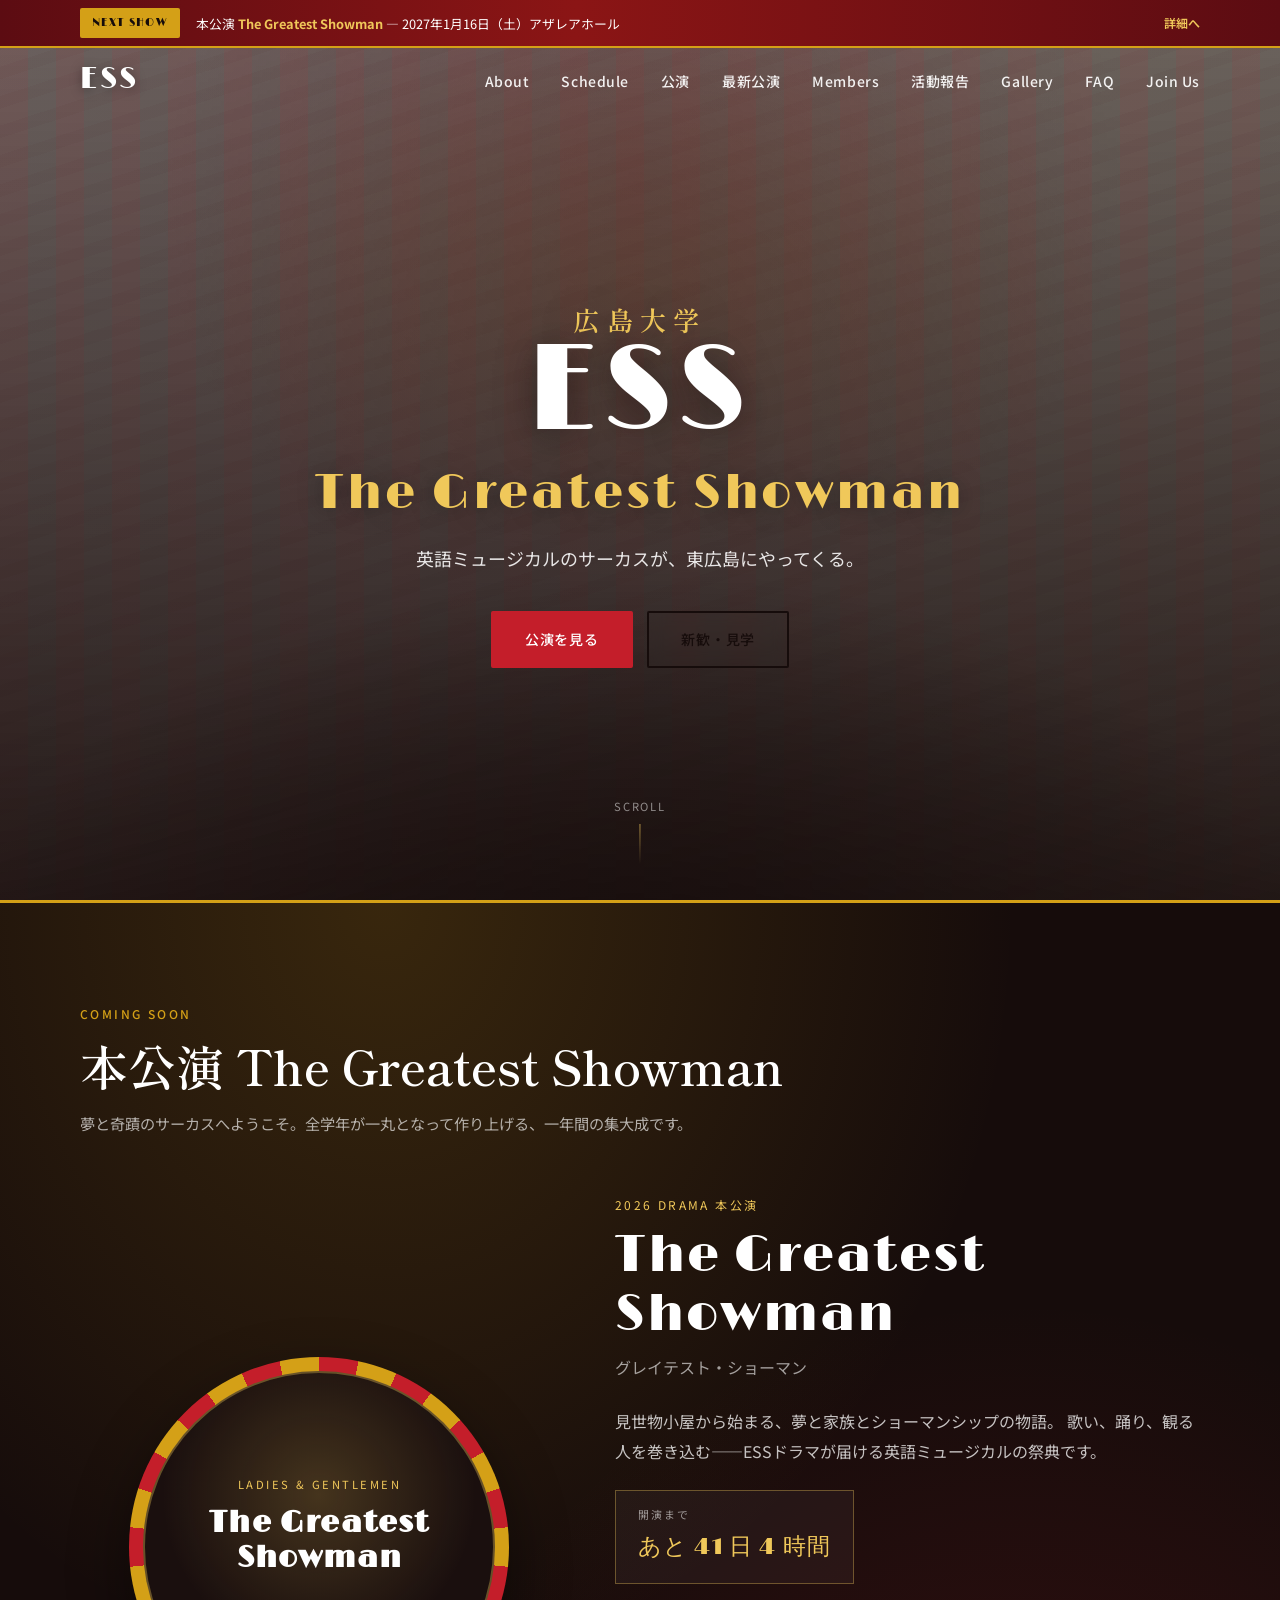
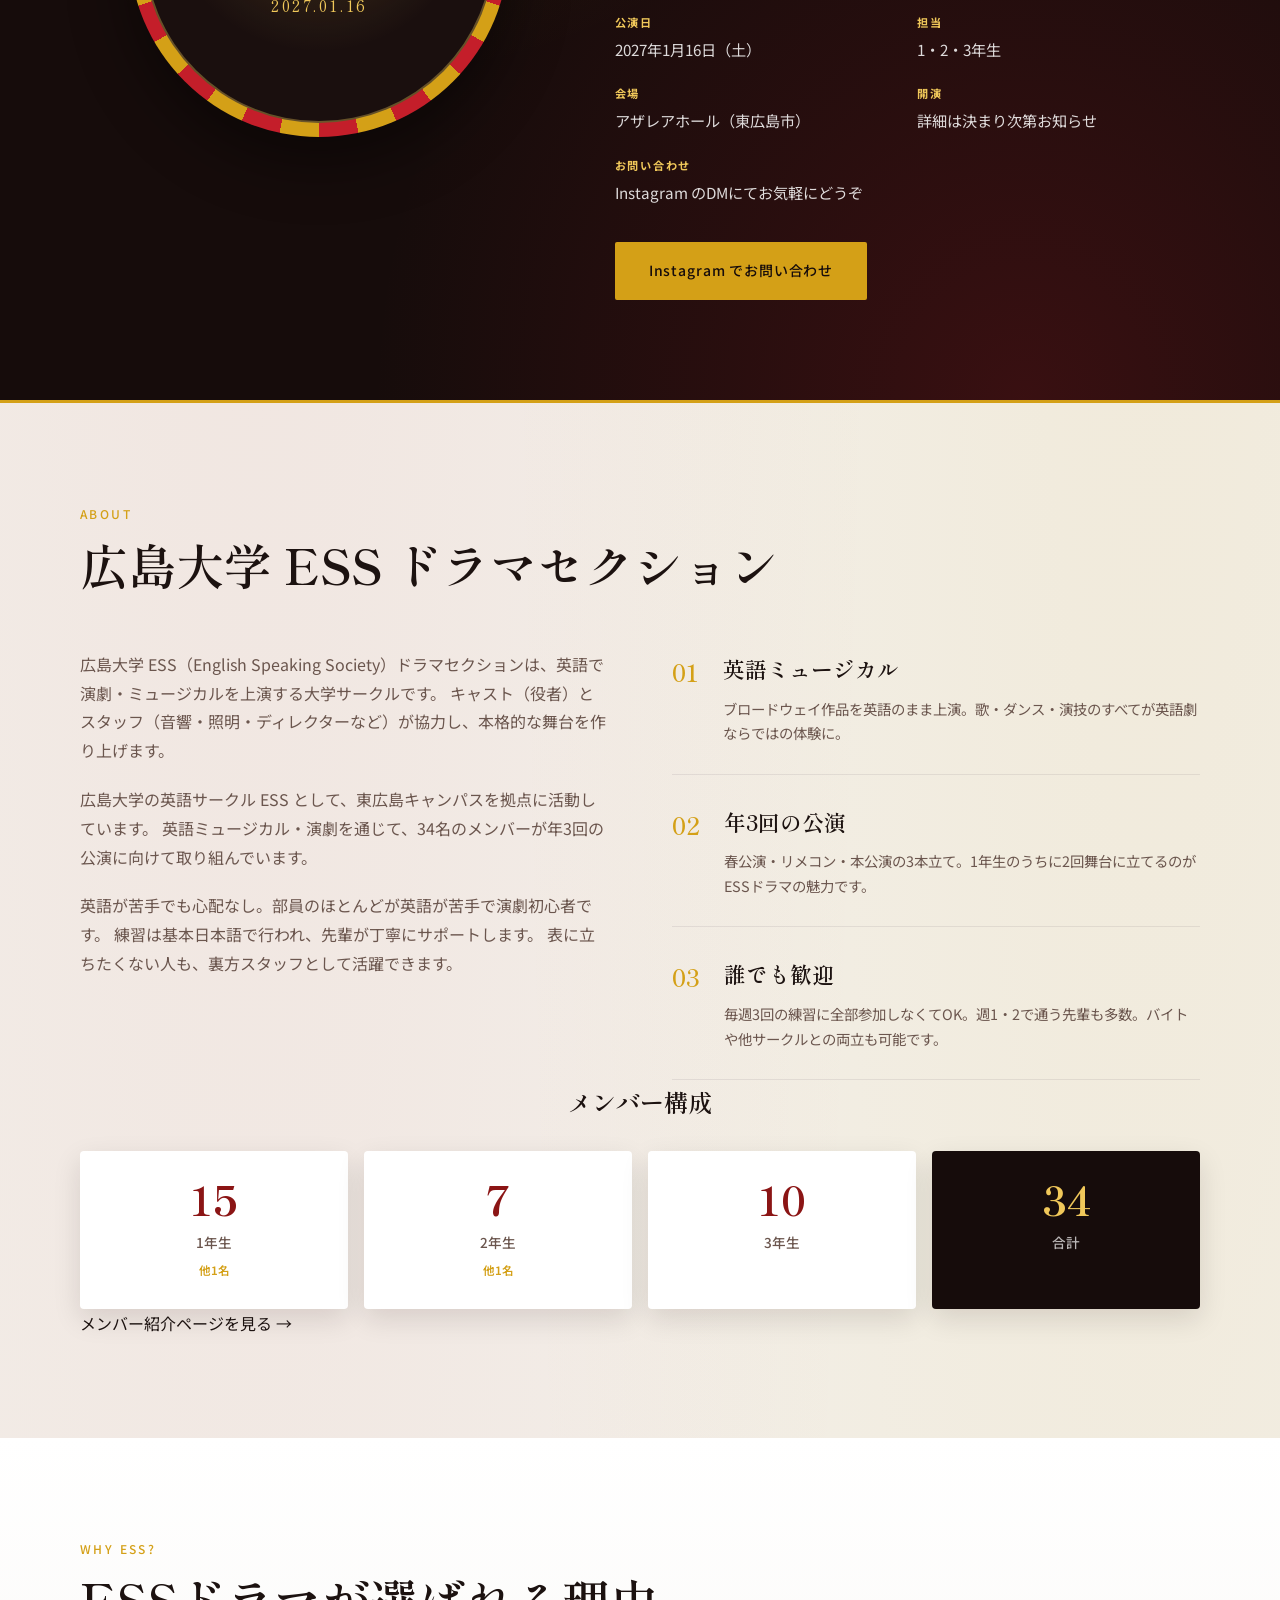
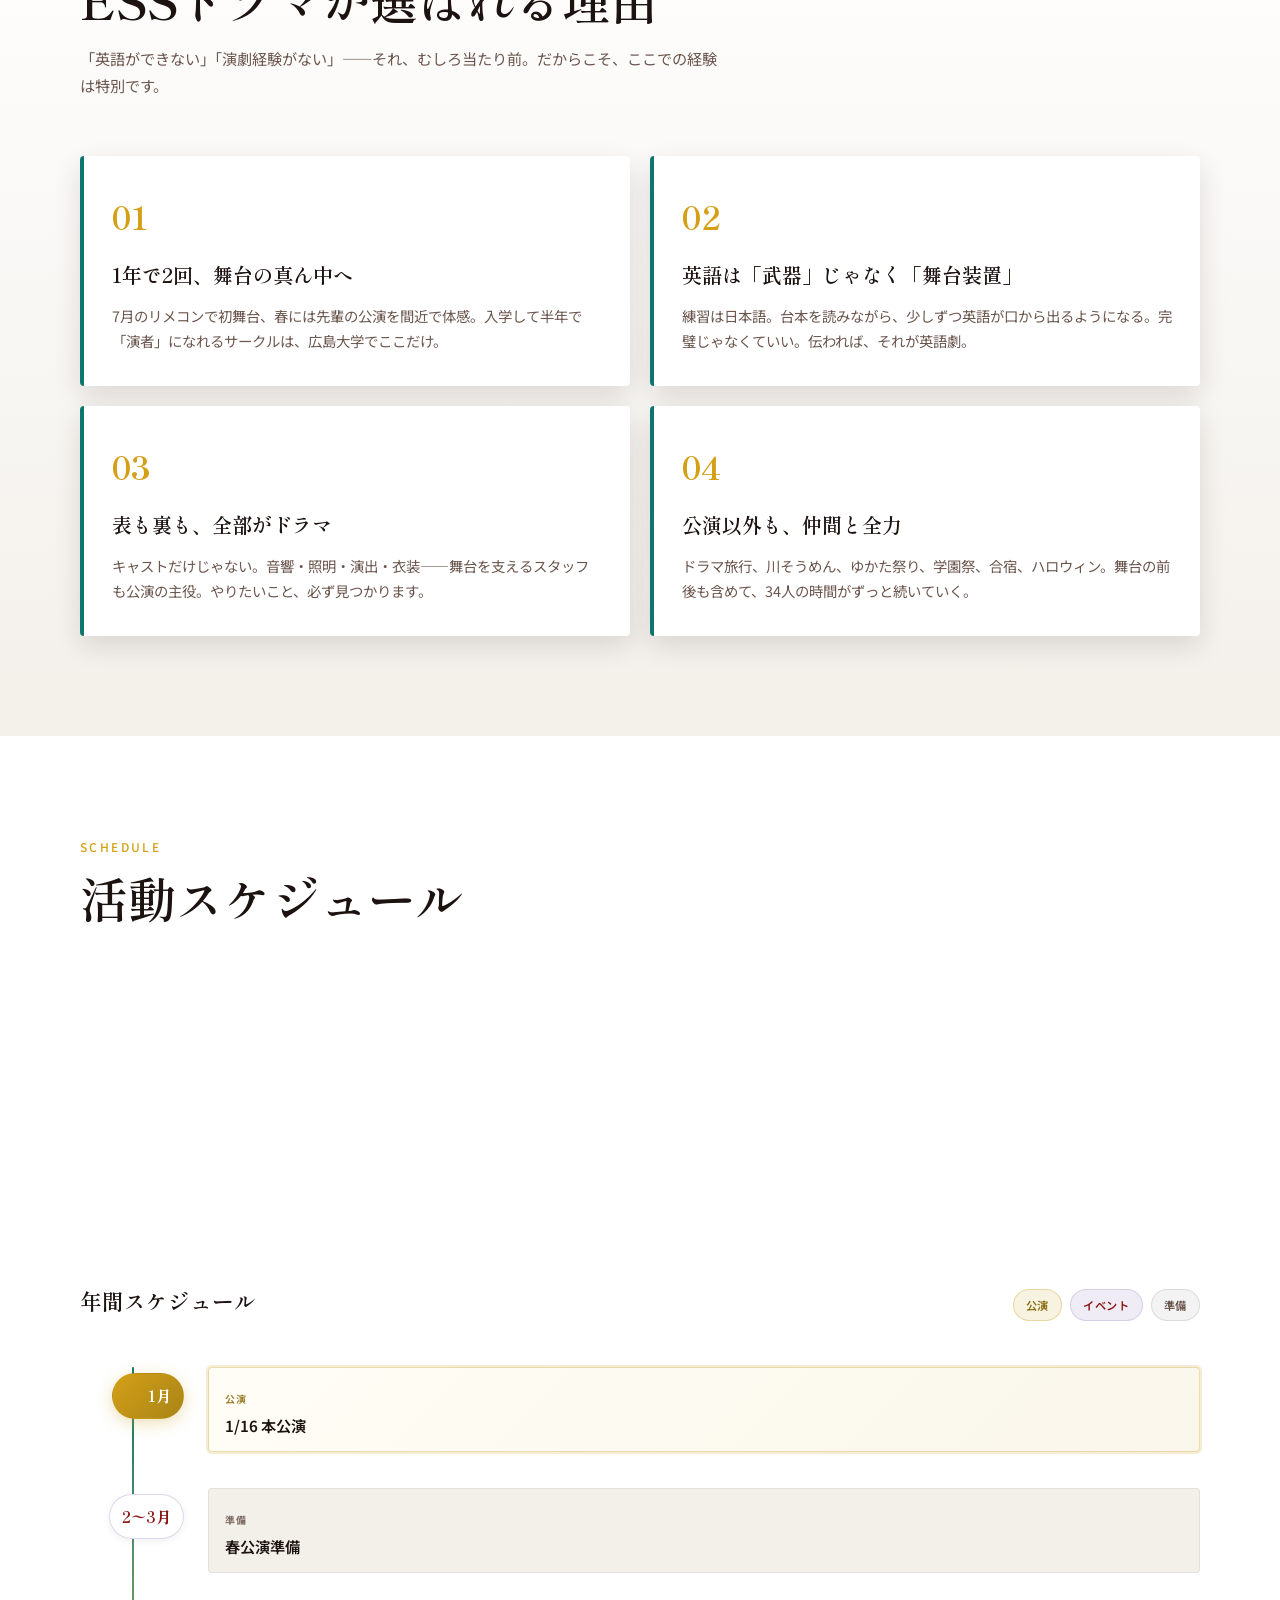
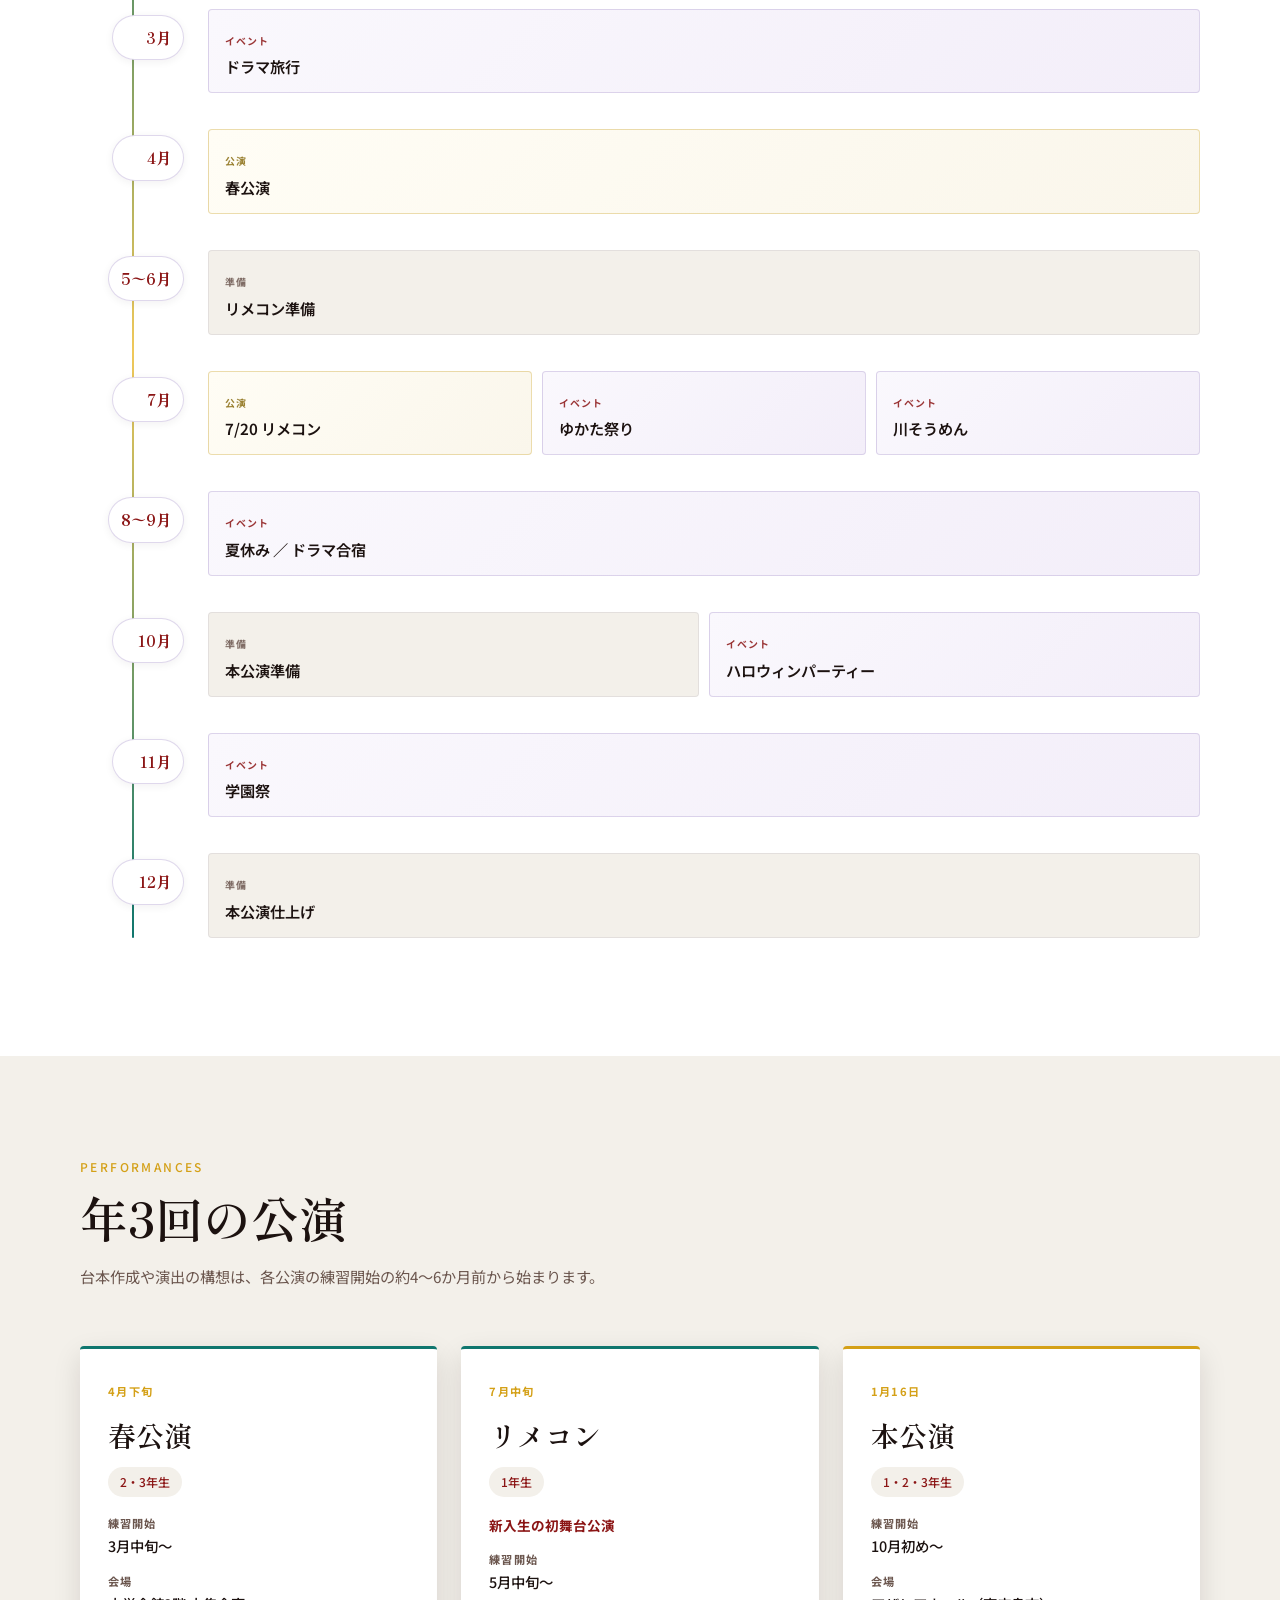
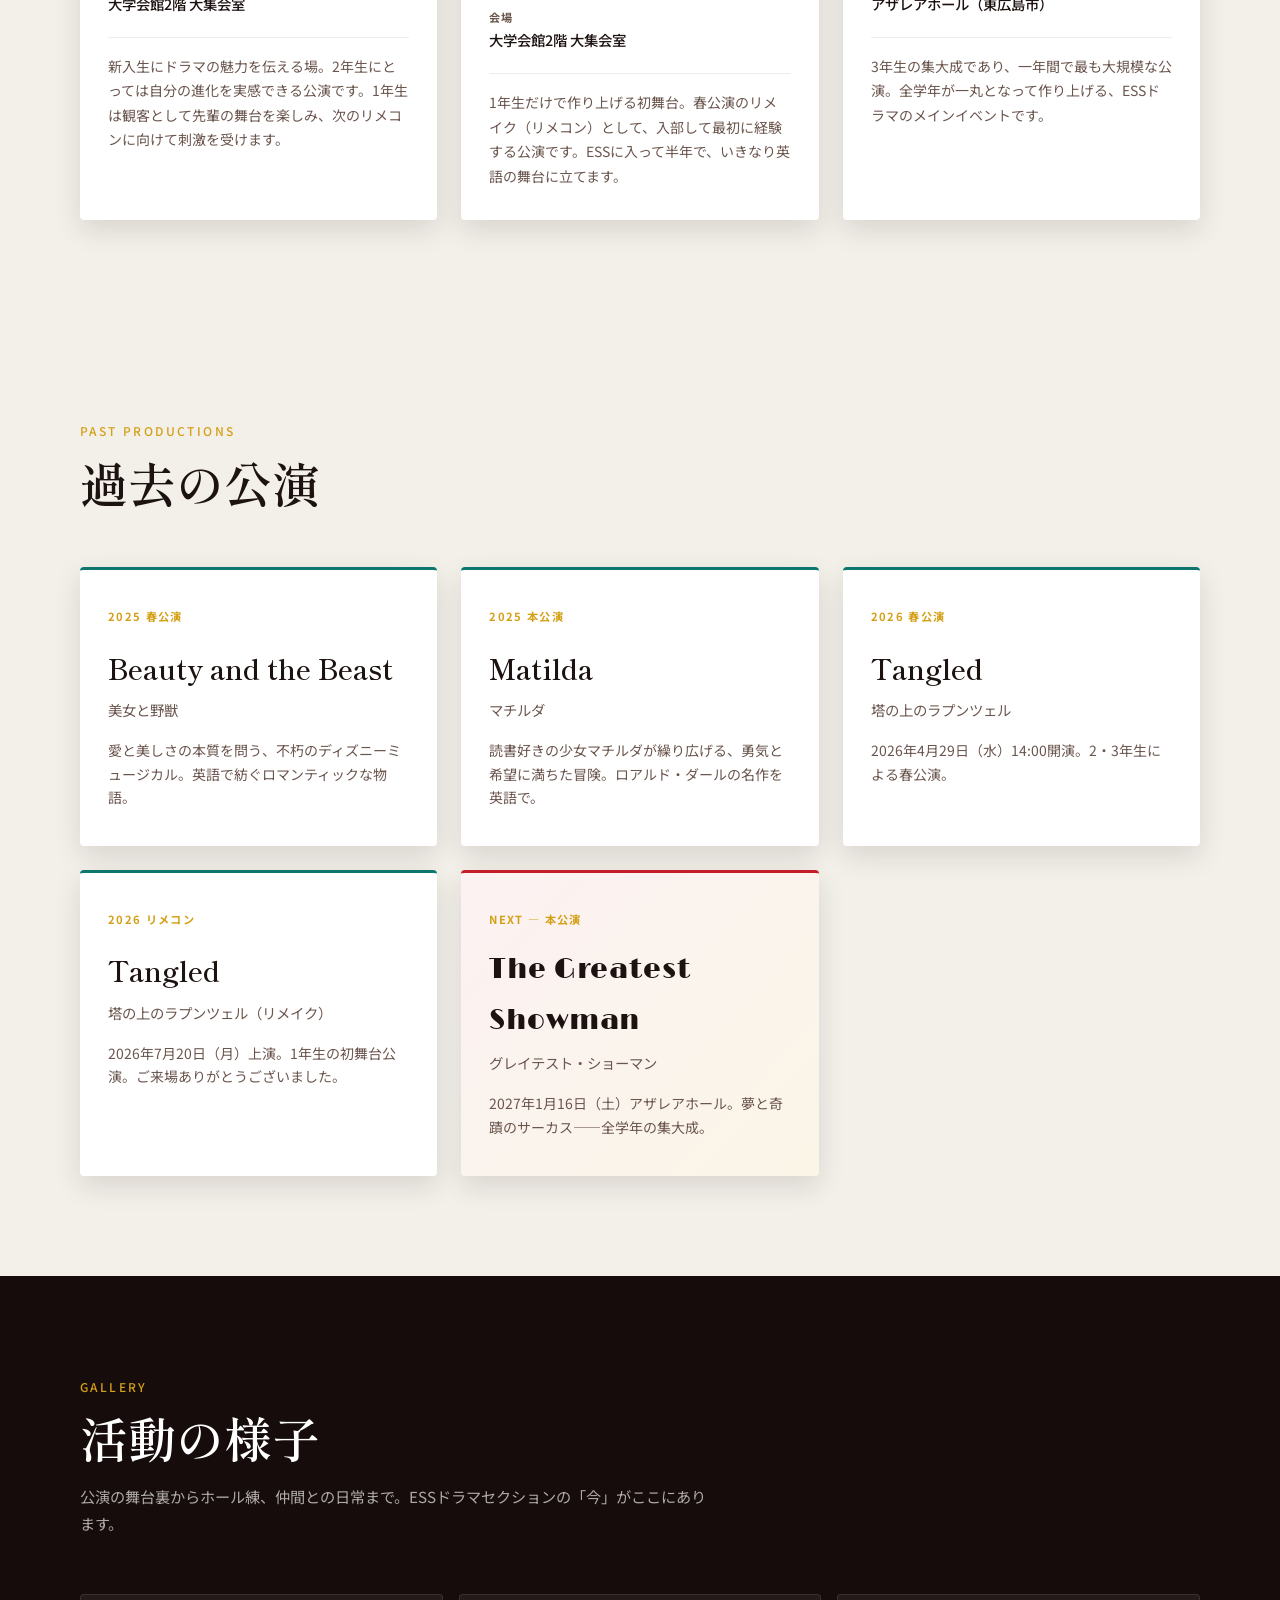
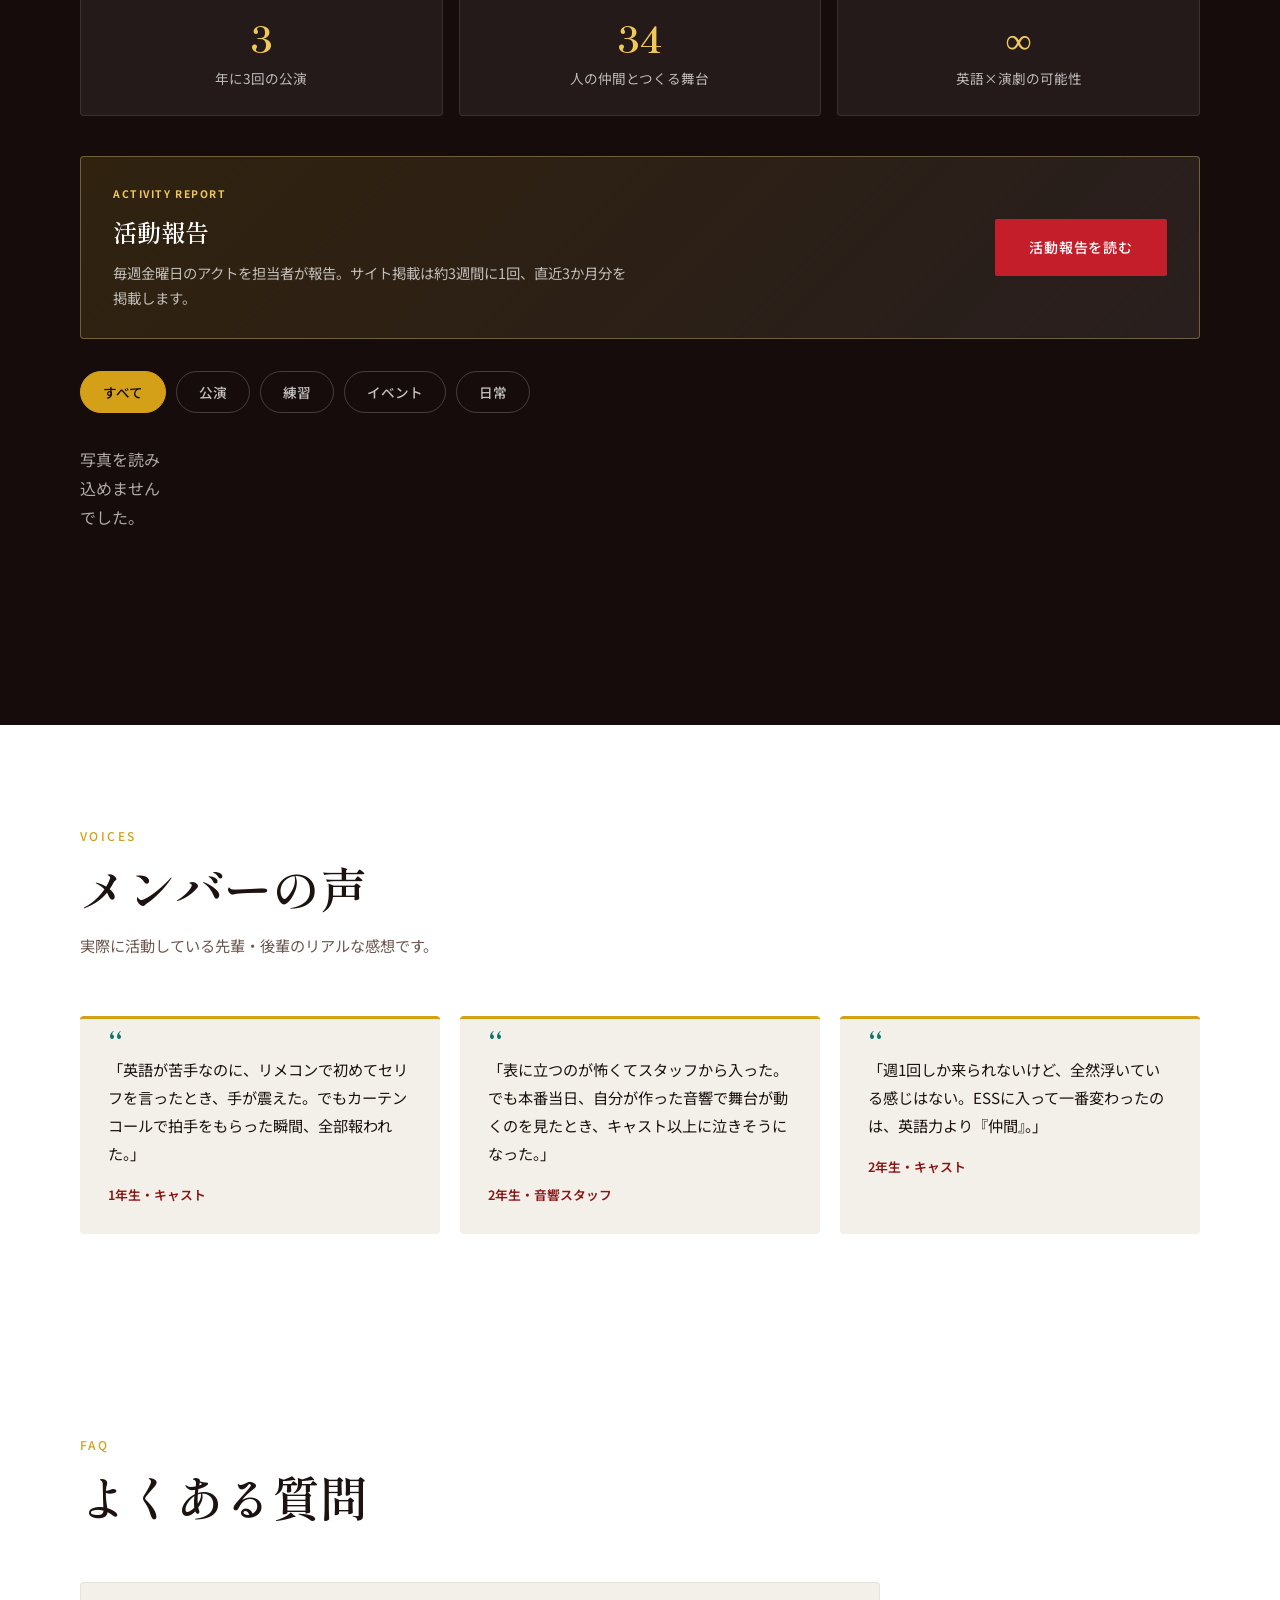
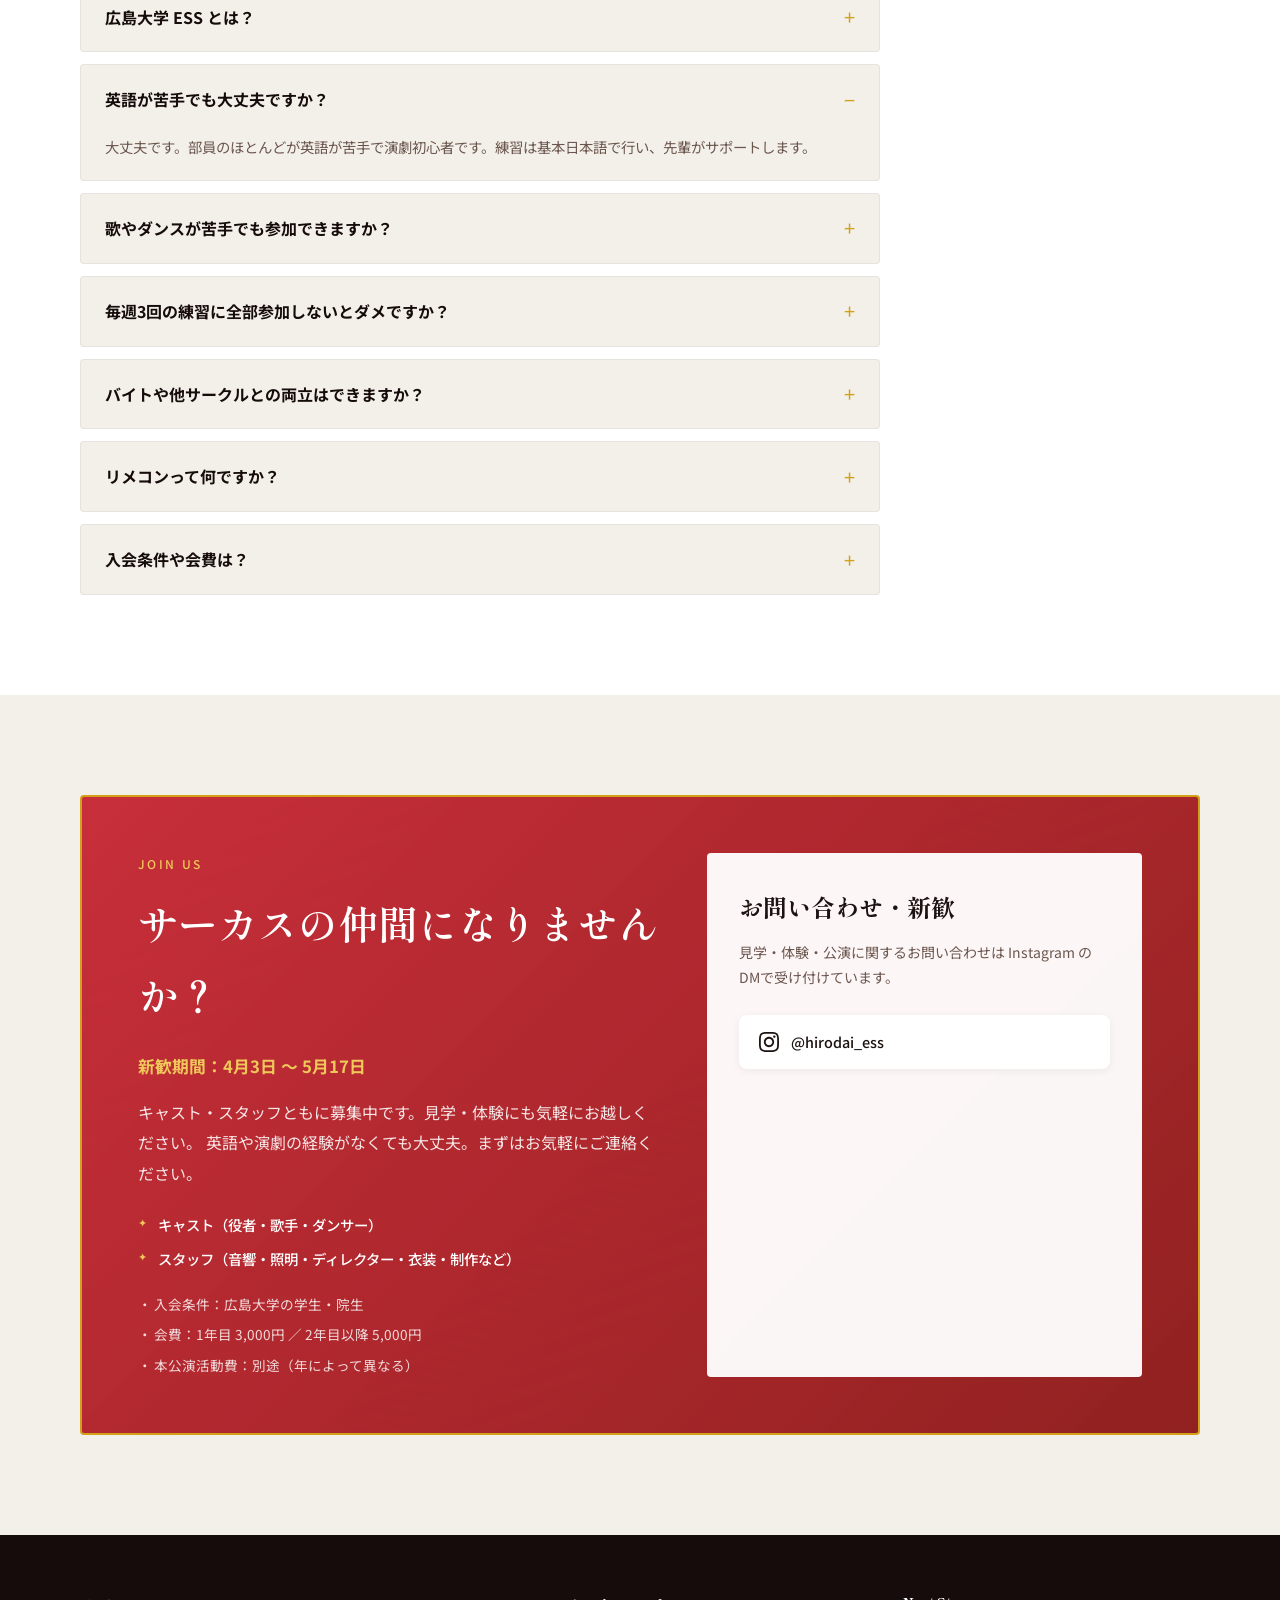
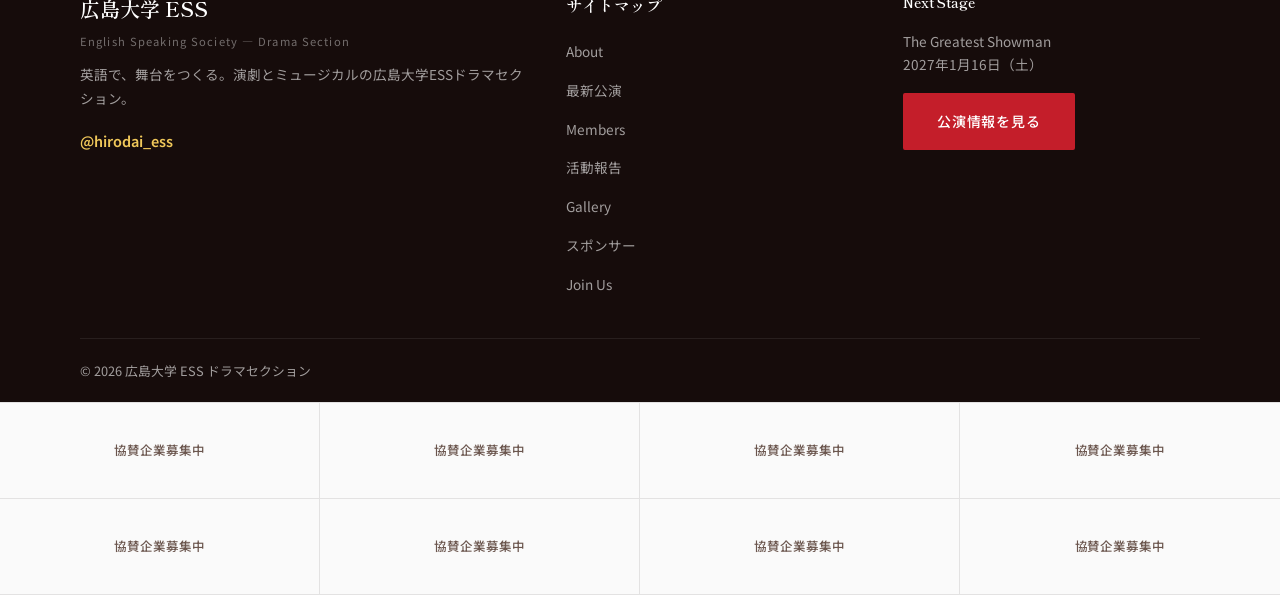
==== index.html @ 5bdb8290 "feat: add bottom sponsor banner strip Show a homepage sponsor ad grid with JSON-driven slots for com" ====
<!DOCTYPE html>
<html lang="ja">
<head>
  <meta charset="UTF-8">
  <meta name="viewport" content="width=device-width, initial-scale=1.0">
  <meta name="description" content="広島大学 ESS（English Speaking Society）ドラマセクション公式サイト。次の公演は2027年1月16日 本公演 The Greatest Showman。英語で演劇・ミュージカルを上演。新歓・見学歓迎。">
  <meta name="keywords" content="広島大学 ESS, 広島大学ESS, ヒロダイ ESS, 広島大学 英語サークル, 広島大学 演劇, 広島大学 ミュージカル, The Greatest Showman, English Speaking Society, ドラマセクション, 新歓">
  <meta name="robots" content="index, follow">
  <meta name="google-site-verification" content="NtsRxyaLdXXmO3iJF8ZyyDlZb_Qxucu5oCQzhPY67l8" />
  <link rel="canonical" href="https://shinohara-yuto.github.io/hirodai-ess-drama/">
  <link rel="sitemap" type="application/xml" title="Sitemap" href="sitemap.xml">
  <meta property="og:type" content="website">
  <meta property="og:locale" content="ja_JP">
  <meta property="og:site_name" content="広島大学 ESS ドラマセクション">
  <meta property="og:title" content="【公式】広島大学 ESS｜本公演 The Greatest Showman">
  <meta property="og:description" content="2027年1月16日 本公演 The Greatest Showman。英語ミュージカル・演劇サークル。新歓・見学歓迎。">
  <meta property="og:url" content="https://shinohara-yuto.github.io/hirodai-ess-drama/">
  <meta property="og:image" content="https://shinohara-yuto.github.io/hirodai-ess-drama/assets/gallery/honkouen-1.jpg">
  <meta name="twitter:card" content="summary_large_image">
  <meta name="twitter:title" content="【公式】広島大学 ESS｜本公演 The Greatest Showman">
  <meta name="twitter:description" content="2027年1月16日 本公演 The Greatest Showman。英語ミュージカル・演劇サークル。">
  <meta name="twitter:image" content="https://shinohara-yuto.github.io/hirodai-ess-drama/assets/gallery/honkouen-1.jpg">
  <title>【公式】広島大学 ESS｜本公演 The Greatest Showman</title>
  <script type="application/ld+json">
  {
    "@context": "https://schema.org",
    "@graph": [
      {
        "@type": "Organization",
        "@id": "https://shinohara-yuto.github.io/hirodai-ess-drama/#organization",
        "name": "広島大学 ESS ドラマセクション",
        "alternateName": ["広島大学 ESS", "広島大学ESS", "ヒロダイ ESS", "広島大学 English Speaking Society"],
        "url": "https://shinohara-yuto.github.io/hirodai-ess-drama/",
        "description": "広島大学 ESS（English Speaking Society）ドラマセクション。英語で演劇・ミュージカルを上演する大学サークル。",
        "sameAs": ["https://www.instagram.com/hirodai_ess/"]
      },
      {
        "@type": "WebSite",
        "@id": "https://shinohara-yuto.github.io/hirodai-ess-drama/#website",
        "name": "広島大学 ESS ドラマセクション",
        "url": "https://shinohara-yuto.github.io/hirodai-ess-drama/",
        "publisher": { "@id": "https://shinohara-yuto.github.io/hirodai-ess-drama/#organization" },
        "inLanguage": "ja"
      },
      {
        "@type": "CollegeOrUniversity",
        "name": "広島大学",
        "url": "https://www.hiroshima-u.ac.jp/"
      },
      {
        "@type": "Event",
        "@id": "https://shinohara-yuto.github.io/hirodai-ess-drama/#event-honkouen-2026",
        "name": "2026 本公演 The Greatest Showman",
        "description": "広島大学 ESS ドラマセクション 本公演。The Greatest Showman を全学年が一丸となって上演する一年間の集大成。",
        "startDate": "2027-01-16T14:00:00+09:00",
        "eventAttendanceMode": "https://schema.org/OfflineEventAttendanceMode",
        "eventStatus": "https://schema.org/EventScheduled",
        "location": {
          "@type": "Place",
          "name": "アザレアホール",
          "address": {
            "@type": "PostalAddress",
            "addressLocality": "東広島市",
            "addressRegion": "広島県",
            "addressCountry": "JP"
          }
        },
        "organizer": { "@id": "https://shinohara-yuto.github.io/hirodai-ess-drama/#organization" },
        "performer": {
          "@type": "PerformingGroup",
          "name": "広島大学 ESS ドラマセクション",
          "@id": "https://shinohara-yuto.github.io/hirodai-ess-drama/#organization"
        },
        "url": "https://shinohara-yuto.github.io/hirodai-ess-drama/#current"
      },
      {
        "@type": "FAQPage",
        "mainEntity": [
          {
            "@type": "Question",
            "name": "広島大学 ESS とは？",
            "acceptedAnswer": {
              "@type": "Answer",
              "text": "広島大学 ESS（English Speaking Society）は、英語を使った活動を行う大学サークルです。本サイトはその中のドラマセクション（演劇・ミュージカル部門）の公式ホームページです。東広島キャンパスで活動しています。"
            }
          },
          {
            "@type": "Question",
            "name": "英語が苦手でも大丈夫ですか？",
            "acceptedAnswer": {
              "@type": "Answer",
              "text": "大丈夫です。部員のほとんどが英語が苦手で演劇初心者です。練習は基本日本語で行い、先輩がサポートします。"
            }
          }
        ]
      }
    ]
  }
  </script>
  <link rel="preconnect" href="https://fonts.googleapis.com">
  <link rel="preconnect" href="https://fonts.gstatic.com" crossorigin>
  <link href="https://fonts.googleapis.com/css2?family=Limelight&family=Shippori+Mincho:wght@400;500;600;700&family=Noto+Sans+JP:wght@300;400;500;700&display=swap" rel="stylesheet">
  <link rel="stylesheet" href="css/style.css">
</head>
<body class="theme-circus">
  <div class="announce-bar" role="region" aria-label="最新のお知らせ">
    <div class="announce-bar-inner container">
      <span class="announce-badge">NEXT SHOW</span>
      <p class="announce-text">本公演 <strong>The Greatest Showman</strong> — 2027年1月16日（土）アザレアホール</p>
      <a href="#current" class="announce-link">詳細へ</a>
    </div>
  </div>

  <header class="site-header" id="top">
    <nav class="nav" aria-label="メインナビゲーション">
      <a href="#top" class="nav-logo" title="広島大学 ESS 公式サイト">ESS</a>
      <button class="nav-toggle" aria-label="メニューを開く" aria-expanded="false">
        <span></span><span></span><span></span>
      </button>
      <ul class="nav-links">
        <li><a href="#about">About</a></li>
        <li><a href="#schedule">Schedule</a></li>
        <li><a href="#performances">公演</a></li>
        <li><a href="#current">最新公演</a></li>
        <li><a href="members.html">Members</a></li>
        <li><a href="reports.html">活動報告</a></li>
        <li><a href="#gallery">Gallery</a></li>
        <li><a href="#faq">FAQ</a></li>
        <li><a href="#join">Join Us</a></li>
      </ul>
    </nav>
  </header>

  <main>
    <section class="hero" aria-labelledby="hero-title">
      <div class="hero-bg" aria-hidden="true">
        <img src="assets/gallery/honkouen-1.jpg" alt="" class="hero-bg-image">
        <div class="hero-stripes"></div>
        <div class="hero-spotlight"></div>
      </div>
      <div class="hero-content">
        <p class="hero-brand"><span class="hero-brand-campus">広島大学</span> ESS</p>
        <h1 id="hero-title" class="hero-title">The Greatest Showman</h1>
        <p class="hero-lead">英語ミュージカルのサーカスが、東広島にやってくる。</p>
        <div class="hero-actions">
          <a href="#current" class="btn btn-primary">公演を見る</a>
          <a href="#join" class="btn btn-outline btn-outline-light">新歓・見学</a>
        </div>
      </div>
      <div class="hero-scroll" aria-hidden="true">
        <span>Scroll</span>
        <div class="hero-scroll-line"></div>
      </div>
    </section>

    <section class="section current" id="current" aria-labelledby="current-heading">
      <div class="container">
        <div class="section-header section-header--light">
          <span class="section-label">Coming Soon</span>
          <h2 id="current-heading" class="section-title">本公演 The Greatest Showman</h2>
          <p class="section-lead section-lead--light">夢と奇蹟のサーカスへようこそ。全学年が一丸となって作り上げる、一年間の集大成です。</p>
        </div>
        <div class="current-card">
          <div class="current-marquee" aria-hidden="true">
            <div class="current-marquee-ring">
              <span class="current-marquee-show">Ladies &amp; Gentlemen</span>
              <strong class="current-marquee-title">The Greatest Showman</strong>
              <span class="current-marquee-date">2027.01.16</span>
            </div>
          </div>
          <div class="current-info">
            <p class="current-eyebrow">2026 DRAMA 本公演</p>
            <h3 class="current-title current-title--show">The Greatest Showman</h3>
            <p class="current-subtitle">グレイテスト・ショーマン</p>
            <p class="current-desc">
              見世物小屋から始まる、夢と家族とショーマンシップの物語。
              歌い、踊り、観る人を巻き込む——ESSドラマが届ける英語ミュージカルの祭典です。
            </p>
            <div class="current-countdown" id="hero-countdown" aria-live="polite">
              <span class="current-countdown-label">開演まで</span>
              <span class="current-countdown-value" id="countdown-value">--</span>
            </div>
            <dl class="current-details">
              <div>
                <dt>公演日</dt>
                <dd>2027年1月16日（土）</dd>
              </div>
              <div>
                <dt>担当</dt>
                <dd>1・2・3年生</dd>
              </div>
              <div>
                <dt>会場</dt>
                <dd>アザレアホール（東広島市）</dd>
              </div>
              <div>
                <dt>開演</dt>
                <dd>詳細は決まり次第お知らせ</dd>
              </div>
              <div class="current-details-full">
                <dt>お問い合わせ</dt>
                <dd>Instagram のDMにてお気軽にどうぞ</dd>
              </div>
            </dl>
            <a href="https://www.instagram.com/hirodai_ess/" class="btn btn-primary" target="_blank" rel="noopener noreferrer">Instagram でお問い合わせ</a>
          </div>
        </div>
      </div>
    </section>

    <section class="section about" id="about" aria-labelledby="about-heading">
      <div class="container">
        <div class="section-header">
          <span class="section-label">About</span>
          <h2 id="about-heading" class="section-title">広島大学 ESS ドラマセクション</h2>
        </div>
        <div class="about-grid">
          <div class="about-text">
            <p>
              広島大学 ESS（English Speaking Society）ドラマセクションは、英語で演劇・ミュージカルを上演する大学サークルです。
              キャスト（役者）とスタッフ（音響・照明・ディレクターなど）が協力し、本格的な舞台を作り上げます。
            </p>
            <p>
              広島大学の英語サークル ESS として、東広島キャンパスを拠点に活動しています。
              英語ミュージカル・演劇を通じて、34名のメンバーが年3回の公演に向けて取り組んでいます。
            </p>
            <p>
              英語が苦手でも心配なし。部員のほとんどが英語が苦手で演劇初心者です。
              練習は基本日本語で行われ、先輩が丁寧にサポートします。
              表に立ちたくない人も、裏方スタッフとして活躍できます。
            </p>
          </div>
          <ul class="about-features">
            <li>
              <span class="feature-num">01</span>
              <div>
                <h3>英語ミュージカル</h3>
                <p>ブロードウェイ作品を英語のまま上演。歌・ダンス・演技のすべてが英語劇ならではの体験に。</p>
              </div>
            </li>
            <li>
              <span class="feature-num">02</span>
              <div>
                <h3>年3回の公演</h3>
                <p>春公演・リメコン・本公演の3本立て。1年生のうちに2回舞台に立てるのがESSドラマの魅力です。</p>
              </div>
            </li>
            <li>
              <span class="feature-num">03</span>
              <div>
                <h3>誰でも歓迎</h3>
                <p>毎週3回の練習に全部参加しなくてOK。週1・2で通う先輩も多数。バイトや他サークルとの両立も可能です。</p>
              </div>
            </li>
          </ul>
        </div>

        <a href="members.html" class="member-stats-link reveal" aria-labelledby="about-heading member-stats-heading">
          <h3 id="member-stats-heading" class="member-stats-title">メンバー構成</h3>
          <div class="member-stats-grid">
            <div class="stat-card">
              <span class="stat-num">15</span>
              <span class="stat-label">1年生</span>
              <span class="stat-note">他1名</span>
            </div>
            <div class="stat-card">
              <span class="stat-num">7</span>
              <span class="stat-label">2年生</span>
              <span class="stat-note">他1名</span>
            </div>
            <div class="stat-card">
              <span class="stat-num">10</span>
              <span class="stat-label">3年生</span>
            </div>
            <div class="stat-card stat-card--total">
              <span class="stat-num">34</span>
              <span class="stat-label">合計</span>
            </div>
          </div>
          <p class="member-stats-cta">メンバー紹介ページを見る →</p>
        </a>
      </div>
    </section>

    <section class="section why-ess" id="why" aria-labelledby="why-heading">
      <div class="container">
        <div class="section-header">
          <span class="section-label">Why ESS?</span>
          <h2 id="why-heading" class="section-title">ESSドラマが選ばれる理由</h2>
          <p class="section-lead">「英語ができない」「演劇経験がない」——それ、むしろ当たり前。だからこそ、ここでの経験は特別です。</p>
        </div>
        <div class="why-grid">
          <article class="why-card reveal">
            <span class="why-icon">01</span>
            <h3>1年で2回、舞台の真ん中へ</h3>
            <p>7月のリメコンで初舞台、春には先輩の公演を間近で体感。入学して半年で「演者」になれるサークルは、広島大学でここだけ。</p>
          </article>
          <article class="why-card reveal">
            <span class="why-icon">02</span>
            <h3>英語は「武器」じゃなく「舞台装置」</h3>
            <p>練習は日本語。台本を読みながら、少しずつ英語が口から出るようになる。完璧じゃなくていい。伝われば、それが英語劇。</p>
          </article>
          <article class="why-card reveal">
            <span class="why-icon">03</span>
            <h3>表も裏も、全部がドラマ</h3>
            <p>キャストだけじゃない。音響・照明・演出・衣装——舞台を支えるスタッフも公演の主役。やりたいこと、必ず見つかります。</p>
          </article>
          <article class="why-card reveal">
            <span class="why-icon">04</span>
            <h3>公演以外も、仲間と全力</h3>
            <p>ドラマ旅行、川そうめん、ゆかた祭り、学園祭、合宿、ハロウィン。舞台の前後も含めて、34人の時間がずっと続いていく。</p>
          </article>
        </div>
      </div>
    </section>

    <section class="section schedule" id="schedule" aria-labelledby="schedule-heading">
      <div class="container">
        <div class="section-header">
          <span class="section-label">Schedule</span>
          <h2 id="schedule-heading" class="section-title">活動スケジュール</h2>
        </div>

        <div class="schedule-practice reveal">
          <h3 class="schedule-subtitle">通常練習（アクト）</h3>
          <div class="practice-card">
            <div class="practice-main">
              <span class="practice-days">毎週 月・水・金</span>
              <span class="practice-time">18:00 〜 21:00</span>
            </div>
            <p class="practice-note">練習場所：総合科学部棟、大学会館 など</p>
            <p class="practice-note practice-note--muted">※ 毎週3回すべての参加は不要です。週1〜2回で通うメンバーも多数います。</p>
          </div>
        </div>

        <div class="year-schedule reveal">
          <div class="year-schedule-header">
            <h3 class="schedule-subtitle">年間スケジュール</h3>
            <div class="year-schedule-legend" aria-hidden="true">
              <span class="year-schedule-legend-item year-schedule-legend-item--performance">公演</span>
              <span class="year-schedule-legend-item year-schedule-legend-item--event">イベント</span>
              <span class="year-schedule-legend-item year-schedule-legend-item--prep">準備</span>
            </div>
          </div>
          <ol class="year-schedule-list">
            <li class="year-schedule-row year-schedule-row--current">
              <div class="year-schedule-date"><span>1月</span></div>
              <div class="year-schedule-body">
                <article class="year-schedule-chip year-schedule-chip--performance">
                  <span class="year-schedule-tag">公演</span>
                  <p>1/16 本公演</p>
                </article>
              </div>
            </li>
            <li class="year-schedule-row">
              <div class="year-schedule-date"><span>2〜3月</span></div>
              <div class="year-schedule-body">
                <article class="year-schedule-chip year-schedule-chip--prep">
                  <span class="year-schedule-tag">準備</span>
                  <p>春公演準備</p>
                </article>
              </div>
            </li>
            <li class="year-schedule-row">
              <div class="year-schedule-date"><span>3月</span></div>
              <div class="year-schedule-body">
                <article class="year-schedule-chip year-schedule-chip--event">
                  <span class="year-schedule-tag">イベント</span>
                  <p>ドラマ旅行</p>
                </article>
              </div>
            </li>
            <li class="year-schedule-row">
              <div class="year-schedule-date"><span>4月</span></div>
              <div class="year-schedule-body">
                <article class="year-schedule-chip year-schedule-chip--performance">
                  <span class="year-schedule-tag">公演</span>
                  <p>春公演</p>
                </article>
              </div>
            </li>
            <li class="year-schedule-row">
              <div class="year-schedule-date"><span>5〜6月</span></div>
              <div class="year-schedule-body">
                <article class="year-schedule-chip year-schedule-chip--prep">
                  <span class="year-schedule-tag">準備</span>
                  <p>リメコン準備</p>
                </article>
              </div>
            </li>
            <li class="year-schedule-row">
              <div class="year-schedule-date"><span>7月</span></div>
              <div class="year-schedule-body">
                <article class="year-schedule-chip year-schedule-chip--performance">
                  <span class="year-schedule-tag">公演</span>
                  <p>7/20 リメコン</p>
                </article>
                <article class="year-schedule-chip year-schedule-chip--event">
                  <span class="year-schedule-tag">イベント</span>
                  <p>ゆかた祭り</p>
                </article>
                <article class="year-schedule-chip year-schedule-chip--event">
                  <span class="year-schedule-tag">イベント</span>
                  <p>川そうめん</p>
                </article>
              </div>
            </li>
            <li class="year-schedule-row">
              <div class="year-schedule-date"><span>8〜9月</span></div>
              <div class="year-schedule-body">
                <article class="year-schedule-chip year-schedule-chip--event">
                  <span class="year-schedule-tag">イベント</span>
                  <p>夏休み ／ ドラマ合宿</p>
                </article>
              </div>
            </li>
            <li class="year-schedule-row">
              <div class="year-schedule-date"><span>10月</span></div>
              <div class="year-schedule-body">
                <article class="year-schedule-chip year-schedule-chip--prep">
                  <span class="year-schedule-tag">準備</span>
                  <p>本公演準備</p>
                </article>
                <article class="year-schedule-chip year-schedule-chip--event">
                  <span class="year-schedule-tag">イベント</span>
                  <p>ハロウィンパーティー</p>
                </article>
              </div>
            </li>
            <li class="year-schedule-row">
              <div class="year-schedule-date"><span>11月</span></div>
              <div class="year-schedule-body">
                <article class="year-schedule-chip year-schedule-chip--event">
                  <span class="year-schedule-tag">イベント</span>
                  <p>学園祭</p>
                </article>
              </div>
            </li>
            <li class="year-schedule-row">
              <div class="year-schedule-date"><span>12月</span></div>
              <div class="year-schedule-body">
                <article class="year-schedule-chip year-schedule-chip--prep">
                  <span class="year-schedule-tag">準備</span>
                  <p>本公演仕上げ</p>
                </article>
              </div>
            </li>
          </ol>
        </div>
      </div>
    </section>

    <section class="section performances" id="performances" aria-labelledby="performances-heading">
      <div class="container">
        <div class="section-header">
          <span class="section-label">Performances</span>
          <h2 id="performances-heading" class="section-title">年3回の公演</h2>
          <p class="section-lead">台本作成や演出の構想は、各公演の練習開始の約4〜6か月前から始まります。</p>
        </div>

        <div class="performance-types">
          <article class="perf-type-card reveal">
            <div class="perf-type-header">
              <span class="perf-type-season">4月下旬</span>
              <h3>春公演</h3>
              <span class="perf-type-grade">2・3年生</span>
            </div>
            <dl class="perf-type-meta">
              <div><dt>練習開始</dt><dd>3月中旬〜</dd></div>
              <div><dt>会場</dt><dd>大学会館2階 大集会室</dd></div>
            </dl>
            <p>新入生にドラマの魅力を伝える場。2年生にとっては自分の進化を実感できる公演です。1年生は観客として先輩の舞台を楽しみ、次のリメコンに向けて刺激を受けます。</p>
          </article>

          <article class="perf-type-card reveal">
            <div class="perf-type-header">
              <span class="perf-type-season">7月中旬</span>
              <h3>リメコン</h3>
              <span class="perf-type-grade">1年生</span>
            </div>
            <p class="perf-type-tagline">新入生の初舞台公演</p>
            <dl class="perf-type-meta">
              <div><dt>練習開始</dt><dd>5月中旬〜</dd></div>
              <div><dt>会場</dt><dd>大学会館2階 大集会室</dd></div>
            </dl>
            <p>1年生だけで作り上げる初舞台。春公演のリメイク（リメコン）として、入部して最初に経験する公演です。ESSに入って半年で、いきなり英語の舞台に立てます。</p>
          </article>

          <article class="perf-type-card perf-type-card--main reveal">
            <div class="perf-type-header">
              <span class="perf-type-season">1月16日</span>
              <h3>本公演</h3>
              <span class="perf-type-grade">1・2・3年生</span>
            </div>
            <dl class="perf-type-meta">
              <div><dt>練習開始</dt><dd>10月初め〜</dd></div>
              <div><dt>会場</dt><dd>アザレアホール（東広島市）</dd></div>
            </dl>
            <p>3年生の集大成であり、一年間で最も大規模な公演。全学年が一丸となって作り上げる、ESSドラマのメインイベントです。</p>
          </article>
        </div>
      </div>
    </section>

    <section class="section productions" id="productions" aria-labelledby="productions-heading">
      <div class="container">
        <div class="section-header">
          <span class="section-label">Past Productions</span>
          <h2 id="productions-heading" class="section-title">過去の公演</h2>
        </div>
        <div class="production-grid">
          <article class="production-card">
            <div class="production-season">2025 春公演</div>
            <h3 class="production-title">Beauty and the Beast</h3>
            <p class="production-subtitle">美女と野獣</p>
            <p class="production-desc">愛と美しさの本質を問う、不朽のディズニーミュージカル。英語で紡ぐロマンティックな物語。</p>
          </article>
          <article class="production-card">
            <div class="production-season">2025 本公演</div>
            <h3 class="production-title">Matilda</h3>
            <p class="production-subtitle">マチルダ</p>
            <p class="production-desc">読書好きの少女マチルダが繰り広げる、勇気と希望に満ちた冒険。ロアルド・ダールの名作を英語で。</p>
          </article>
          <article class="production-card">
            <div class="production-season">2026 春公演</div>
            <h3 class="production-title">Tangled</h3>
            <p class="production-subtitle">塔の上のラプンツェル</p>
            <p class="production-desc">2026年4月29日（水）14:00開演。2・3年生による春公演。</p>
          </article>
          <article class="production-card">
            <div class="production-season">2026 リメコン</div>
            <h3 class="production-title">Tangled</h3>
            <p class="production-subtitle">塔の上のラプンツェル（リメイク）</p>
            <p class="production-desc">2026年7月20日（月）上演。1年生の初舞台公演。ご来場ありがとうございました。</p>
          </article>
          <article class="production-card production-card--upcoming">
            <div class="production-season">Next — 本公演</div>
            <h3 class="production-title">The Greatest Showman</h3>
            <p class="production-subtitle">グレイテスト・ショーマン</p>
            <p class="production-desc">2027年1月16日（土）アザレアホール。夢と奇蹟のサーカス——全学年の集大成。</p>
          </article>
        </div>
      </div>
    </section>

    <section class="section gallery" id="gallery" aria-labelledby="gallery-heading">
      <div class="container">
        <div class="section-header gallery-header">
          <span class="section-label">Gallery</span>
          <h2 id="gallery-heading" class="section-title">活動の様子</h2>
          <p class="section-lead gallery-lead">
            公演の舞台裏からホール練、仲間との日常まで。ESSドラマセクションの「今」がここにあります。
          </p>
        </div>

        <div class="gallery-highlights reveal">
          <div class="gallery-highlight">
            <span class="gallery-highlight-num">3</span>
            <span class="gallery-highlight-text">年に3回の公演</span>
          </div>
          <div class="gallery-highlight">
            <span class="gallery-highlight-num">34</span>
            <span class="gallery-highlight-text">人の仲間とつくる舞台</span>
          </div>
          <div class="gallery-highlight">
            <span class="gallery-highlight-num">∞</span>
            <span class="gallery-highlight-text">英語×演劇の可能性</span>
          </div>
        </div>

        <div class="gallery-report-banner reveal">
          <div class="gallery-report-text">
            <span class="gallery-report-label">Activity Report</span>
            <h3>活動報告</h3>
            <p>毎週金曜日のアクトを担当者が報告。サイト掲載は約3週間に1回、直近3か月分を掲載します。</p>
          </div>
          <a href="reports.html" class="btn btn-primary">活動報告を読む</a>
        </div>

        <div class="gallery-filters reveal" role="tablist" aria-label="写真カテゴリー">
          <button class="gallery-filter is-active" type="button" data-filter="all" role="tab" aria-selected="true">すべて</button>
          <button class="gallery-filter" type="button" data-filter="performance" role="tab" aria-selected="false">公演</button>
          <button class="gallery-filter" type="button" data-filter="rehearsal" role="tab" aria-selected="false">練習</button>
          <button class="gallery-filter" type="button" data-filter="event" role="tab" aria-selected="false">イベント</button>
          <button class="gallery-filter" type="button" data-filter="daily" role="tab" aria-selected="false">日常</button>
        </div>

        <div class="gallery-grid" id="gallery-grid" aria-live="polite"></div>
      </div>
    </section>

    <section class="section voices" id="voices" aria-labelledby="voices-heading">
      <div class="container">
        <div class="section-header">
          <span class="section-label">Voices</span>
          <h2 id="voices-heading" class="section-title">メンバーの声</h2>
          <p class="section-lead">実際に活動している先輩・後輩のリアルな感想です。</p>
        </div>
        <div class="voices-grid">
          <blockquote class="voice-card reveal">
            <p class="voice-quote">「英語が苦手なのに、リメコンで初めてセリフを言ったとき、手が震えた。でもカーテンコールで拍手をもらった瞬間、全部報われた。」</p>
            <footer class="voice-author">1年生・キャスト</footer>
          </blockquote>
          <blockquote class="voice-card reveal">
            <p class="voice-quote">「表に立つのが怖くてスタッフから入った。でも本番当日、自分が作った音響で舞台が動くのを見たとき、キャスト以上に泣きそうになった。」</p>
            <footer class="voice-author">2年生・音響スタッフ</footer>
          </blockquote>
          <blockquote class="voice-card reveal">
            <p class="voice-quote">「週1回しか来られないけど、全然浮いている感じはない。ESSに入って一番変わったのは、英語力より『仲間』。」</p>
            <footer class="voice-author">2年生・キャスト</footer>
          </blockquote>
        </div>
      </div>
    </section>

    <section class="section faq" id="faq" aria-labelledby="faq-heading">
      <div class="container">
        <div class="section-header">
          <span class="section-label">FAQ</span>
          <h2 id="faq-heading" class="section-title">よくある質問</h2>
        </div>
        <div class="faq-list">
          <details class="faq-item reveal">
            <summary>広島大学 ESS とは？</summary>
            <p>広島大学 ESS（English Speaking Society）は、英語を使った活動を行う大学サークルです。本サイトはその中のドラマセクション（演劇・ミュージカル部門）の公式ホームページです。東広島キャンパスで活動しています。</p>
          </details>
          <details class="faq-item reveal" open>
            <summary>英語が苦手でも大丈夫ですか？</summary>
            <p>大丈夫です。部員のほとんどが英語が苦手で演劇初心者です。練習は基本日本語で行い、先輩がサポートします。</p>
          </details>
          <details class="faq-item reveal">
            <summary>歌やダンスが苦手でも参加できますか？</summary>
            <p>もちろんOKです。歌やダンスが得意でないメンバーも多数います。裏方スタッフ（音響・照明・ディレクターなど）として活躍する選択肢もあります。</p>
          </details>
          <details class="faq-item reveal">
            <summary>毎週3回の練習に全部参加しないとダメですか？</summary>
            <p>いいえ。週1〜2回で通う先輩も多数います。自分のペースで参加できます。</p>
          </details>
          <details class="faq-item reveal">
            <summary>バイトや他サークルとの両立はできますか？</summary>
            <p>可能です。兼サーもOK。多くのメンバーがバイトや他の活動と両立しています。</p>
          </details>
          <details class="faq-item reveal">
            <summary>リメコンって何ですか？</summary>
            <p>1年生だけで行う初舞台公演です。春公演のリメイク（リメコン）として、入部後最初に経験する舞台になります。</p>
          </details>
          <details class="faq-item reveal">
            <summary>入会条件や会費は？</summary>
            <p>広島大学の学生・院生であれば入会できます。会費は1年目3,000円、2年目以降5,000円です。ドラマセクションは本公演の活動費が別途必要になります（金額は年によって異なります）。</p>
          </details>
        </div>
      </div>
    </section>

    <section class="section join" id="join" aria-labelledby="join-heading">
      <div class="container">
        <div class="join-card">
          <div class="join-content">
            <span class="section-label section-label--light">Join Us</span>
            <h2 id="join-heading" class="join-title">サーカスの仲間になりませんか？</h2>
            <p class="join-period"><strong>新歓期間：4月3日 〜 5月17日</strong></p>
            <p class="join-text">
              キャスト・スタッフともに募集中です。見学・体験にも気軽にお越しください。
              英語や演劇の経験がなくても大丈夫。まずはお気軽にご連絡ください。
            </p>
            <ul class="join-roles">
              <li>キャスト（役者・歌手・ダンサー）</li>
              <li>スタッフ（音響・照明・ディレクター・衣装・制作など）</li>
            </ul>
            <ul class="join-notes">
              <li>入会条件：広島大学の学生・院生</li>
              <li>会費：1年目 3,000円 ／ 2年目以降 5,000円</li>
              <li>本公演活動費：別途（年によって異なる）</li>
            </ul>
          </div>
          <div class="join-contact">
            <h3>お問い合わせ・新歓</h3>
            <p>見学・体験・公演に関するお問い合わせは Instagram のDMで受け付けています。</p>
            <div class="join-links">
              <a href="https://www.instagram.com/hirodai_ess/" class="contact-link" id="contact-instagram" target="_blank" rel="noopener noreferrer">
                <svg viewBox="0 0 24 24" width="20" height="20" aria-hidden="true"><path fill="currentColor" d="M12 2.163c3.204 0 3.584.012 4.85.07 3.252.148 4.771 1.691 4.919 4.919.058 1.265.069 1.645.069 4.849 0 3.205-.012 3.584-.069 4.849-.149 3.225-1.664 4.771-4.919 4.919-1.266.058-1.644.07-4.85.07-3.204 0-3.584-.012-4.849-.07-3.26-.149-4.771-1.699-4.919-4.92-.058-1.265-.07-1.644-.07-4.849 0-3.204.013-3.583.07-4.849.149-3.227 1.664-4.771 4.919-4.919 1.266-.057 1.645-.069 4.849-.069zm0-2.163c-3.259 0-3.667.014-4.947.072-4.358.2-6.78 2.618-6.98 6.98-.059 1.281-.073 1.689-.073 4.948 0 3.259.014 3.668.072 4.948.2 4.358 2.618 6.78 6.98 6.98 1.281.058 1.689.072 4.948.072 3.259 0 3.668-.014 4.948-.072 4.354-.2 6.782-2.618 6.979-6.98.059-1.28.073-1.689.073-4.948 0-3.259-.014-3.667-.072-4.947-.196-4.354-2.617-6.78-6.979-6.98-1.281-.059-1.69-.073-4.949-.073zm0 5.838c-3.403 0-6.162 2.759-6.162 6.162s2.759 6.163 6.162 6.163 6.162-2.759 6.162-6.163c0-3.403-2.759-6.162-6.162-6.162zm0 10.162c-2.209 0-4-1.79-4-4 0-2.209 1.791-4 4-4s4 1.791 4 4c0 2.21-1.791 4-4 4zm6.406-11.845c-.796 0-1.441.645-1.441 1.44s.645 1.44 1.441 1.44c.795 0 1.439-.645 1.439-1.44s-.644-1.44-1.439-1.44z"/></svg>
                @hirodai_ess
              </a>
            </div>
          </div>
        </div>
      </div>
    </section>
  </main>

  <footer class="site-footer">
    <div class="container footer-grid">
      <div class="footer-brand">
        <p class="footer-logo">広島大学 ESS <span>English Speaking Society — Drama Section</span></p>
        <p class="footer-tagline">英語で、舞台をつくる。演劇とミュージカルの広島大学ESSドラマセクション。</p>
        <a href="https://www.instagram.com/hirodai_ess/" class="footer-instagram" target="_blank" rel="noopener noreferrer">@hirodai_ess</a>
      </div>
      <nav class="footer-nav" aria-label="フッターナビ">
        <p class="footer-nav-title">サイトマップ</p>
        <ul>
          <li><a href="#about">About</a></li>
          <li><a href="#current">最新公演</a></li>
          <li><a href="members.html">Members</a></li>
          <li><a href="reports.html">活動報告</a></li>
          <li><a href="#gallery">Gallery</a></li>
          <li><a href="#sponsors">スポンサー</a></li>
          <li><a href="#join">Join Us</a></li>
        </ul>
      </nav>
      <div class="footer-cta">
        <p class="footer-nav-title">Next Stage</p>
        <p>The Greatest Showman<br>2027年1月16日（土）</p>
        <a href="#current" class="btn btn-primary btn-sm">公演情報を見る</a>
      </div>
    </div>
    <div class="container footer-bottom">
      <a href="#current" class="footer-remecon-link">本公演 The Greatest Showman</a>
      <p class="footer-copy">&copy; 2026 広島大学 ESS ドラマセクション</p>
    </div>
  </footer>

  <section class="sponsors" id="sponsors" aria-label="協賛企業">
    <div class="sponsors-grid" id="sponsors-grid"></div>
  </section>

  <script src="js/main.js"></script>
</body>
</html>
---- css/style.css ----
/* ===== Variables ===== */
:root {
  --color-bg: #f3f0ea;
  --color-bg-dark: #160c0b;
  --color-text: #1c1210;
  --color-text-muted: #6b564e;
  --color-accent: #d4a017;
  --color-accent-light: #f0c85a;
  --color-lavender: #0f766e;
  --color-pink: #f2d4c8;
  --color-purple-deep: #8b1515;
  --color-circus-red: #c41e2a;
  --color-circus-gold: #e8b923;
  --font-display: "Limelight", cursive;
  --font-serif: "Shippori Mincho", "Yu Mincho", serif;
  --font-sans: "Noto Sans JP", sans-serif;
  --radius: 4px;
  --shadow: 0 10px 28px rgba(22, 12, 11, 0.12);
  --transition: 0.3s cubic-bezier(0.4, 0, 0.2, 1);
  --announce-height: 44px;
  --header-height: 72px;
}

/* ===== Reset & Base ===== */
*, *::before, *::after {
  box-sizing: border-box;
  margin: 0;
  padding: 0;
}

html {
  scroll-behavior: smooth;
}

body {
  font-family: var(--font-sans);
  font-weight: 400;
  color: var(--color-text);
  background:
    radial-gradient(ellipse at 20% 0%, rgba(196, 30, 42, 0.06), transparent 45%),
    radial-gradient(ellipse at 90% 10%, rgba(212, 160, 23, 0.08), transparent 40%),
    var(--color-bg);
  line-height: 1.8;
  overflow-x: hidden;
  -webkit-text-size-adjust: 100%;
  padding-bottom: env(safe-area-inset-bottom);
}

body.theme-circus::before {
  content: "";
  position: fixed;
  inset: 0;
  pointer-events: none;
  z-index: 0;
  opacity: 0.035;
  background: repeating-linear-gradient(
    -18deg,
    #8b1515 0 12px,
    transparent 12px 28px
  );
}

body > * {
  position: relative;
  z-index: 1;
}

img {
  max-width: 100%;
  height: auto;
  display: block;
}

a {
  color: inherit;
  text-decoration: none;
}

ul {
  list-style: none;
}

/* ===== Layout ===== */
.container {
  width: min(1120px, 92vw);
  margin-inline: auto;
}

.section {
  padding: 100px 0;
}

.section-header {
  margin-bottom: 56px;
}

.section-label {
  display: block;
  font-size: 0.75rem;
  font-weight: 500;
  letter-spacing: 0.2em;
  text-transform: uppercase;
  color: var(--color-accent);
  margin-bottom: 12px;
}

.section-label--light {
  color: var(--color-accent-light);
}

.section-title {
  font-family: var(--font-serif);
  font-size: clamp(2rem, 5vw, 3rem);
  font-weight: 600;
  line-height: 1.2;
}

.section-lead {
  margin-top: 16px;
  font-size: 0.95rem;
  color: var(--color-text-muted);
  max-width: 640px;
}

/* ===== Announce Bar ===== */
.announce-bar {
  position: fixed;
  top: 0;
  left: 0;
  right: 0;
  z-index: 110;
  background: linear-gradient(90deg, #5c0c12 0%, #8b1515 45%, #5c0c12 100%);
  color: #fff;
  border-bottom: 2px solid var(--color-accent);
}

.announce-bar-inner {
  display: flex;
  align-items: center;
  gap: 16px;
  min-height: var(--announce-height);
  padding: 8px 0;
}

.announce-badge {
  flex-shrink: 0;
  font-family: var(--font-display);
  font-size: 0.7rem;
  font-weight: 400;
  letter-spacing: 0.12em;
  padding: 5px 12px;
  background: var(--color-accent);
  color: var(--color-bg-dark);
  border-radius: 2px;
}

.announce-text {
  flex: 1;
  font-size: 0.8rem;
  white-space: nowrap;
  overflow: hidden;
  text-overflow: ellipsis;
}

.announce-text strong {
  color: var(--color-accent-light);
}

.announce-link {
  flex-shrink: 0;
  font-size: 0.75rem;
  font-weight: 600;
  color: var(--color-accent-light);
  white-space: nowrap;
}

.announce-link:hover {
  text-decoration: underline;
}

/* ===== Header ===== */
.site-header {
  position: fixed;
  top: var(--announce-height);
  left: 0;
  right: 0;
  z-index: 100;
  padding: 0 4vw;
  transition: background var(--transition), box-shadow var(--transition);
}

.site-header:not(.scrolled) .nav-logo {
  color: #fff;
  text-shadow: 0 2px 12px rgba(0, 0, 0, 0.35);
}

.site-header:not(.scrolled) .nav-links a {
  color: rgba(255, 255, 255, 0.92);
}

.site-header:not(.scrolled) .nav-toggle span {
  background: #fff;
}

.site-header.scrolled {
  background: rgba(243, 240, 234, 0.94);
  backdrop-filter: blur(12px);
  box-shadow: 0 1px 0 rgba(22, 12, 11, 0.08);
}

.nav {
  display: flex;
  align-items: center;
  justify-content: space-between;
  height: 72px;
  max-width: 1120px;
  margin-inline: auto;
}

.nav-logo {
  font-family: var(--font-display);
  font-size: 1.85rem;
  font-weight: 400;
  letter-spacing: 0.06em;
  color: var(--color-circus-red);
}

.nav-links {
  display: flex;
  gap: 32px;
}

.nav-links a {
  font-size: 0.875rem;
  font-weight: 500;
  letter-spacing: 0.04em;
  position: relative;
  transition: color var(--transition);
}

.nav-links a::after {
  content: "";
  position: absolute;
  bottom: -4px;
  left: 0;
  width: 0;
  height: 1px;
  background: var(--color-accent);
  transition: width var(--transition);
}

.nav-links a:hover::after {
  width: 100%;
}

.nav-toggle {
  display: none;
  flex-direction: column;
  gap: 5px;
  background: none;
  border: none;
  cursor: pointer;
  padding: 8px;
}

.nav-toggle span {
  display: block;
  width: 24px;
  height: 2px;
  background: var(--color-text);
  transition: var(--transition);
}

/* ===== Hero ===== */
.hero {
  position: relative;
  min-height: 100vh;
  min-height: 100dvh;
  display: flex;
  align-items: center;
  justify-content: center;
  text-align: center;
  padding: calc(var(--announce-height) + var(--header-height) + 32px) 4vw 72px;
  overflow: hidden;
}

.hero-bg {
  position: absolute;
  inset: 0;
  z-index: -2;
}

.hero-bg-image {
  width: 100%;
  height: 100%;
  object-fit: cover;
  object-position: center 30%;
  transform: scale(1.04);
  animation: heroKenBurns 18s ease-in-out infinite alternate;
}

.hero-stripes {
  position: absolute;
  inset: 0;
  opacity: 0.22;
  background: repeating-linear-gradient(
    90deg,
    rgba(196, 30, 42, 0.85) 0 28px,
    rgba(22, 12, 11, 0.55) 28px 56px
  );
  mix-blend-mode: multiply;
  pointer-events: none;
}

.hero-spotlight {
  position: absolute;
  inset: -10%;
  background:
    radial-gradient(ellipse 55% 45% at 50% 35%, rgba(240, 200, 90, 0.28) 0%, transparent 55%),
    radial-gradient(ellipse 80% 70% at 50% 100%, rgba(22, 12, 11, 0.95) 0%, transparent 55%);
  animation: spotlightSweep 9s ease-in-out infinite alternate;
  pointer-events: none;
}

.hero-bg::after {
  content: "";
  position: absolute;
  inset: 0;
  background:
    linear-gradient(to bottom, rgba(22, 12, 11, 0.55) 0%, rgba(22, 12, 11, 0.72) 45%, rgba(22, 12, 11, 0.94) 100%),
    radial-gradient(circle at 50% 20%, rgba(196, 30, 42, 0.25) 0%, transparent 50%);
}

.hero-content {
  position: relative;
  z-index: 1;
  animation: fadeUp 1.1s ease-out;
  max-width: 820px;
}

.hero-brand {
  font-family: var(--font-display);
  font-size: clamp(3.4rem, 11vw, 7.5rem);
  line-height: 0.92;
  letter-spacing: 0.04em;
  color: #fff;
  margin-bottom: 18px;
  text-shadow: 0 6px 40px rgba(0, 0, 0, 0.45);
}

.hero-brand-campus {
  display: block;
  font-family: var(--font-serif);
  font-size: 0.22em;
  font-weight: 600;
  letter-spacing: 0.28em;
  margin-bottom: 0.2em;
  color: var(--color-accent-light);
}

.hero-title {
  font-family: var(--font-display);
  font-size: clamp(1.6rem, 5vw, 3rem);
  font-weight: 400;
  line-height: 1.15;
  letter-spacing: 0.06em;
  color: var(--color-accent-light);
  margin-bottom: 20px;
  text-shadow: 0 2px 24px rgba(0, 0, 0, 0.35);
}

.hero-lead {
  font-size: clamp(0.98rem, 2.2vw, 1.12rem);
  color: rgba(255, 255, 255, 0.88);
  margin-bottom: 36px;
  line-height: 1.9;
  max-width: 28em;
  margin-inline: auto;
}

.hero-actions {
  display: flex;
  gap: 14px;
  justify-content: center;
  flex-wrap: wrap;
}

.hero-scroll {
  position: absolute;
  bottom: 36px;
  left: 50%;
  transform: translateX(-50%);
  display: flex;
  flex-direction: column;
  align-items: center;
  gap: 8px;
  font-size: 0.7rem;
  letter-spacing: 0.15em;
  text-transform: uppercase;
  color: rgba(255, 255, 255, 0.5);
}

.hero-scroll-line {
  width: 1px;
  height: 40px;
  background: linear-gradient(to bottom, rgba(240, 200, 90, 0.7), transparent);
  animation: scrollPulse 2s ease-in-out infinite;
}

.btn-glow {
  box-shadow: 0 0 28px rgba(212, 160, 23, 0.35);
}

.btn-glow:hover {
  box-shadow: 0 0 36px rgba(212, 160, 23, 0.5);
}

.btn-outline-light {
  border-color: rgba(255, 255, 255, 0.85);
  color: #fff;
  background: rgba(22, 12, 11, 0.45);
  backdrop-filter: blur(8px);
  -webkit-backdrop-filter: blur(8px);
}

.btn-outline-light:hover {
  background: #fff;
  color: var(--color-bg-dark);
  border-color: #fff;
}

.btn-sm {
  padding: 10px 20px;
  font-size: 0.8rem;
}

@keyframes spotlightSweep {
  from { transform: translateX(-4%) scale(1); opacity: 0.85; }
  to { transform: translateX(4%) scale(1.05); opacity: 1; }
}

@keyframes heroKenBurns {
  from { transform: scale(1.02) translateY(0); }
  to { transform: scale(1.08) translateY(-1.5%); }
}

/* ===== Spotlight ===== */
.spotlight {
  margin-top: -40px;
  position: relative;
  z-index: 2;
  padding-bottom: 20px;
}

.spotlight-grid {
  display: grid;
  grid-template-columns: repeat(4, 1fr);
  gap: 14px;
}

.spotlight-card {
  display: flex;
  flex-direction: column;
  gap: 4px;
  padding: 24px 20px;
  background: #fff;
  border-radius: var(--radius);
  box-shadow: var(--shadow);
  border-top: 3px solid var(--color-lavender);
  transition: all var(--transition);
}

.spotlight-card:hover {
  transform: translateY(-6px);
  box-shadow: 0 16px 40px rgba(26, 22, 37, 0.15);
}

.spotlight-card--featured {
  border-top-color: var(--color-accent);
  background: linear-gradient(135deg, #fff 0%, #faf6f0 100%);
}

.spotlight-label {
  font-size: 0.65rem;
  font-weight: 700;
  letter-spacing: 0.12em;
  text-transform: uppercase;
  color: var(--color-accent);
}

.spotlight-card strong {
  font-family: var(--font-serif);
  font-size: 1.2rem;
  font-weight: 600;
  color: var(--color-bg-dark);
}

.spotlight-meta {
  font-size: 0.8rem;
  color: var(--color-text-muted);
}

.section-lead--light {
  color: rgba(255, 255, 255, 0.65);
}

/* ===== Why ESS ===== */
.why-ess {
  background: linear-gradient(180deg, #fff 0%, var(--color-bg) 100%);
}

.why-grid {
  display: grid;
  grid-template-columns: repeat(2, 1fr);
  gap: 20px;
}

.why-card {
  background: #fff;
  border-radius: var(--radius);
  padding: 32px 28px;
  box-shadow: var(--shadow);
  border-left: 4px solid var(--color-lavender);
  transition: transform var(--transition), box-shadow var(--transition);
}

.why-card:hover {
  transform: translateY(-4px);
  box-shadow: 0 16px 40px rgba(26, 22, 37, 0.12);
}

.why-icon {
  display: block;
  font-family: var(--font-serif);
  font-size: 2rem;
  font-weight: 700;
  color: var(--color-accent);
  margin-bottom: 12px;
}

.why-card h3 {
  font-family: var(--font-serif);
  font-size: 1.25rem;
  font-weight: 600;
  margin-bottom: 10px;
}

.why-card p {
  font-size: 0.9rem;
  color: var(--color-text-muted);
  line-height: 1.75;
}

/* ===== Voices ===== */
.voices {
  background: #fff;
}

.voices-grid {
  display: grid;
  grid-template-columns: repeat(3, 1fr);
  gap: 20px;
}

.voice-card {
  background: var(--color-bg);
  border-radius: var(--radius);
  padding: 28px;
  border-top: 3px solid var(--color-accent);
  margin: 0;
}

.voice-quote {
  font-size: 0.95rem;
  line-height: 1.85;
  color: var(--color-text);
  margin-bottom: 16px;
}

.voice-quote::before {
  content: "\201C";
  font-family: var(--font-serif);
  font-size: 2.5rem;
  color: var(--color-lavender);
  line-height: 0;
  display: block;
  margin-bottom: 8px;
}

.voice-author {
  font-size: 0.8rem;
  font-weight: 600;
  color: var(--color-purple-deep);
}

/* ===== Buttons ===== */
.btn {
  display: inline-flex;
  align-items: center;
  justify-content: center;
  padding: 14px 32px;
  font-family: var(--font-sans);
  font-size: 0.875rem;
  font-weight: 500;
  letter-spacing: 0.06em;
  border-radius: 2px;
  border: 2px solid transparent;
  cursor: pointer;
  transition: all var(--transition);
}

.btn-primary {
  background: var(--color-circus-red);
  color: #fff;
  border-color: var(--color-circus-red);
}

.btn-primary:hover {
  background: var(--color-purple-deep);
  border-color: var(--color-purple-deep);
  transform: translateY(-2px);
  box-shadow: var(--shadow);
}

.btn-outline {
  background: transparent;
  color: var(--color-bg-dark);
  border-color: var(--color-bg-dark);
}

.btn-outline:hover {
  background: var(--color-bg-dark);
  color: #fff;
  transform: translateY(-2px);
}

/* ===== About ===== */
.about-grid {
  display: grid;
  grid-template-columns: 1fr 1fr;
  gap: 64px;
  align-items: start;
}

.about-text p {
  color: var(--color-text-muted);
  margin-bottom: 20px;
}

.about-features li {
  display: flex;
  gap: 24px;
  padding: 28px 0;
  border-bottom: 1px solid rgba(26, 22, 37, 0.08);
}

.about-features li:first-child {
  padding-top: 0;
}

.feature-num {
  font-family: var(--font-serif);
  font-size: 1.5rem;
  font-weight: 600;
  color: var(--color-accent);
  flex-shrink: 0;
}

.about-features h3 {
  font-family: var(--font-serif);
  font-size: 1.35rem;
  font-weight: 600;
  margin-bottom: 8px;
}

.about-features p {
  font-size: 0.9rem;
  color: var(--color-text-muted);
  line-height: 1.7;
}

/* ===== Member Stats ===== */
.member-stats {
  margin-top: 64px;
  padding-top: 48px;
  border-top: 1px solid rgba(26, 22, 37, 0.08);
}

.member-stats-title {
  font-family: var(--font-serif);
  font-size: 1.5rem;
  font-weight: 600;
  text-align: center;
  margin-bottom: 28px;
}

.member-stats-grid {
  display: grid;
  grid-template-columns: repeat(4, 1fr);
  gap: 16px;
}

.stat-card {
  background: #fff;
  border-radius: var(--radius);
  padding: 28px 16px;
  text-align: center;
  box-shadow: var(--shadow);
}

.stat-card--total {
  background: var(--color-bg-dark);
  color: #fff;
}

.stat-card--total .stat-label {
  color: rgba(255, 255, 255, 0.7);
}

.stat-num {
  display: block;
  font-family: var(--font-serif);
  font-size: 2.5rem;
  font-weight: 700;
  line-height: 1;
  margin-bottom: 8px;
  color: var(--color-purple-deep);
}

.stat-card--total .stat-num {
  color: var(--color-accent-light);
}

.stat-label {
  font-size: 0.85rem;
  font-weight: 500;
  color: var(--color-text-muted);
}

.stat-note {
  display: block;
  margin-top: 4px;
  font-size: 0.72rem;
  font-weight: 600;
  color: var(--color-accent);
}

/* ===== Schedule ===== */
.schedule {
  background: #fff;
}

.schedule-subtitle {
  font-family: var(--font-serif);
  font-size: 1.35rem;
  font-weight: 600;
  margin-bottom: 20px;
}

.practice-card {
  background: linear-gradient(135deg, var(--color-lavender) 0%, var(--color-pink) 100%);
  border-radius: var(--radius);
  padding: 32px 36px;
  margin-bottom: 56px;
}

.practice-main {
  display: flex;
  align-items: baseline;
  gap: 24px;
  flex-wrap: wrap;
  margin-bottom: 12px;
}

.practice-days {
  font-family: var(--font-serif);
  font-size: 1.75rem;
  font-weight: 700;
  color: var(--color-bg-dark);
}

.practice-time {
  font-size: 1.25rem;
  font-weight: 500;
  color: var(--color-purple-deep);
}

.practice-note {
  font-size: 0.9rem;
  color: var(--color-purple-deep);
}

.practice-note--muted {
  margin-top: 8px;
  font-size: 0.85rem;
  opacity: 0.85;
}

.timeline-track {
  display: grid;
  grid-template-columns: repeat(3, 1fr);
  gap: 12px;
}

.timeline-item {
  background: var(--color-bg);
  border-radius: var(--radius);
  padding: 20px;
  border-left: 3px solid var(--color-lavender);
  transition: transform var(--transition);
}

.timeline-item:hover {
  transform: translateY(-2px);
}

.timeline-item--highlight {
  border-left-color: var(--color-accent);
  background: linear-gradient(135deg, #fff 0%, #faf6f0 100%);
}

.timeline-month {
  display: block;
  font-size: 0.7rem;
  font-weight: 700;
  letter-spacing: 0.1em;
  text-transform: uppercase;
  color: var(--color-accent);
  margin-bottom: 6px;
}

.timeline-event {
  font-size: 0.95rem;
  font-weight: 500;
  color: var(--color-text);
}

/* ===== Year Schedule (vertical timeline) ===== */
.year-schedule {
  margin-top: 8px;
}

.year-schedule-header {
  display: flex;
  align-items: flex-end;
  justify-content: space-between;
  gap: 16px;
  flex-wrap: wrap;
  margin-bottom: 28px;
}

.year-schedule-header .schedule-subtitle {
  margin-bottom: 0;
}

.year-schedule-legend {
  display: flex;
  gap: 8px;
  flex-wrap: wrap;
}

.year-schedule-legend-item {
  font-size: 0.7rem;
  font-weight: 600;
  letter-spacing: 0.06em;
  padding: 5px 12px;
  border-radius: 999px;
  border: 1px solid transparent;
}

.year-schedule-legend-item--performance {
  color: #8a6d12;
  background: rgba(201, 162, 39, 0.14);
  border-color: rgba(201, 162, 39, 0.35);
}

.year-schedule-legend-item--event {
  color: var(--color-purple-deep);
  background: rgba(184, 169, 212, 0.22);
  border-color: rgba(184, 169, 212, 0.45);
}

.year-schedule-legend-item--prep {
  color: var(--color-text-muted);
  background: rgba(107, 101, 120, 0.08);
  border-color: rgba(107, 101, 120, 0.18);
}

.year-schedule-list {
  list-style: none;
  position: relative;
  display: flex;
  flex-direction: column;
  gap: 0;
}

.year-schedule-list::before {
  content: "";
  position: absolute;
  left: 52px;
  top: 18px;
  bottom: 18px;
  width: 2px;
  background: linear-gradient(180deg, var(--color-lavender) 0%, var(--color-accent-light) 50%, var(--color-lavender) 100%);
  border-radius: 2px;
}

.year-schedule-row {
  display: grid;
  grid-template-columns: 104px 1fr;
  gap: 20px;
  align-items: start;
  padding: 10px 0;
  position: relative;
}

.year-schedule-date {
  position: relative;
  z-index: 1;
  text-align: right;
  padding-top: 14px;
}

.year-schedule-date span {
  display: inline-block;
  min-width: 72px;
  padding: 8px 12px;
  font-family: var(--font-serif);
  font-size: 0.95rem;
  font-weight: 700;
  color: var(--color-purple-deep);
  background: #fff;
  border: 1px solid rgba(184, 169, 212, 0.45);
  border-radius: 999px;
  box-shadow: 0 2px 8px rgba(26, 22, 37, 0.06);
}

.year-schedule-row--current .year-schedule-date span {
  color: #fff;
  background: linear-gradient(135deg, var(--color-accent) 0%, #a88418 100%);
  border-color: transparent;
  box-shadow: 0 4px 16px rgba(201, 162, 39, 0.35);
}

.year-schedule-body {
  display: flex;
  flex-wrap: wrap;
  gap: 10px;
  padding: 8px 0 8px 4px;
}

.year-schedule-chip {
  flex: 1 1 180px;
  max-width: 100%;
  padding: 14px 16px;
  border-radius: var(--radius);
  border: 1px solid transparent;
  transition: transform var(--transition), box-shadow var(--transition);
}

.year-schedule-chip:hover {
  transform: translateY(-2px);
  box-shadow: 0 6px 20px rgba(26, 22, 37, 0.08);
}

.year-schedule-chip--performance {
  background: linear-gradient(135deg, #fffdf5 0%, #faf6eb 100%);
  border-color: rgba(201, 162, 39, 0.35);
}

.year-schedule-chip--event {
  background: linear-gradient(135deg, #faf8fd 0%, #f3eef9 100%);
  border-color: rgba(184, 169, 212, 0.45);
}

.year-schedule-chip--prep {
  background: var(--color-bg);
  border-color: rgba(107, 101, 120, 0.12);
}

.year-schedule-row--current .year-schedule-chip--performance {
  box-shadow: 0 0 0 2px rgba(201, 162, 39, 0.2);
}

.year-schedule-tag {
  display: inline-block;
  font-size: 0.62rem;
  font-weight: 700;
  letter-spacing: 0.1em;
  text-transform: uppercase;
  margin-bottom: 6px;
  opacity: 0.85;
}

.year-schedule-chip--performance .year-schedule-tag { color: #8a6d12; }
.year-schedule-chip--event .year-schedule-tag { color: var(--color-purple-deep); }
.year-schedule-chip--prep .year-schedule-tag { color: var(--color-text-muted); }

.year-schedule-chip p {
  font-size: 0.95rem;
  font-weight: 600;
  color: var(--color-text);
  line-height: 1.5;
}

/* ===== Performance Types ===== */
.performances {
  background: var(--color-bg);
}

.performance-types {
  display: grid;
  grid-template-columns: repeat(3, 1fr);
  gap: 24px;
}

.perf-type-card {
  background: #fff;
  border-radius: var(--radius);
  padding: 32px 28px;
  box-shadow: var(--shadow);
  border-top: 3px solid var(--color-lavender);
}

.perf-type-card--main {
  border-top-color: var(--color-accent);
}

.perf-type-header {
  margin-bottom: 16px;
}

.perf-type-season {
  display: block;
  font-size: 0.7rem;
  font-weight: 700;
  letter-spacing: 0.12em;
  text-transform: uppercase;
  color: var(--color-accent);
  margin-bottom: 8px;
}

.perf-type-header h3 {
  font-family: var(--font-serif);
  font-size: 1.75rem;
  font-weight: 600;
  margin-bottom: 6px;
}

.perf-type-grade {
  display: inline-block;
  font-size: 0.75rem;
  font-weight: 500;
  padding: 4px 12px;
  background: var(--color-bg);
  border-radius: 50px;
  color: var(--color-purple-deep);
}

.perf-type-tagline {
  font-size: 0.85rem;
  font-weight: 700;
  color: var(--color-purple-deep);
  margin-bottom: 12px;
}

.perf-type-meta {
  display: grid;
  gap: 8px;
  margin-bottom: 16px;
  padding-bottom: 16px;
  border-bottom: 1px solid rgba(26, 22, 37, 0.08);
}

.perf-type-meta dt {
  font-size: 0.7rem;
  font-weight: 700;
  letter-spacing: 0.1em;
  text-transform: uppercase;
  color: var(--color-text-muted);
}

.perf-type-meta dd {
  font-size: 0.9rem;
  font-weight: 500;
  margin-bottom: 4px;
}

.perf-type-card > p:last-child {
  font-size: 0.875rem;
  color: var(--color-text-muted);
  line-height: 1.75;
}

/* ===== Current Production ===== */
.current {
  background:
    radial-gradient(ellipse at 30% 0%, rgba(212, 160, 23, 0.18), transparent 50%),
    radial-gradient(ellipse at 80% 100%, rgba(196, 30, 42, 0.2), transparent 45%),
    var(--color-bg-dark);
  color: #fff;
  border-block: 3px solid var(--color-accent);
}

.section-header--light .section-title {
  color: #fff;
}

.current-card {
  display: grid;
  grid-template-columns: 0.9fr 1.1fr;
  gap: 56px;
  align-items: center;
}

.current-marquee {
  aspect-ratio: 1;
  max-width: 380px;
  margin-inline: auto;
  border-radius: 50%;
  padding: 14px;
  background:
    repeating-conic-gradient(
      from 0deg,
      var(--color-circus-red) 0 12deg,
      var(--color-accent) 12deg 24deg
    );
  box-shadow: 0 24px 60px rgba(0, 0, 0, 0.45);
  animation: marqueeSpin 28s linear infinite;
}

.current-marquee-ring {
  width: 100%;
  height: 100%;
  border-radius: 50%;
  background:
    radial-gradient(circle at 50% 35%, rgba(240, 200, 90, 0.2), transparent 55%),
    #1a0f0e;
  display: flex;
  flex-direction: column;
  align-items: center;
  justify-content: center;
  text-align: center;
  padding: 28px;
  animation: marqueeSpin 28s linear infinite reverse;
  border: 2px solid rgba(240, 200, 90, 0.35);
}

.current-marquee-show {
  font-size: 0.7rem;
  letter-spacing: 0.22em;
  text-transform: uppercase;
  color: var(--color-accent-light);
  margin-bottom: 12px;
}

.current-marquee-title {
  font-family: var(--font-display);
  font-size: clamp(1.35rem, 3vw, 1.85rem);
  line-height: 1.2;
  letter-spacing: 0.04em;
  color: #fff;
  margin-bottom: 14px;
}

.current-marquee-date {
  font-family: var(--font-serif);
  font-size: 1rem;
  letter-spacing: 0.16em;
  color: var(--color-accent-light);
}

@keyframes marqueeSpin {
  to { transform: rotate(360deg); }
}

.current-posters {
  display: grid;
  grid-template-columns: 1fr 0.55fr;
  gap: 16px;
  align-items: start;
}

.current-posters--single {
  grid-template-columns: 1fr;
  max-width: 360px;
  margin-inline: auto;
}

@media (min-width: 901px) {
  .current-posters--single {
    max-width: 320px;
    margin-inline: 0;
  }
}

.current-poster {
  border-radius: var(--radius);
  overflow: hidden;
  box-shadow: 0 20px 60px rgba(0, 0, 0, 0.4);
}

.current-poster img {
  width: 100%;
  height: auto;
  display: block;
}

.current-poster--sub {
  margin-top: 24px;
}

.current-eyebrow {
  font-size: 0.75rem;
  letter-spacing: 0.2em;
  text-transform: uppercase;
  color: var(--color-accent-light);
  margin-bottom: 12px;
}

.current-title {
  font-family: var(--font-serif);
  font-size: clamp(2.5rem, 6vw, 4rem);
  font-weight: 700;
  letter-spacing: 0.05em;
  line-height: 1;
  margin-bottom: 8px;
}

.current-title--show {
  font-family: var(--font-display);
  font-weight: 400;
  letter-spacing: 0.04em;
  font-size: clamp(2rem, 5vw, 3.2rem);
  line-height: 1.15;
}

.current-subtitle {
  font-size: 1rem;
  color: rgba(255, 255, 255, 0.6);
  margin-bottom: 24px;
}

.current-desc {
  color: rgba(255, 255, 255, 0.75);
  margin-bottom: 24px;
  line-height: 1.9;
}

.current-countdown {
  display: inline-flex;
  flex-direction: column;
  gap: 2px;
  padding: 14px 22px;
  margin-bottom: 28px;
  border: 1px solid rgba(240, 200, 90, 0.35);
  background: rgba(255, 255, 255, 0.04);
}

.current-countdown-label {
  font-size: 0.68rem;
  letter-spacing: 0.18em;
  text-transform: uppercase;
  color: rgba(255, 255, 255, 0.55);
}

.current-countdown-value {
  font-family: var(--font-display);
  font-size: 1.45rem;
  color: var(--color-accent-light);
  letter-spacing: 0.04em;
}

.current-details {
  display: grid;
  grid-template-columns: 1fr 1fr;
  gap: 20px;
  margin-bottom: 36px;
}

.current-details dt {
  font-size: 0.7rem;
  font-weight: 700;
  letter-spacing: 0.15em;
  text-transform: uppercase;
  color: var(--color-accent-light);
  margin-bottom: 4px;
}

.current-details dd {
  font-size: 0.95rem;
  color: rgba(255, 255, 255, 0.85);
}

.current-details-full {
  grid-column: 1 / -1;
}

/* ===== FAQ ===== */
.faq {
  background: #fff;
}

.faq-list {
  display: grid;
  gap: 12px;
  max-width: 800px;
}

.faq-item {
  background: var(--color-bg);
  border-radius: var(--radius);
  overflow: hidden;
  border: 1px solid rgba(26, 22, 37, 0.06);
}

.faq-item summary {
  font-weight: 700;
  font-size: 1rem;
  padding: 20px 52px 20px 24px;
  cursor: pointer;
  list-style: none;
  position: relative;
  color: var(--color-bg-dark);
  transition: background var(--transition);
}

.faq-item summary::-webkit-details-marker {
  display: none;
}

.faq-item summary::after {
  content: "+";
  position: absolute;
  right: 24px;
  top: 50%;
  transform: translateY(-50%);
  font-size: 1.25rem;
  font-weight: 400;
  color: var(--color-accent);
  transition: transform var(--transition);
}

.faq-item[open] summary::after {
  content: "−";
}

.faq-item summary:hover {
  background: rgba(26, 22, 37, 0.03);
}

.faq-item p {
  font-size: 0.9rem;
  color: var(--color-text-muted);
  line-height: 1.8;
  padding: 0 24px 20px;
}

/* ===== Productions ===== */
.production-grid {
  display: grid;
  grid-template-columns: repeat(3, 1fr);
  gap: 24px;
}

.production-card {
  background: #fff;
  border-radius: var(--radius);
  padding: 36px 28px;
  box-shadow: var(--shadow);
  transition: transform var(--transition), box-shadow var(--transition);
  border-top: 3px solid var(--color-lavender);
}

.production-card:hover {
  transform: translateY(-6px);
  box-shadow: 0 16px 48px rgba(26, 22, 37, 0.14);
}

.production-card--upcoming {
  border-top-color: var(--color-circus-red);
  background:
    linear-gradient(135deg, rgba(196, 30, 42, 0.06), rgba(212, 160, 23, 0.1)),
    #fff;
}

.production-card--upcoming .production-title {
  font-family: var(--font-display);
  font-weight: 400;
  letter-spacing: 0.03em;
}

.production-season {
  font-size: 0.7rem;
  font-weight: 700;
  letter-spacing: 0.12em;
  text-transform: uppercase;
  color: var(--color-accent);
  margin-bottom: 16px;
}

.production-title {
  font-family: var(--font-serif);
  font-size: 1.75rem;
  font-weight: 600;
  margin-bottom: 4px;
}

.production-subtitle {
  font-size: 0.9rem;
  color: var(--color-text-muted);
  margin-bottom: 16px;
}

.production-desc {
  font-size: 0.875rem;
  color: var(--color-text-muted);
  line-height: 1.7;
}

/* ===== Gallery ===== */
.gallery {
  background: var(--color-bg-dark);
  color: #fff;
}

.gallery-header .section-title {
  color: #fff;
}

.gallery-lead {
  color: rgba(255, 255, 255, 0.65);
}

.gallery-highlights {
  display: grid;
  grid-template-columns: repeat(3, 1fr);
  gap: 16px;
  margin-bottom: 40px;
}

.gallery-highlight {
  background: rgba(255, 255, 255, 0.06);
  border: 1px solid rgba(255, 255, 255, 0.1);
  border-radius: var(--radius);
  padding: 24px 20px;
  text-align: center;
  transition: background var(--transition), transform var(--transition);
}

.gallery-highlight:hover {
  background: rgba(255, 255, 255, 0.1);
  transform: translateY(-2px);
}

.gallery-highlight-num {
  display: block;
  font-family: var(--font-serif);
  font-size: 2.25rem;
  font-weight: 700;
  color: var(--color-accent-light);
  line-height: 1;
  margin-bottom: 8px;
}

.gallery-highlight-text {
  font-size: 0.85rem;
  color: rgba(255, 255, 255, 0.7);
}

.gallery-filters {
  display: flex;
  flex-wrap: wrap;
  gap: 10px;
  margin-bottom: 32px;
}

.gallery-filter {
  padding: 10px 22px;
  border: 1px solid rgba(255, 255, 255, 0.2);
  border-radius: 50px;
  background: transparent;
  color: rgba(255, 255, 255, 0.75);
  font-family: var(--font-sans);
  font-size: 0.85rem;
  font-weight: 500;
  cursor: pointer;
  transition: all var(--transition);
}

.gallery-filter:hover {
  border-color: var(--color-accent-light);
  color: #fff;
}

.gallery-filter.is-active {
  background: var(--color-accent);
  border-color: var(--color-accent);
  color: var(--color-bg-dark);
}

.gallery-report-banner {
  display: flex;
  align-items: center;
  justify-content: space-between;
  gap: 24px;
  flex-wrap: wrap;
  padding: 28px 32px;
  margin-bottom: 32px;
  background: linear-gradient(135deg, rgba(201, 162, 39, 0.15) 0%, rgba(255, 255, 255, 0.08) 100%);
  border: 1px solid rgba(232, 212, 139, 0.35);
  border-radius: var(--radius);
}

.gallery-report-label {
  display: block;
  font-size: 0.65rem;
  font-weight: 700;
  letter-spacing: 0.15em;
  text-transform: uppercase;
  color: var(--color-accent-light);
  margin-bottom: 6px;
}

.gallery-report-text h3 {
  font-family: var(--font-serif);
  font-size: 1.5rem;
  font-weight: 600;
  color: #fff;
  margin-bottom: 8px;
}

.gallery-report-text p {
  font-size: 0.9rem;
  color: rgba(255, 255, 255, 0.7);
  line-height: 1.7;
  max-width: 520px;
}

.gallery-grid {
  display: grid;
  grid-template-columns: repeat(12, 1fr);
  grid-auto-rows: 180px;
  gap: 14px;
}

.gallery-item {
  position: relative;
  border: none;
  padding: 0;
  font: inherit;
  text-align: left;
  border-radius: var(--radius);
  overflow: hidden;
  cursor: pointer;
  grid-column: span 3;
  opacity: 1;
  transform: scale(1);
  transition: opacity 0.4s ease, transform 0.4s ease, box-shadow var(--transition);
}

.gallery-item.is-hidden {
  display: none;
}

.gallery-item--hero {
  grid-column: span 6;
  grid-row: span 2;
}

.gallery-item--wide {
  grid-column: span 6;
}

.gallery-item img {
  width: 100%;
  height: 100%;
  object-fit: cover;
  transition: transform 0.6s cubic-bezier(0.4, 0, 0.2, 1);
}

.gallery-item:hover img {
  transform: scale(1.06);
}

.gallery-item:hover {
  box-shadow: 0 20px 50px rgba(0, 0, 0, 0.45);
}

.gallery-item-overlay {
  position: absolute;
  inset: 0;
  background: linear-gradient(to top, rgba(26, 22, 37, 0.85) 0%, rgba(26, 22, 37, 0.2) 45%, transparent 100%);
  display: flex;
  flex-direction: column;
  justify-content: flex-end;
  padding: 20px;
  opacity: 0;
  transition: opacity var(--transition);
}

.gallery-item:hover .gallery-item-overlay,
.gallery-item:focus-visible .gallery-item-overlay {
  opacity: 1;
}

.gallery-item-label {
  display: inline-block;
  font-size: 0.65rem;
  font-weight: 700;
  letter-spacing: 0.12em;
  text-transform: uppercase;
  color: var(--color-accent-light);
  margin-bottom: 6px;
}

.gallery-item-caption {
  font-size: 0.9rem;
  font-weight: 500;
  color: #fff;
  line-height: 1.5;
}

.gallery-item-zoom {
  position: absolute;
  top: 14px;
  right: 14px;
  width: 36px;
  height: 36px;
  border-radius: 50%;
  background: rgba(255, 255, 255, 0.9);
  color: var(--color-bg-dark);
  display: flex;
  align-items: center;
  justify-content: center;
  opacity: 0;
  transform: scale(0.8);
  transition: all var(--transition);
}

.gallery-item:hover .gallery-item-zoom {
  opacity: 1;
  transform: scale(1);
}

/* ===== Join ===== */
.join-card {
  display: grid;
  grid-template-columns: 1.2fr 1fr;
  gap: 48px;
  background:
    linear-gradient(135deg, rgba(196, 30, 42, 0.92), rgba(139, 21, 21, 0.95)),
    repeating-linear-gradient(
      -18deg,
      rgba(255, 255, 255, 0.06) 0 10px,
      transparent 10px 22px
    );
  border-radius: var(--radius);
  padding: 56px;
  border: 2px solid var(--color-accent);
  color: #fff;
}

.join-title {
  font-family: var(--font-serif);
  font-size: clamp(1.75rem, 4vw, 2.5rem);
  font-weight: 600;
  margin: 12px 0 20px;
  color: #fff;
}

.join-text {
  color: rgba(255, 255, 255, 0.88);
  margin-bottom: 24px;
  line-height: 1.9;
}

.join-roles {
  display: flex;
  flex-direction: column;
  gap: 8px;
}

.join-roles li {
  font-size: 0.9rem;
  font-weight: 500;
  color: #fff;
  padding-left: 20px;
  position: relative;
}

.join-roles li::before {
  content: "✦";
  position: absolute;
  left: 0;
  color: var(--color-accent-light);
  font-size: 0.7rem;
}

.join-period {
  font-size: 1.05rem;
  color: var(--color-accent-light);
  margin-bottom: 16px;
}

.join-notes {
  margin-top: 20px;
  display: flex;
  flex-direction: column;
  gap: 6px;
}

.join-notes li {
  font-size: 0.85rem;
  color: rgba(255, 255, 255, 0.82);
  padding-left: 16px;
  position: relative;
}

.join-notes li::before {
  content: "・";
  position: absolute;
  left: 0;
}

.join-contact {
  background: rgba(255, 255, 255, 0.96);
  backdrop-filter: blur(8px);
  border-radius: var(--radius);
  padding: 32px;
  color: var(--color-text);
}

.current .btn-primary {
  background: var(--color-accent);
  border-color: var(--color-accent);
  color: var(--color-bg-dark);
}

.current .btn-primary:hover {
  background: var(--color-accent-light);
  border-color: var(--color-accent-light);
}

.join-contact h3 {
  font-family: var(--font-serif);
  font-size: 1.5rem;
  margin-bottom: 12px;
}

.join-contact > p {
  font-size: 0.875rem;
  color: var(--color-text-muted);
  margin-bottom: 24px;
}

.join-links {
  display: flex;
  flex-direction: column;
  gap: 12px;
}

.contact-link {
  display: flex;
  align-items: center;
  gap: 12px;
  padding: 14px 20px;
  background: #fff;
  border-radius: 8px;
  font-size: 0.9rem;
  font-weight: 500;
  transition: all var(--transition);
  box-shadow: 0 2px 8px rgba(26, 22, 37, 0.06);
}

.contact-link:hover {
  transform: translateX(4px);
  box-shadow: var(--shadow);
  color: var(--color-purple-deep);
}

/* ===== Footer ===== */
.site-footer {
  background: var(--color-bg-dark);
  color: rgba(255, 255, 255, 0.6);
  padding: 56px 0 0;
}

.footer-grid {
  display: grid;
  grid-template-columns: 1.5fr 1fr 1fr;
  gap: 40px;
  padding-bottom: 40px;
  border-bottom: 1px solid rgba(255, 255, 255, 0.08);
}

.footer-tagline {
  font-size: 0.85rem;
  margin: 12px 0 16px;
  line-height: 1.7;
}

.footer-instagram {
  font-size: 0.9rem;
  font-weight: 600;
  color: var(--color-accent-light);
}

.footer-instagram:hover {
  text-decoration: underline;
}

.footer-nav-title {
  font-family: var(--font-serif);
  font-size: 1rem;
  font-weight: 600;
  color: #fff;
  margin-bottom: 16px;
}

.footer-nav ul {
  display: flex;
  flex-direction: column;
  gap: 10px;
}

.footer-nav a {
  font-size: 0.85rem;
  transition: color var(--transition);
}

.footer-nav a:hover {
  color: var(--color-accent-light);
}

.footer-cta p {
  font-size: 0.85rem;
  line-height: 1.7;
  margin-bottom: 16px;
}

.footer-bottom {
  padding: 20px 0;
}

.footer-logo {
  font-family: var(--font-serif);
  font-size: 1.25rem;
  font-weight: 600;
  color: #fff;
}

.footer-logo span {
  display: block;
  font-family: var(--font-sans);
  font-size: 0.7rem;
  font-weight: 400;
  letter-spacing: 0.1em;
  color: rgba(255, 255, 255, 0.4);
  margin-top: 4px;
}

.footer-copy {
  font-size: 0.8rem;
}

.footer-remecon-link {
  display: none;
}

/* ===== Sponsors (bottom ad strip) ===== */
.sponsors {
  background: #fff;
  border-top: 1px solid rgba(22, 12, 11, 0.12);
}

.sponsors-grid {
  display: grid;
  grid-template-columns: repeat(4, minmax(0, 1fr));
  width: 100%;
}

.sponsor-banner {
  display: flex;
  align-items: center;
  justify-content: center;
  min-height: 96px;
  padding: 12px 16px;
  background: #fff;
  border-right: 1px solid rgba(22, 12, 11, 0.1);
  border-bottom: 1px solid rgba(22, 12, 11, 0.1);
  text-decoration: none;
  color: var(--color-text);
  transition: background var(--transition);
}

.sponsor-banner:nth-child(4n) {
  border-right: none;
}

.sponsor-banner img {
  max-width: 100%;
  max-height: 72px;
  width: auto;
  height: auto;
  object-fit: contain;
}

.sponsor-banner--placeholder {
  background: #fafafa;
}

.sponsor-banner-label {
  font-size: 0.78rem;
  font-weight: 500;
  letter-spacing: 0.08em;
  color: var(--color-text-muted);
  text-align: center;
  line-height: 1.5;
}

.sponsor-banner:hover {
  background: #f7f4ef;
}

.sponsors-empty {
  grid-column: 1 / -1;
  padding: 28px 16px;
  text-align: center;
  font-size: 0.9rem;
  color: var(--color-text-muted);
}

/* ===== Lightbox ===== */
.lightbox {
  position: fixed;
  inset: 0;
  z-index: 200;
  background: rgba(26, 22, 37, 0.95);
  display: flex;
  align-items: center;
  justify-content: center;
  opacity: 0;
  visibility: hidden;
  transition: all var(--transition);
  padding: 24px;
}

.lightbox.active {
  opacity: 1;
  visibility: visible;
}

.lightbox-inner {
  position: relative;
  max-width: min(960px, 92vw);
  width: 100%;
}

.lightbox img {
  width: 100%;
  max-height: 75vh;
  border-radius: var(--radius);
  object-fit: contain;
  display: block;
  margin: 0 auto;
}

.lightbox-caption {
  margin-top: 16px;
  text-align: center;
  color: rgba(255, 255, 255, 0.85);
}

.lightbox-caption strong {
  display: block;
  font-family: var(--font-serif);
  font-size: 1.15rem;
  color: var(--color-accent-light);
  margin-bottom: 4px;
}

.lightbox-caption span {
  font-size: 0.9rem;
  color: rgba(255, 255, 255, 0.65);
}

.lightbox-close,
.lightbox-nav {
  position: absolute;
  border: none;
  background: rgba(255, 255, 255, 0.12);
  color: #fff;
  cursor: pointer;
  border-radius: 50%;
  width: 44px;
  height: 44px;
  display: flex;
  align-items: center;
  justify-content: center;
  font-size: 1.25rem;
  transition: background var(--transition);
}

.lightbox-close:hover,
.lightbox-nav:hover {
  background: rgba(255, 255, 255, 0.25);
}

.lightbox-close {
  top: 20px;
  right: 20px;
  z-index: 210;
}

.lightbox-nav {
  top: 50%;
  transform: translateY(-50%);
}

.lightbox-nav--prev {
  left: 16px;
}

.lightbox-nav--next {
  right: 16px;
}

/* ===== Animations ===== */
@keyframes fadeUp {
  from {
    opacity: 0;
    transform: translateY(30px);
  }
  to {
    opacity: 1;
    transform: translateY(0);
  }
}

@keyframes scrollPulse {
  0%, 100% { opacity: 0.3; transform: scaleY(0.6); }
  50% { opacity: 1; transform: scaleY(1); }
}

.reveal {
  opacity: 0;
  transform: translateY(24px);
  transition: opacity 0.7s ease, transform 0.7s ease;
}

.reveal.visible {
  opacity: 1;
  transform: translateY(0);
}

/* ===== Responsive ===== */
@media (max-width: 900px) {
  .about-grid,
  .current-card,
  .production-grid,
  .join-card,
  .performance-types,
  .member-stats-grid,
  .spotlight-grid,
  .why-grid,
  .voices-grid,
  .footer-grid {
    grid-template-columns: 1fr;
  }

  .sponsors-grid {
    grid-template-columns: repeat(2, minmax(0, 1fr));
  }

  .sponsor-banner:nth-child(4n) {
    border-right: 1px solid rgba(22, 12, 11, 0.1);
  }

  .sponsor-banner:nth-child(2n) {
    border-right: none;
  }

  .sponsor-banner {
    min-height: 84px;
  }

  .current-marquee {
    max-width: 280px;
  }

  .member-stats-grid {
    grid-template-columns: repeat(2, 1fr);
  }

  .timeline-track {
    grid-template-columns: 1fr;
  }

  .year-schedule-list::before {
    left: 18px;
  }

  .year-schedule-row {
    grid-template-columns: 1fr;
    gap: 10px;
    padding-left: 44px;
  }

  .year-schedule-date {
    text-align: left;
    padding-top: 0;
  }

  .year-schedule-date span {
    min-width: auto;
    font-size: 0.88rem;
    padding: 6px 14px;
  }

  .year-schedule-body {
    padding-left: 0;
  }

  .year-schedule-chip {
    flex: 1 1 100%;
  }

  .year-schedule-header {
    flex-direction: column;
    align-items: flex-start;
  }

  .practice-main {
    flex-direction: column;
    gap: 8px;
  }

  .gallery-grid {
    grid-template-columns: repeat(2, 1fr);
    grid-auto-rows: 160px;
  }

  .gallery-item,
  .gallery-item--hero,
  .gallery-item--wide {
    grid-column: span 1;
    grid-row: span 1;
  }

  .gallery-highlights {
    grid-template-columns: 1fr;
  }

  .current-details {
    grid-template-columns: 1fr;
  }

  .current-posters {
    grid-template-columns: 1fr 1fr;
  }

  .current-poster--sub {
    margin-top: 0;
  }

  .nav-toggle {
    display: flex;
  }

  .nav-links {
    position: fixed;
    top: calc(var(--announce-height) + var(--header-height));
    left: 0;
    right: 0;
    background: rgba(243, 240, 234, 0.98);
    backdrop-filter: blur(12px);
    flex-direction: column;
    align-items: center;
    padding: 32px;
    gap: 24px;
    transform: translateY(-120%);
    opacity: 0;
    transition: all var(--transition);
    box-shadow: var(--shadow);
  }

  .nav-links.open {
    transform: translateY(0);
    opacity: 1;
  }

  .site-header:not(.scrolled) .nav-links a {
    color: var(--color-text);
  }

  .nav-toggle.active span:nth-child(1) {
    transform: rotate(45deg) translate(5px, 5px);
  }

  .nav-toggle.active span:nth-child(2) {
    opacity: 0;
  }

  .nav-toggle.active span:nth-child(3) {
    transform: rotate(-45deg) translate(5px, -5px);
  }
}

@media (max-width: 600px) {
  :root {
    --announce-height: 92px;
    --header-height: 64px;
  }

  .section {
    padding: 56px 0;
  }

  .container {
    width: min(1120px, 94vw);
  }

  .announce-bar-inner {
    display: grid;
    grid-template-columns: auto 1fr auto;
    grid-template-rows: auto auto;
    gap: 8px 12px;
    align-items: center;
    padding: 10px 0 12px;
    min-height: var(--announce-height);
  }

  .announce-badge {
    grid-column: 1;
    grid-row: 1;
    order: unset;
  }

  .announce-link {
    grid-column: 3;
    grid-row: 1;
    order: unset;
    margin-left: 0;
    padding: 6px 10px;
    border: 1px solid rgba(232, 212, 139, 0.35);
    border-radius: 4px;
  }

  .announce-text {
    grid-column: 1 / -1;
    grid-row: 2;
    order: unset;
    flex-basis: auto;
    white-space: normal;
    font-size: 0.72rem;
    line-height: 1.55;
    padding-right: 0;
  }

  .nav {
    height: var(--header-height);
  }

  .nav-logo {
    font-size: 1.5rem;
  }

  .nav-links {
    max-height: calc(100vh - var(--announce-height) - var(--header-height) - 20px);
    overflow-y: auto;
    -webkit-overflow-scrolling: touch;
  }

  .nav-links a {
    font-size: 1rem;
    padding: 8px 0;
    min-height: 44px;
    display: flex;
    align-items: center;
  }

  .hero {
    min-height: 100svh;
    padding-bottom: 100px;
  }

  .hero-brand {
    font-size: clamp(2.8rem, 14vw, 5rem);
  }

  .hero-title {
    font-size: clamp(1.35rem, 5.5vw, 2rem);
  }

  .hero-lead {
    font-size: 0.95rem;
    line-height: 1.85;
  }

  .hero-actions {
    flex-direction: column;
    align-items: stretch;
    gap: 14px;
    width: 100%;
    max-width: 320px;
    margin-inline: auto;
  }

  .hero-actions .btn {
    width: 100%;
    min-height: 48px;
    flex-shrink: 0;
  }

  .hero-actions .btn-outline-light {
    background: rgba(26, 22, 37, 0.78);
    border-color: rgba(255, 255, 255, 0.92);
    color: #fff;
  }

  .hero-scroll {
    display: none;
  }

  .section-title {
    font-size: clamp(1.65rem, 7vw, 2.25rem);
  }

  .section-header {
    margin-bottom: 36px;
  }

  .spotlight-card {
    padding: 20px 16px;
  }

  .practice-days {
    font-size: 1.35rem;
  }

  .practice-time {
    font-size: 1rem;
  }

  .practice-card {
    padding: 24px 20px;
  }

  .member-stats-grid {
    grid-template-columns: 1fr 1fr;
    gap: 10px;
  }

  .stat-card {
    padding: 20px 12px;
  }

  .stat-num {
    font-size: 2rem;
  }

  .gallery-report-banner {
    flex-direction: column;
    align-items: stretch;
    padding: 24px 20px;
    text-align: center;
  }

  .gallery-report-banner .btn {
    width: 100%;
    min-height: 48px;
  }

  .current-posters {
    grid-template-columns: 1fr;
  }

  .join-card {
    padding: 28px 20px;
  }

  .gallery-grid {
    grid-template-columns: 1fr;
    grid-auto-rows: 240px;
  }

  .gallery-filters {
    overflow-x: auto;
    flex-wrap: nowrap;
    padding-bottom: 8px;
    -webkit-overflow-scrolling: touch;
    scrollbar-width: none;
  }

  .gallery-filters::-webkit-scrollbar {
    display: none;
  }

  .gallery-filter {
    flex-shrink: 0;
    min-height: 44px;
    padding: 10px 18px;
  }

  .spotlight-grid {
    grid-template-columns: 1fr;
  }

  .footer-bottom {
    display: flex;
    flex-direction: column;
    align-items: center;
    gap: 16px;
    text-align: center;
  }

  .footer-remecon-link {
    display: inline-flex;
    align-items: center;
    justify-content: center;
    width: 100%;
    max-width: 320px;
    min-height: 48px;
    padding: 12px 20px;
    font-size: 0.85rem;
    font-weight: 700;
    letter-spacing: 0.05em;
    color: var(--color-bg-dark);
    background: var(--color-accent);
    border-radius: 50px;
    box-shadow: 0 4px 16px rgba(201, 162, 39, 0.3);
    transition: background var(--transition), transform var(--transition);
  }

  .footer-remecon-link:hover {
    background: var(--color-accent-light);
    transform: translateY(-1px);
  }

  .footer-grid {
    gap: 28px;
  }

  .btn {
    min-height: 44px;
  }

  .faq-item summary {
    padding: 18px 44px 18px 18px;
    font-size: 0.95rem;
  }

  .lightbox-nav {
    width: 40px;
    height: 40px;
  }

  .lightbox-nav--prev {
    left: 8px;
  }

  .lightbox-nav--next {
    right: 8px;
  }

  .lightbox-close {
    top: 12px;
    right: 12px;
  }
}

@media (prefers-reduced-motion: reduce) {
  .hero-bg-image,
  .hero-spotlight,
  .current-marquee,
  .current-marquee-ring,
  .hero-scroll-line {
    animation: none !important;
  }
}
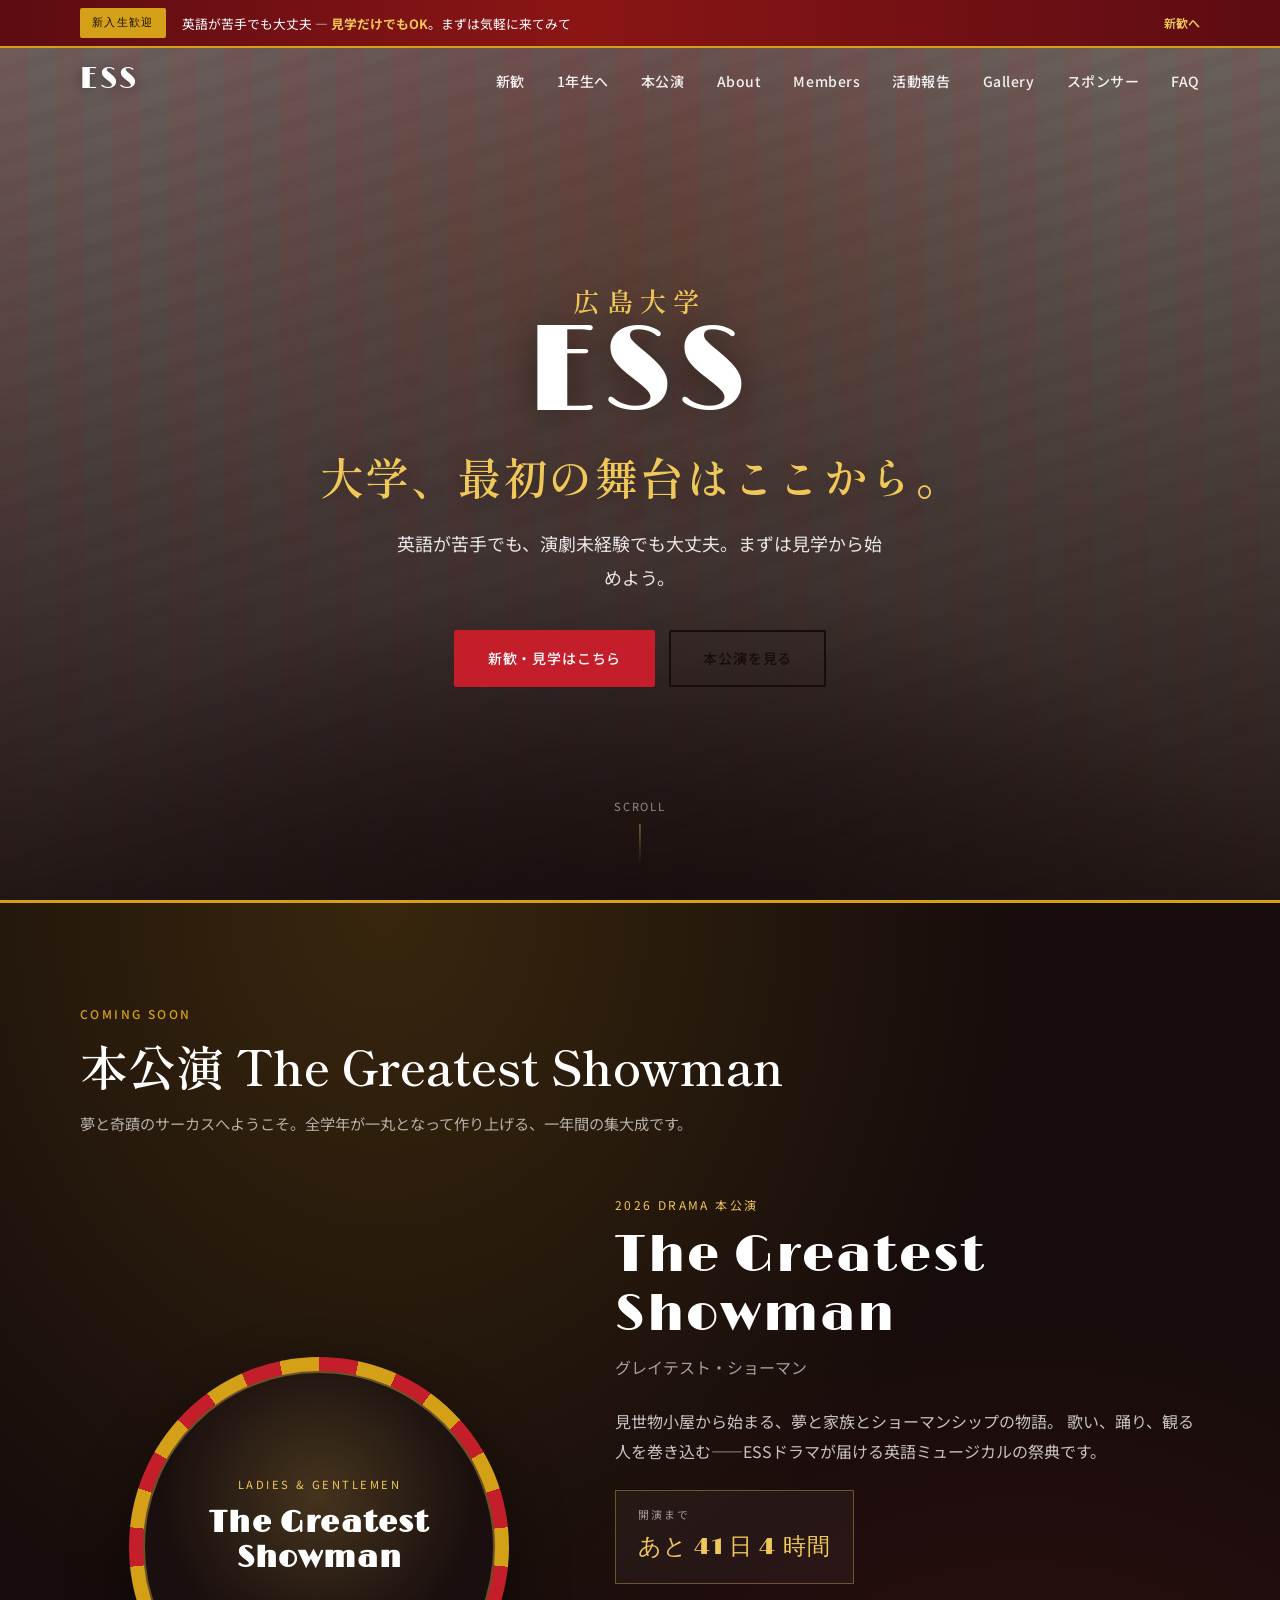
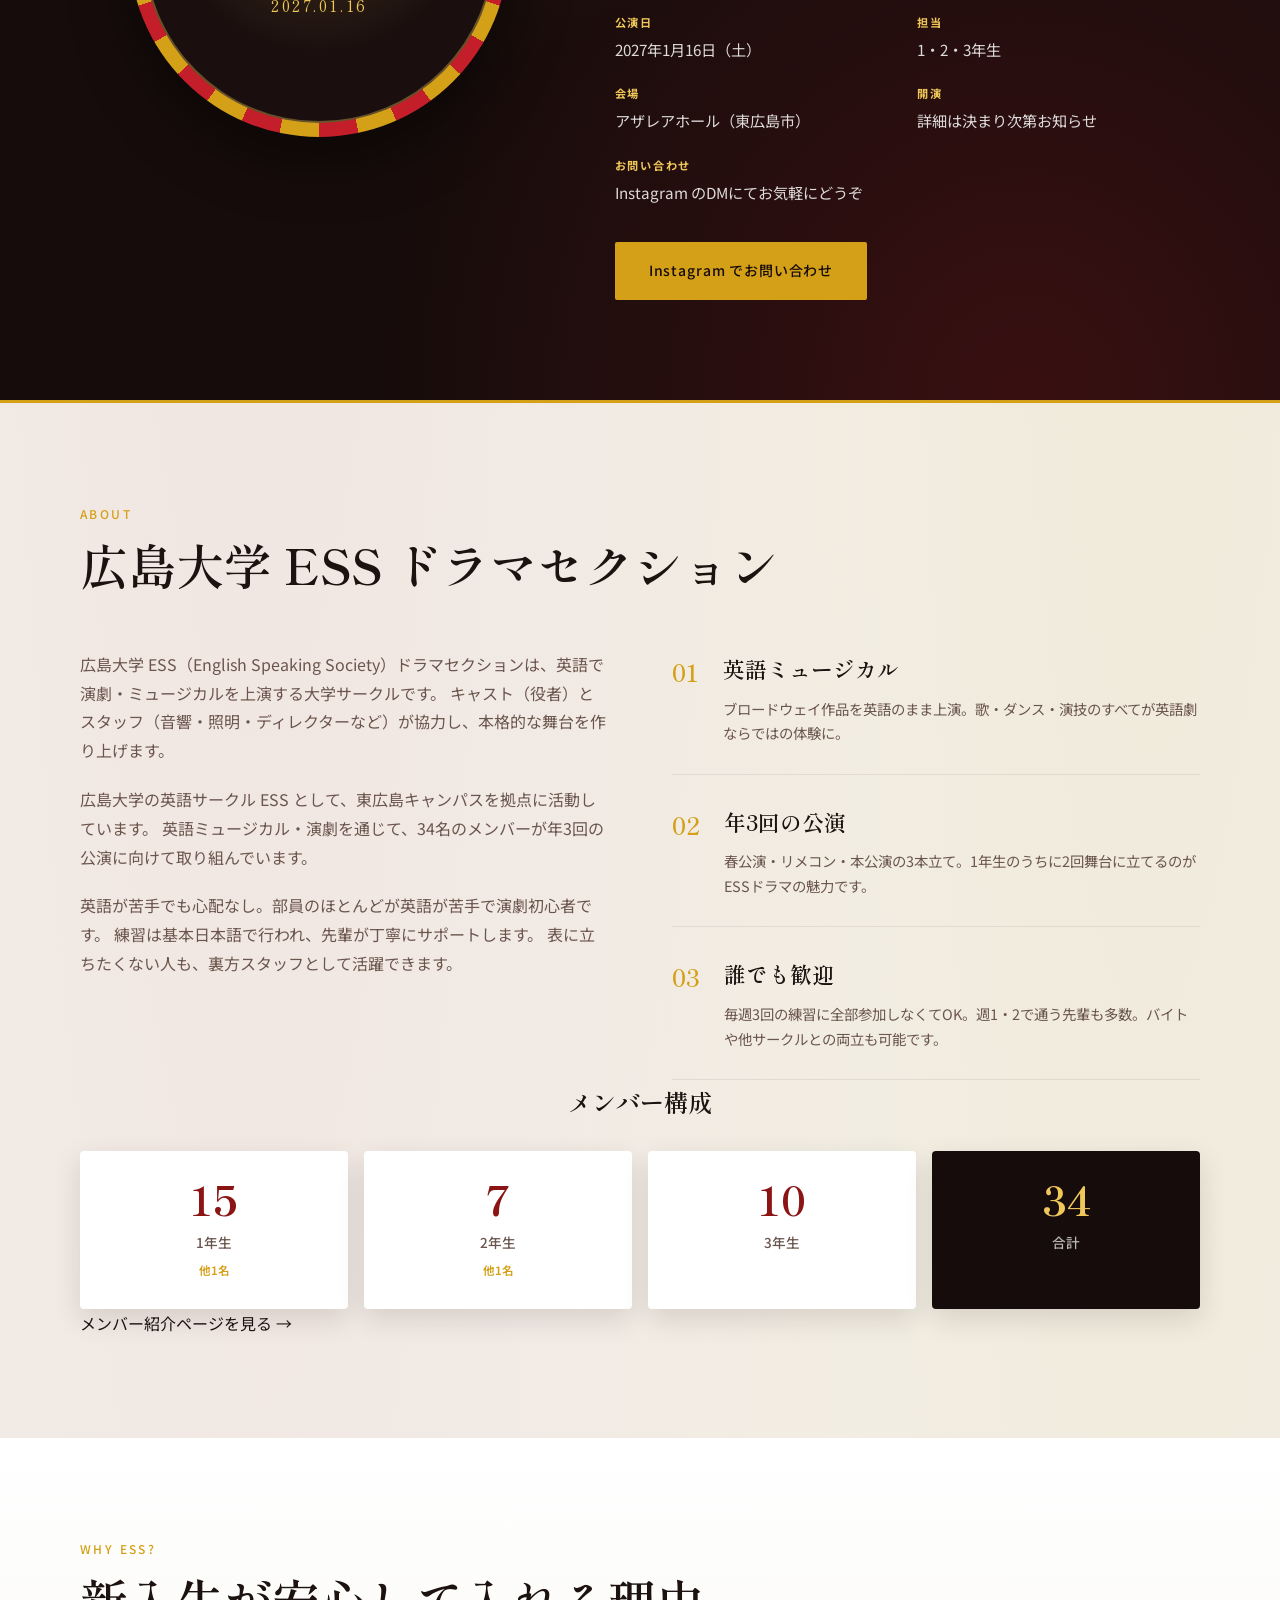
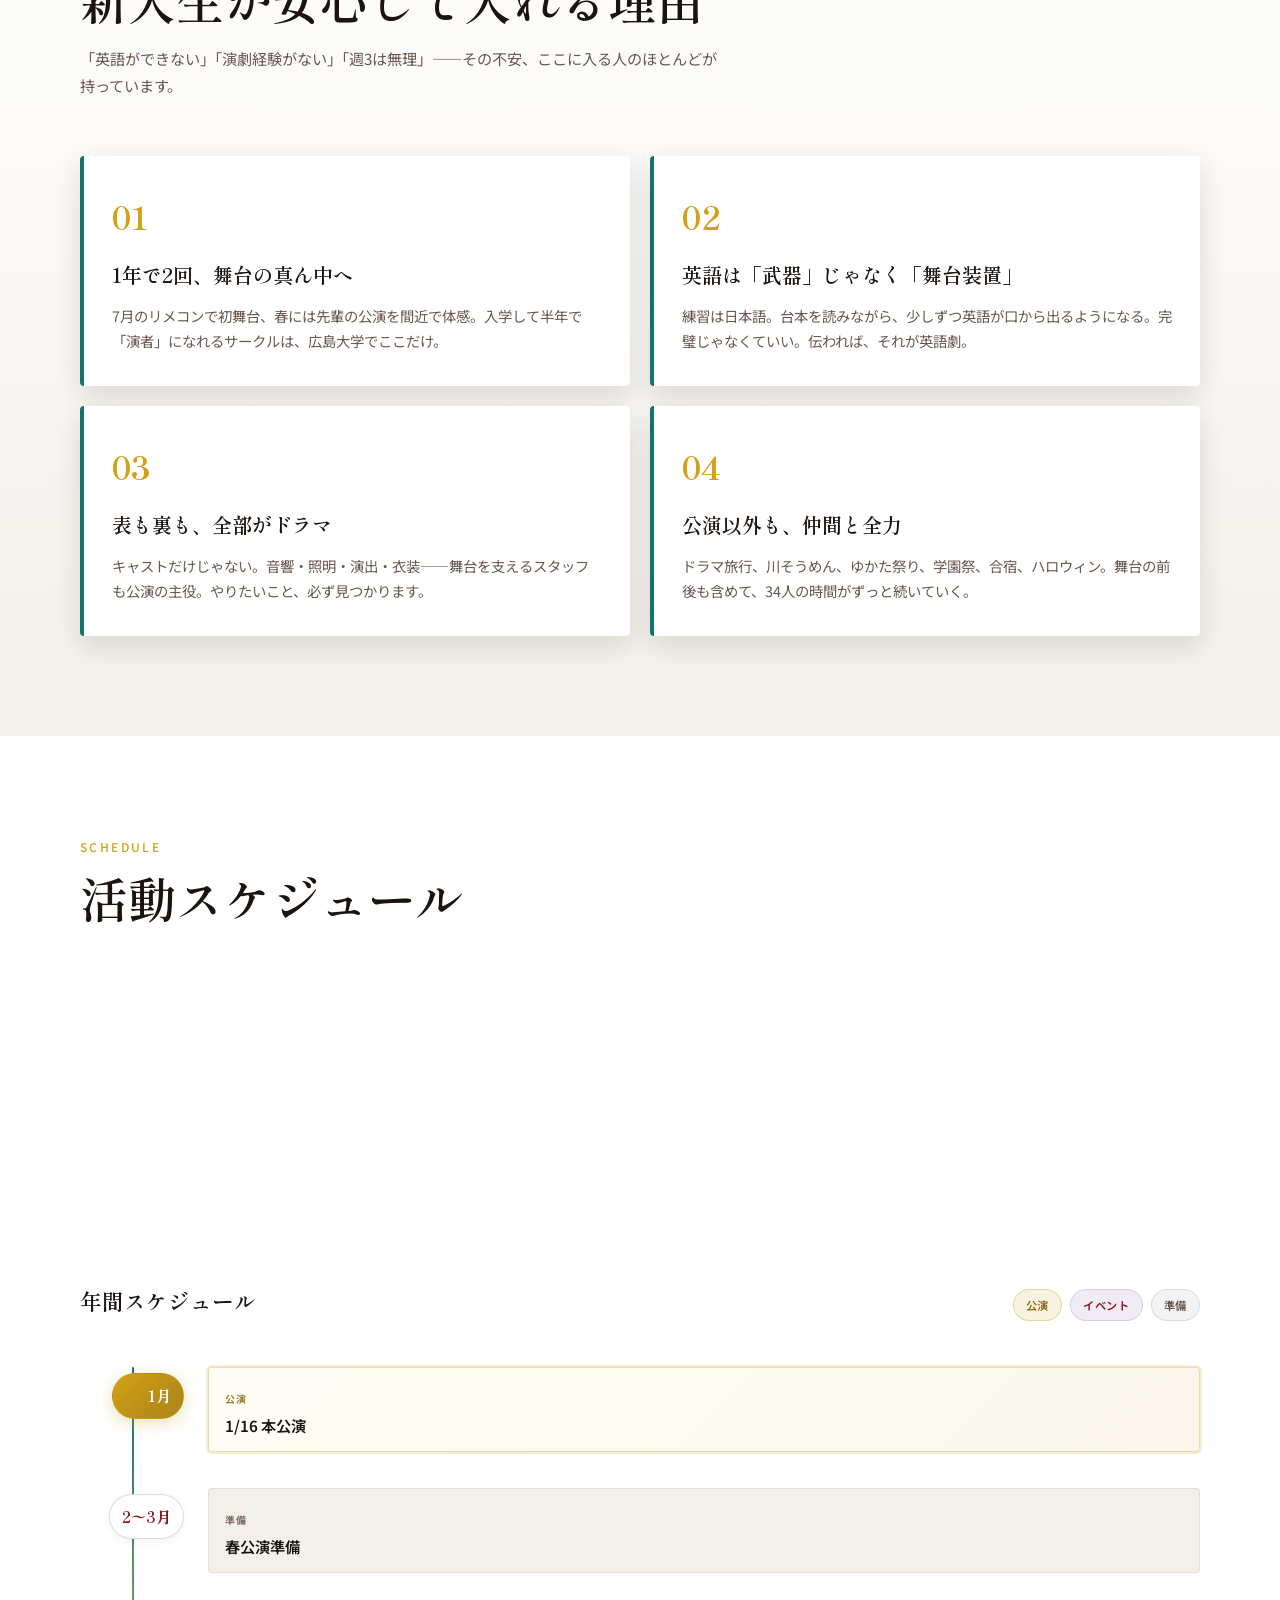
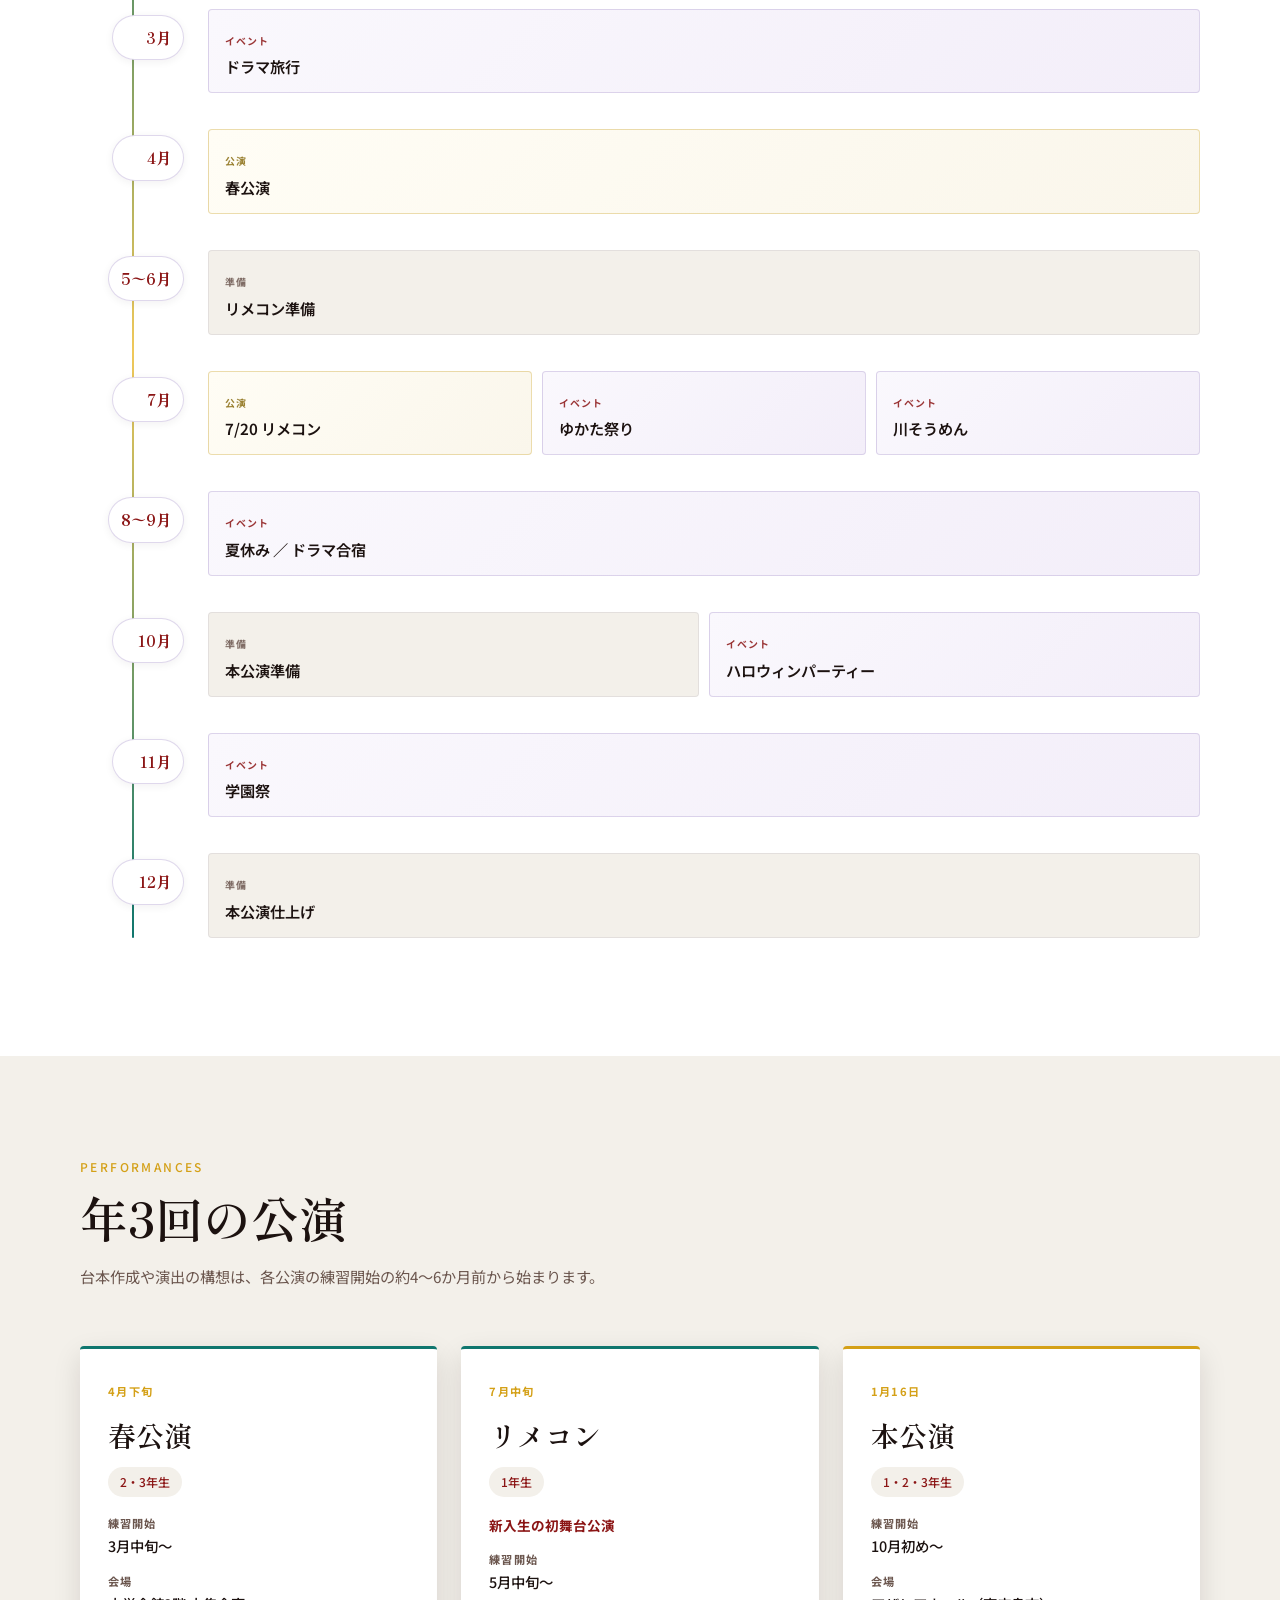
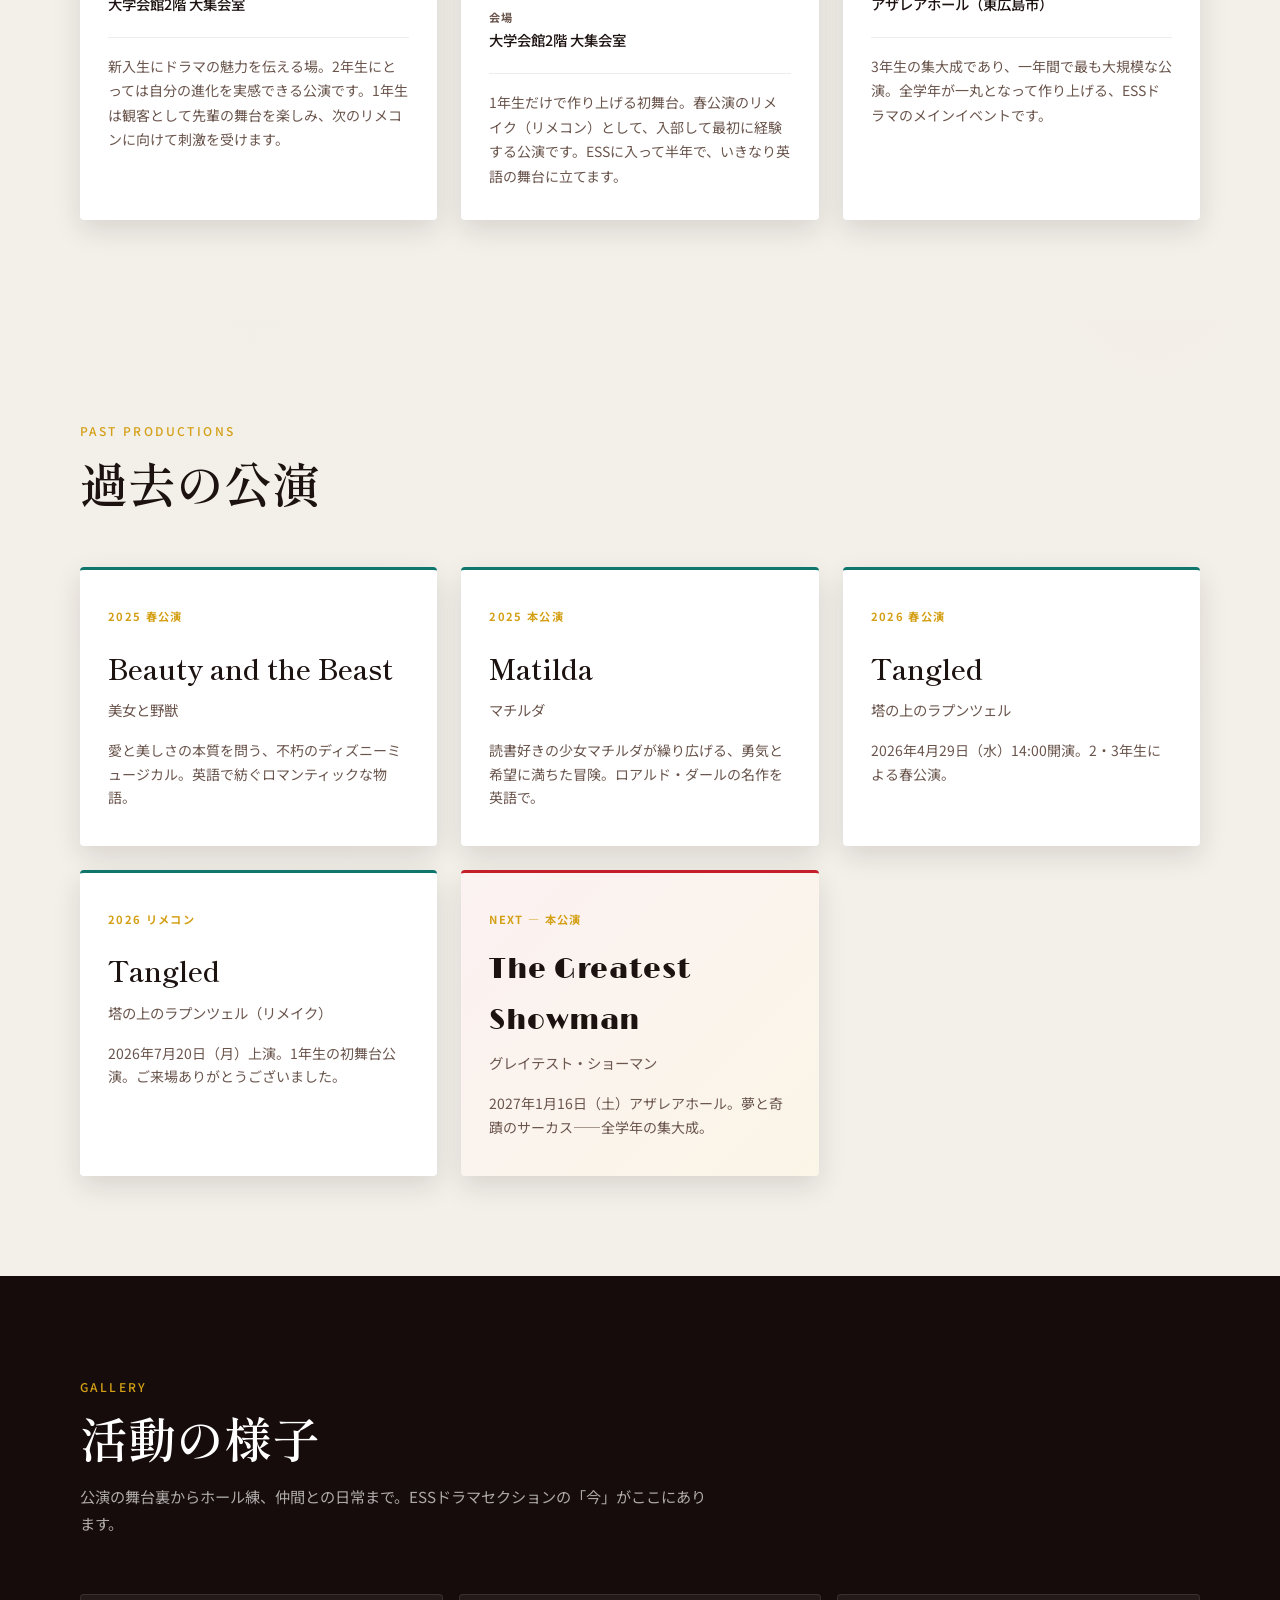
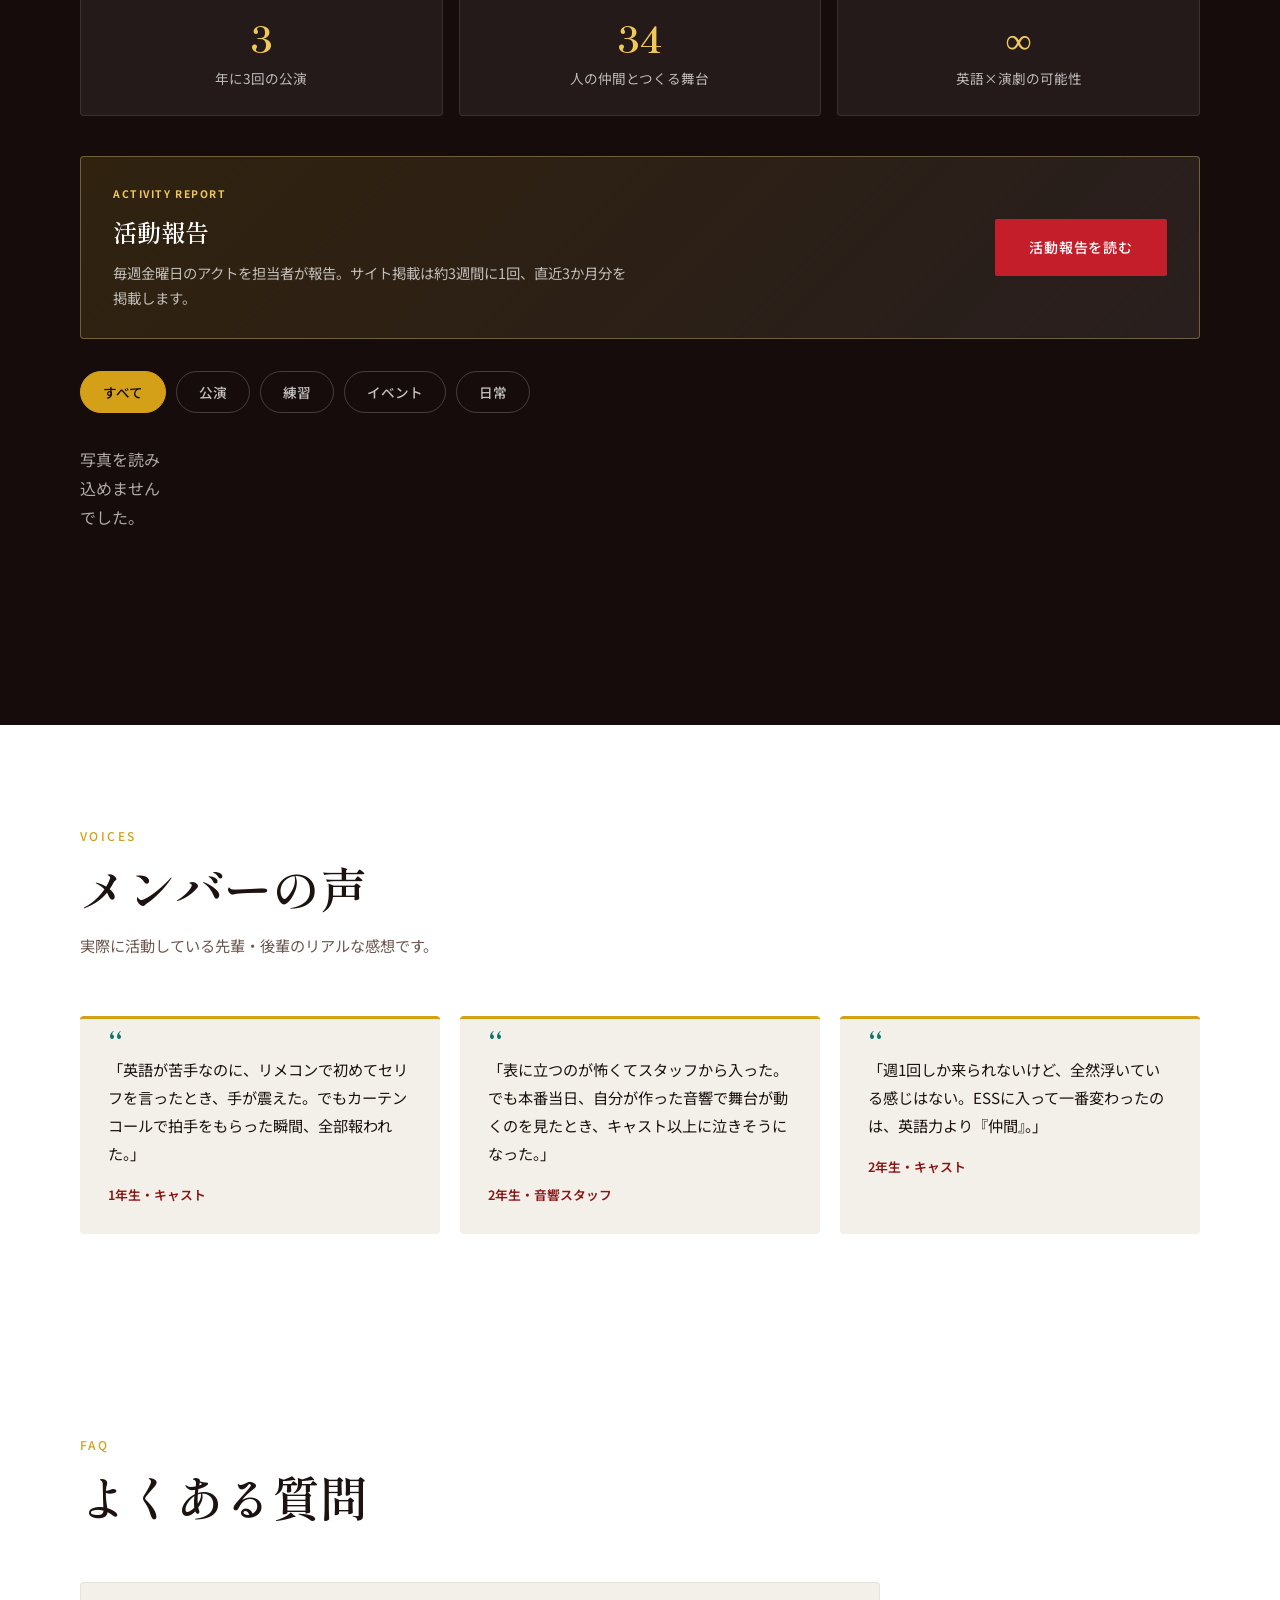
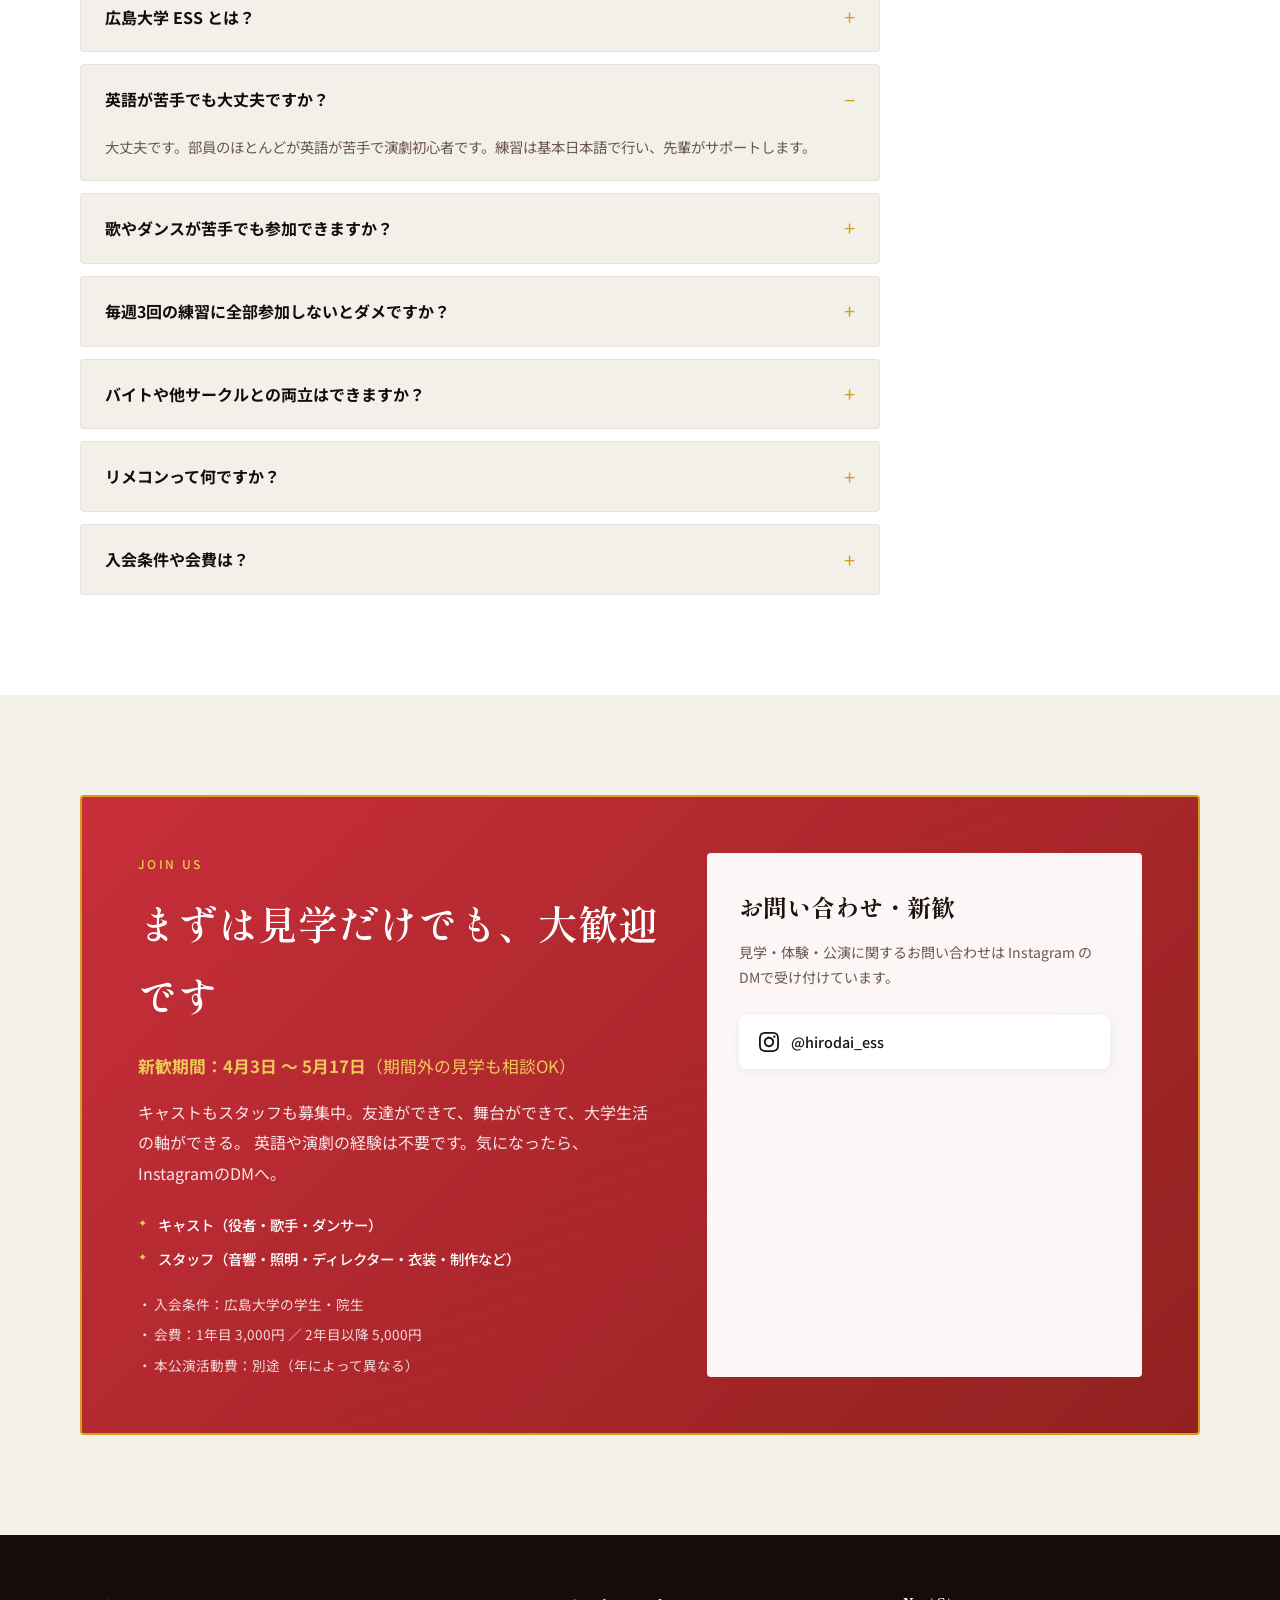
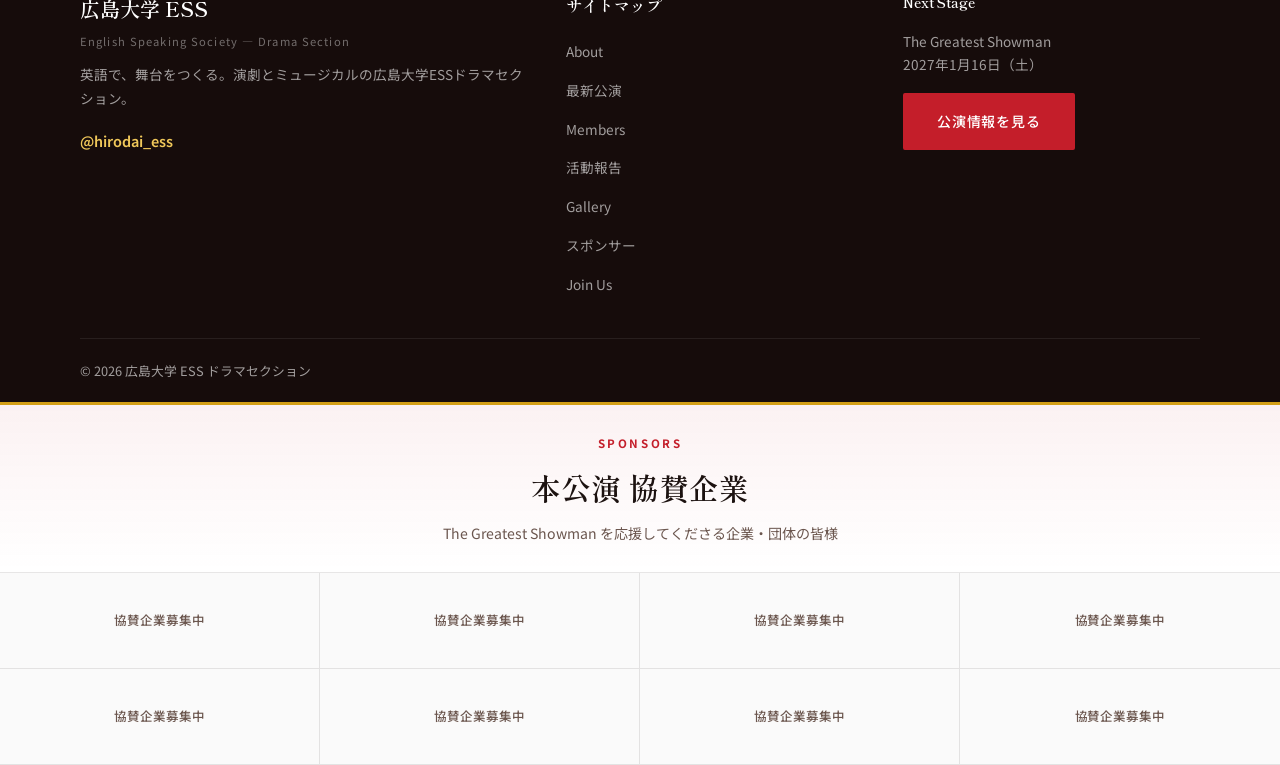
==== commit baf6161f: "feat: tailor homepage for freshmen with photo intro Co-authored-by: Cursor <cursoragent@cursor.com>" ====
--- a/index.html
+++ b/index.html
@@ -3,8 +3,8 @@
 <head>
   <meta charset="UTF-8">
   <meta name="viewport" content="width=device-width, initial-scale=1.0">
-  <meta name="description" content="広島大学 ESS（English Speaking Society）ドラマセクション公式サイト。次の公演は2027年1月16日 本公演 The Greatest Showman。英語で演劇・ミュージカルを上演。新歓・見学歓迎。">
-  <meta name="keywords" content="広島大学 ESS, 広島大学ESS, ヒロダイ ESS, 広島大学 英語サークル, 広島大学 演劇, 広島大学 ミュージカル, The Greatest Showman, English Speaking Society, ドラマセクション, 新歓">
+  <meta name="description" content="広島大学 ESS ドラマセクション公式サイト。英語が苦手でも演劇未経験でも大丈夫。新入生歓迎・見学OK。次の公演は2027年1月16日 本公演 The Greatest Showman。">
+  <meta name="keywords" content="広島大学 ESS, 広島大学ESS, ヒロダイ ESS, 広島大学 英語サークル, 広島大学 演劇, 広島大学 ミュージカル, The Greatest Showman, 新歓, 新入生">
   <meta name="robots" content="index, follow">
   <meta name="google-site-verification" content="NtsRxyaLdXXmO3iJF8ZyyDlZb_Qxucu5oCQzhPY67l8" />
   <link rel="canonical" href="https://shinohara-yuto.github.io/hirodai-ess-drama/">
@@ -102,12 +102,22 @@
   <link href="https://fonts.googleapis.com/css2?family=Limelight&family=Shippori+Mincho:wght@400;500;600;700&family=Noto+Sans+JP:wght@300;400;500;700&display=swap" rel="stylesheet">
   <link rel="stylesheet" href="css/style.css">
 </head>
-<body class="theme-circus">
+<body class="theme-circus intro-pending">
+  <div class="page-intro" id="page-intro" role="presentation" aria-hidden="true">
+    <div class="page-intro-mosaic" id="page-intro-mosaic"></div>
+    <div class="page-intro-veil"></div>
+    <div class="page-intro-copy">
+      <p class="page-intro-brand">ESS</p>
+      <p class="page-intro-line">英語で、舞台をつくる。</p>
+    </div>
+    <button type="button" class="page-intro-skip" id="page-intro-skip">スキップ</button>
+  </div>
+
   <div class="announce-bar" role="region" aria-label="最新のお知らせ">
     <div class="announce-bar-inner container">
-      <span class="announce-badge">NEXT SHOW</span>
-      <p class="announce-text">本公演 <strong>The Greatest Showman</strong> — 2027年1月16日（土）アザレアホール</p>
-      <a href="#current" class="announce-link">詳細へ</a>
+      <span class="announce-badge">新入生歓迎</span>
+      <p class="announce-text">英語が苦手でも大丈夫 — <strong>見学だけでもOK</strong>。まずは気軽に来てみて</p>
+      <a href="#join" class="announce-link">新歓へ</a>
     </div>
   </div>
 
@@ -118,15 +128,15 @@
         <span></span><span></span><span></span>
       </button>
       <ul class="nav-links">
+        <li><a href="#join">新歓</a></li>
+        <li><a href="#why">1年生へ</a></li>
+        <li><a href="#current">本公演</a></li>
         <li><a href="#about">About</a></li>
-        <li><a href="#schedule">Schedule</a></li>
-        <li><a href="#performances">公演</a></li>
-        <li><a href="#current">最新公演</a></li>
         <li><a href="members.html">Members</a></li>
         <li><a href="reports.html">活動報告</a></li>
         <li><a href="#gallery">Gallery</a></li>
+        <li><a href="#sponsors">スポンサー</a></li>
         <li><a href="#faq">FAQ</a></li>
-        <li><a href="#join">Join Us</a></li>
       </ul>
     </nav>
   </header>
@@ -140,11 +150,11 @@
       </div>
       <div class="hero-content">
         <p class="hero-brand"><span class="hero-brand-campus">広島大学</span> ESS</p>
-        <h1 id="hero-title" class="hero-title">The Greatest Showman</h1>
-        <p class="hero-lead">英語ミュージカルのサーカスが、東広島にやってくる。</p>
+        <h1 id="hero-title" class="hero-title">大学、最初の舞台はここから。</h1>
+        <p class="hero-lead">英語が苦手でも、演劇未経験でも大丈夫。まずは見学から始めよう。</p>
         <div class="hero-actions">
-          <a href="#current" class="btn btn-primary">公演を見る</a>
-          <a href="#join" class="btn btn-outline btn-outline-light">新歓・見学</a>
+          <a href="#join" class="btn btn-primary">新歓・見学はこちら</a>
+          <a href="#current" class="btn btn-outline btn-outline-light">本公演を見る</a>
         </div>
       </div>
       <div class="hero-scroll" aria-hidden="true">
@@ -286,8 +296,8 @@
       <div class="container">
         <div class="section-header">
           <span class="section-label">Why ESS?</span>
-          <h2 id="why-heading" class="section-title">ESSドラマが選ばれる理由</h2>
-          <p class="section-lead">「英語ができない」「演劇経験がない」——それ、むしろ当たり前。だからこそ、ここでの経験は特別です。</p>
+          <h2 id="why-heading" class="section-title">新入生が安心して入れる理由</h2>
+          <p class="section-lead">「英語ができない」「演劇経験がない」「週3は無理」——その不安、ここに入る人のほとんどが持っています。</p>
         </div>
         <div class="why-grid">
           <article class="why-card reveal">
@@ -657,11 +667,11 @@
         <div class="join-card">
           <div class="join-content">
             <span class="section-label section-label--light">Join Us</span>
-            <h2 id="join-heading" class="join-title">サーカスの仲間になりませんか？</h2>
-            <p class="join-period"><strong>新歓期間：4月3日 〜 5月17日</strong></p>
+            <h2 id="join-heading" class="join-title">まずは見学だけでも、大歓迎です</h2>
+            <p class="join-period"><strong>新歓期間：4月3日 〜 5月17日</strong>（期間外の見学も相談OK）</p>
             <p class="join-text">
-              キャスト・スタッフともに募集中です。見学・体験にも気軽にお越しください。
-              英語や演劇の経験がなくても大丈夫。まずはお気軽にご連絡ください。
+              キャストもスタッフも募集中。友達ができて、舞台ができて、大学生活の軸ができる。
+              英語や演劇の経験は不要です。気になったら、InstagramのDMへ。
             </p>
             <ul class="join-roles">
               <li>キャスト（役者・歌手・ダンサー）</li>
@@ -719,7 +729,12 @@
     </div>
   </footer>
 
-  <section class="sponsors" id="sponsors" aria-label="協賛企業">
+  <section class="sponsors" id="sponsors" aria-labelledby="sponsors-heading">
+    <div class="sponsors-head">
+      <p class="sponsors-kicker">Sponsors</p>
+      <h2 id="sponsors-heading" class="sponsors-title">本公演 協賛企業</h2>
+      <p class="sponsors-lead">The Greatest Showman を応援してくださる企業・団体の皆様</p>
+    </div>
     <div class="sponsors-grid" id="sponsors-grid"></div>
   </section>
 
--- a/css/style.css
+++ b/css/style.css
@@ -359,14 +359,16 @@
 }
 
 .hero-title {
-  font-family: var(--font-display);
-  font-size: clamp(1.6rem, 5vw, 3rem);
-  font-weight: 400;
-  line-height: 1.15;
-  letter-spacing: 0.06em;
+  font-family: var(--font-serif);
+  font-size: clamp(1.55rem, 4.8vw, 2.75rem);
+  font-weight: 600;
+  line-height: 1.35;
+  letter-spacing: 0.04em;
   color: var(--color-accent-light);
   margin-bottom: 20px;
   text-shadow: 0 2px 24px rgba(0, 0, 0, 0.35);
+  max-width: 16em;
+  margin-inline: auto;
 }
 
 .hero-lead {
@@ -1868,16 +1870,186 @@
   display: none;
 }
 
+/* ===== Page intro (photo montage on load) ===== */
+.page-intro {
+  position: fixed;
+  inset: 0;
+  z-index: 400;
+  display: flex;
+  align-items: center;
+  justify-content: center;
+  background: #0c0706;
+  overflow: hidden;
+  transition: opacity 0.7s ease, visibility 0.7s ease;
+}
+
+.page-intro.is-done {
+  opacity: 0;
+  visibility: hidden;
+  pointer-events: none;
+}
+
+body.intro-pending {
+  overflow: hidden;
+}
+
+.page-intro-mosaic {
+  position: absolute;
+  inset: 0;
+  display: grid;
+  grid-template-columns: repeat(3, 1fr);
+  grid-template-rows: repeat(2, 1fr);
+  gap: 4px;
+  padding: 4px;
+}
+
+.page-intro-tile {
+  position: relative;
+  overflow: hidden;
+  opacity: 0;
+  transform: scale(1.12);
+  animation: introTileIn 0.85s cubic-bezier(0.22, 1, 0.36, 1) forwards;
+}
+
+.page-intro-tile:nth-child(1) { animation-delay: 0.05s; }
+.page-intro-tile:nth-child(2) { animation-delay: 0.15s; }
+.page-intro-tile:nth-child(3) { animation-delay: 0.25s; }
+.page-intro-tile:nth-child(4) { animation-delay: 0.35s; }
+.page-intro-tile:nth-child(5) { animation-delay: 0.45s; }
+.page-intro-tile:nth-child(6) { animation-delay: 0.55s; }
+
+.page-intro-tile img {
+  width: 100%;
+  height: 100%;
+  object-fit: cover;
+  animation: introKen 3.2s ease-out forwards;
+}
+
+.page-intro-veil {
+  position: absolute;
+  inset: 0;
+  background:
+    radial-gradient(ellipse at center, transparent 20%, rgba(12, 7, 6, 0.55) 70%, rgba(12, 7, 6, 0.88) 100%),
+    linear-gradient(180deg, rgba(196, 30, 42, 0.18), transparent 40%, rgba(12, 7, 6, 0.5));
+  pointer-events: none;
+}
+
+.page-intro-copy {
+  position: relative;
+  z-index: 2;
+  text-align: center;
+  color: #fff;
+  opacity: 0;
+  animation: introCopyIn 0.7s ease 0.7s forwards;
+}
+
+.page-intro-brand {
+  font-family: var(--font-display);
+  font-size: clamp(3.5rem, 14vw, 7rem);
+  letter-spacing: 0.06em;
+  line-height: 1;
+  text-shadow: 0 8px 40px rgba(0, 0, 0, 0.5);
+}
+
+.page-intro-line {
+  margin-top: 14px;
+  font-family: var(--font-serif);
+  font-size: clamp(0.95rem, 2.5vw, 1.2rem);
+  letter-spacing: 0.18em;
+  color: var(--color-accent-light);
+}
+
+.page-intro-skip {
+  position: absolute;
+  right: 20px;
+  bottom: 20px;
+  z-index: 3;
+  padding: 10px 16px;
+  border: 1px solid rgba(255, 255, 255, 0.35);
+  background: rgba(12, 7, 6, 0.45);
+  color: rgba(255, 255, 255, 0.85);
+  font-family: var(--font-sans);
+  font-size: 0.75rem;
+  letter-spacing: 0.08em;
+  cursor: pointer;
+  border-radius: 2px;
+}
+
+.page-intro-skip:hover {
+  background: rgba(255, 255, 255, 0.12);
+}
+
+@keyframes introTileIn {
+  to { opacity: 1; transform: scale(1); }
+}
+
+@keyframes introKen {
+  to { transform: scale(1.08); }
+}
+
+@keyframes introCopyIn {
+  from { opacity: 0; transform: translateY(12px); }
+  to { opacity: 1; transform: translateY(0); }
+}
+
+@media (max-width: 600px) {
+  .page-intro-mosaic {
+    grid-template-columns: repeat(2, 1fr);
+    grid-template-rows: repeat(3, 1fr);
+  }
+}
+
+@media (prefers-reduced-motion: reduce) {
+  .page-intro {
+    display: none !important;
+  }
+  body.intro-pending {
+    overflow: auto;
+  }
+}
+
 /* ===== Sponsors (bottom ad strip) ===== */
 .sponsors {
   background: #fff;
-  border-top: 1px solid rgba(22, 12, 11, 0.12);
+  border-top: 3px solid var(--color-accent);
+}
+
+.sponsors-head {
+  padding: 28px 4vw 8px;
+  text-align: center;
+  background:
+    linear-gradient(180deg, rgba(196, 30, 42, 0.06), transparent),
+    #fff;
+}
+
+.sponsors-kicker {
+  font-size: 0.72rem;
+  font-weight: 700;
+  letter-spacing: 0.22em;
+  text-transform: uppercase;
+  color: var(--color-circus-red);
+  margin-bottom: 8px;
+}
+
+.sponsors-title {
+  font-family: var(--font-serif);
+  font-size: clamp(1.35rem, 3vw, 1.85rem);
+  font-weight: 600;
+  color: var(--color-text);
+  margin-bottom: 6px;
+}
+
+.sponsors-lead {
+  font-size: 0.88rem;
+  color: var(--color-text-muted);
+  margin-bottom: 18px;
 }
 
 .sponsors-grid {
   display: grid;
   grid-template-columns: repeat(4, minmax(0, 1fr));
   width: 100%;
+  border-top: 1px solid rgba(22, 12, 11, 0.1);
 }
 
 .sponsor-banner {
@@ -2290,7 +2462,7 @@
   }
 
   .hero-title {
-    font-size: clamp(1.35rem, 5.5vw, 2rem);
+    font-size: clamp(1.25rem, 5.2vw, 1.85rem);
   }
 
   .hero-lead {
@@ -2475,7 +2647,10 @@
   .hero-spotlight,
   .current-marquee,
   .current-marquee-ring,
-  .hero-scroll-line {
+  .hero-scroll-line,
+  .page-intro-tile,
+  .page-intro-tile img,
+  .page-intro-copy {
     animation: none !important;
   }
 }
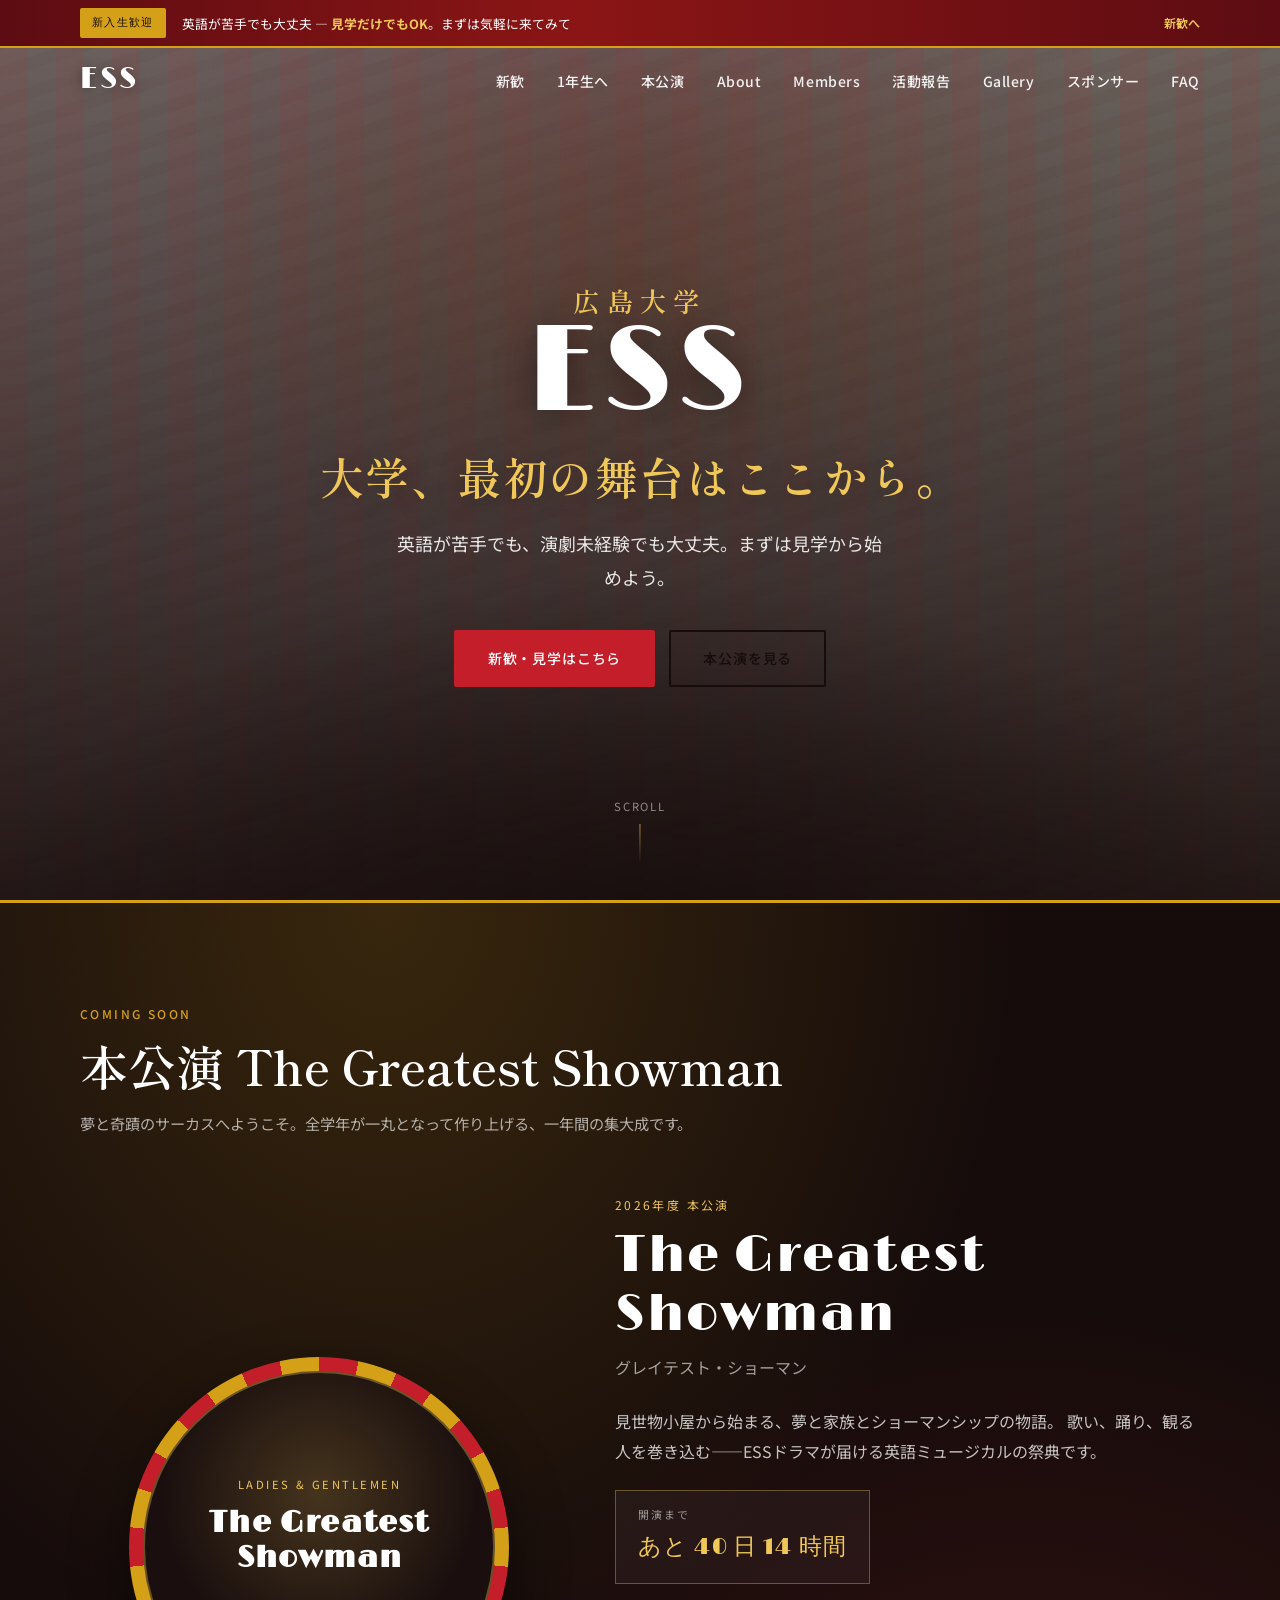
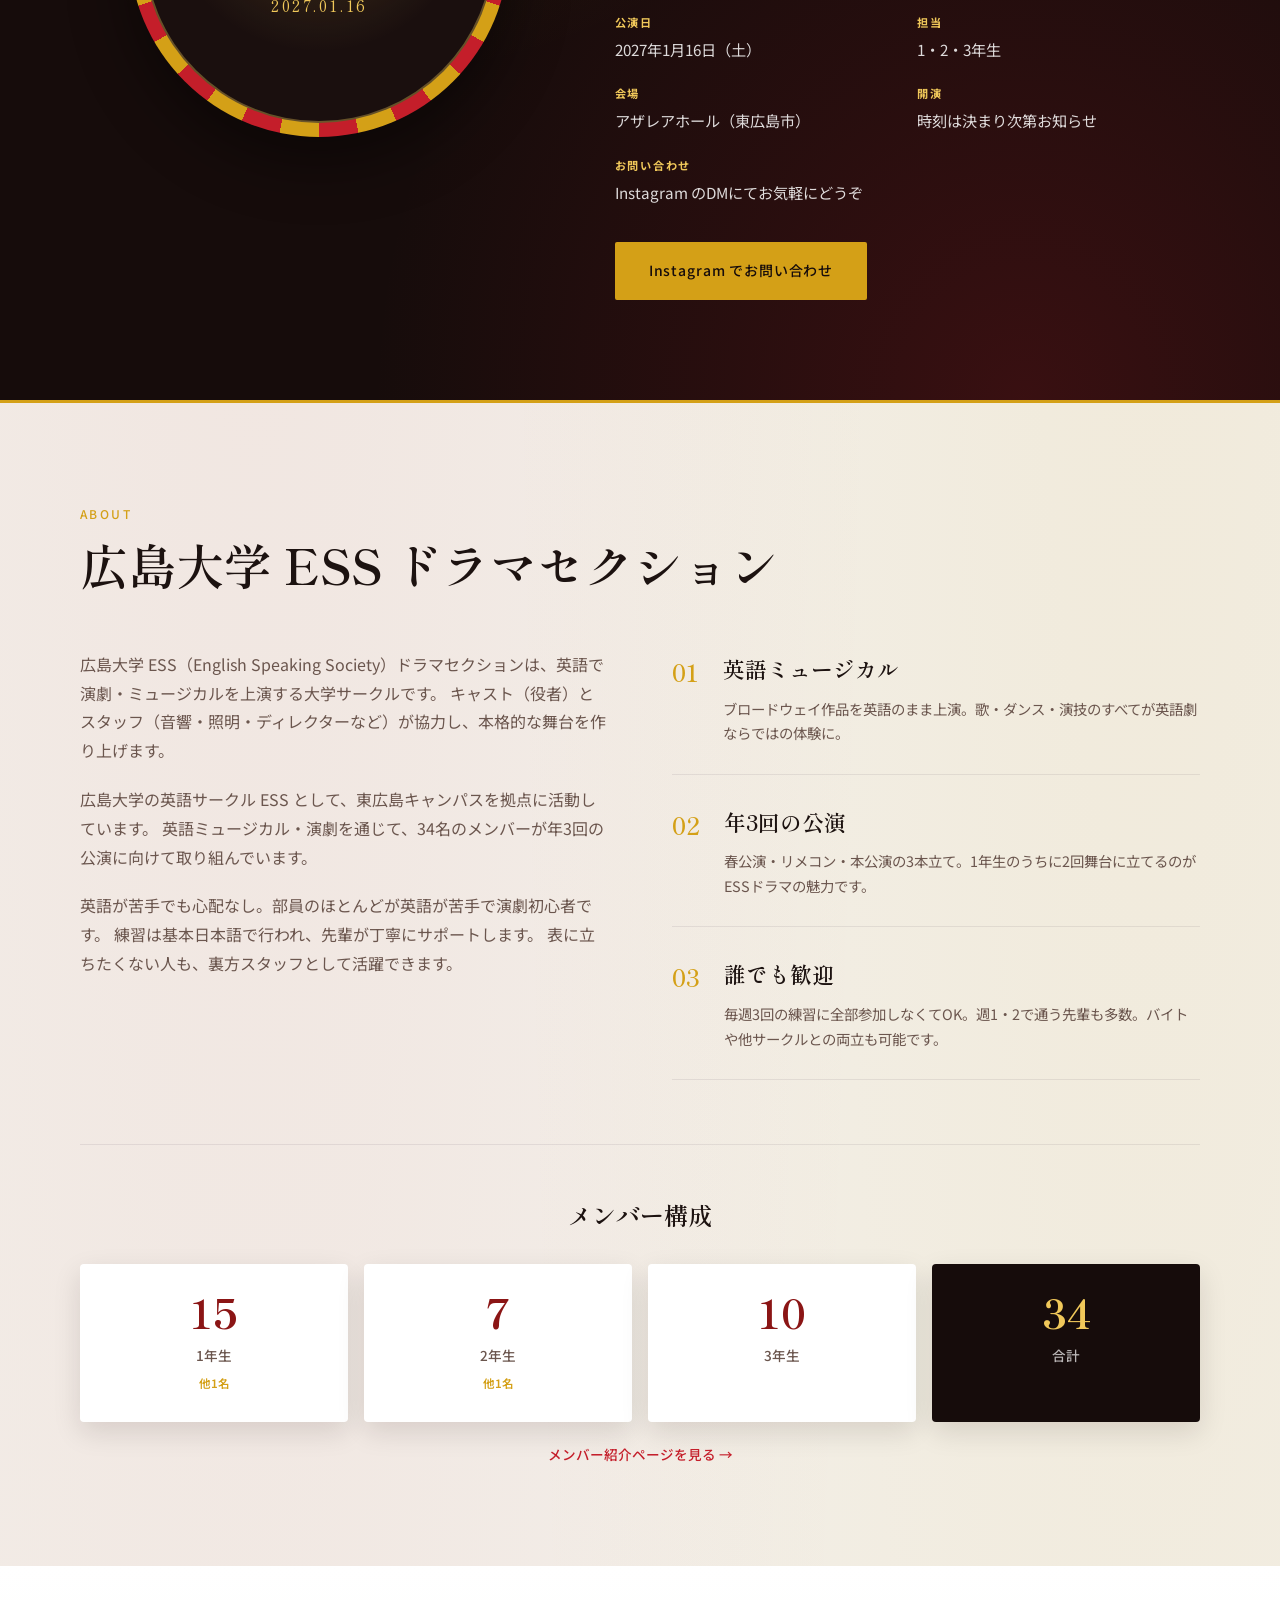
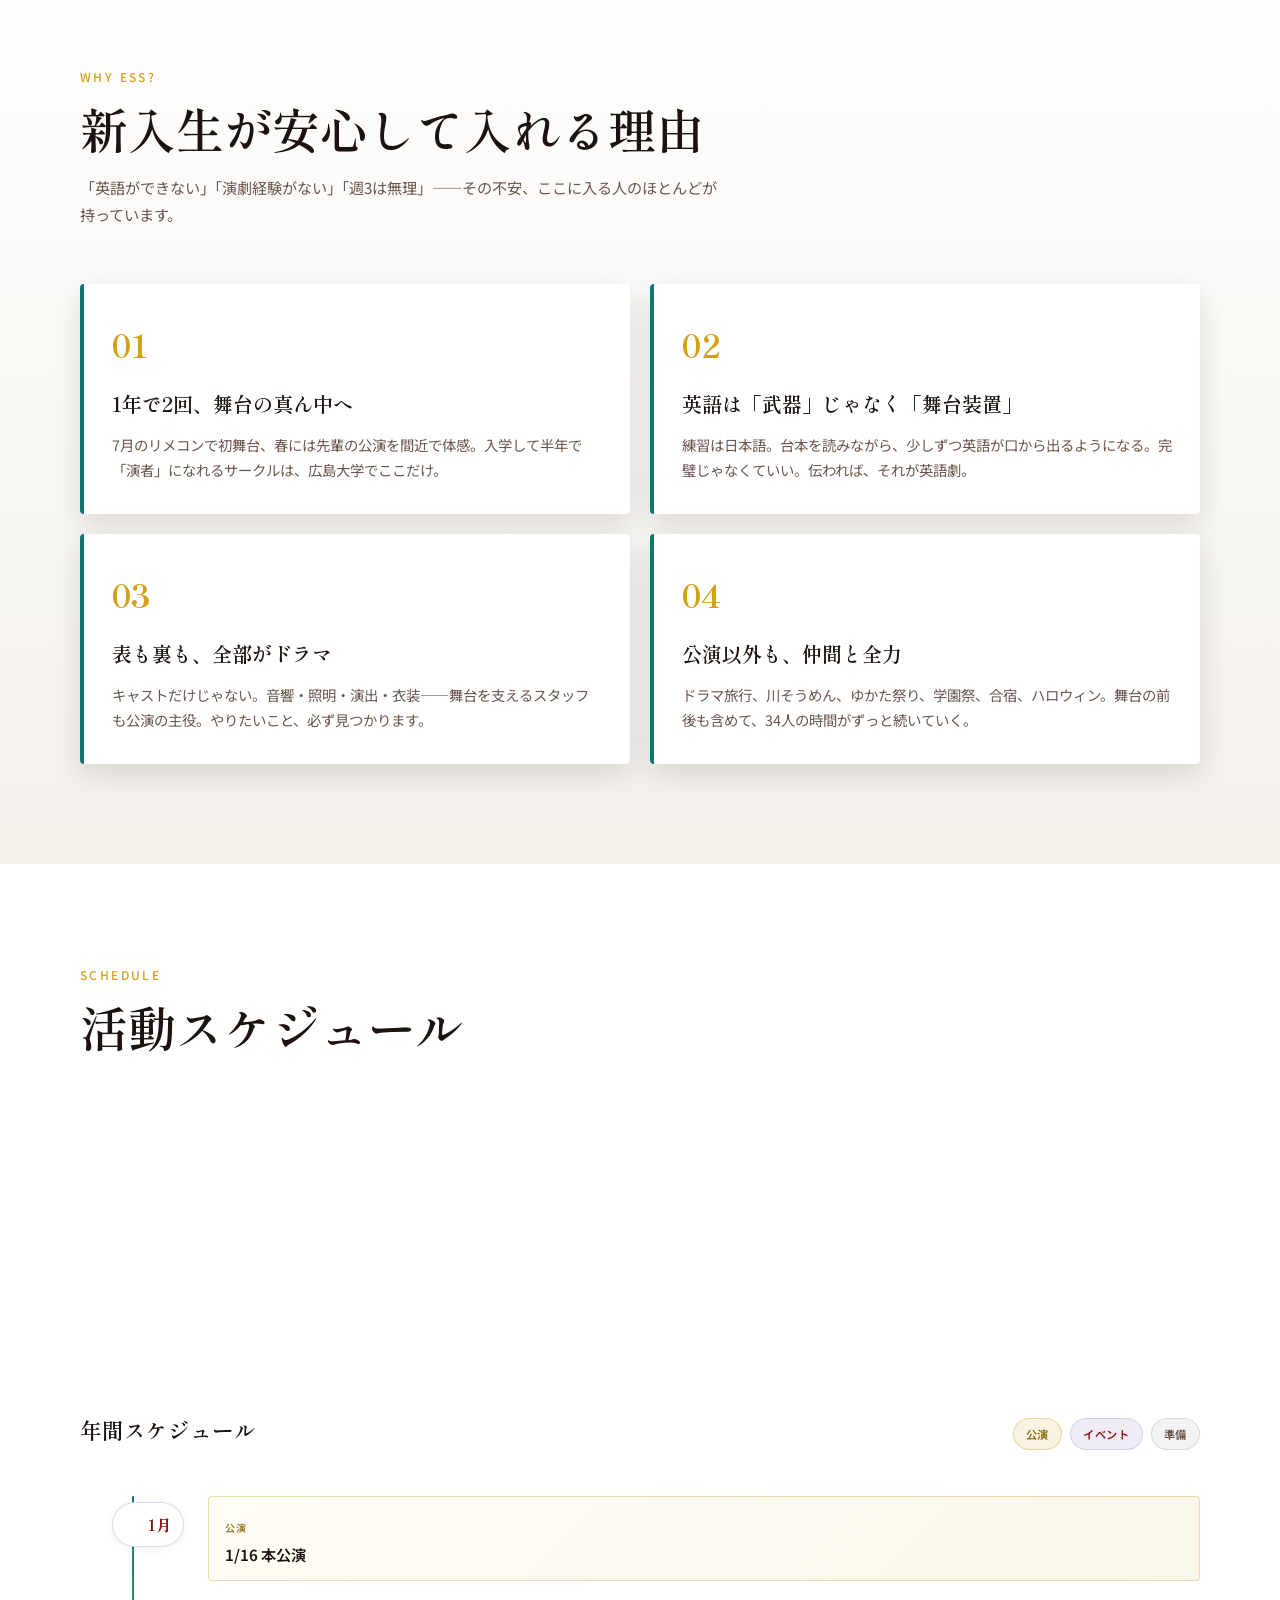
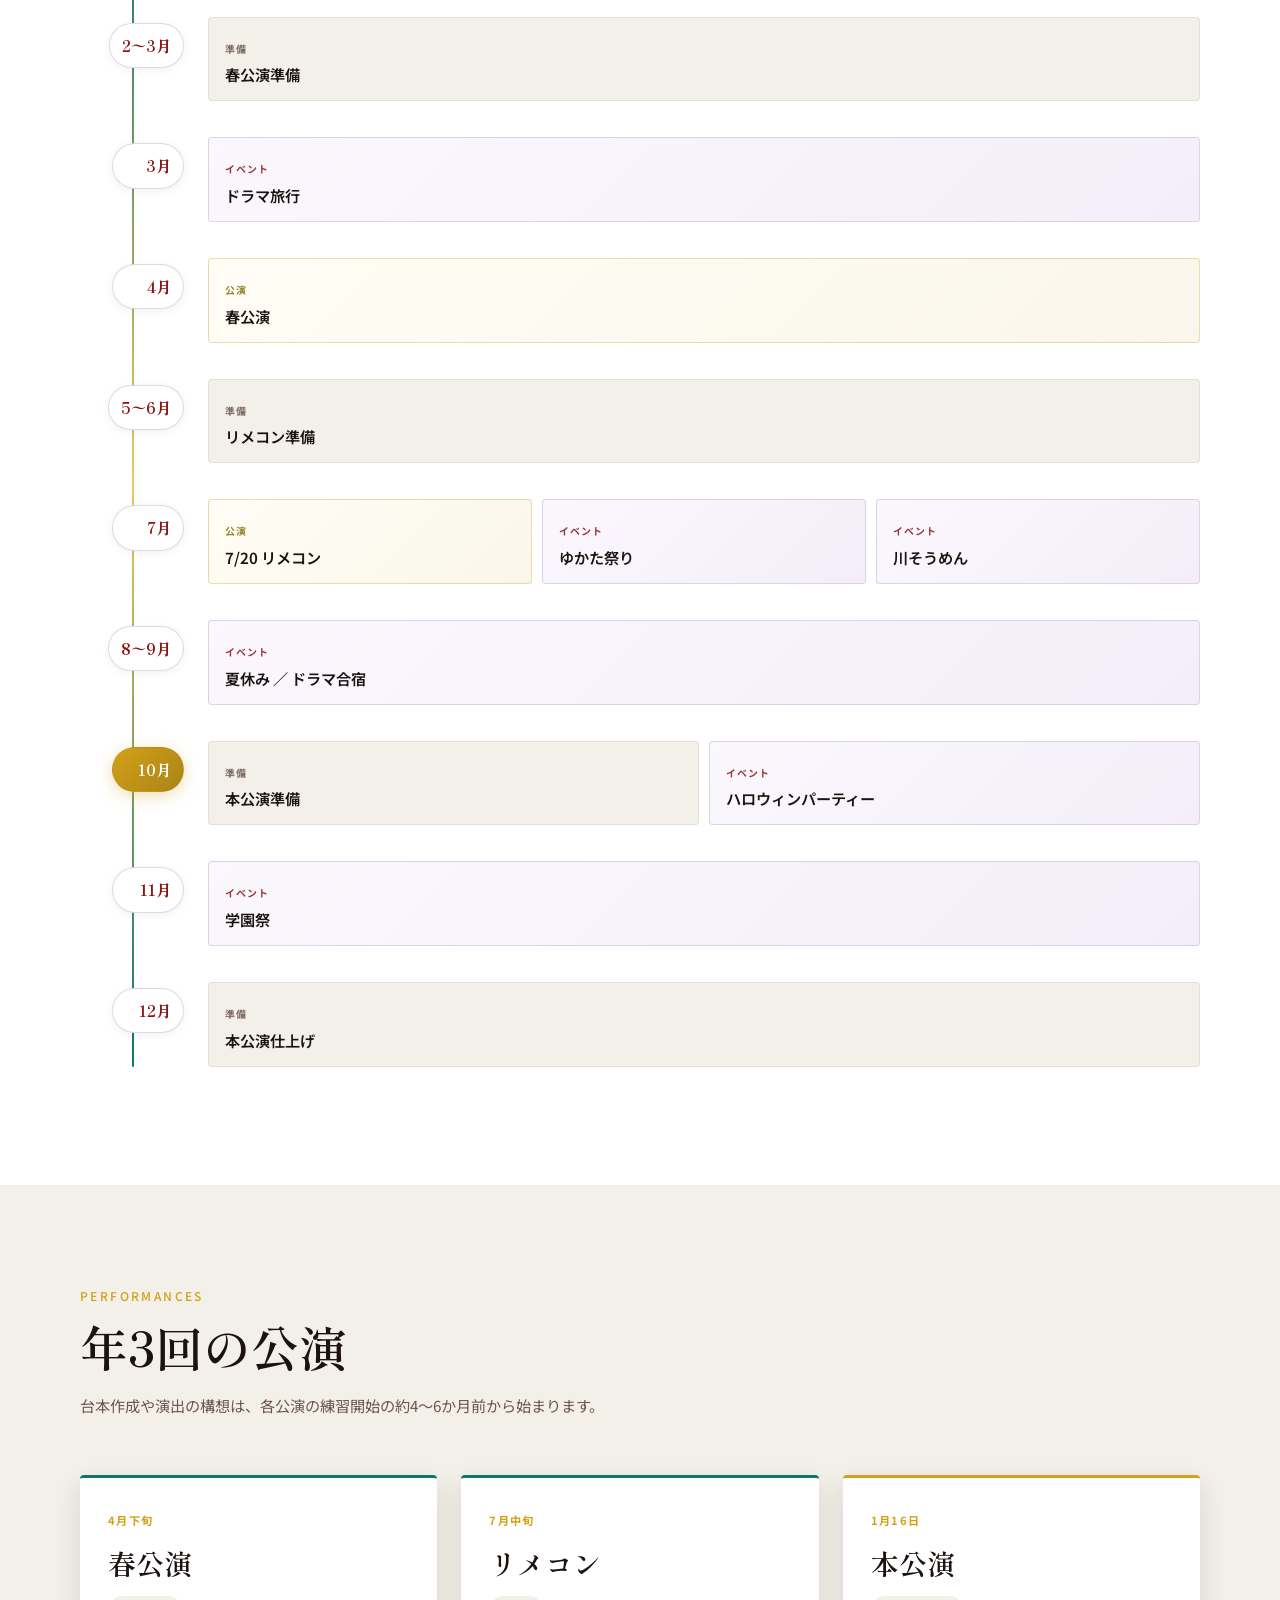
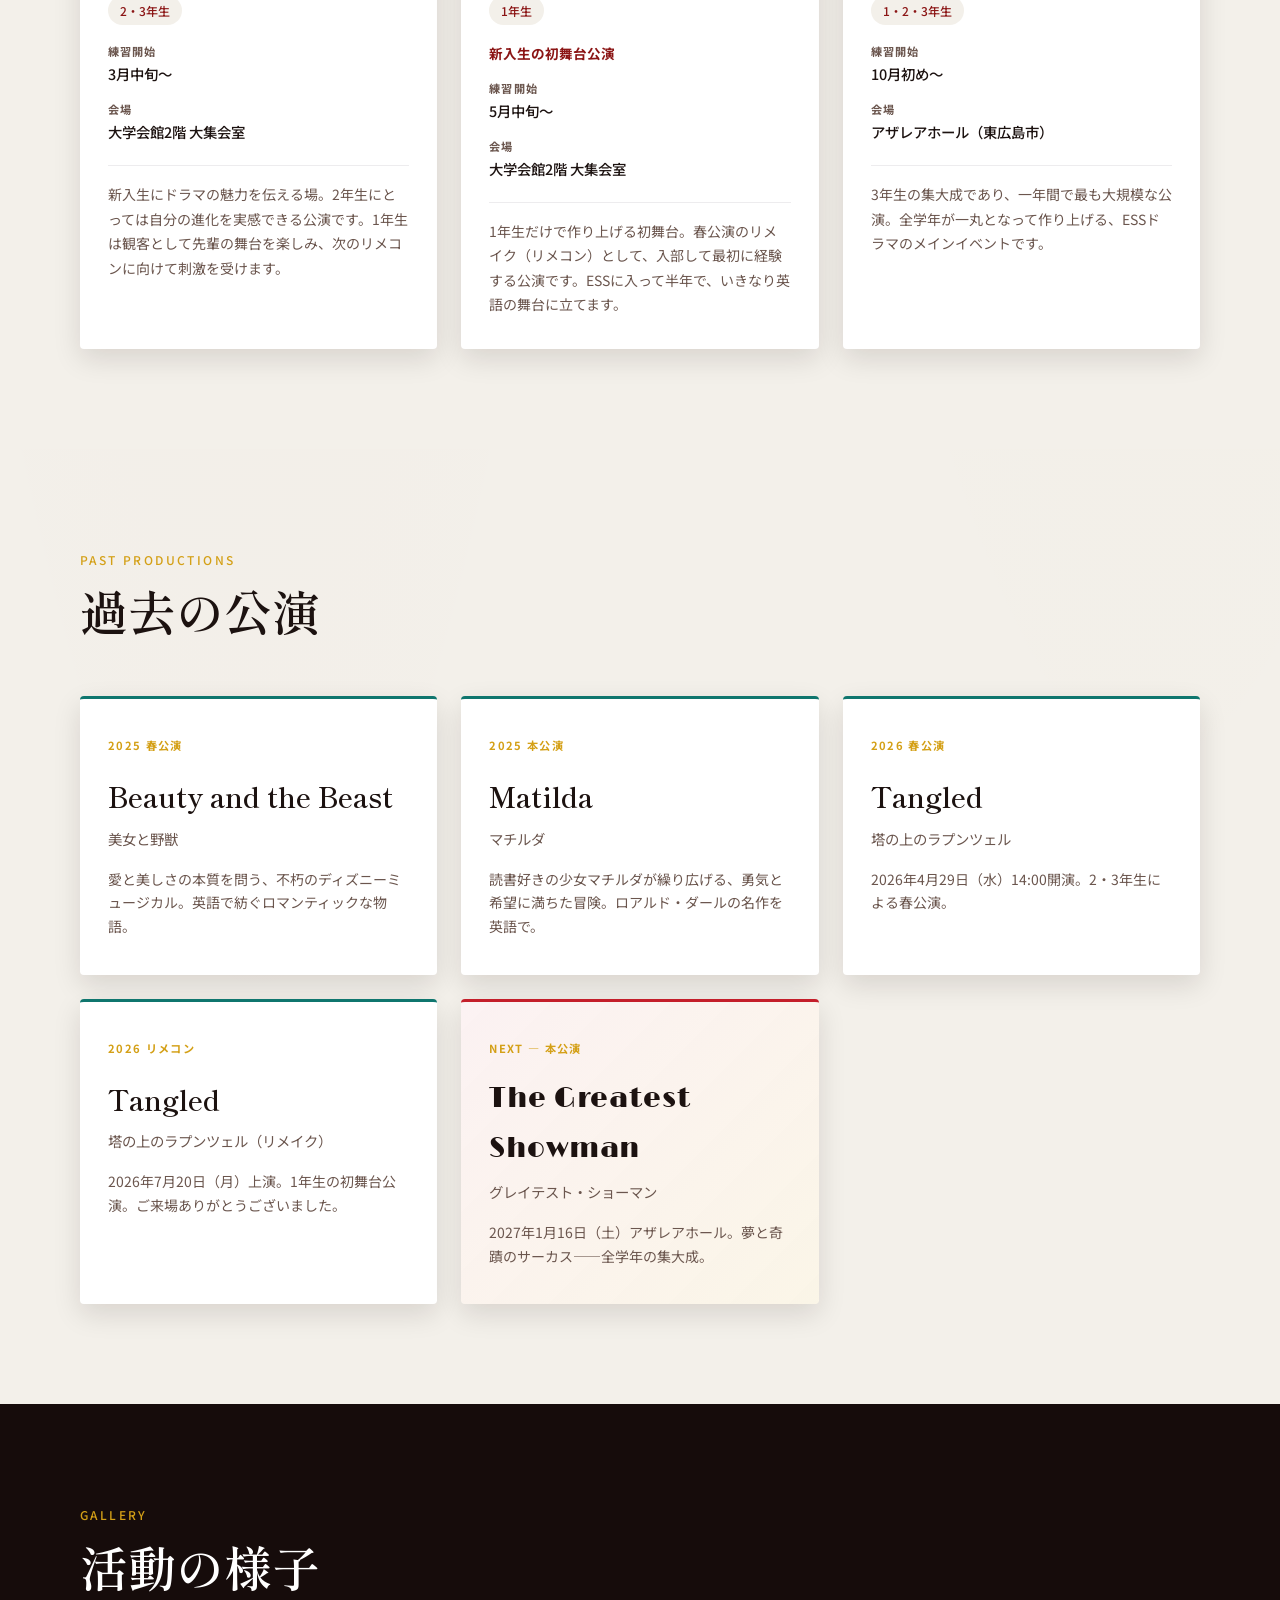
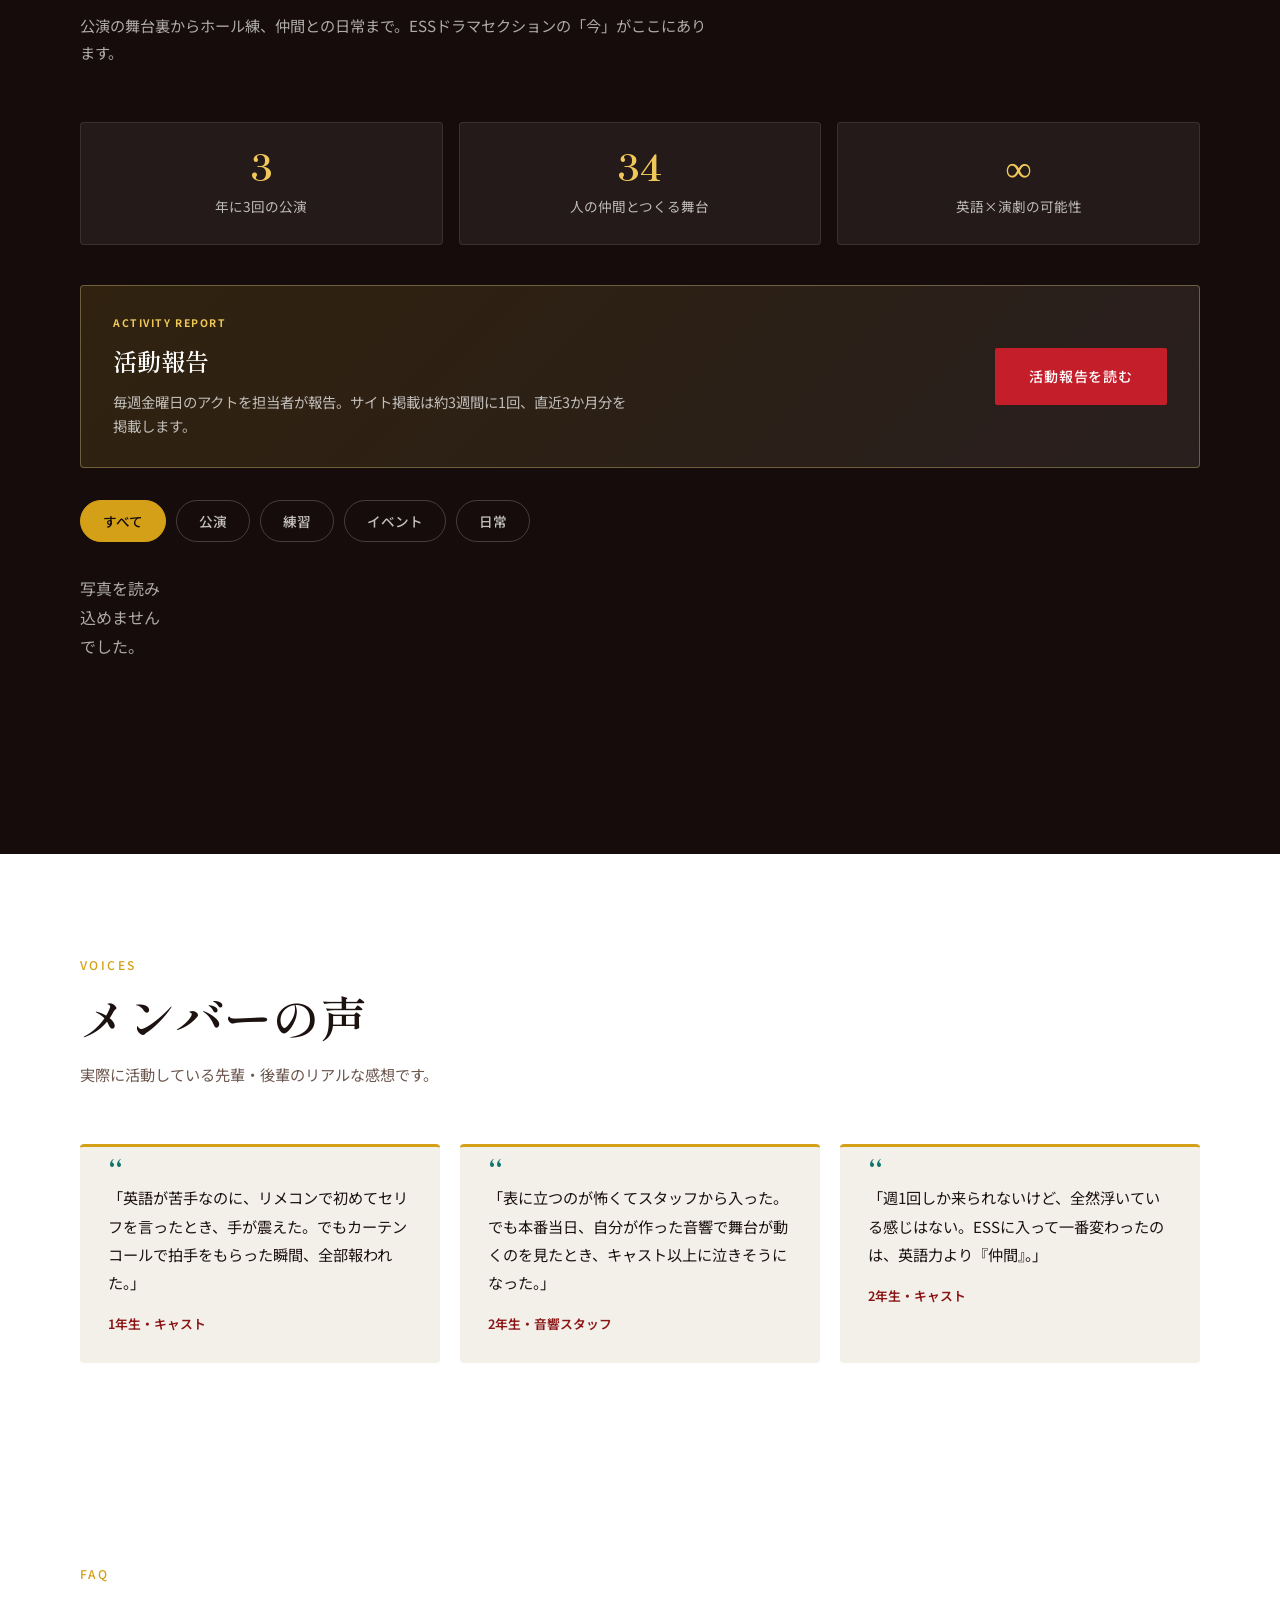
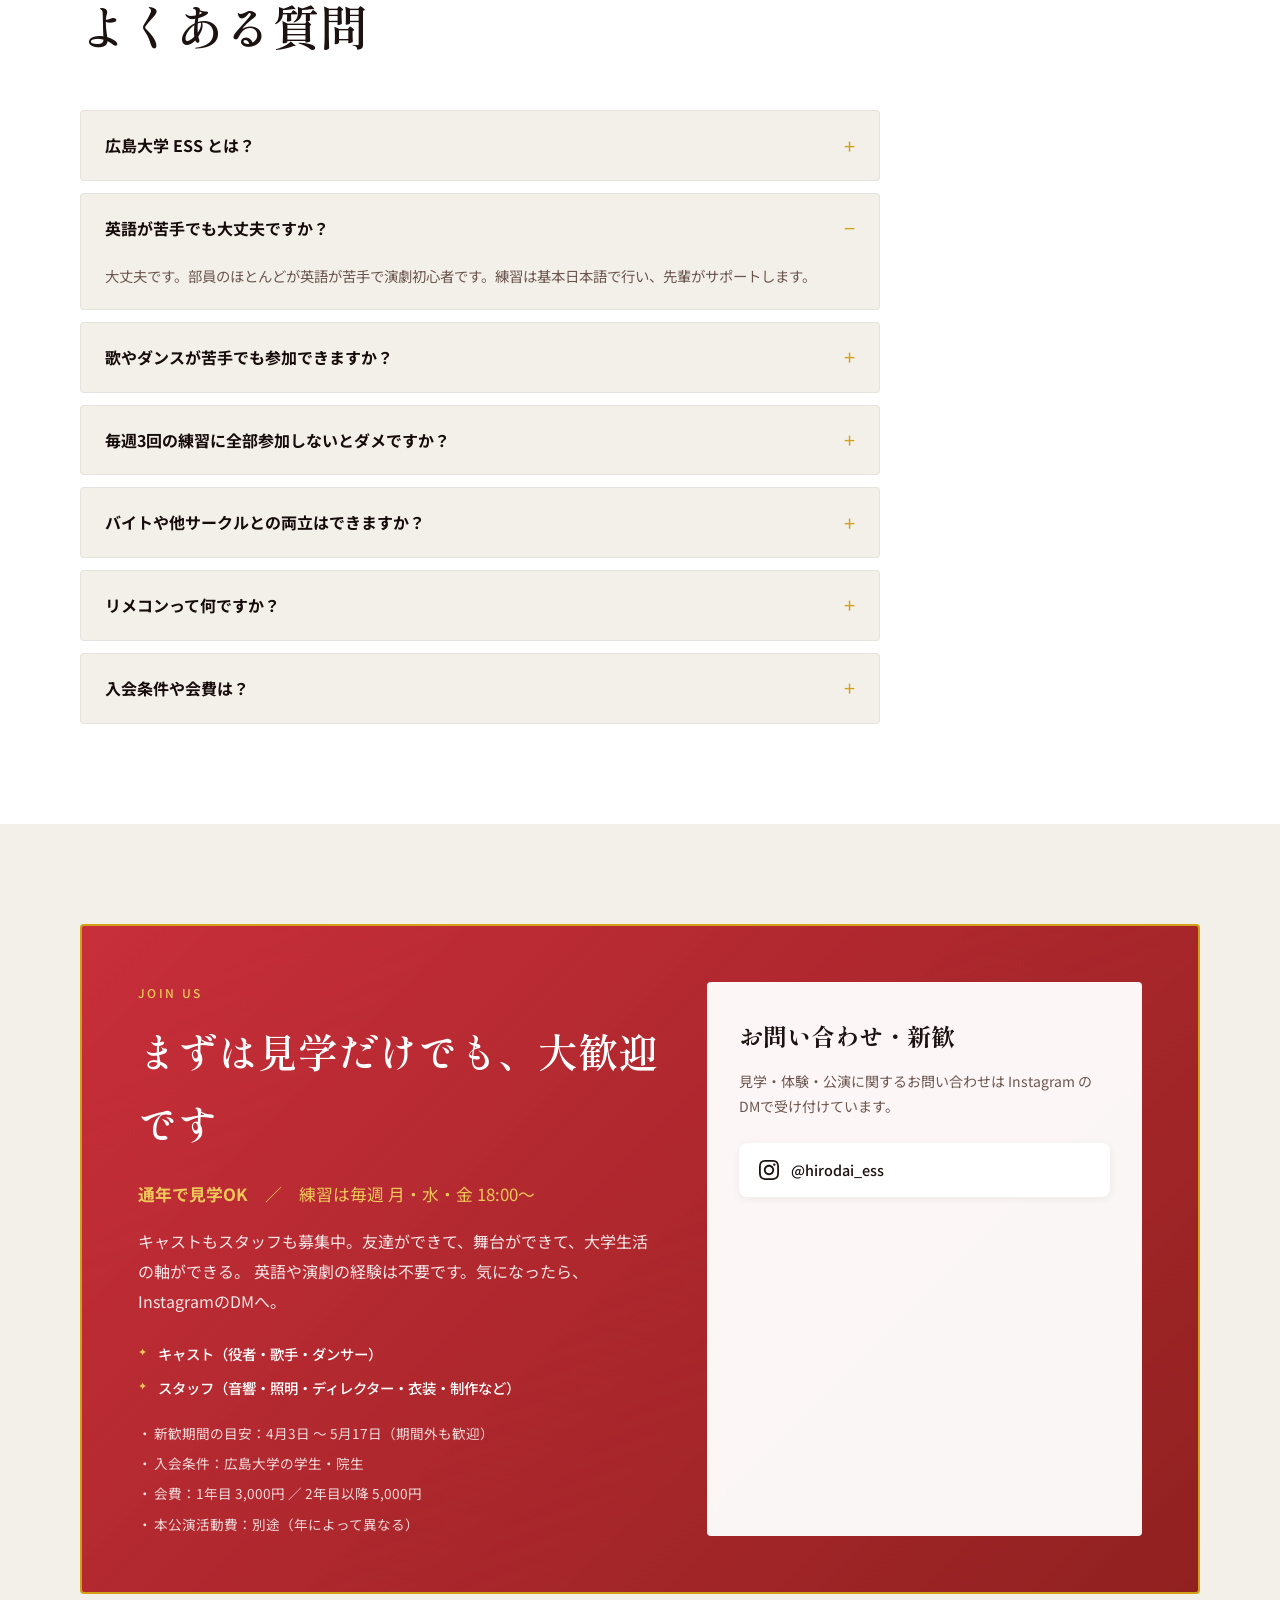
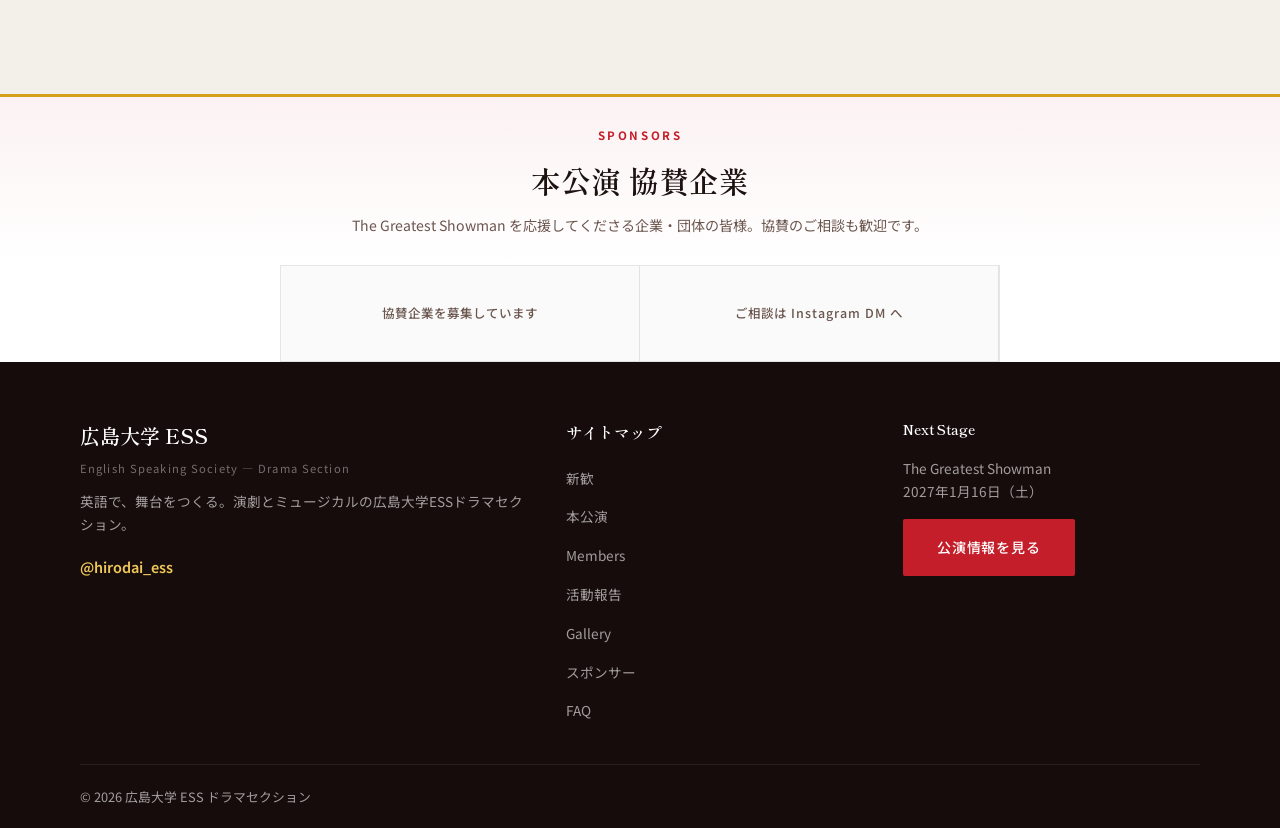
==== commit 50b697ce: "fix: harden homepage UX after review Co-authored-by: Cursor <cursoragent@cursor.com>" ====
--- a/index.html
+++ b/index.html
@@ -50,9 +50,9 @@
       {
         "@type": "Event",
         "@id": "https://shinohara-yuto.github.io/hirodai-ess-drama/#event-honkouen-2026",
-        "name": "2026 本公演 The Greatest Showman",
-        "description": "広島大学 ESS ドラマセクション 本公演。The Greatest Showman を全学年が一丸となって上演する一年間の集大成。",
-        "startDate": "2027-01-16T14:00:00+09:00",
+        "name": "2026年度 本公演 The Greatest Showman",
+        "description": "広島大学 ESS ドラマセクション 本公演。The Greatest Showman を全学年が一丸となって上演する一年間の集大成。開演時刻は決まり次第お知らせします。",
+        "startDate": "2027-01-16",
         "eventAttendanceMode": "https://schema.org/OfflineEventAttendanceMode",
         "eventStatus": "https://schema.org/EventScheduled",
         "location": {
@@ -103,9 +103,9 @@
   <link rel="stylesheet" href="css/style.css">
 </head>
 <body class="theme-circus intro-pending">
-  <div class="page-intro" id="page-intro" role="presentation" aria-hidden="true">
-    <div class="page-intro-mosaic" id="page-intro-mosaic"></div>
-    <div class="page-intro-veil"></div>
+  <div class="page-intro" id="page-intro" role="dialog" aria-modal="true" aria-label="サイト紹介">
+    <div class="page-intro-mosaic" id="page-intro-mosaic" aria-hidden="true"></div>
+    <div class="page-intro-veil" aria-hidden="true"></div>
     <div class="page-intro-copy">
       <p class="page-intro-brand">ESS</p>
       <p class="page-intro-line">英語で、舞台をつくる。</p>
@@ -144,7 +144,7 @@
   <main>
     <section class="hero" aria-labelledby="hero-title">
       <div class="hero-bg" aria-hidden="true">
-        <img src="assets/gallery/honkouen-1.jpg" alt="" class="hero-bg-image">
+        <img src="assets/gallery/honkouen-1.jpg" alt="" class="hero-bg-image" width="1600" height="900" fetchpriority="high" decoding="async">
         <div class="hero-stripes"></div>
         <div class="hero-spotlight"></div>
       </div>
@@ -179,7 +179,7 @@
             </div>
           </div>
           <div class="current-info">
-            <p class="current-eyebrow">2026 DRAMA 本公演</p>
+            <p class="current-eyebrow">2026年度 本公演</p>
             <h3 class="current-title current-title--show">The Greatest Showman</h3>
             <p class="current-subtitle">グレイテスト・ショーマン</p>
             <p class="current-desc">
@@ -205,7 +205,7 @@
               </div>
               <div>
                 <dt>開演</dt>
-                <dd>詳細は決まり次第お知らせ</dd>
+                <dd>時刻は決まり次第お知らせ</dd>
               </div>
               <div class="current-details-full">
                 <dt>お問い合わせ</dt>
@@ -353,7 +353,7 @@
             </div>
           </div>
           <ol class="year-schedule-list">
-            <li class="year-schedule-row year-schedule-row--current">
+            <li class="year-schedule-row">
               <div class="year-schedule-date"><span>1月</span></div>
               <div class="year-schedule-body">
                 <article class="year-schedule-chip year-schedule-chip--performance">
@@ -424,7 +424,7 @@
                 </article>
               </div>
             </li>
-            <li class="year-schedule-row">
+            <li class="year-schedule-row year-schedule-row--current">
               <div class="year-schedule-date"><span>10月</span></div>
               <div class="year-schedule-body">
                 <article class="year-schedule-chip year-schedule-chip--prep">
@@ -587,12 +587,12 @@
           <a href="reports.html" class="btn btn-primary">活動報告を読む</a>
         </div>
 
-        <div class="gallery-filters reveal" role="tablist" aria-label="写真カテゴリー">
-          <button class="gallery-filter is-active" type="button" data-filter="all" role="tab" aria-selected="true">すべて</button>
-          <button class="gallery-filter" type="button" data-filter="performance" role="tab" aria-selected="false">公演</button>
-          <button class="gallery-filter" type="button" data-filter="rehearsal" role="tab" aria-selected="false">練習</button>
-          <button class="gallery-filter" type="button" data-filter="event" role="tab" aria-selected="false">イベント</button>
-          <button class="gallery-filter" type="button" data-filter="daily" role="tab" aria-selected="false">日常</button>
+        <div class="gallery-filters reveal" role="group" aria-label="写真カテゴリー">
+          <button class="gallery-filter is-active" type="button" data-filter="all" aria-pressed="true">すべて</button>
+          <button class="gallery-filter" type="button" data-filter="performance" aria-pressed="false">公演</button>
+          <button class="gallery-filter" type="button" data-filter="rehearsal" aria-pressed="false">練習</button>
+          <button class="gallery-filter" type="button" data-filter="event" aria-pressed="false">イベント</button>
+          <button class="gallery-filter" type="button" data-filter="daily" aria-pressed="false">日常</button>
         </div>
 
         <div class="gallery-grid" id="gallery-grid" aria-live="polite"></div>
@@ -668,7 +668,7 @@
           <div class="join-content">
             <span class="section-label section-label--light">Join Us</span>
             <h2 id="join-heading" class="join-title">まずは見学だけでも、大歓迎です</h2>
-            <p class="join-period"><strong>新歓期間：4月3日 〜 5月17日</strong>（期間外の見学も相談OK）</p>
+            <p class="join-period"><strong>通年で見学OK</strong>　／　練習は毎週 月・水・金 18:00〜</p>
             <p class="join-text">
               キャストもスタッフも募集中。友達ができて、舞台ができて、大学生活の軸ができる。
               英語や演劇の経験は不要です。気になったら、InstagramのDMへ。
@@ -678,6 +678,7 @@
               <li>スタッフ（音響・照明・ディレクター・衣装・制作など）</li>
             </ul>
             <ul class="join-notes">
+              <li>新歓期間の目安：4月3日 〜 5月17日（期間外も歓迎）</li>
               <li>入会条件：広島大学の学生・院生</li>
               <li>会費：1年目 3,000円 ／ 2年目以降 5,000円</li>
               <li>本公演活動費：別途（年によって異なる）</li>
@@ -698,6 +699,15 @@
     </section>
   </main>
 
+  <section class="sponsors" id="sponsors" aria-labelledby="sponsors-heading">
+    <div class="sponsors-head">
+      <p class="sponsors-kicker">Sponsors</p>
+      <h2 id="sponsors-heading" class="sponsors-title">本公演 協賛企業</h2>
+      <p class="sponsors-lead">The Greatest Showman を応援してくださる企業・団体の皆様。協賛のご相談も歓迎です。</p>
+    </div>
+    <div class="sponsors-grid" id="sponsors-grid"></div>
+  </section>
+
   <footer class="site-footer">
     <div class="container footer-grid">
       <div class="footer-brand">
@@ -708,13 +718,13 @@
       <nav class="footer-nav" aria-label="フッターナビ">
         <p class="footer-nav-title">サイトマップ</p>
         <ul>
-          <li><a href="#about">About</a></li>
-          <li><a href="#current">最新公演</a></li>
+          <li><a href="#join">新歓</a></li>
+          <li><a href="#current">本公演</a></li>
           <li><a href="members.html">Members</a></li>
           <li><a href="reports.html">活動報告</a></li>
           <li><a href="#gallery">Gallery</a></li>
           <li><a href="#sponsors">スポンサー</a></li>
-          <li><a href="#join">Join Us</a></li>
+          <li><a href="#faq">FAQ</a></li>
         </ul>
       </nav>
       <div class="footer-cta">
@@ -729,15 +739,6 @@
     </div>
   </footer>
 
-  <section class="sponsors" id="sponsors" aria-labelledby="sponsors-heading">
-    <div class="sponsors-head">
-      <p class="sponsors-kicker">Sponsors</p>
-      <h2 id="sponsors-heading" class="sponsors-title">本公演 協賛企業</h2>
-      <p class="sponsors-lead">The Greatest Showman を応援してくださる企業・団体の皆様</p>
-    </div>
-    <div class="sponsors-grid" id="sponsors-grid"></div>
-  </section>
-
   <script src="js/main.js"></script>
 </body>
 </html>
--- a/css/style.css
+++ b/css/style.css
@@ -32,6 +32,16 @@
   scroll-behavior: smooth;
 }
 
+main [id],
+.sponsors[id] {
+  scroll-margin-top: calc(var(--announce-height) + var(--header-height) + 12px);
+}
+
+:focus-visible {
+  outline: 2px solid var(--color-accent);
+  outline-offset: 3px;
+}
+
 body {
   font-family: var(--font-sans);
   font-weight: 400;
@@ -682,10 +692,44 @@
 }
 
 /* ===== Member Stats ===== */
-.member-stats {
+.member-stats,
+.member-stats-link {
+  display: block;
   margin-top: 64px;
   padding-top: 48px;
   border-top: 1px solid rgba(26, 22, 37, 0.08);
+  text-decoration: none;
+  color: inherit;
+  cursor: pointer;
+}
+
+.member-stats-link .member-stats-title {
+  transition: color var(--transition);
+}
+
+.member-stats-link:hover .member-stats-title {
+  color: var(--color-circus-red);
+}
+
+.member-stats-link .stat-card {
+  transition: transform var(--transition), box-shadow var(--transition);
+}
+
+.member-stats-link:hover .stat-card {
+  transform: translateY(-3px);
+  box-shadow: 0 12px 32px rgba(22, 12, 11, 0.12);
+}
+
+.member-stats-cta {
+  text-align: center;
+  margin-top: 20px;
+  font-size: 0.85rem;
+  font-weight: 500;
+  color: var(--color-circus-red);
+}
+
+.member-stats-link:hover .member-stats-cta {
+  text-decoration: underline;
 }
 
 .member-stats-title {
@@ -1897,7 +1941,7 @@
   position: absolute;
   inset: 0;
   display: grid;
-  grid-template-columns: repeat(3, 1fr);
+  grid-template-columns: repeat(2, 1fr);
   grid-template-rows: repeat(2, 1fr);
   gap: 4px;
   padding: 4px;
@@ -1915,8 +1959,6 @@
 .page-intro-tile:nth-child(2) { animation-delay: 0.15s; }
 .page-intro-tile:nth-child(3) { animation-delay: 0.25s; }
 .page-intro-tile:nth-child(4) { animation-delay: 0.35s; }
-.page-intro-tile:nth-child(5) { animation-delay: 0.45s; }
-.page-intro-tile:nth-child(6) { animation-delay: 0.55s; }
 
 .page-intro-tile img {
   width: 100%;
@@ -2050,6 +2092,14 @@
   grid-template-columns: repeat(4, minmax(0, 1fr));
   width: 100%;
   border-top: 1px solid rgba(22, 12, 11, 0.1);
+}
+
+.sponsors-grid:has(.sponsor-banner:nth-child(1):nth-last-child(1)),
+.sponsors-grid:has(.sponsor-banner:nth-child(1):nth-last-child(2)) {
+  grid-template-columns: repeat(2, minmax(0, 1fr));
+  max-width: 720px;
+  margin-inline: auto;
+  border-inline: 1px solid rgba(22, 12, 11, 0.1);
 }
 
 .sponsor-banner {
@@ -2353,6 +2403,8 @@
     gap: 24px;
     transform: translateY(-120%);
     opacity: 0;
+    visibility: hidden;
+    pointer-events: none;
     transition: all var(--transition);
     box-shadow: var(--shadow);
   }
@@ -2360,6 +2412,8 @@
   .nav-links.open {
     transform: translateY(0);
     opacity: 1;
+    visibility: visible;
+    pointer-events: auto;
   }
 
   .site-header:not(.scrolled) .nav-links a {
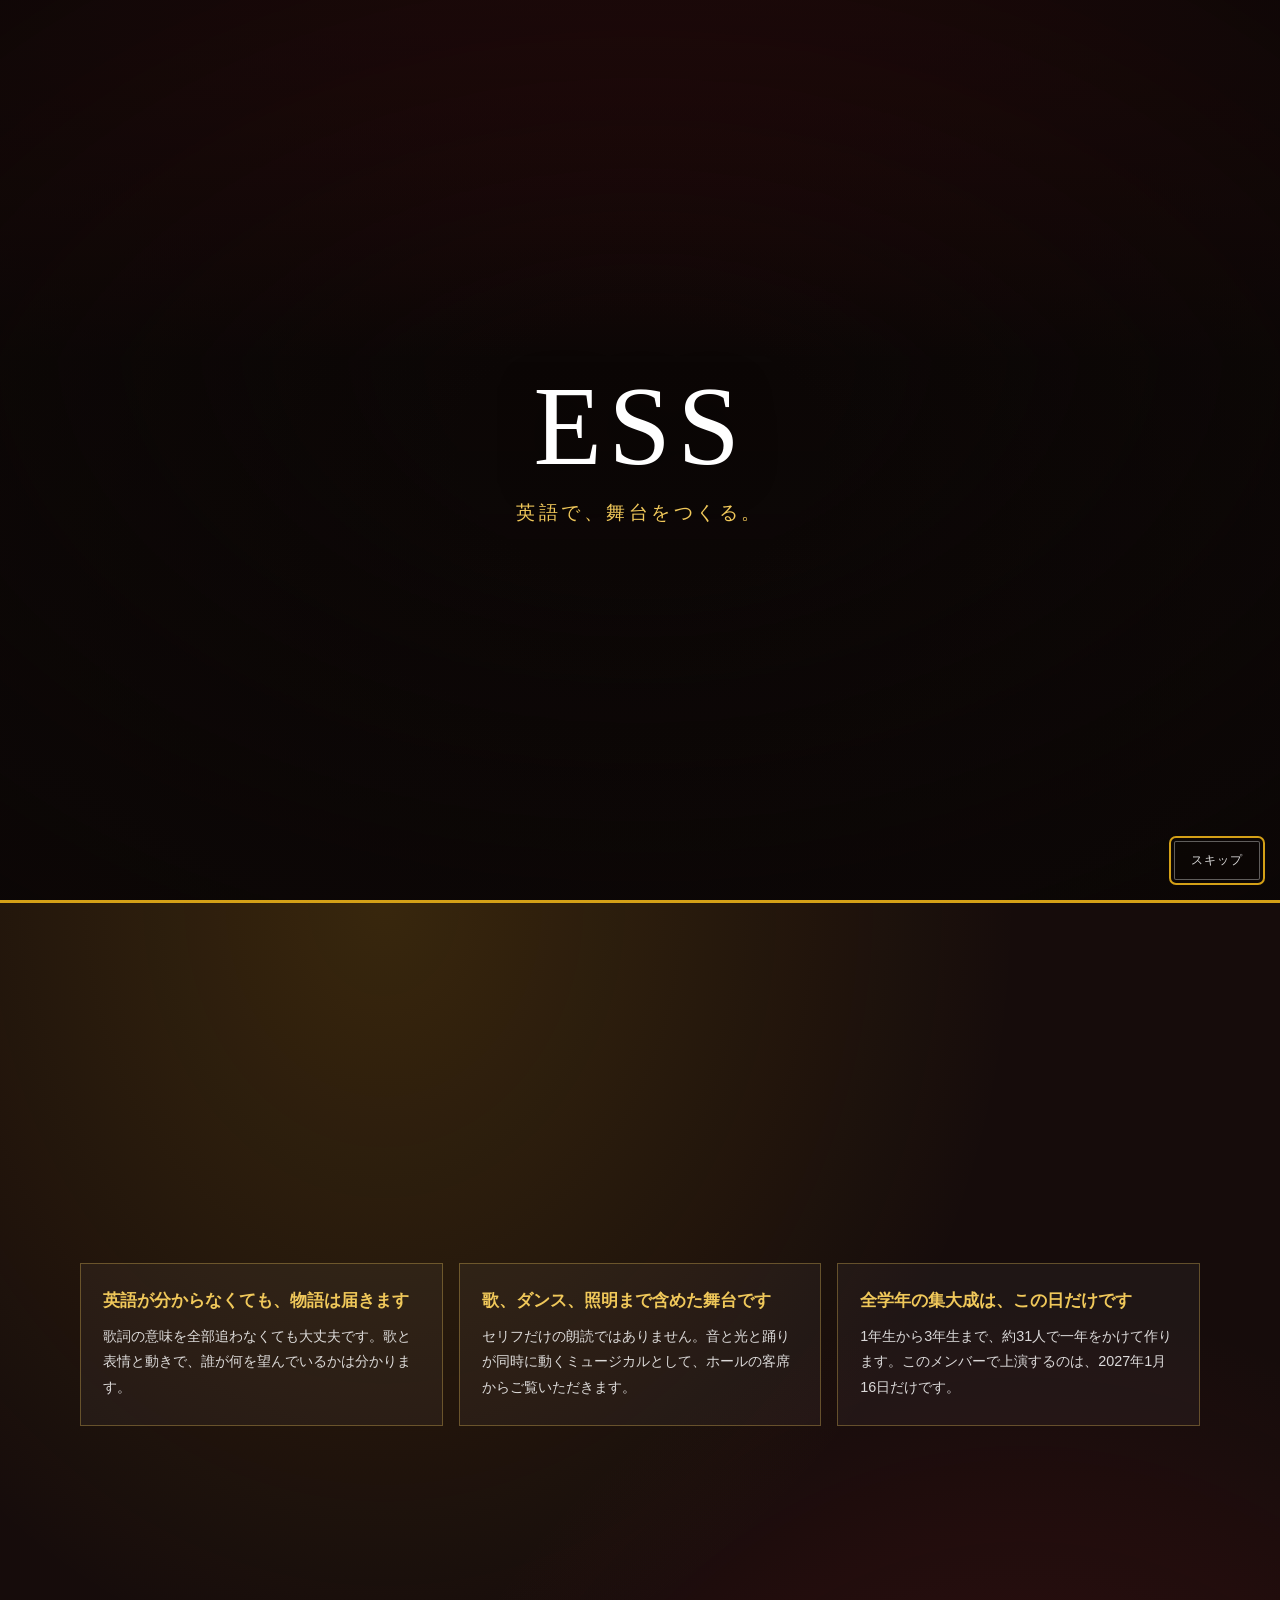
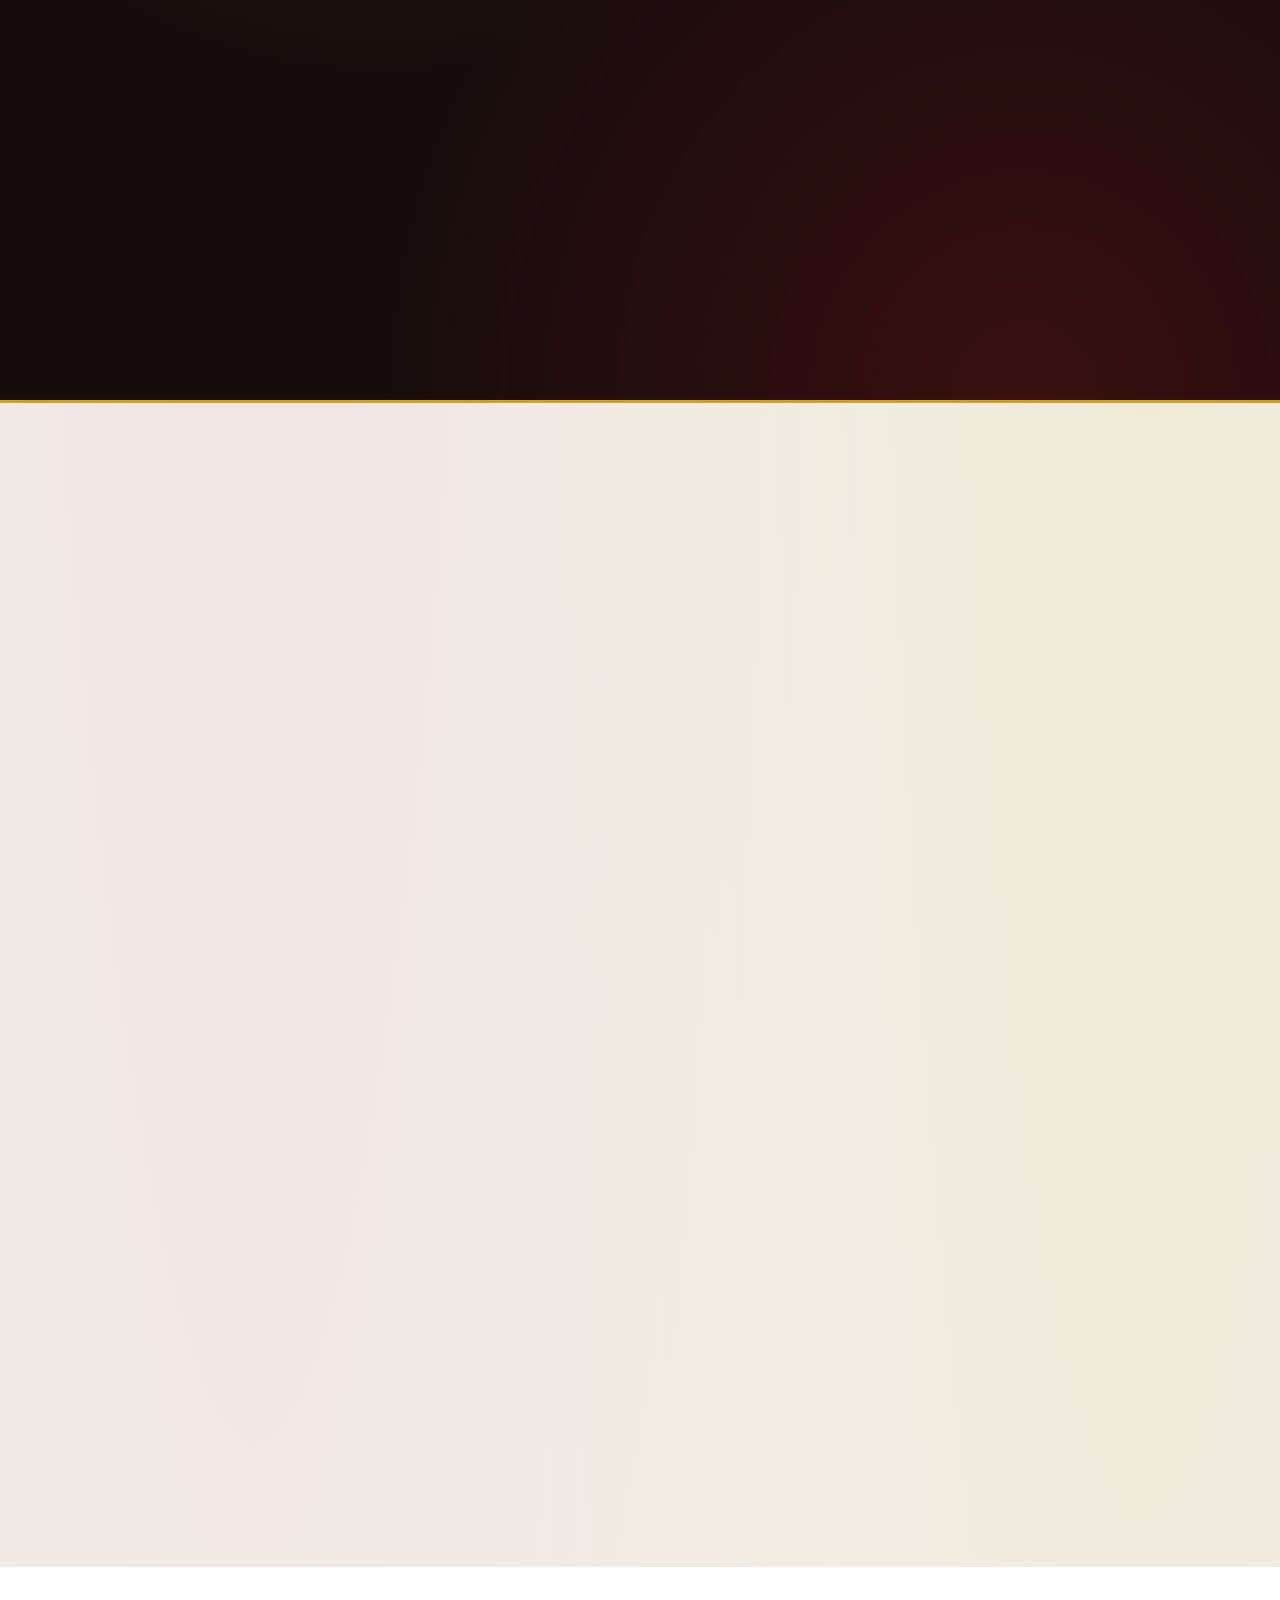
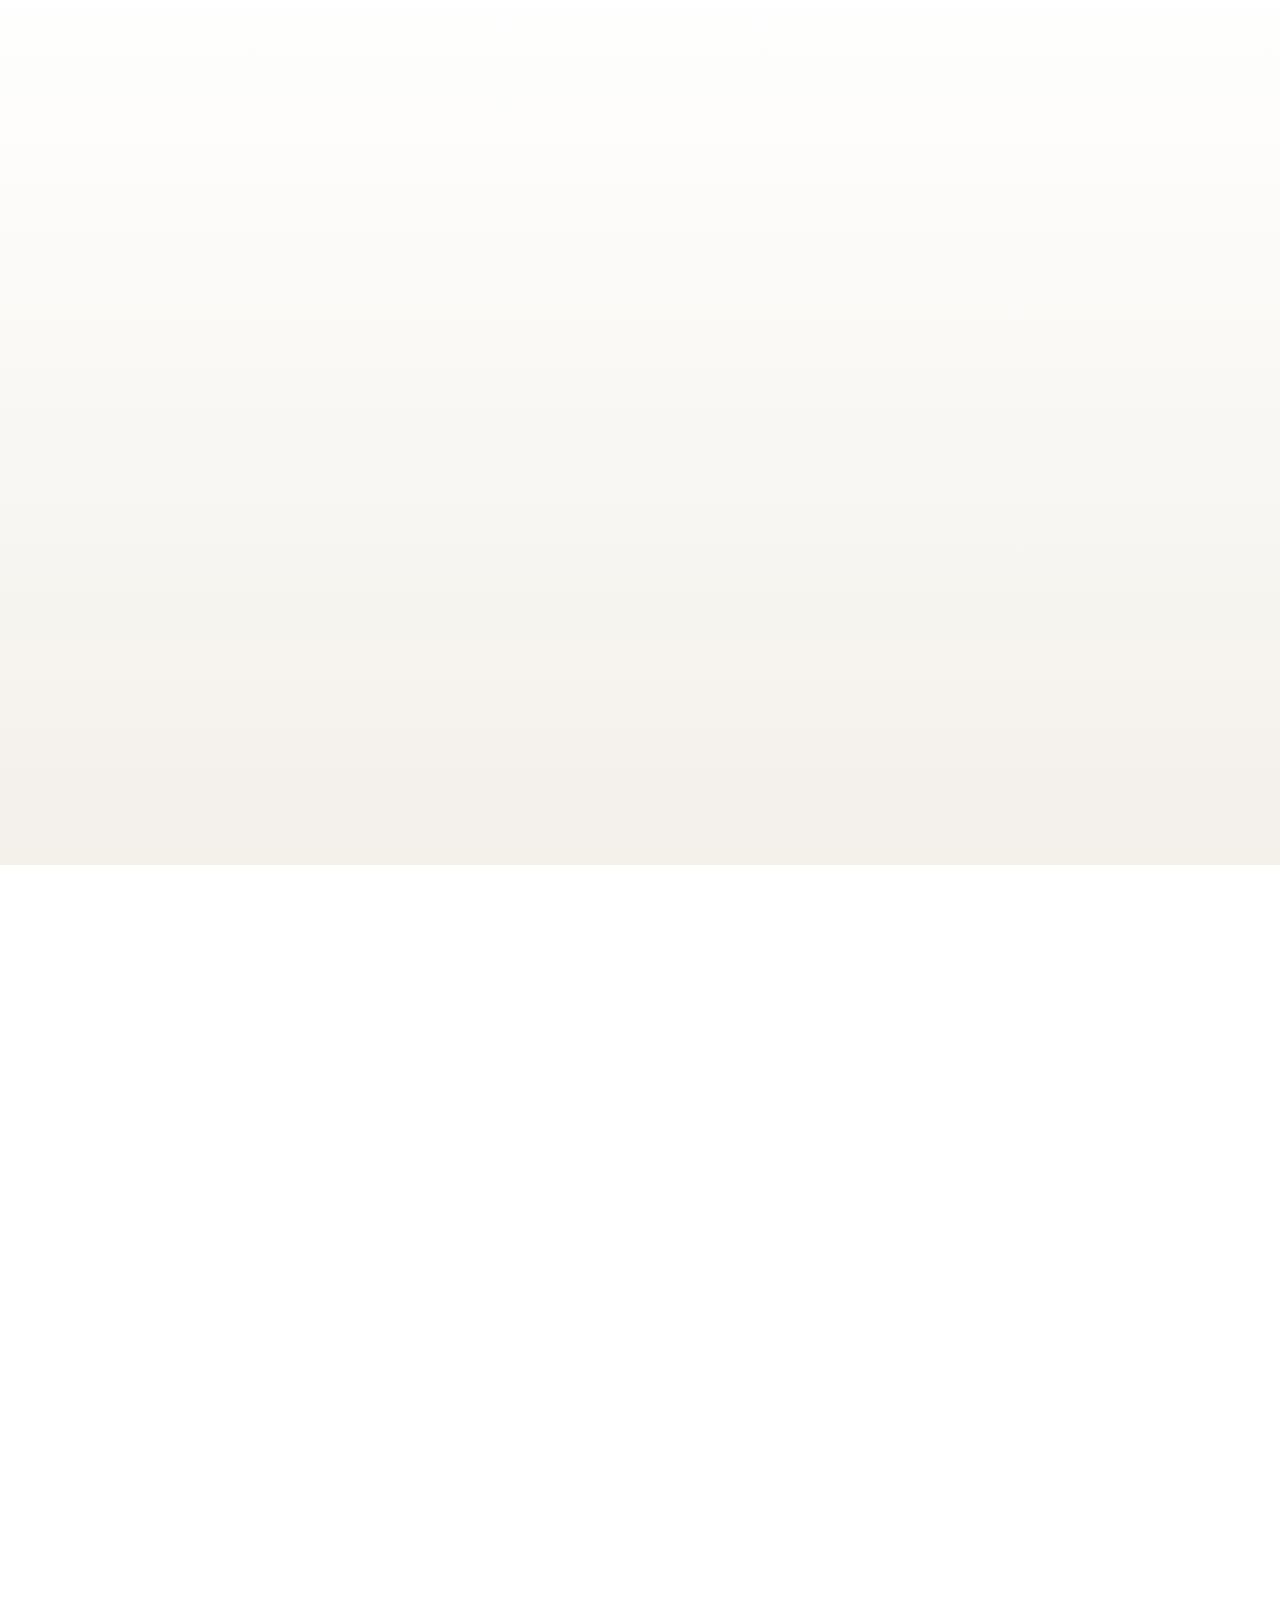
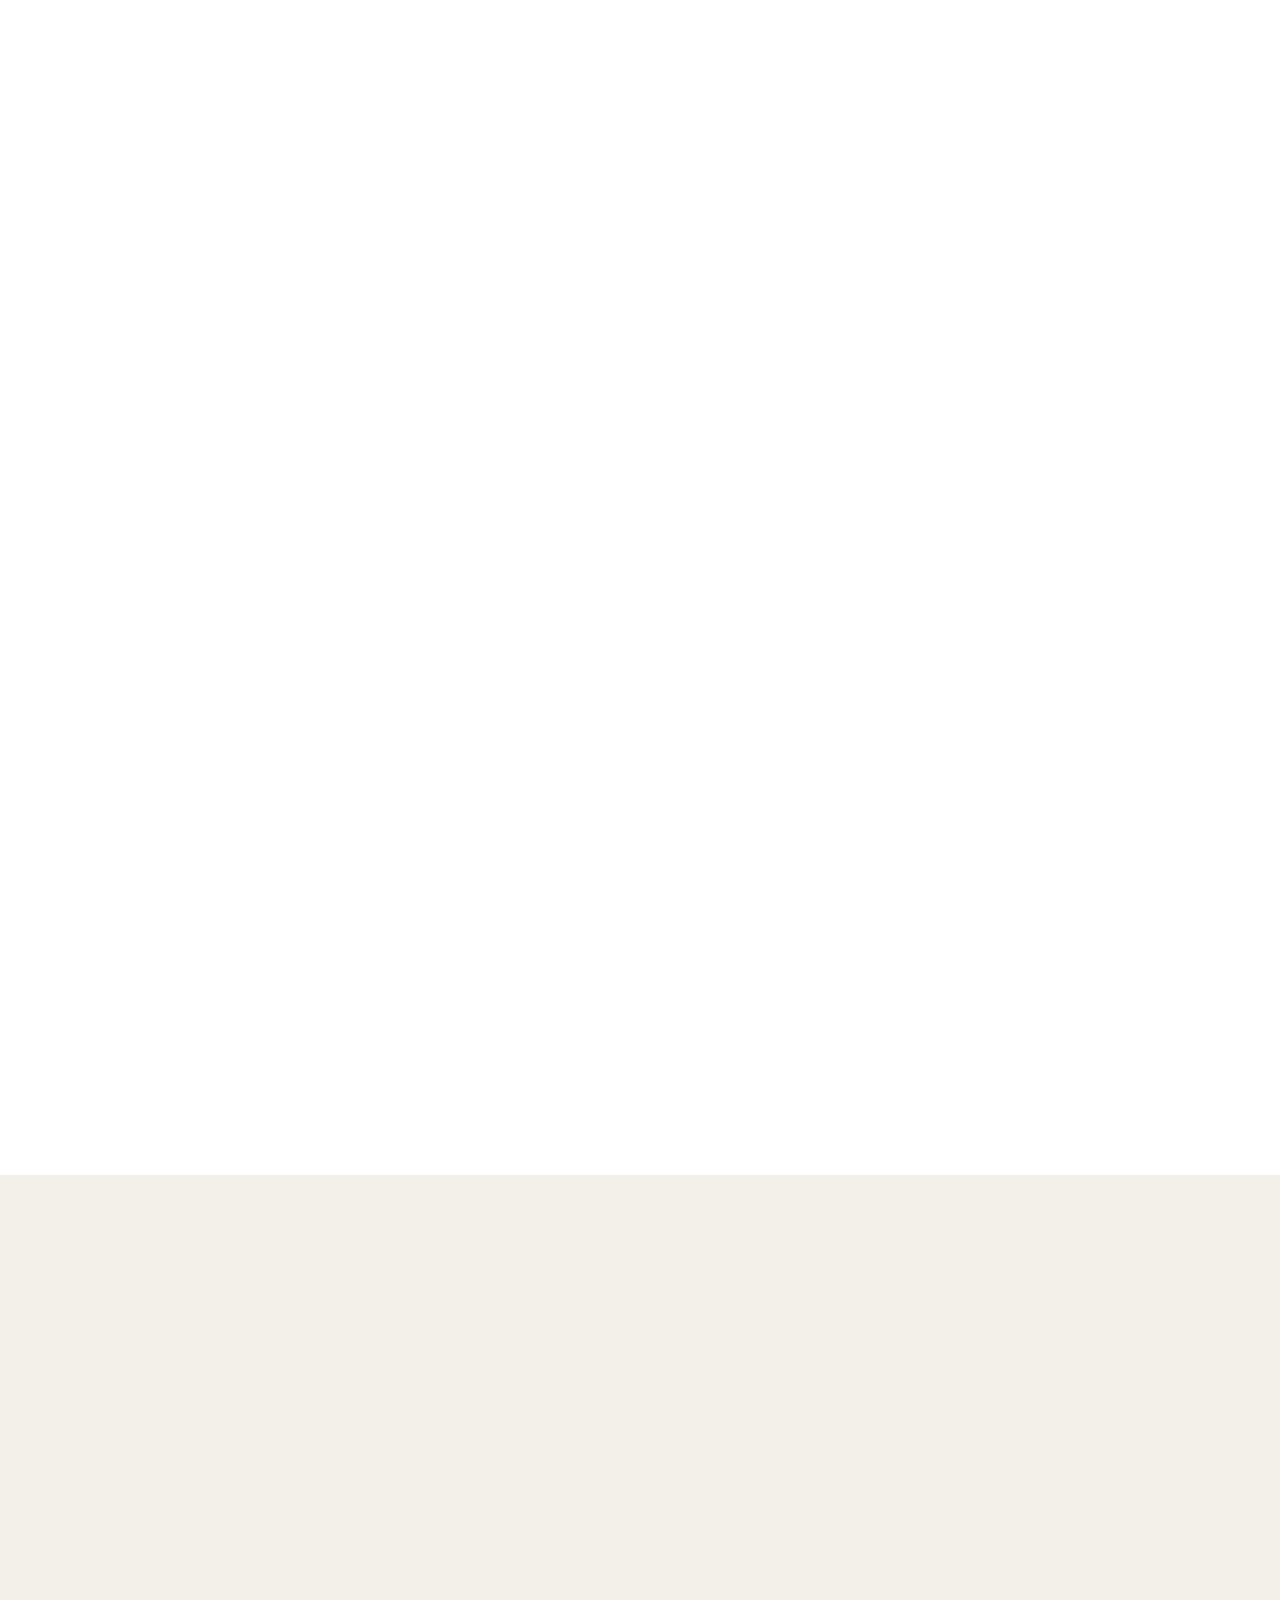
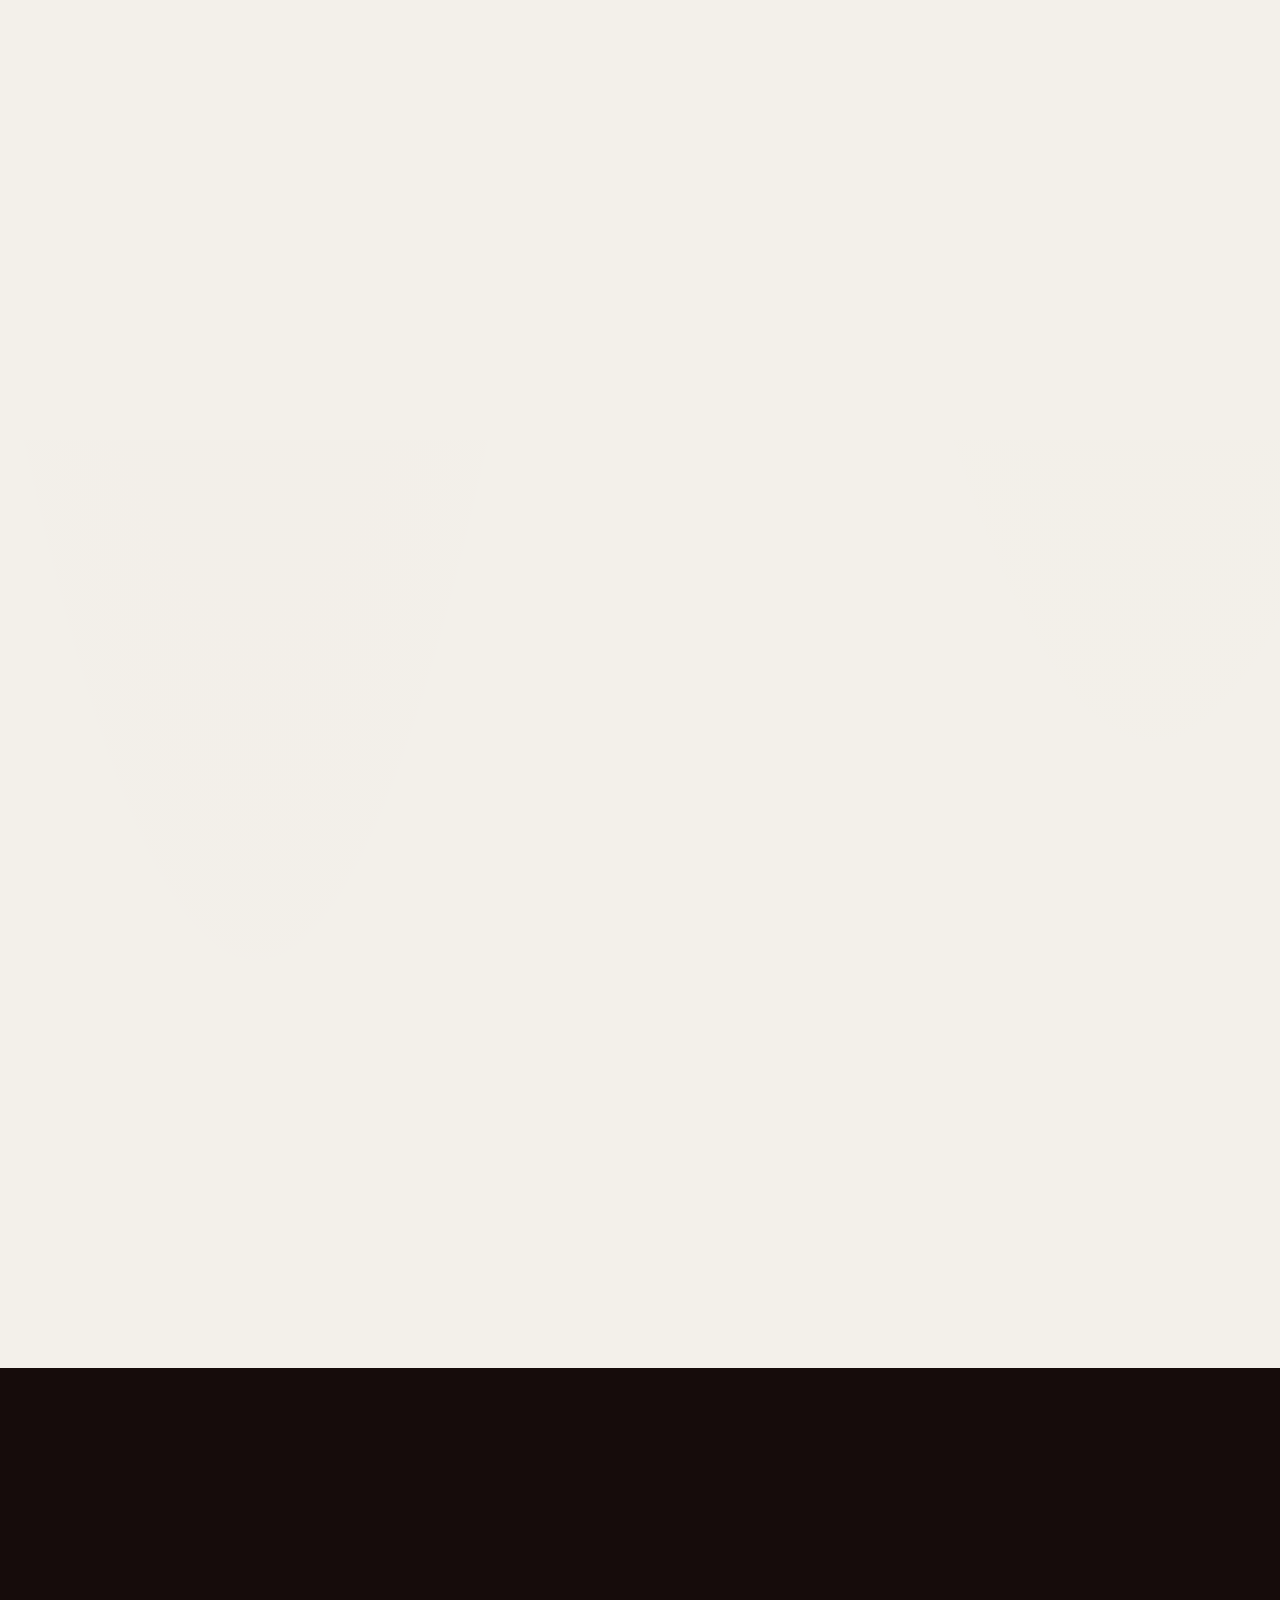
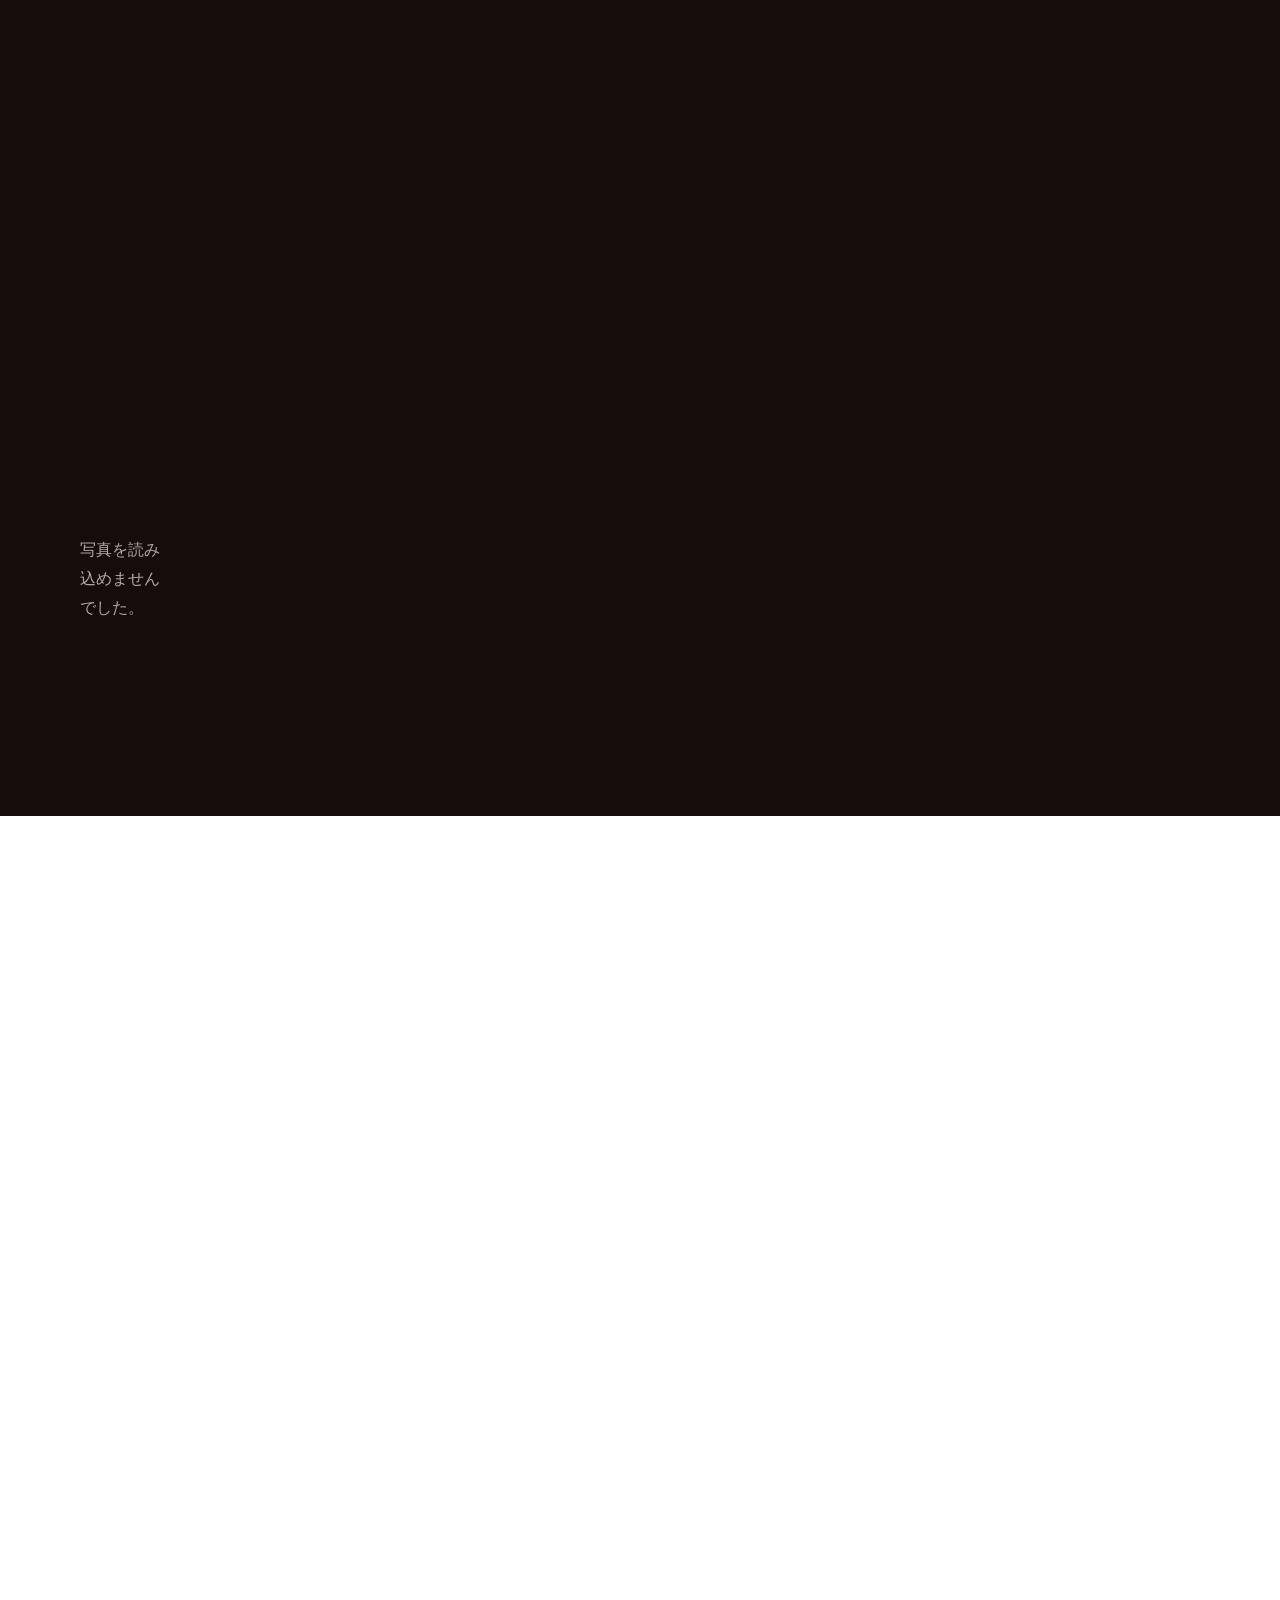
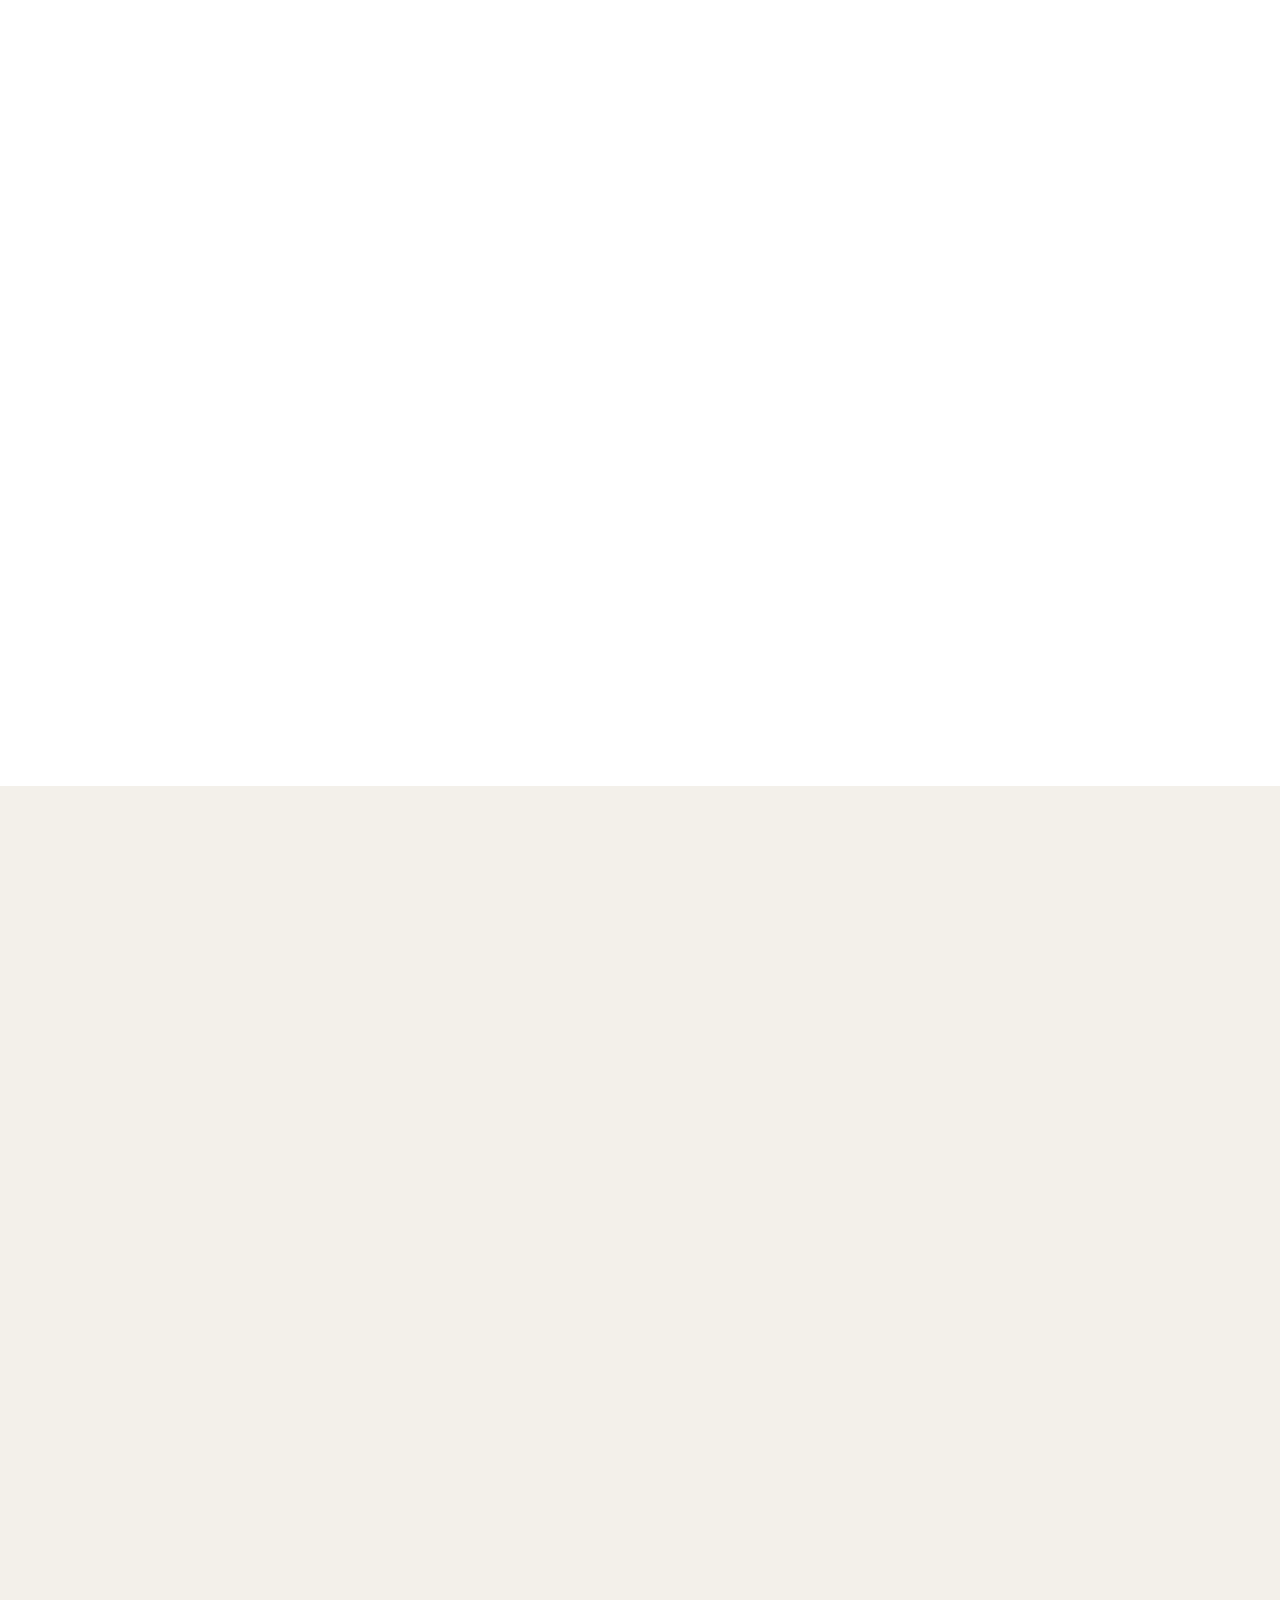
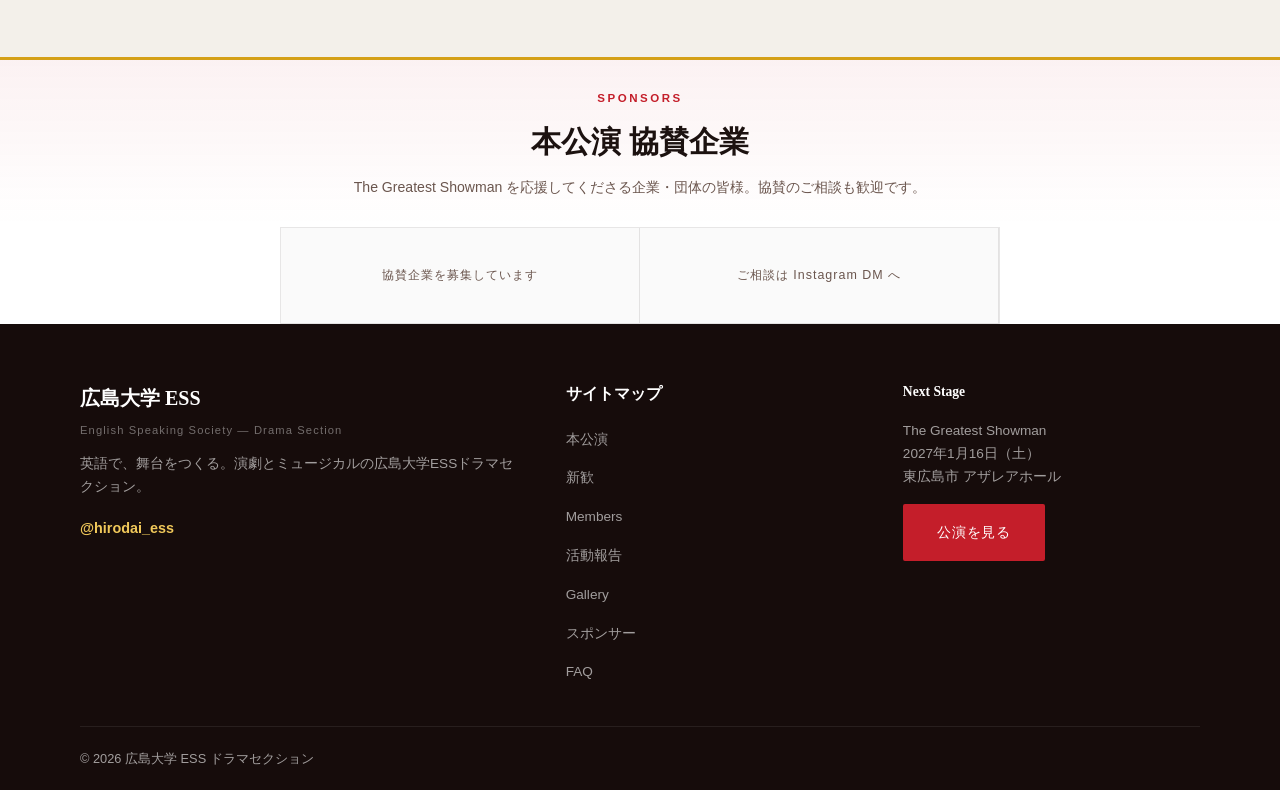
==== commit 6bed759e: "feat: lead homepage with the main show Open the page on The Greatest Showman and send visitors to In" ====
--- a/index.html
+++ b/index.html
@@ -3,8 +3,11 @@
 <head>
   <meta charset="UTF-8">
   <meta name="viewport" content="width=device-width, initial-scale=1.0">
-  <meta name="description" content="広島大学 ESS ドラマセクション公式サイト。英語が苦手でも演劇未経験でも大丈夫。新入生歓迎・見学OK。次の公演は2027年1月16日 本公演 The Greatest Showman。">
-  <meta name="keywords" content="広島大学 ESS, 広島大学ESS, ヒロダイ ESS, 広島大学 英語サークル, 広島大学 演劇, 広島大学 ミュージカル, The Greatest Showman, 新歓, 新入生">
+  <meta name="referrer" content="strict-origin-when-cross-origin">
+  <meta http-equiv="Content-Security-Policy" content="default-src 'self'; base-uri 'self'; object-src 'none'; frame-src 'none'; script-src 'self'; style-src 'self' https://fonts.googleapis.com; font-src 'self' https://fonts.gstatic.com; img-src 'self'; connect-src 'self'; form-action 'none'">
+  <script src="js/security.js"></script>
+  <meta name="description" content="2027年1月16日（土）、東広島市アザレアホール。広島大学 ESS ドラマセクションが英語で上演する本公演 The Greatest Showman。開演時刻と料金は決まり次第ご案内します。">
+  <meta name="keywords" content="広島大学 ESS, 広島大学ESS, ヒロダイ ESS, 広島大学 英語サークル, 広島大学 演劇, 広島大学 ミュージカル, The Greatest Showman, グレイテスト・ショーマン, アザレアホール, 東広島, 本公演">
   <meta name="robots" content="index, follow">
   <meta name="google-site-verification" content="NtsRxyaLdXXmO3iJF8ZyyDlZb_Qxucu5oCQzhPY67l8" />
   <link rel="canonical" href="https://shinohara-yuto.github.io/hirodai-ess-drama/">
@@ -12,15 +15,15 @@
   <meta property="og:type" content="website">
   <meta property="og:locale" content="ja_JP">
   <meta property="og:site_name" content="広島大学 ESS ドラマセクション">
-  <meta property="og:title" content="【公式】広島大学 ESS｜本公演 The Greatest Showman">
-  <meta property="og:description" content="2027年1月16日 本公演 The Greatest Showman。英語ミュージカル・演劇サークル。新歓・見学歓迎。">
+  <meta property="og:title" content="The Greatest Showman｜2027年1月16日｜広島大学 ESS 本公演">
+  <meta property="og:description" content="大学生が英語で届ける一夜。2027年1月16日（土）、東広島市アザレアホール。開演時刻と料金は決まり次第ご案内します。">
   <meta property="og:url" content="https://shinohara-yuto.github.io/hirodai-ess-drama/">
   <meta property="og:image" content="https://shinohara-yuto.github.io/hirodai-ess-drama/assets/gallery/honkouen-1.jpg">
   <meta name="twitter:card" content="summary_large_image">
-  <meta name="twitter:title" content="【公式】広島大学 ESS｜本公演 The Greatest Showman">
-  <meta name="twitter:description" content="2027年1月16日 本公演 The Greatest Showman。英語ミュージカル・演劇サークル。">
+  <meta name="twitter:title" content="The Greatest Showman｜2027年1月16日｜広島大学 ESS 本公演">
+  <meta name="twitter:description" content="大学生が英語で届ける一夜。2027年1月16日（土）、東広島市アザレアホール。開演時刻と料金は決まり次第ご案内します。">
   <meta name="twitter:image" content="https://shinohara-yuto.github.io/hirodai-ess-drama/assets/gallery/honkouen-1.jpg">
-  <title>【公式】広島大学 ESS｜本公演 The Greatest Showman</title>
+  <title>The Greatest Showman｜2027年1月16日｜広島大学 ESS 本公演</title>
   <script type="application/ld+json">
   {
     "@context": "https://schema.org",
@@ -51,7 +54,7 @@
         "@type": "Event",
         "@id": "https://shinohara-yuto.github.io/hirodai-ess-drama/#event-honkouen-2026",
         "name": "2026年度 本公演 The Greatest Showman",
-        "description": "広島大学 ESS ドラマセクション 本公演。The Greatest Showman を全学年が一丸となって上演する一年間の集大成。開演時刻は決まり次第お知らせします。",
+        "description": "2027年1月16日（土）、東広島市アザレアホール。広島大学 ESS ドラマセクションが英語で上演するミュージカル。開演時刻は未定で、決まり次第お知らせします。",
         "startDate": "2027-01-16",
         "eventAttendanceMode": "https://schema.org/OfflineEventAttendanceMode",
         "eventStatus": "https://schema.org/EventScheduled",
@@ -115,9 +118,9 @@
 
   <div class="announce-bar" role="region" aria-label="最新のお知らせ">
     <div class="announce-bar-inner container">
-      <span class="announce-badge">新入生歓迎</span>
-      <p class="announce-text">英語が苦手でも大丈夫 — <strong>見学だけでもOK</strong>。まずは気軽に来てみて</p>
-      <a href="#join" class="announce-link">新歓へ</a>
+      <span class="announce-badge">本公演</span>
+      <p class="announce-text"><strong>2027年1月16日（土）</strong> The Greatest Showman　東広島市アザレアホール</p>
+      <a href="#current" class="announce-link">公演へ</a>
     </div>
   </div>
 
@@ -128,9 +131,9 @@
         <span></span><span></span><span></span>
       </button>
       <ul class="nav-links">
+        <li><a href="#current">本公演</a></li>
         <li><a href="#join">新歓</a></li>
         <li><a href="#why">1年生へ</a></li>
-        <li><a href="#current">本公演</a></li>
         <li><a href="#about">About</a></li>
         <li><a href="members.html">Members</a></li>
         <li><a href="reports.html">活動報告</a></li>
@@ -149,12 +152,14 @@
         <div class="hero-spotlight"></div>
       </div>
       <div class="hero-content">
-        <p class="hero-brand"><span class="hero-brand-campus">広島大学</span> ESS</p>
-        <h1 id="hero-title" class="hero-title">大学、最初の舞台はここから。</h1>
-        <p class="hero-lead">英語が苦手でも、演劇未経験でも大丈夫。まずは見学から始めよう。</p>
+        <p class="hero-brand">広島大学 ESS ドラマセクション</p>
+        <h1 id="hero-title" class="hero-title hero-title--show">The Greatest Showman</h1>
+        <p class="hero-date">2027年1月16日（土）</p>
+        <p class="hero-venue">東広島市 アザレアホール</p>
+        <p class="hero-lead">大学生が、英語の歌と踊りで届ける一夜です。</p>
         <div class="hero-actions">
-          <a href="#join" class="btn btn-primary">新歓・見学はこちら</a>
-          <a href="#current" class="btn btn-outline btn-outline-light">本公演を見る</a>
+          <a href="#current" class="btn btn-primary">公演を見る</a>
+          <a href="#join" class="btn btn-outline btn-outline-light">見学・新歓はこちら</a>
         </div>
       </div>
       <div class="hero-scroll" aria-hidden="true">
@@ -166,26 +171,35 @@
     <section class="section current" id="current" aria-labelledby="current-heading">
       <div class="container">
         <div class="section-header section-header--light">
-          <span class="section-label">Coming Soon</span>
-          <h2 id="current-heading" class="section-title">本公演 The Greatest Showman</h2>
-          <p class="section-lead section-lead--light">夢と奇蹟のサーカスへようこそ。全学年が一丸となって作り上げる、一年間の集大成です。</p>
-        </div>
+          <span class="section-label">2026年度 本公演</span>
+          <h2 id="current-heading" class="section-title section-title--show">The Greatest Showman</h2>
+          <p class="current-subtitle">グレイテスト・ショーマン</p>
+          <p class="section-lead section-lead--light">見世物小屋の男が、夢と家族を手放さずにショーを大きくしていく物語を、歌と踊りで客席のすぐ前まで届けます。</p>
+        </div>
+        <ul class="current-promises">
+          <li class="current-promise">
+            <h3>英語が分からなくても、物語は届きます</h3>
+            <p>歌詞の意味を全部追わなくても大丈夫です。歌と表情と動きで、誰が何を望んでいるかは分かります。</p>
+          </li>
+          <li class="current-promise">
+            <h3>歌、ダンス、照明まで含めた舞台です</h3>
+            <p>セリフだけの朗読ではありません。音と光と踊りが同時に動くミュージカルとして、ホールの客席からご覧いただきます。</p>
+          </li>
+          <li class="current-promise">
+            <h3>全学年の集大成は、この日だけです</h3>
+            <p>1年生から3年生まで、約31人で一年をかけて作ります。このメンバーで上演するのは、2027年1月16日だけです。</p>
+          </li>
+        </ul>
         <div class="current-card">
           <div class="current-marquee" aria-hidden="true">
             <div class="current-marquee-ring">
-              <span class="current-marquee-show">Ladies &amp; Gentlemen</span>
+              <span class="current-marquee-show">英語ミュージカル</span>
               <strong class="current-marquee-title">The Greatest Showman</strong>
               <span class="current-marquee-date">2027.01.16</span>
             </div>
           </div>
           <div class="current-info">
-            <p class="current-eyebrow">2026年度 本公演</p>
-            <h3 class="current-title current-title--show">The Greatest Showman</h3>
-            <p class="current-subtitle">グレイテスト・ショーマン</p>
-            <p class="current-desc">
-              見世物小屋から始まる、夢と家族とショーマンシップの物語。
-              歌い、踊り、観る人を巻き込む——ESSドラマが届ける英語ミュージカルの祭典です。
-            </p>
+            <p class="current-place">会場は、東広島市のアザレアホールです。</p>
             <div class="current-countdown" id="hero-countdown" aria-live="polite">
               <span class="current-countdown-label">開演まで</span>
               <span class="current-countdown-value" id="countdown-value">--</span>
@@ -196,23 +210,20 @@
                 <dd>2027年1月16日（土）</dd>
               </div>
               <div>
-                <dt>担当</dt>
-                <dd>1・2・3年生</dd>
-              </div>
-              <div>
                 <dt>会場</dt>
                 <dd>アザレアホール（東広島市）</dd>
               </div>
               <div>
                 <dt>開演</dt>
-                <dd>時刻は決まり次第お知らせ</dd>
-              </div>
-              <div class="current-details-full">
-                <dt>お問い合わせ</dt>
-                <dd>Instagram のDMにてお気軽にどうぞ</dd>
+                <dd>未定（決まり次第お知らせ）</dd>
+              </div>
+              <div>
+                <dt>出演</dt>
+                <dd>1・2・3年生</dd>
               </div>
             </dl>
-            <a href="https://www.instagram.com/hirodai_ess/" class="btn btn-primary" target="_blank" rel="noopener noreferrer">Instagram でお問い合わせ</a>
+            <p class="current-reserve-note">料金と開演時刻は決まり次第、このアカウントで案内します。</p>
+            <a href="https://www.instagram.com/hirodai_ess/" class="btn btn-primary" target="_blank" rel="noopener noreferrer">公演の先行案内を受け取る</a>
           </div>
         </div>
       </div>
@@ -232,7 +243,7 @@
             </p>
             <p>
               広島大学の英語サークル ESS として、東広島キャンパスを拠点に活動しています。
-              英語ミュージカル・演劇を通じて、34名のメンバーが年3回の公演に向けて取り組んでいます。
+              英語ミュージカル・演劇を通じて、31名のメンバーが年3回の公演に向けて取り組んでいます。
             </p>
             <p>
               英語が苦手でも心配なし。部員のほとんどが英語が苦手で演劇初心者です。
@@ -274,16 +285,15 @@
               <span class="stat-note">他1名</span>
             </div>
             <div class="stat-card">
-              <span class="stat-num">7</span>
+              <span class="stat-num">6</span>
               <span class="stat-label">2年生</span>
-              <span class="stat-note">他1名</span>
             </div>
             <div class="stat-card">
-              <span class="stat-num">10</span>
+              <span class="stat-num">9</span>
               <span class="stat-label">3年生</span>
             </div>
             <div class="stat-card stat-card--total">
-              <span class="stat-num">34</span>
+              <span class="stat-num">31</span>
               <span class="stat-label">合計</span>
             </div>
           </div>
@@ -318,7 +328,7 @@
           <article class="why-card reveal">
             <span class="why-icon">04</span>
             <h3>公演以外も、仲間と全力</h3>
-            <p>ドラマ旅行、川そうめん、ゆかた祭り、学園祭、合宿、ハロウィン。舞台の前後も含めて、34人の時間がずっと続いていく。</p>
+            <p>ドラマ旅行、川そうめん、ゆかた祭り、学園祭、合宿、ハロウィン。舞台の前後も含めて、31人の時間がずっと続いていく。</p>
           </article>
         </div>
       </div>
@@ -547,7 +557,7 @@
             <div class="production-season">Next — 本公演</div>
             <h3 class="production-title">The Greatest Showman</h3>
             <p class="production-subtitle">グレイテスト・ショーマン</p>
-            <p class="production-desc">2027年1月16日（土）アザレアホール。夢と奇蹟のサーカス——全学年の集大成。</p>
+            <p class="production-desc">2027年1月16日（土）東広島市アザレアホール。全学年で上演する英語のミュージカルです。開演時刻は未定です。</p>
           </article>
         </div>
       </div>
@@ -569,7 +579,7 @@
             <span class="gallery-highlight-text">年に3回の公演</span>
           </div>
           <div class="gallery-highlight">
-            <span class="gallery-highlight-num">34</span>
+            <span class="gallery-highlight-num">31</span>
             <span class="gallery-highlight-text">人の仲間とつくる舞台</span>
           </div>
           <div class="gallery-highlight">
@@ -718,8 +728,8 @@
       <nav class="footer-nav" aria-label="フッターナビ">
         <p class="footer-nav-title">サイトマップ</p>
         <ul>
+          <li><a href="#current">本公演</a></li>
           <li><a href="#join">新歓</a></li>
-          <li><a href="#current">本公演</a></li>
           <li><a href="members.html">Members</a></li>
           <li><a href="reports.html">活動報告</a></li>
           <li><a href="#gallery">Gallery</a></li>
@@ -729,8 +739,8 @@
       </nav>
       <div class="footer-cta">
         <p class="footer-nav-title">Next Stage</p>
-        <p>The Greatest Showman<br>2027年1月16日（土）</p>
-        <a href="#current" class="btn btn-primary btn-sm">公演情報を見る</a>
+        <p>The Greatest Showman<br>2027年1月16日（土）<br>東広島市 アザレアホール</p>
+        <a href="#current" class="btn btn-primary btn-sm">公演を見る</a>
       </div>
     </div>
     <div class="container footer-bottom">
--- a/css/style.css
+++ b/css/style.css
@@ -166,6 +166,7 @@
 
 .announce-text {
   flex: 1;
+  min-width: 0;
   font-size: 0.8rem;
   white-space: nowrap;
   overflow: hidden;
@@ -337,35 +338,28 @@
   position: absolute;
   inset: 0;
   background:
-    linear-gradient(to bottom, rgba(22, 12, 11, 0.55) 0%, rgba(22, 12, 11, 0.72) 45%, rgba(22, 12, 11, 0.94) 100%),
-    radial-gradient(circle at 50% 20%, rgba(196, 30, 42, 0.25) 0%, transparent 50%);
+    linear-gradient(to bottom, rgba(22, 12, 11, 0.72) 0%, rgba(22, 12, 11, 0.82) 42%, rgba(22, 12, 11, 0.94) 100%),
+    radial-gradient(ellipse at 50% 42%, rgba(22, 12, 11, 0.55) 0%, transparent 58%),
+    radial-gradient(circle at 50% 20%, rgba(196, 30, 42, 0.22) 0%, transparent 50%);
 }
 
 .hero-content {
   position: relative;
   z-index: 1;
   animation: fadeUp 1.1s ease-out;
-  max-width: 820px;
+  width: min(820px, 100%);
+  min-width: 0;
 }
 
 .hero-brand {
-  font-family: var(--font-display);
-  font-size: clamp(3.4rem, 11vw, 7.5rem);
-  line-height: 0.92;
-  letter-spacing: 0.04em;
-  color: #fff;
-  margin-bottom: 18px;
-  text-shadow: 0 6px 40px rgba(0, 0, 0, 0.45);
-}
-
-.hero-brand-campus {
-  display: block;
-  font-family: var(--font-serif);
-  font-size: 0.22em;
+  font-family: var(--font-serif);
+  font-size: clamp(0.78rem, 1.8vw, 0.95rem);
   font-weight: 600;
-  letter-spacing: 0.28em;
-  margin-bottom: 0.2em;
+  line-height: 1.5;
+  letter-spacing: 0.18em;
   color: var(--color-accent-light);
+  margin-bottom: 14px;
+  text-shadow: 0 2px 16px rgba(0, 0, 0, 0.45);
 }
 
 .hero-title {
@@ -381,13 +375,46 @@
   margin-inline: auto;
 }
 
+.hero-title--show {
+  font-family: var(--font-display);
+  font-weight: 400;
+  font-size: clamp(2.15rem, 6.4vw, 4.6rem);
+  line-height: 1.12;
+  letter-spacing: 0.03em;
+  color: #fff;
+  margin-bottom: 16px;
+  max-width: 11em;
+  text-shadow: 0 4px 28px rgba(0, 0, 0, 0.55);
+}
+
+.hero-date,
+.hero-venue {
+  font-family: var(--font-serif);
+  font-weight: 600;
+  letter-spacing: 0.08em;
+  text-shadow: 0 2px 16px rgba(0, 0, 0, 0.45);
+}
+
+.hero-date {
+  font-size: clamp(1.05rem, 2.6vw, 1.35rem);
+  color: var(--color-accent-light);
+  margin-bottom: 6px;
+}
+
+.hero-venue {
+  font-size: clamp(0.92rem, 2.2vw, 1.05rem);
+  color: rgba(255, 255, 255, 0.92);
+  margin-bottom: 14px;
+}
+
 .hero-lead {
   font-size: clamp(0.98rem, 2.2vw, 1.12rem);
-  color: rgba(255, 255, 255, 0.88);
-  margin-bottom: 36px;
-  line-height: 1.9;
+  color: rgba(255, 255, 255, 0.92);
+  margin-bottom: 28px;
+  line-height: 1.8;
   max-width: 28em;
   margin-inline: auto;
+  text-shadow: 0 2px 16px rgba(0, 0, 0, 0.45);
 }
 
 .hero-actions {
@@ -1340,6 +1367,70 @@
 
 .current-details-full {
   grid-column: 1 / -1;
+}
+
+.section-title--show {
+  font-family: var(--font-display);
+  font-weight: 400;
+  letter-spacing: 0.03em;
+  line-height: 1.2;
+}
+
+.current .section-lead--light {
+  color: rgba(255, 255, 255, 0.86);
+  font-size: 1.02rem;
+  line-height: 1.85;
+  max-width: 40em;
+}
+
+.current .current-subtitle {
+  margin-top: 8px;
+  margin-bottom: 0;
+  color: rgba(255, 255, 255, 0.72);
+}
+
+.current-promises {
+  display: grid;
+  grid-template-columns: repeat(3, 1fr);
+  gap: 16px;
+  margin: 0 0 48px;
+  padding: 0;
+  list-style: none;
+}
+
+.current-promise {
+  padding: 24px 22px;
+  border: 1px solid rgba(240, 200, 90, 0.32);
+  background: rgba(255, 255, 255, 0.04);
+}
+
+.current-promise h3 {
+  font-family: var(--font-serif);
+  font-size: 1.05rem;
+  font-weight: 600;
+  line-height: 1.5;
+  margin-bottom: 10px;
+  color: var(--color-accent-light);
+}
+
+.current-promise p {
+  font-size: 0.9rem;
+  line-height: 1.8;
+  color: rgba(255, 255, 255, 0.84);
+}
+
+.current-place {
+  margin-bottom: 20px;
+  font-size: 1rem;
+  line-height: 1.7;
+  color: rgba(255, 255, 255, 0.9);
+}
+
+.current-reserve-note {
+  margin-bottom: 16px;
+  font-size: 0.9rem;
+  line-height: 1.75;
+  color: rgba(255, 255, 255, 0.82);
 }
 
 /* ===== FAQ ===== */
@@ -2280,6 +2371,7 @@
 @media (max-width: 900px) {
   .about-grid,
   .current-card,
+  .current-promises,
   .production-grid,
   .join-card,
   .performance-types,
@@ -2435,7 +2527,7 @@
 
 @media (max-width: 600px) {
   :root {
-    --announce-height: 92px;
+    --announce-height: 44px;
     --header-height: 64px;
   }
 
@@ -2448,25 +2540,15 @@
   }
 
   .announce-bar-inner {
-    display: grid;
-    grid-template-columns: auto 1fr auto;
-    grid-template-rows: auto auto;
-    gap: 8px 12px;
+    display: flex;
+    flex-wrap: nowrap;
+    gap: 10px;
     align-items: center;
-    padding: 10px 0 12px;
-    min-height: var(--announce-height);
-  }
-
-  .announce-badge {
-    grid-column: 1;
-    grid-row: 1;
-    order: unset;
+    padding: 8px 0;
+    min-height: 44px;
   }
 
   .announce-link {
-    grid-column: 3;
-    grid-row: 1;
-    order: unset;
     margin-left: 0;
     padding: 6px 10px;
     border: 1px solid rgba(232, 212, 139, 0.35);
@@ -2474,14 +2556,11 @@
   }
 
   .announce-text {
-    grid-column: 1 / -1;
-    grid-row: 2;
-    order: unset;
-    flex-basis: auto;
-    white-space: normal;
+    white-space: nowrap;
+    overflow: hidden;
+    text-overflow: ellipsis;
     font-size: 0.72rem;
-    line-height: 1.55;
-    padding-right: 0;
+    line-height: 1.4;
   }
 
   .nav {
@@ -2508,20 +2587,29 @@
 
   .hero {
     min-height: 100svh;
-    padding-bottom: 100px;
-  }
-
-  .hero-brand {
-    font-size: clamp(2.8rem, 14vw, 5rem);
-  }
-
-  .hero-title {
-    font-size: clamp(1.25rem, 5.2vw, 1.85rem);
+    align-items: center;
+    padding: calc(var(--announce-height) + var(--header-height) + 12px) 4vw 28px;
+  }
+
+  .hero-title--show {
+    font-size: clamp(1.45rem, 7.4vw, 2.15rem);
+    max-width: 100%;
+    margin-bottom: 10px;
+  }
+
+  .hero-date {
+    font-size: 1rem;
+  }
+
+  .hero-venue {
+    margin-bottom: 10px;
   }
 
   .hero-lead {
-    font-size: 0.95rem;
-    line-height: 1.85;
+    font-size: 0.92rem;
+    line-height: 1.7;
+    max-width: 100%;
+    margin-bottom: 16px;
   }
 
   .hero-actions {
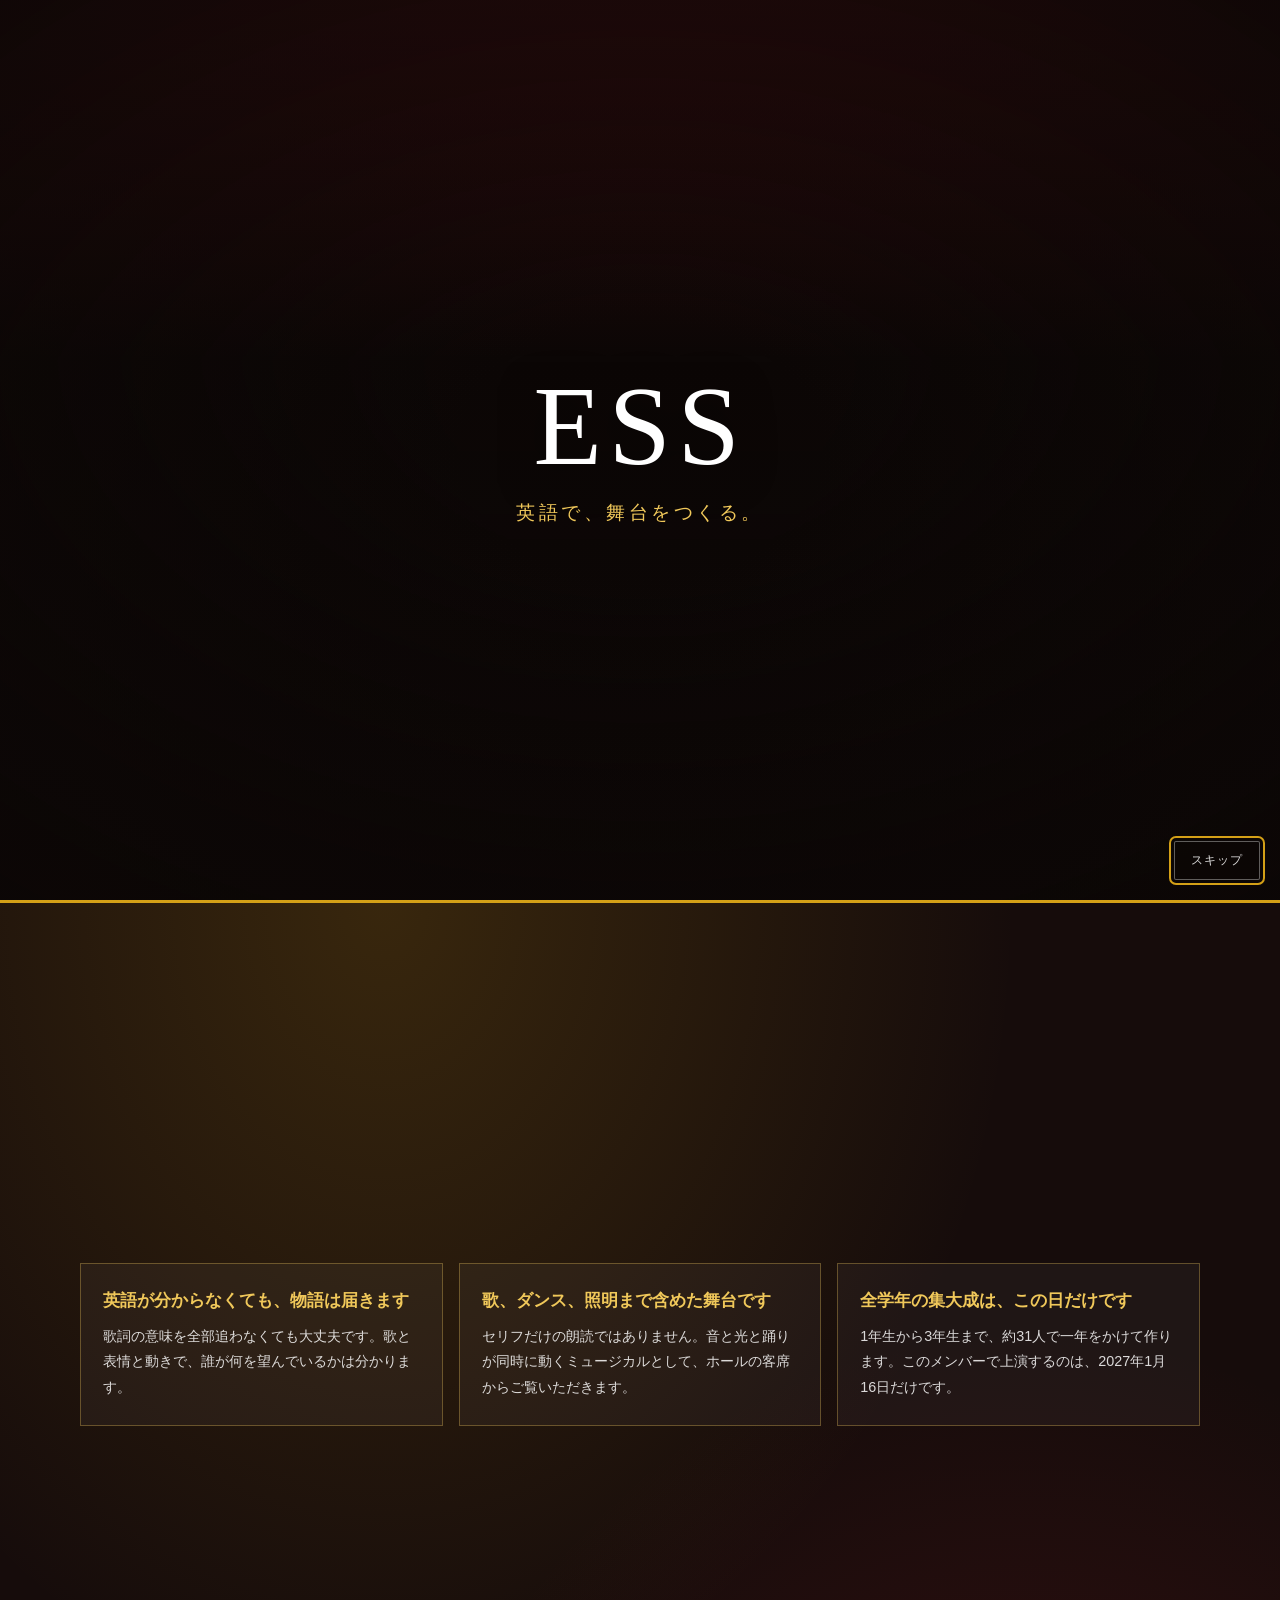
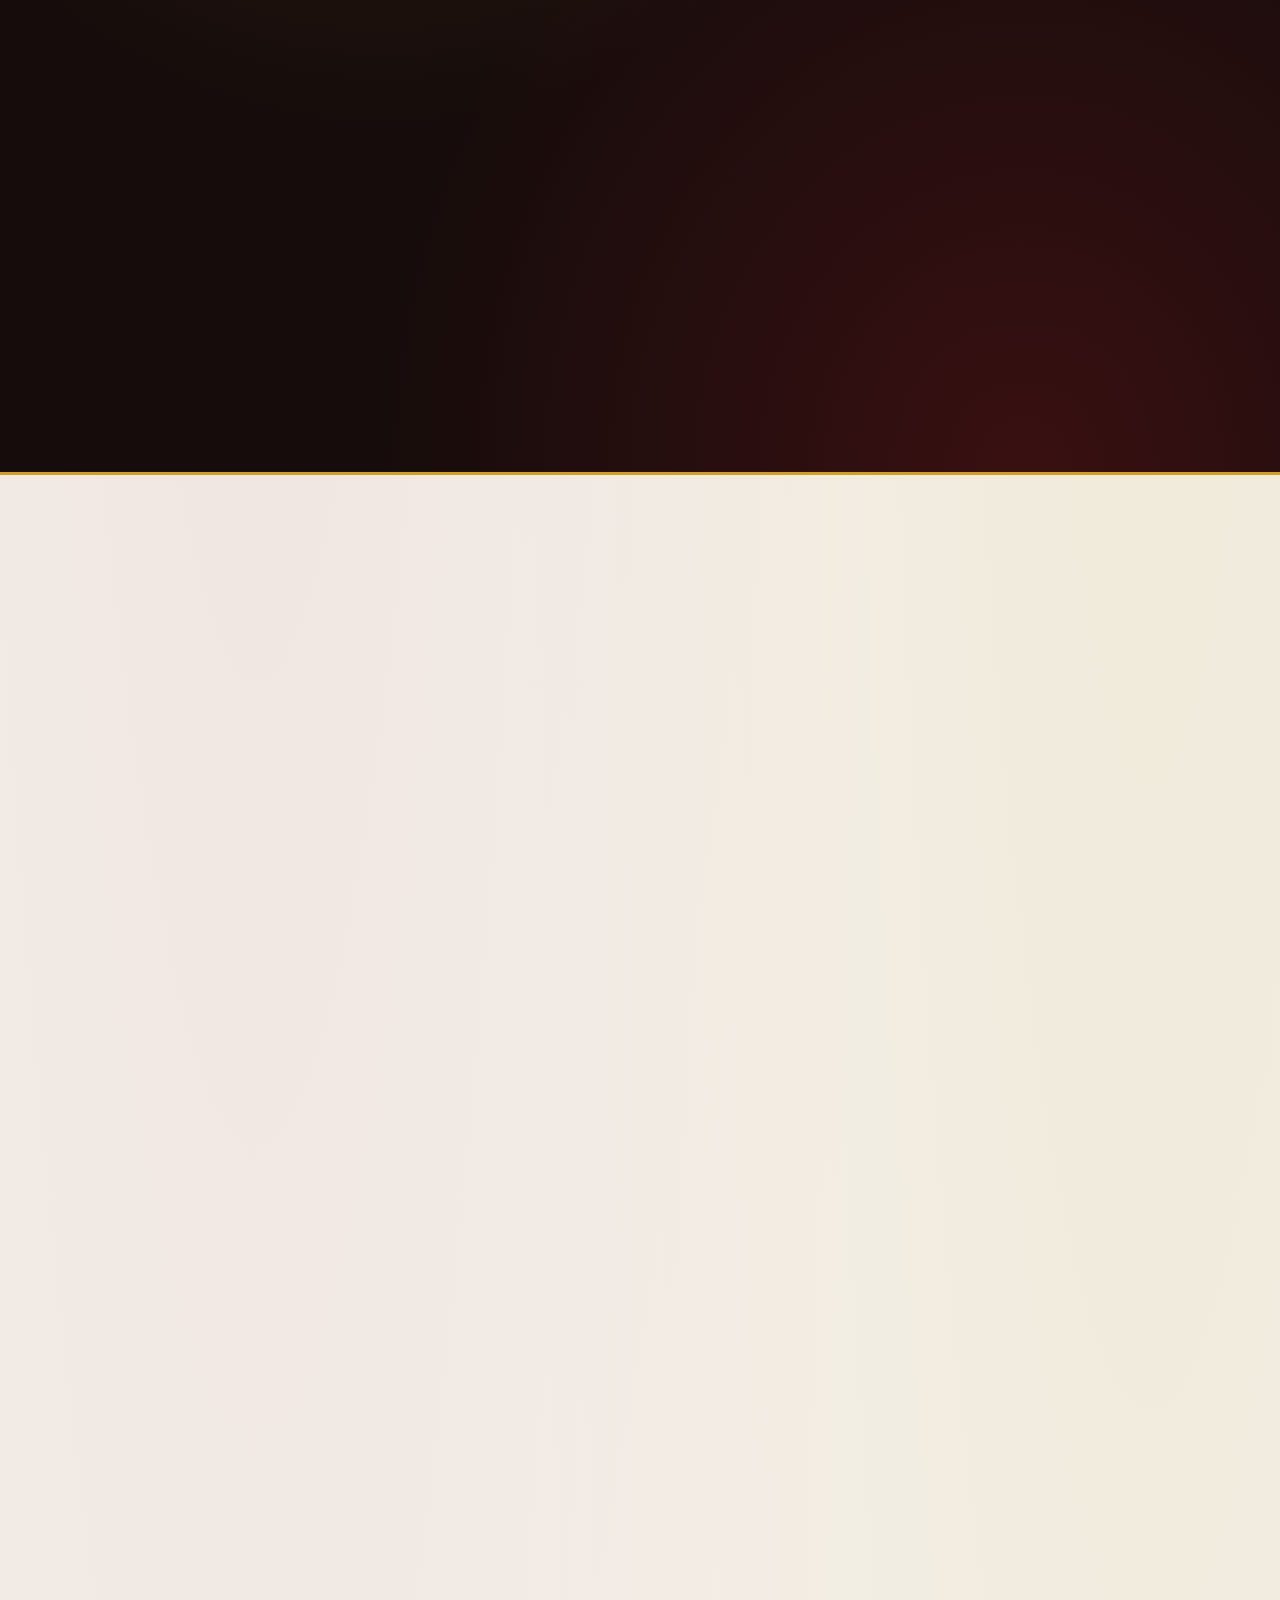
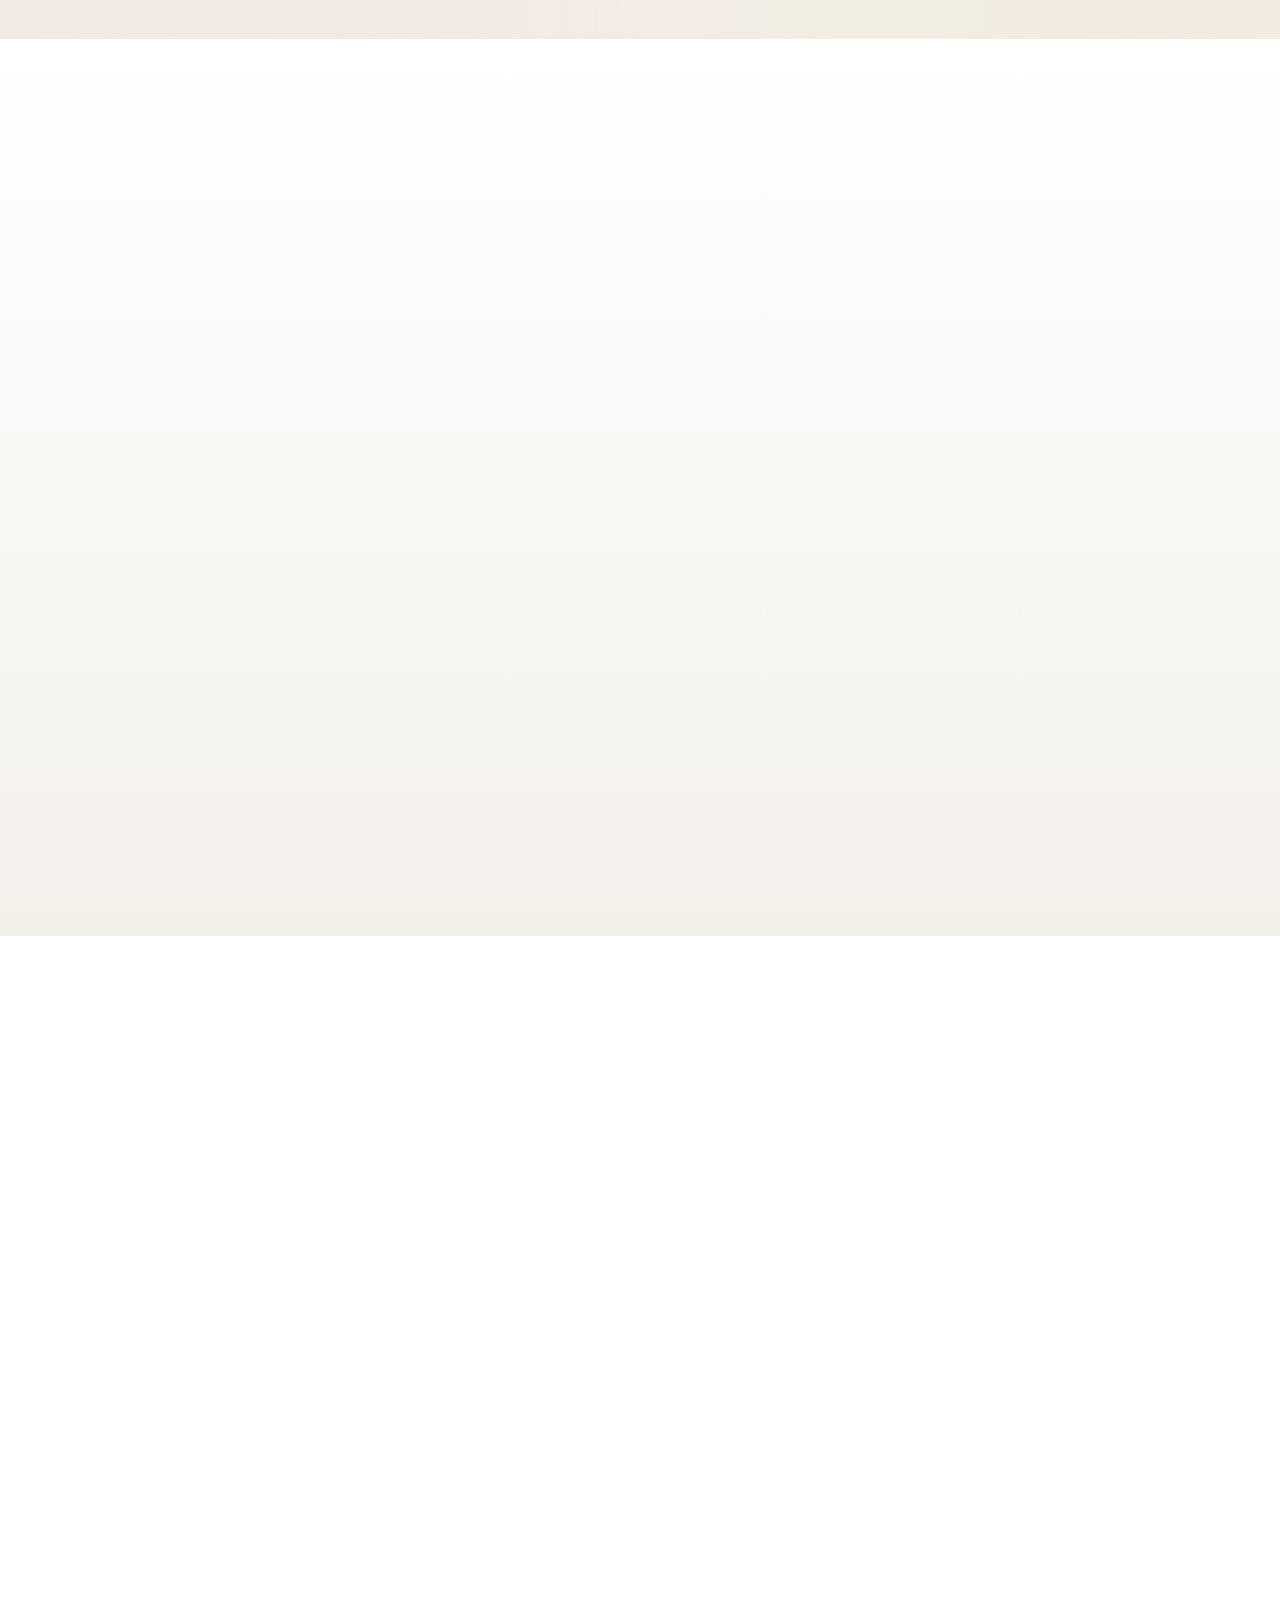
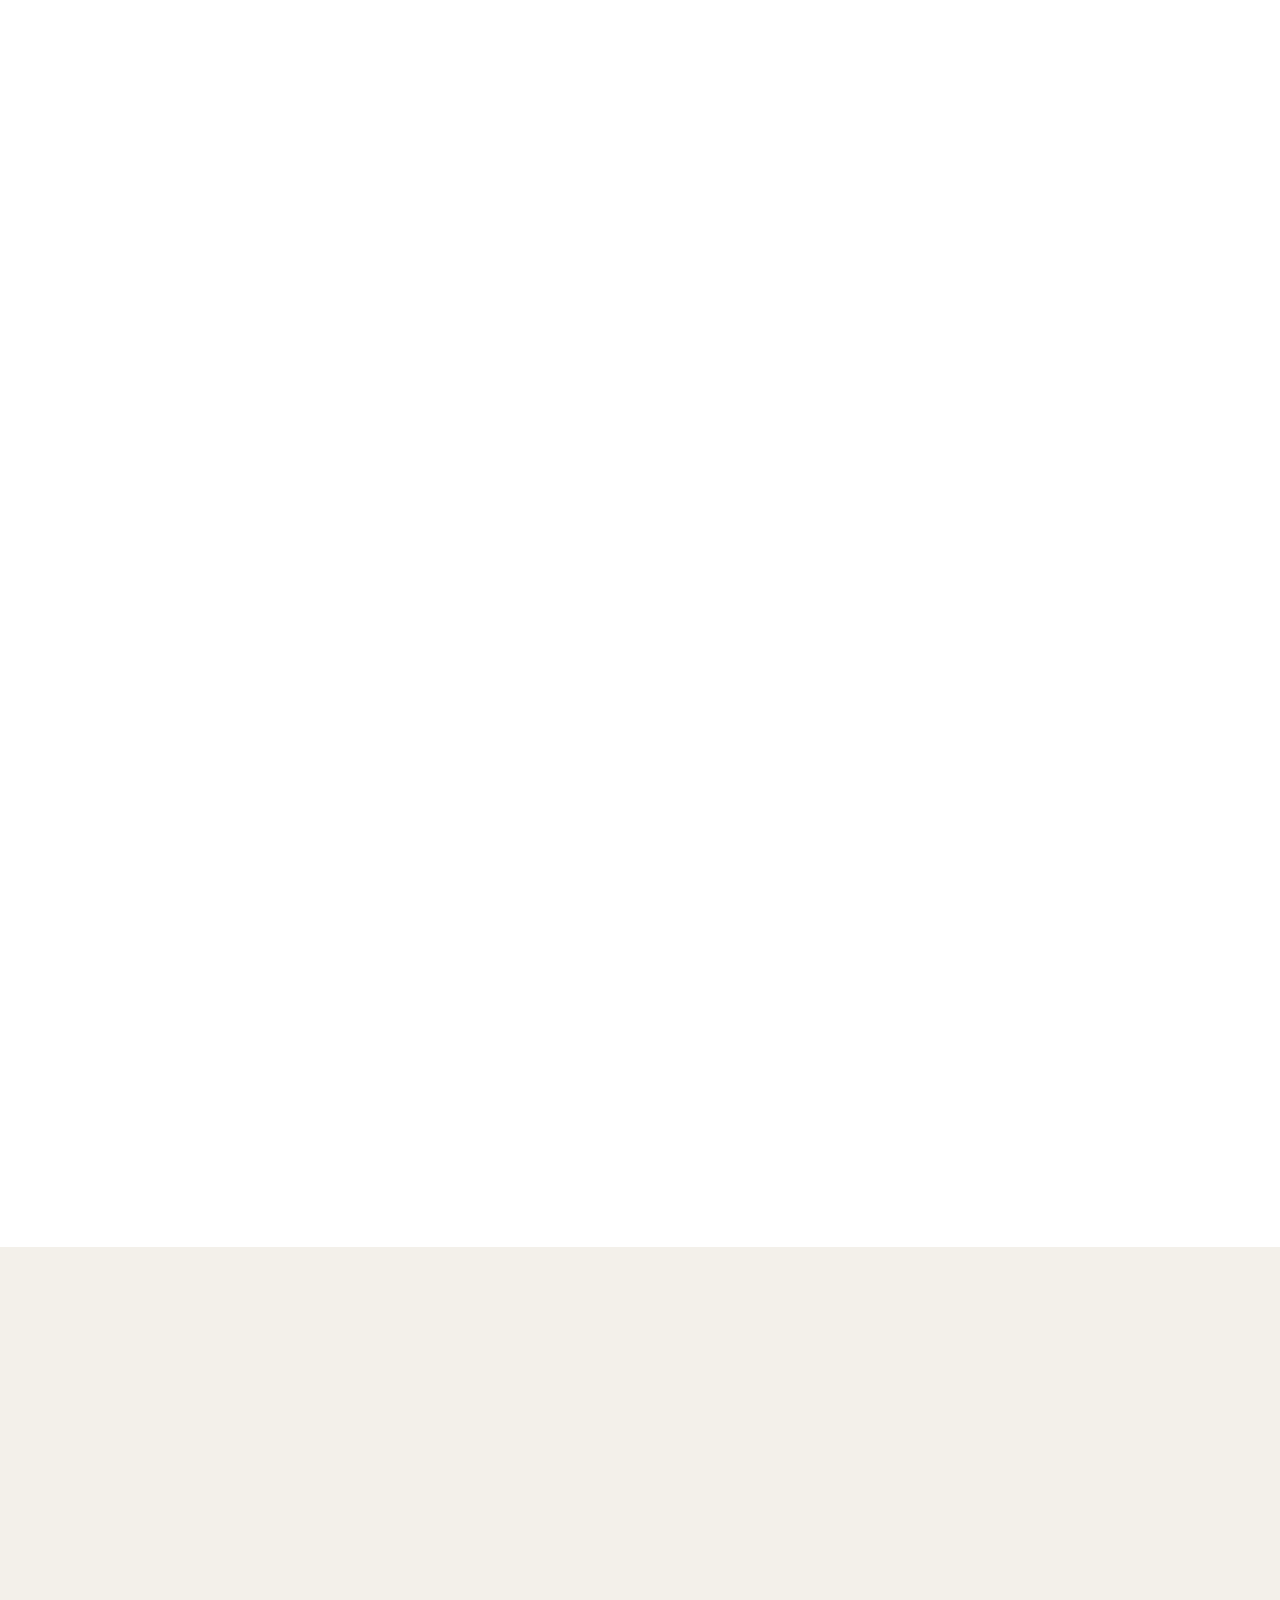
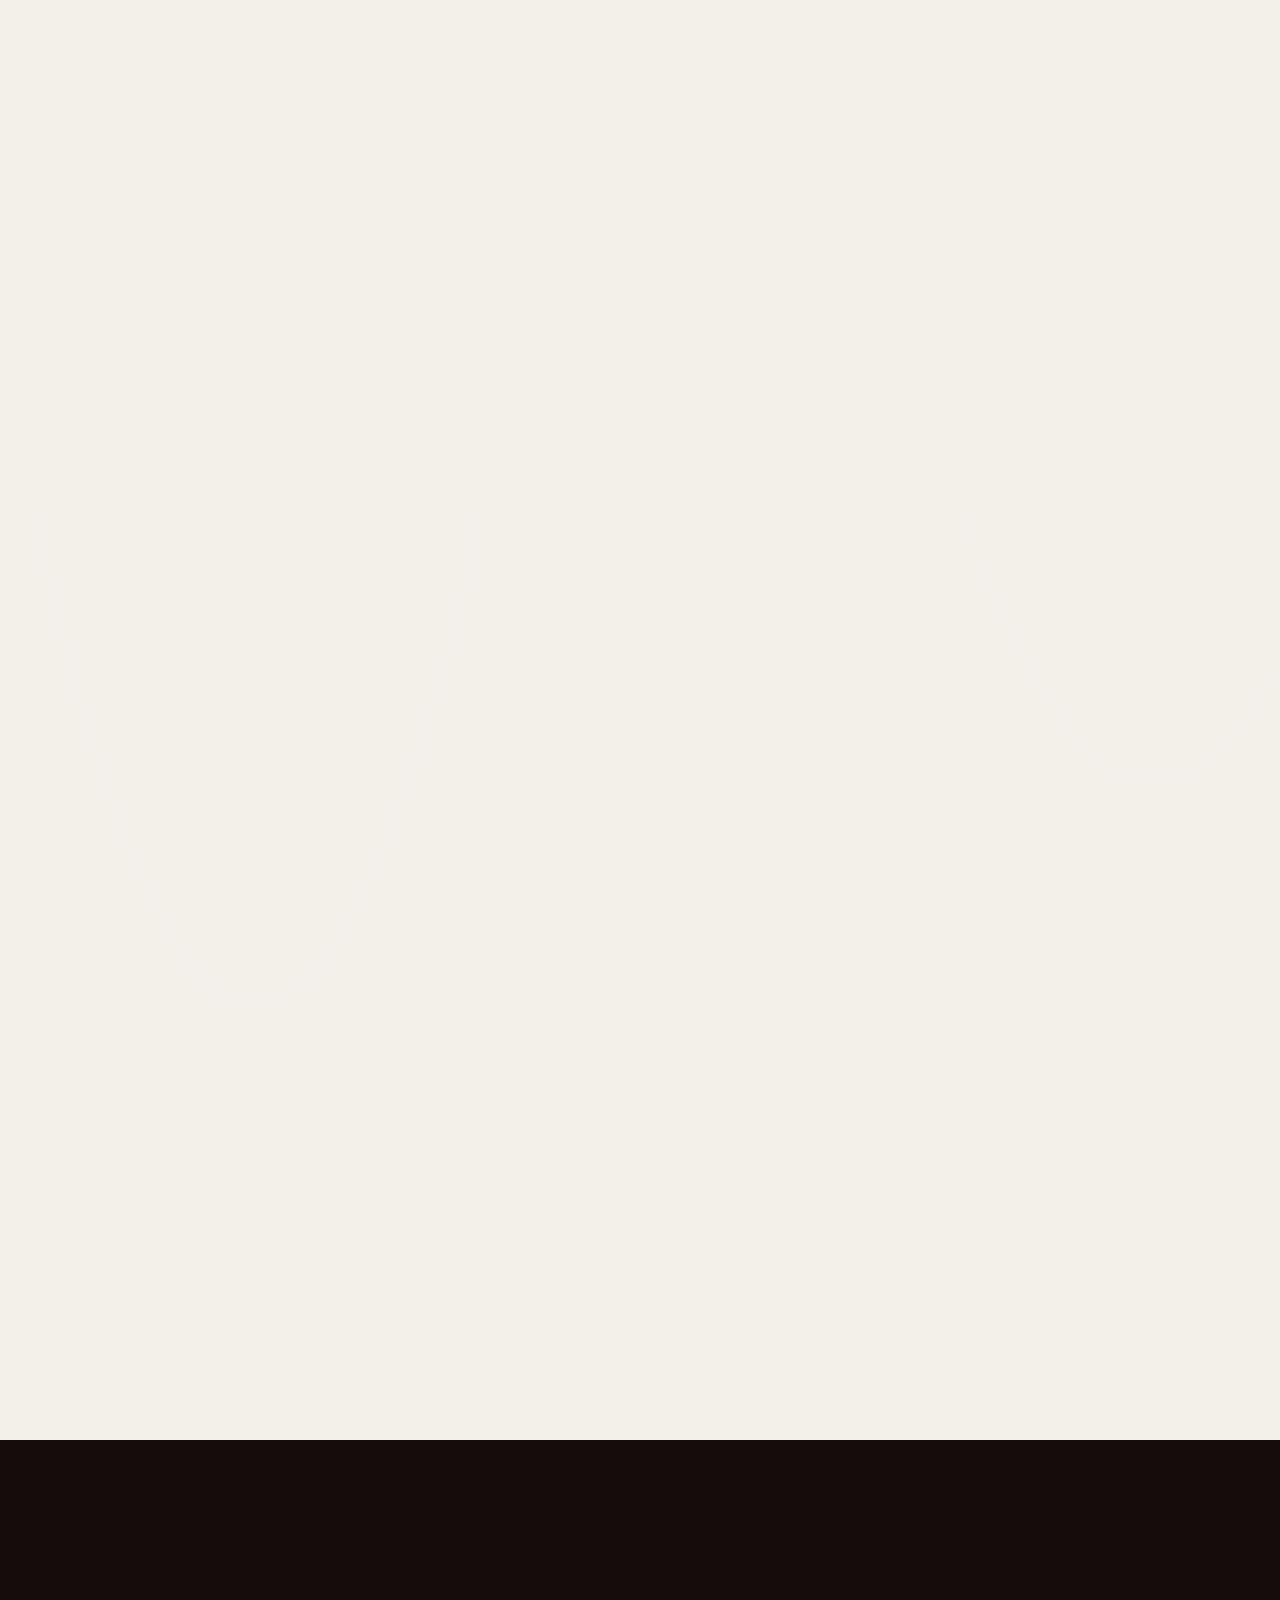
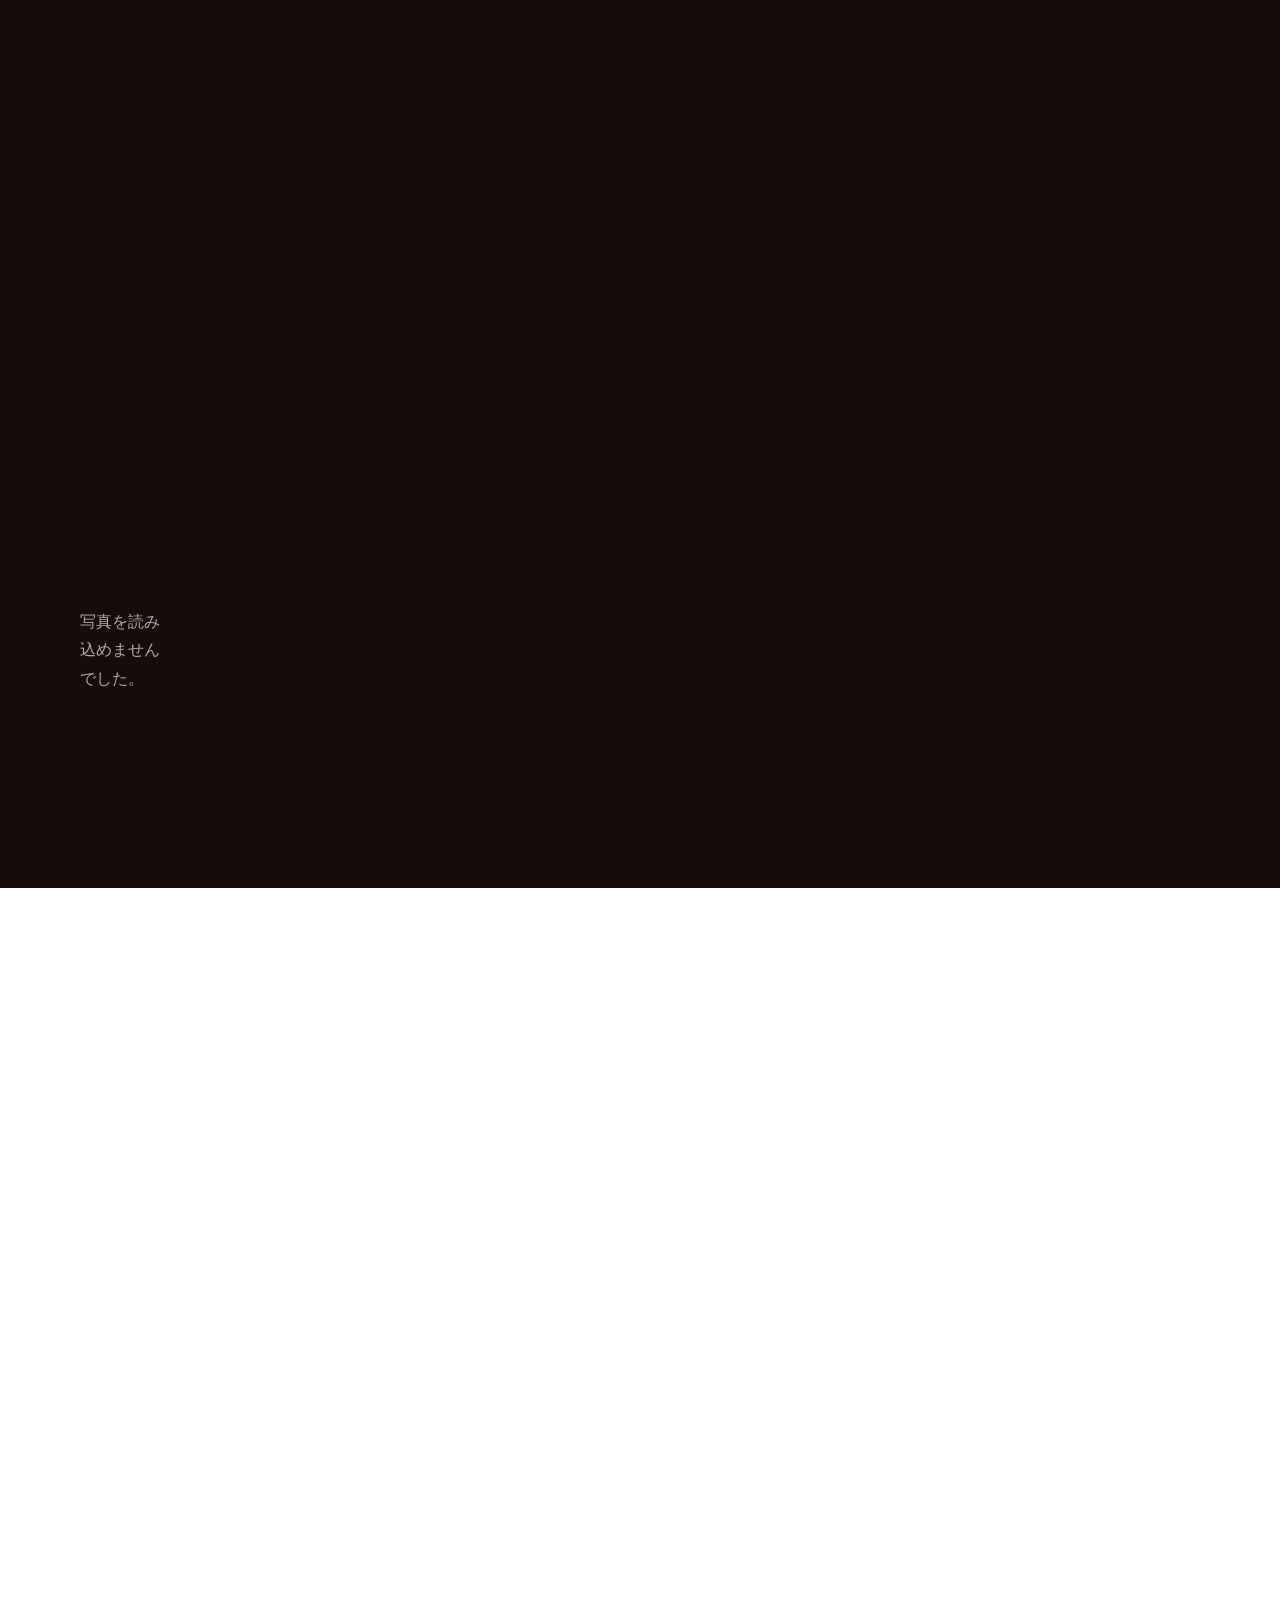
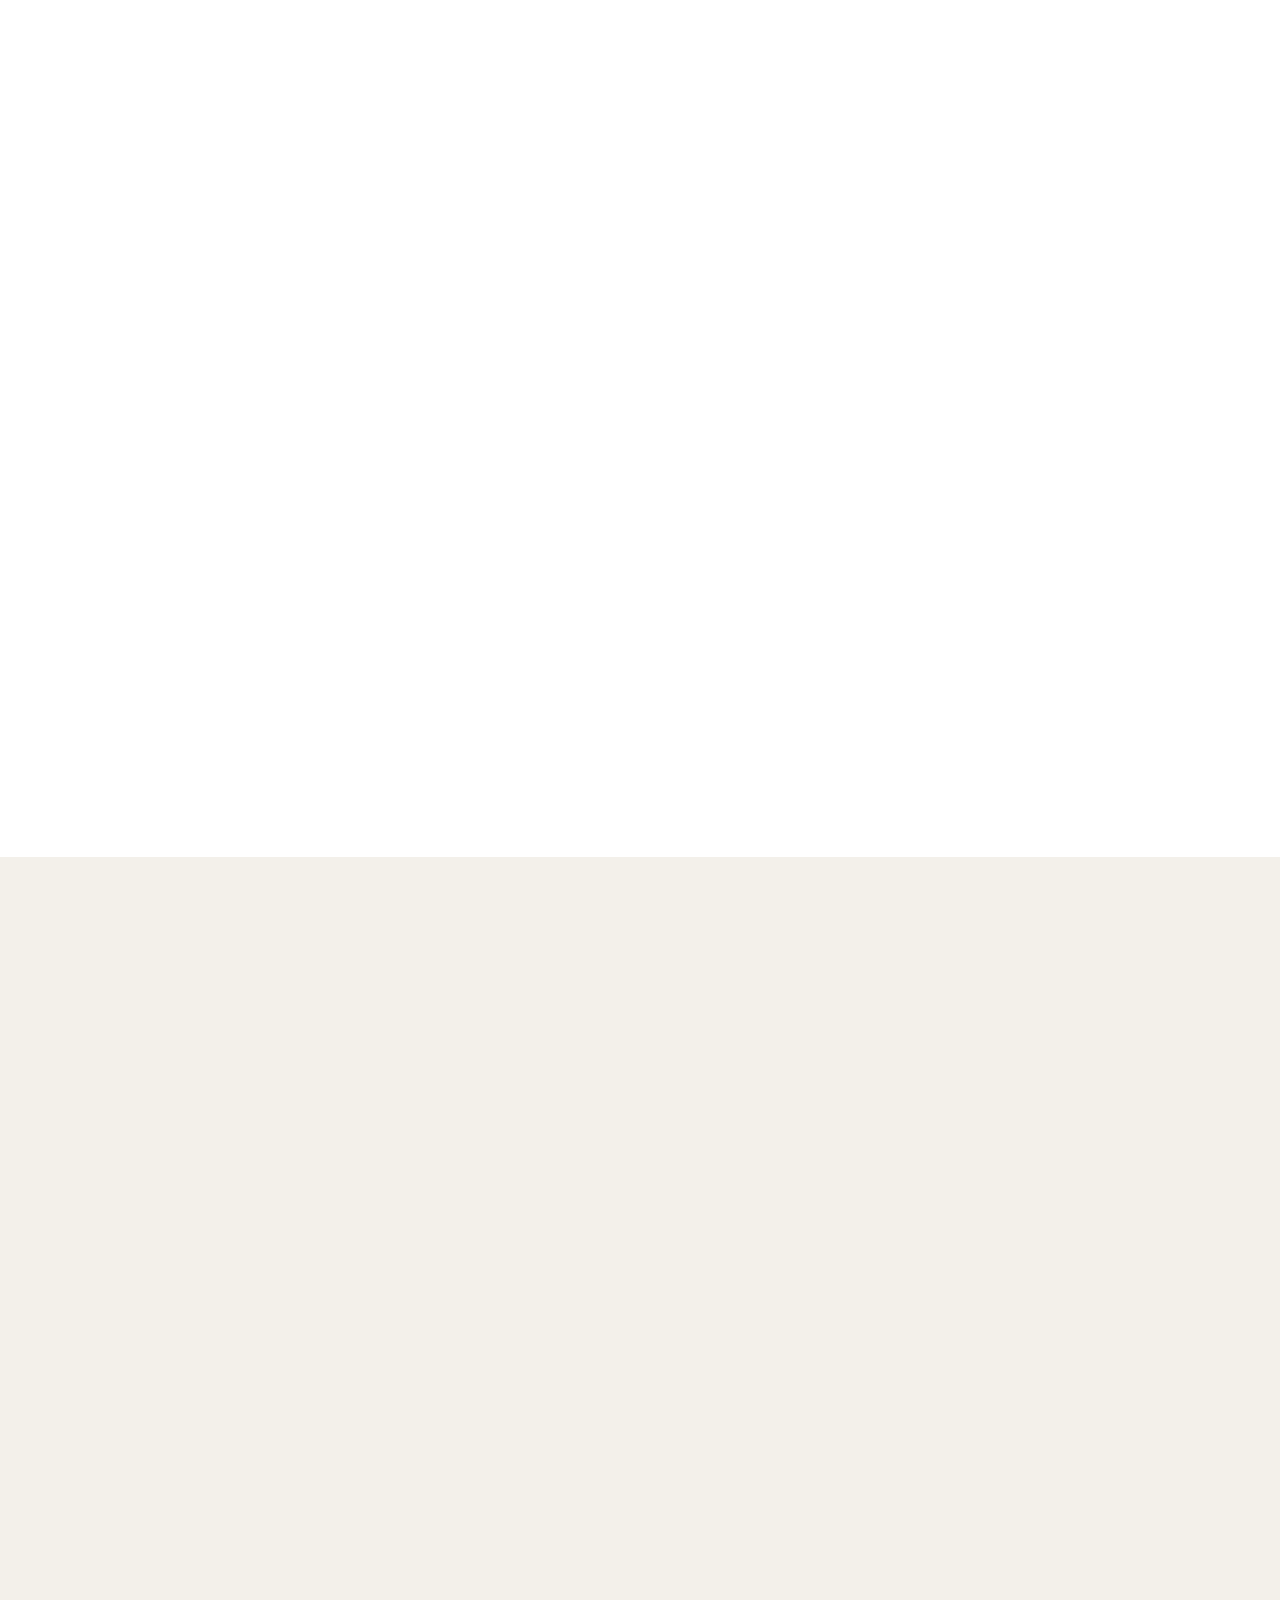
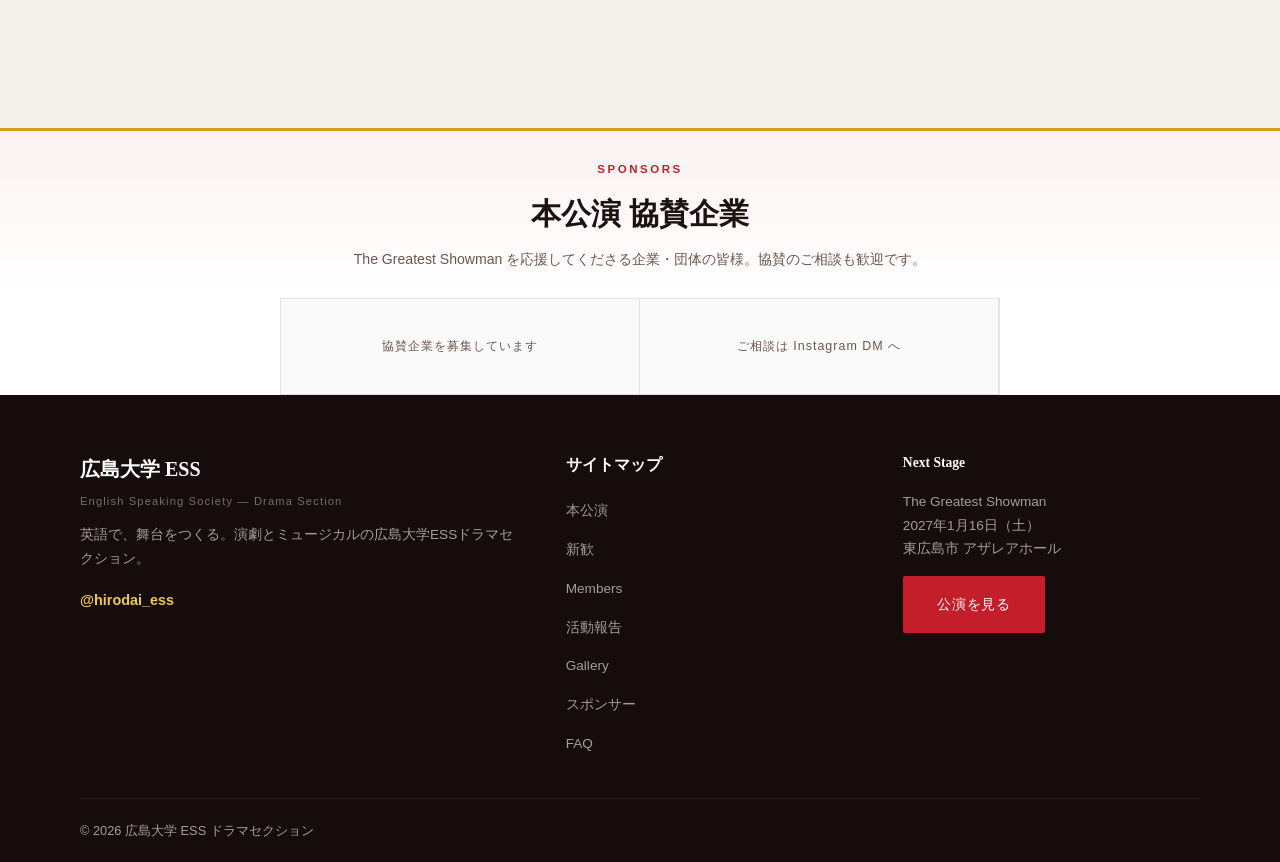
==== commit 509cc8d6: "fix: make the header nav tappable and list the show as free Co-authored-by: Cursor <cursoragent@curs" ====
--- a/index.html
+++ b/index.html
@@ -6,7 +6,7 @@
   <meta name="referrer" content="strict-origin-when-cross-origin">
   <meta http-equiv="Content-Security-Policy" content="default-src 'self'; base-uri 'self'; object-src 'none'; frame-src 'none'; script-src 'self'; style-src 'self' https://fonts.googleapis.com; font-src 'self' https://fonts.gstatic.com; img-src 'self'; connect-src 'self'; form-action 'none'">
   <script src="js/security.js"></script>
-  <meta name="description" content="2027年1月16日（土）、東広島市アザレアホール。広島大学 ESS ドラマセクションが英語で上演する本公演 The Greatest Showman。開演時刻と料金は決まり次第ご案内します。">
+  <meta name="description" content="2027年1月16日（土）、東広島市アザレアホール。広島大学 ESS ドラマセクションが英語で上演する本公演 The Greatest Showman。料金は無料です。開演時刻は決まり次第ご案内します。">
   <meta name="keywords" content="広島大学 ESS, 広島大学ESS, ヒロダイ ESS, 広島大学 英語サークル, 広島大学 演劇, 広島大学 ミュージカル, The Greatest Showman, グレイテスト・ショーマン, アザレアホール, 東広島, 本公演">
   <meta name="robots" content="index, follow">
   <meta name="google-site-verification" content="NtsRxyaLdXXmO3iJF8ZyyDlZb_Qxucu5oCQzhPY67l8" />
@@ -16,12 +16,12 @@
   <meta property="og:locale" content="ja_JP">
   <meta property="og:site_name" content="広島大学 ESS ドラマセクション">
   <meta property="og:title" content="The Greatest Showman｜2027年1月16日｜広島大学 ESS 本公演">
-  <meta property="og:description" content="大学生が英語で届ける一夜。2027年1月16日（土）、東広島市アザレアホール。開演時刻と料金は決まり次第ご案内します。">
+  <meta property="og:description" content="大学生が英語で届ける一夜。2027年1月16日（土）、東広島市アザレアホール。料金は無料です。開演時刻は決まり次第ご案内します。">
   <meta property="og:url" content="https://shinohara-yuto.github.io/hirodai-ess-drama/">
   <meta property="og:image" content="https://shinohara-yuto.github.io/hirodai-ess-drama/assets/gallery/honkouen-1.jpg">
   <meta name="twitter:card" content="summary_large_image">
   <meta name="twitter:title" content="The Greatest Showman｜2027年1月16日｜広島大学 ESS 本公演">
-  <meta name="twitter:description" content="大学生が英語で届ける一夜。2027年1月16日（土）、東広島市アザレアホール。開演時刻と料金は決まり次第ご案内します。">
+  <meta name="twitter:description" content="大学生が英語で届ける一夜。2027年1月16日（土）、東広島市アザレアホール。料金は無料です。開演時刻は決まり次第ご案内します。">
   <meta name="twitter:image" content="https://shinohara-yuto.github.io/hirodai-ess-drama/assets/gallery/honkouen-1.jpg">
   <title>The Greatest Showman｜2027年1月16日｜広島大学 ESS 本公演</title>
   <script type="application/ld+json">
@@ -54,7 +54,15 @@
         "@type": "Event",
         "@id": "https://shinohara-yuto.github.io/hirodai-ess-drama/#event-honkouen-2026",
         "name": "2026年度 本公演 The Greatest Showman",
-        "description": "2027年1月16日（土）、東広島市アザレアホール。広島大学 ESS ドラマセクションが英語で上演するミュージカル。開演時刻は未定で、決まり次第お知らせします。",
+        "description": "2027年1月16日（土）、東広島市アザレアホール。広島大学 ESS ドラマセクションが英語で上演するミュージカル。料金は無料です。開演時刻は未定で、決まり次第お知らせします。",
+        "isAccessibleForFree": true,
+        "offers": {
+          "@type": "Offer",
+          "price": "0",
+          "priceCurrency": "JPY",
+          "availability": "https://schema.org/InStock",
+          "url": "https://shinohara-yuto.github.io/hirodai-ess-drama/#current"
+        },
         "startDate": "2027-01-16",
         "eventAttendanceMode": "https://schema.org/OfflineEventAttendanceMode",
         "eventStatus": "https://schema.org/EventScheduled",
@@ -102,7 +110,7 @@
   </script>
   <link rel="preconnect" href="https://fonts.googleapis.com">
   <link rel="preconnect" href="https://fonts.gstatic.com" crossorigin>
-  <link href="https://fonts.googleapis.com/css2?family=Limelight&family=Shippori+Mincho:wght@400;500;600;700&family=Noto+Sans+JP:wght@300;400;500;700&display=swap" rel="stylesheet">
+  <link href="https://fonts.googleapis.com/css2?family=Cinzel:wght@600;700&family=Limelight&family=Shippori+Mincho:wght@400;500;600;700&family=Noto+Sans+JP:wght@300;400;500;700&display=swap" rel="stylesheet">
   <link rel="stylesheet" href="css/style.css">
 </head>
 <body class="theme-circus intro-pending">
@@ -152,7 +160,11 @@
         <div class="hero-spotlight"></div>
       </div>
       <div class="hero-content">
-        <p class="hero-brand">広島大学 ESS ドラマセクション</p>
+        <p class="hero-brand">
+          <span class="hero-brand-uni">広島大学</span>
+          <span class="hero-brand-mark">ESS</span>
+          <span class="hero-brand-section">ドラマセクション</span>
+        </p>
         <h1 id="hero-title" class="hero-title hero-title--show">The Greatest Showman</h1>
         <p class="hero-date">2027年1月16日（土）</p>
         <p class="hero-venue">東広島市 アザレアホール</p>
@@ -218,11 +230,15 @@
                 <dd>未定（決まり次第お知らせ）</dd>
               </div>
               <div>
+                <dt>料金</dt>
+                <dd>無料</dd>
+              </div>
+              <div>
                 <dt>出演</dt>
                 <dd>1・2・3年生</dd>
               </div>
             </dl>
-            <p class="current-reserve-note">料金と開演時刻は決まり次第、このアカウントで案内します。</p>
+            <p class="current-reserve-note">料金は無料です。開演時刻は決まり次第、このアカウントで案内します。</p>
             <a href="https://www.instagram.com/hirodai_ess/" class="btn btn-primary" target="_blank" rel="noopener noreferrer">公演の先行案内を受け取る</a>
           </div>
         </div>
--- a/css/style.css
+++ b/css/style.css
@@ -1,3 +1,37 @@
+/* Kaisei Decol (SIL Open Font License), subset for the hero brand. */
+@font-face {
+  font-family: "Kaisei Decol";
+  font-style: normal;
+  font-weight: 700;
+  font-display: swap;
+  src: url("../fonts/kaisei-decol-700-112.woff2") format("woff2");
+  unicode-range: U+5CF6;
+}
+@font-face {
+  font-family: "Kaisei Decol";
+  font-style: normal;
+  font-weight: 700;
+  font-display: swap;
+  src: url("../fonts/kaisei-decol-700-115.woff2") format("woff2");
+  unicode-range: U+5B66, U+5E83;
+}
+@font-face {
+  font-family: "Kaisei Decol";
+  font-style: normal;
+  font-weight: 700;
+  font-display: swap;
+  src: url("../fonts/kaisei-decol-700-117.woff2") format("woff2");
+  unicode-range: U+5927;
+}
+@font-face {
+  font-family: "Kaisei Decol";
+  font-style: normal;
+  font-weight: 700;
+  font-display: swap;
+  src: url("../fonts/kaisei-decol-700-119.woff2") format("woff2");
+  unicode-range: U+30A1-30ED;
+}
+
 /* ===== Variables ===== */
 :root {
   --color-bg: #f3f0ea;
@@ -238,15 +272,30 @@
 
 .nav-links {
   display: flex;
-  gap: 32px;
+  align-items: center;
+  gap: 4px;
 }
 
 .nav-links a {
+  display: inline-flex;
+  align-items: center;
+  justify-content: center;
+  min-height: 44px;
+  padding: 8px 12px;
   font-size: 0.875rem;
   font-weight: 500;
   letter-spacing: 0.04em;
   position: relative;
-  transition: color var(--transition);
+  border-radius: 6px;
+  transition: color var(--transition), background var(--transition);
+}
+
+.nav-links a:hover {
+  background: rgba(255, 255, 255, 0.12);
+}
+
+.site-header.scrolled .nav-links a:hover {
+  background: rgba(22, 12, 11, 0.06);
 }
 
 .nav-links a::after {
@@ -352,14 +401,38 @@
 }
 
 .hero-brand {
-  font-family: var(--font-serif);
-  font-size: clamp(0.78rem, 1.8vw, 0.95rem);
-  font-weight: 600;
-  line-height: 1.5;
+  display: flex;
+  flex-wrap: wrap;
+  justify-content: center;
+  align-items: baseline;
+  column-gap: 0.55em;
+  row-gap: 0.12em;
+  margin-bottom: 16px;
+  font-size: clamp(1.25rem, 3.4vw, 1.85rem);
+  line-height: 1.2;
+  color: #fff;
+  text-shadow: 0 2px 18px rgba(0, 0, 0, 0.55);
+}
+
+.hero-brand-uni,
+.hero-brand-section {
+  font-family: "Kaisei Decol", "Shippori Mincho", serif;
+  font-weight: 700;
+  letter-spacing: 0.08em;
+  white-space: nowrap;
+}
+
+.hero-brand-section {
+  flex-basis: 100%;
+}
+
+.hero-brand-mark {
+  font-family: "Cinzel", "Times New Roman", serif;
+  font-weight: 700;
+  font-size: 1.42em;
   letter-spacing: 0.18em;
+  line-height: 0.9;
   color: var(--color-accent-light);
-  margin-bottom: 14px;
-  text-shadow: 0 2px 16px rgba(0, 0, 0, 0.45);
 }
 
 .hero-title {
@@ -2508,6 +2581,19 @@
     pointer-events: auto;
   }
 
+  .nav-links li {
+    width: min(100%, 280px);
+  }
+
+  .nav-links a {
+    width: 100%;
+  }
+
+  .nav-links a:hover,
+  .site-header.scrolled .nav-links a:hover {
+    background: rgba(22, 12, 11, 0.06);
+  }
+
   .site-header:not(.scrolled) .nav-links a {
     color: var(--color-text);
   }
@@ -2577,12 +2663,16 @@
     -webkit-overflow-scrolling: touch;
   }
 
+  .nav-links li {
+    width: 100%;
+  }
+
   .nav-links a {
     font-size: 1rem;
-    padding: 8px 0;
+    width: 100%;
+    padding: 8px 16px;
     min-height: 44px;
-    display: flex;
-    align-items: center;
+    justify-content: center;
   }
 
   .hero {
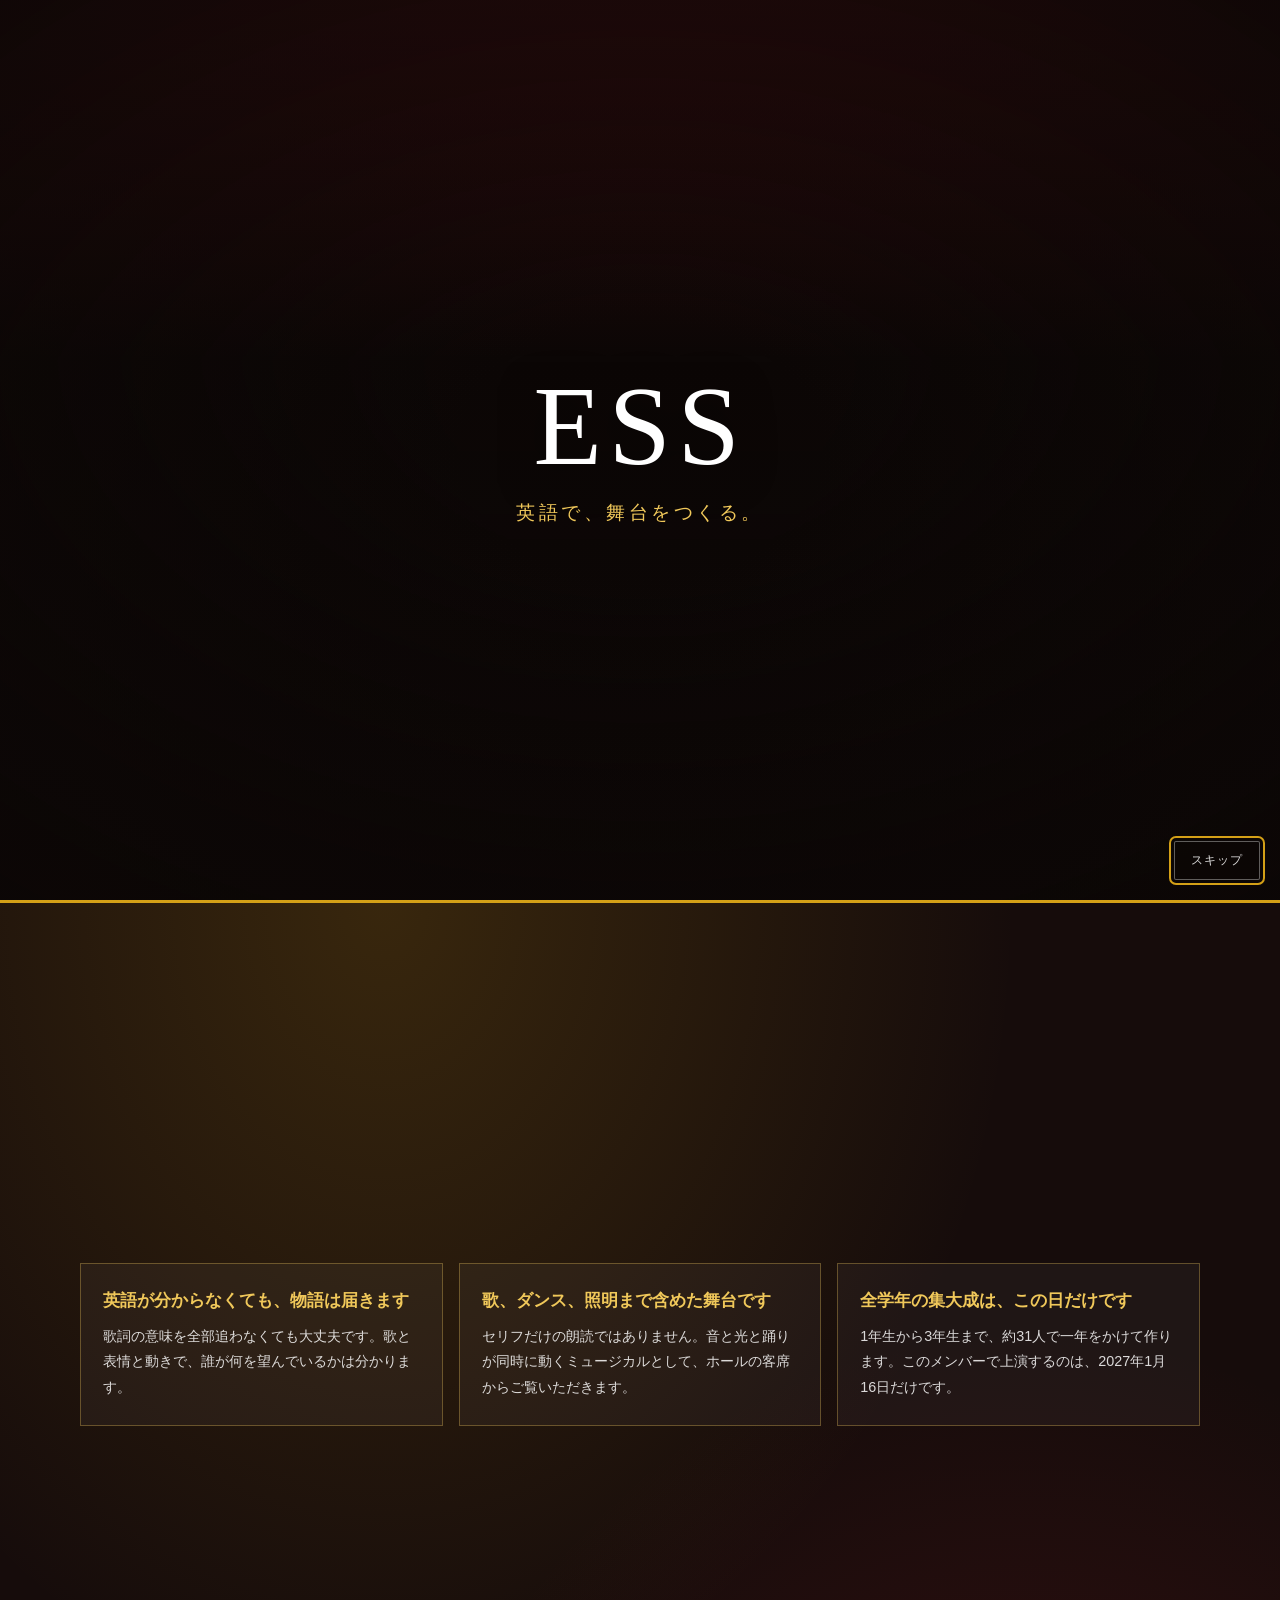
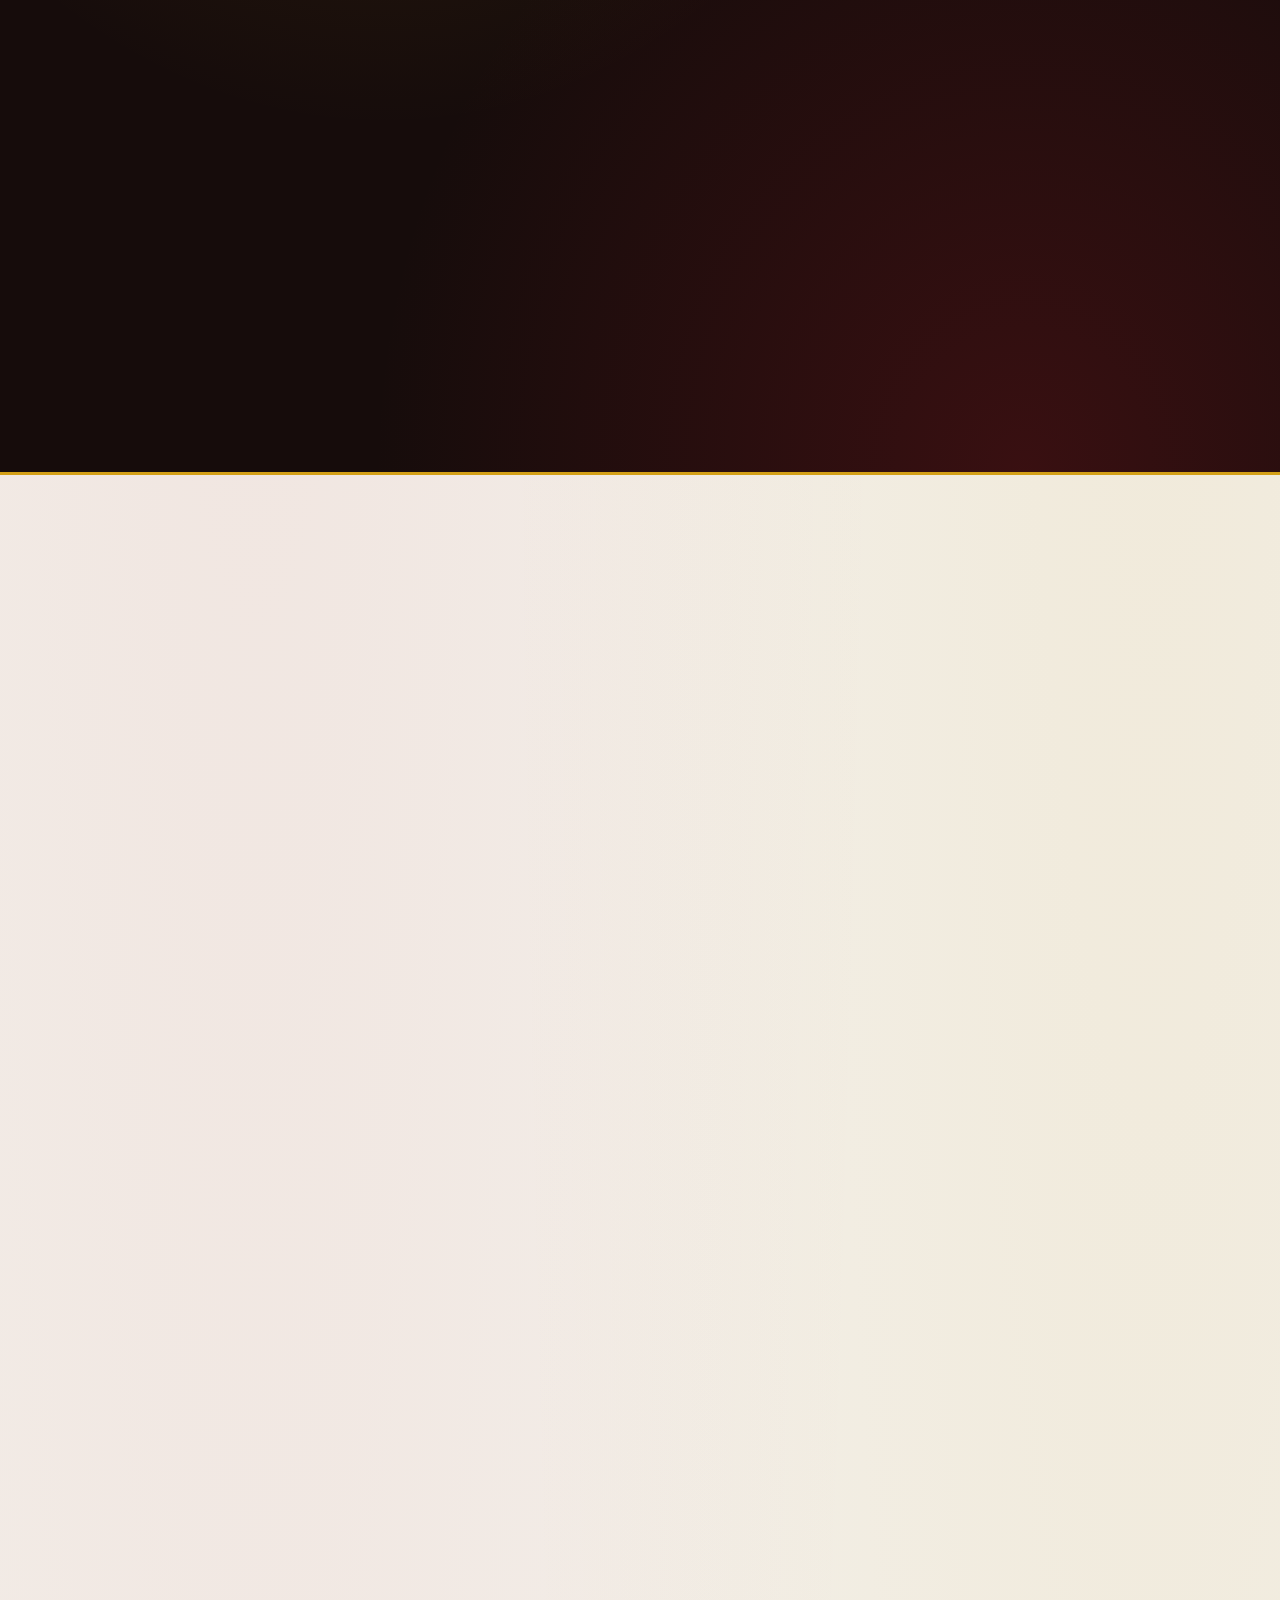
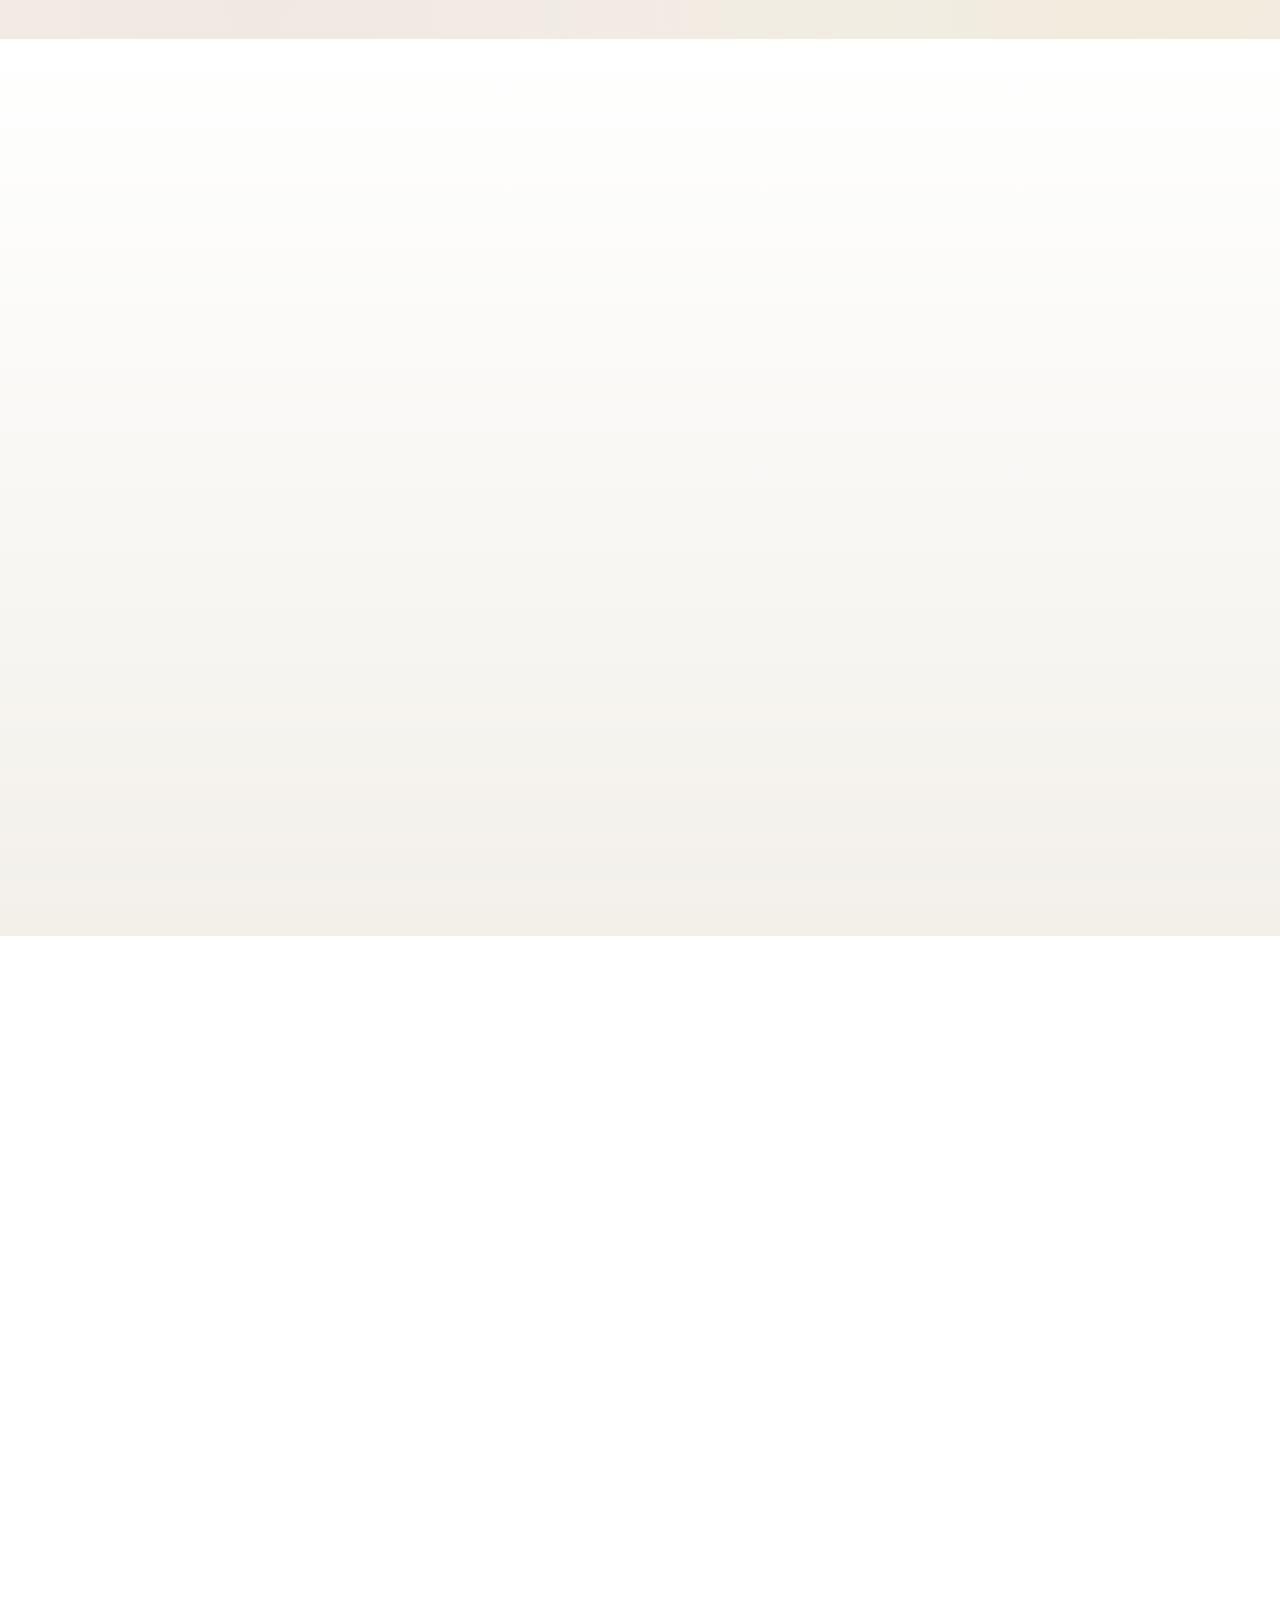
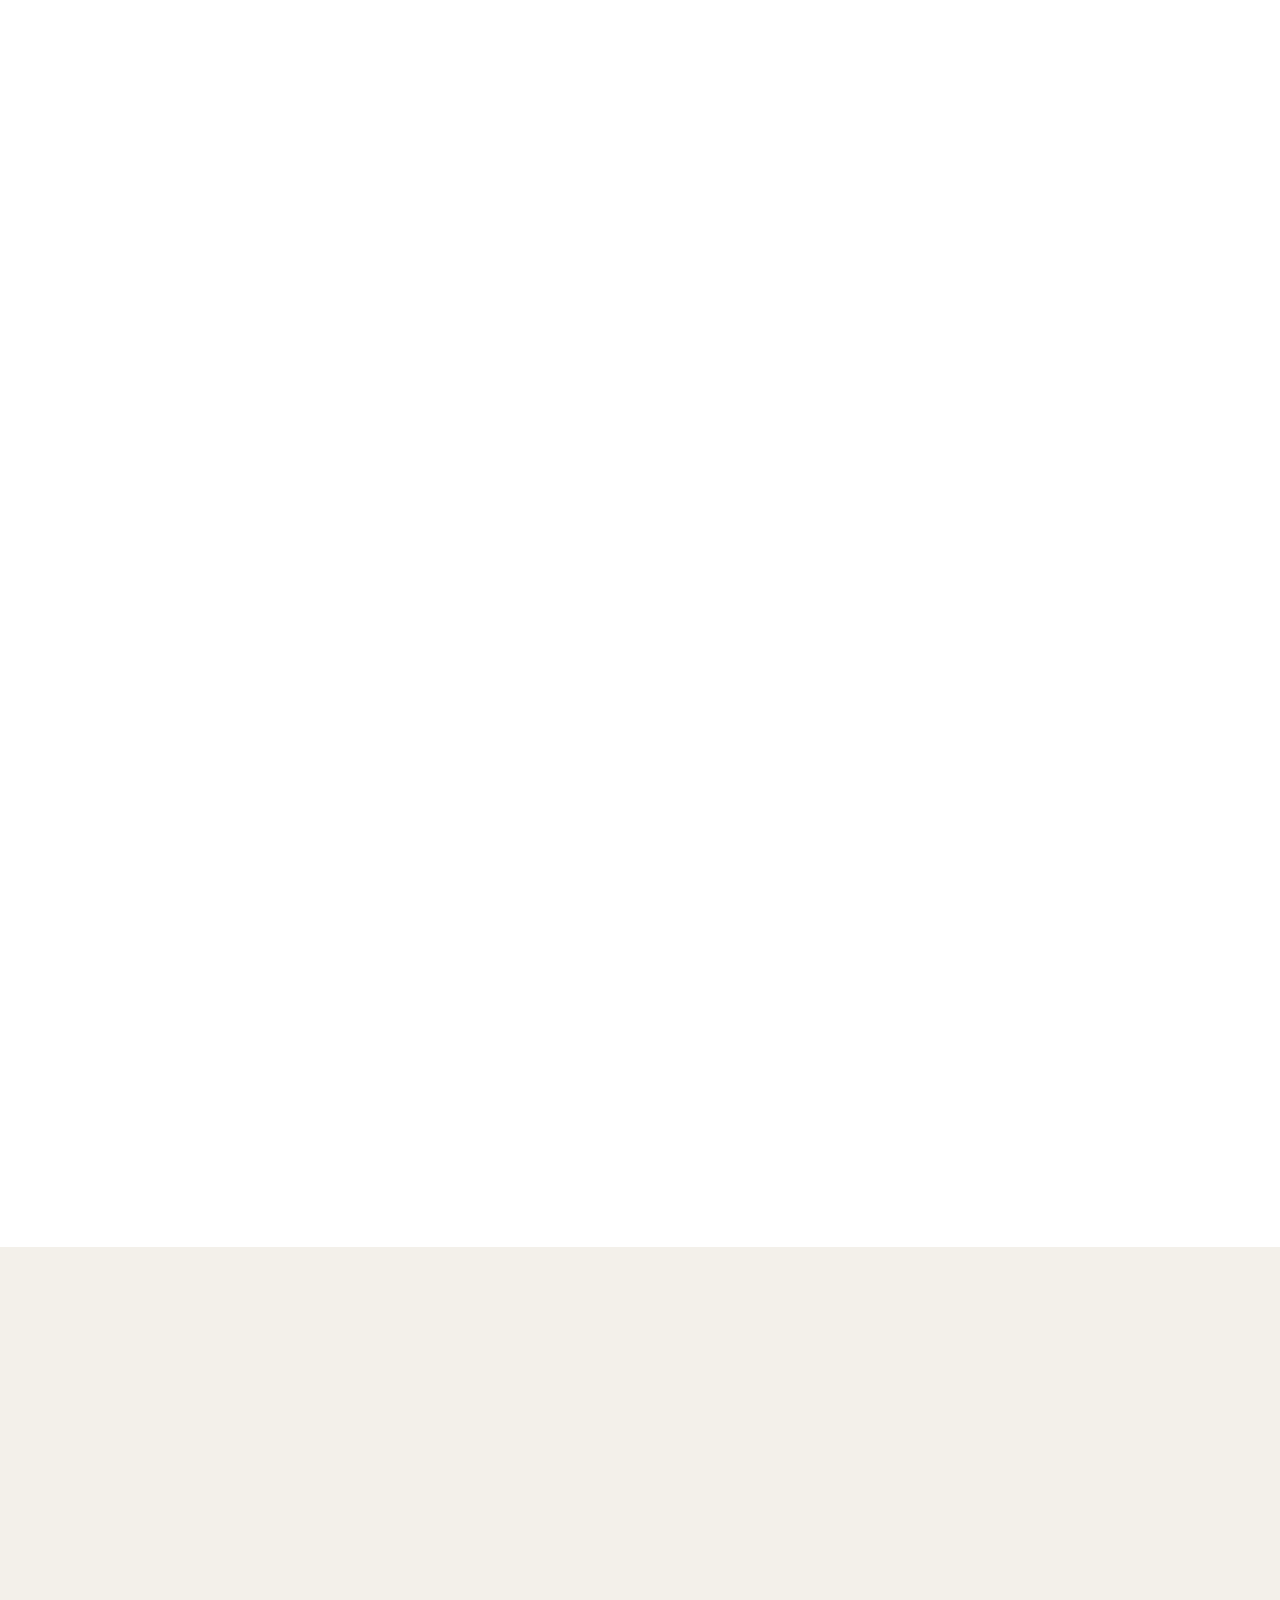
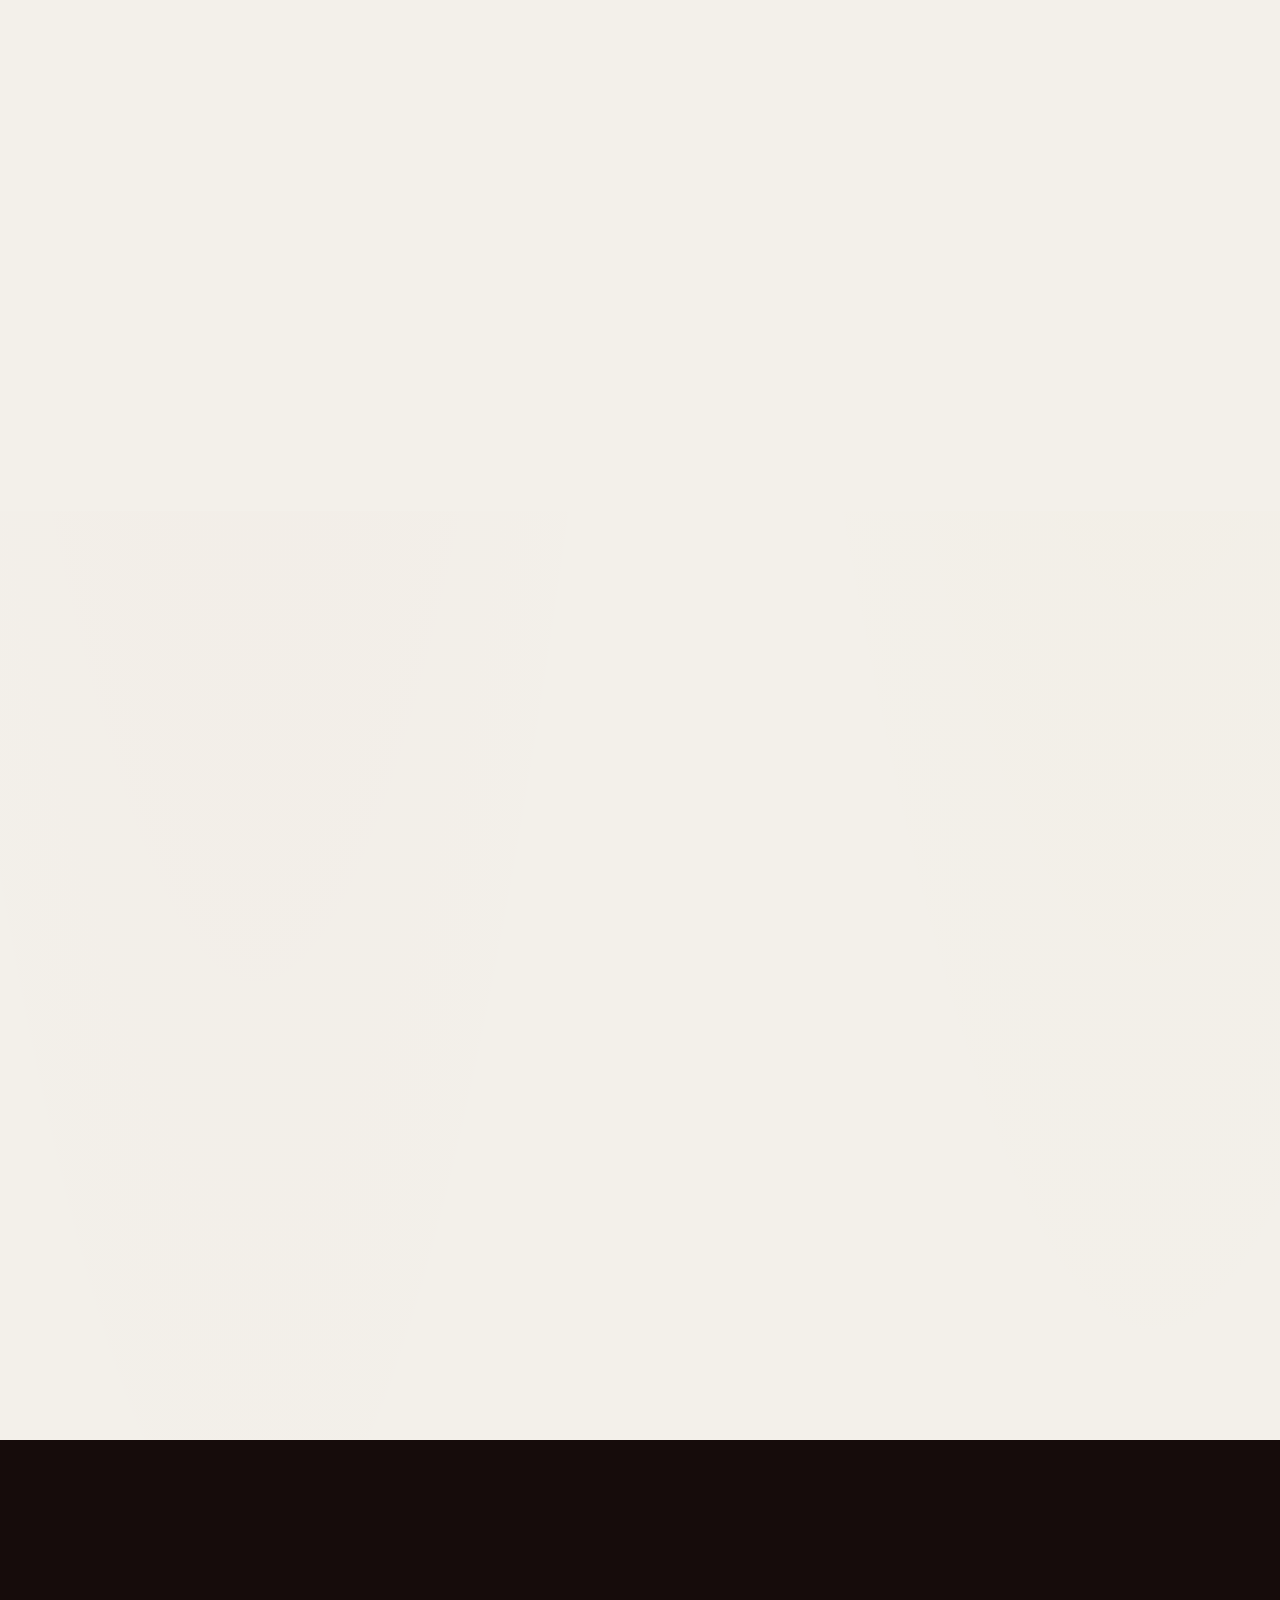
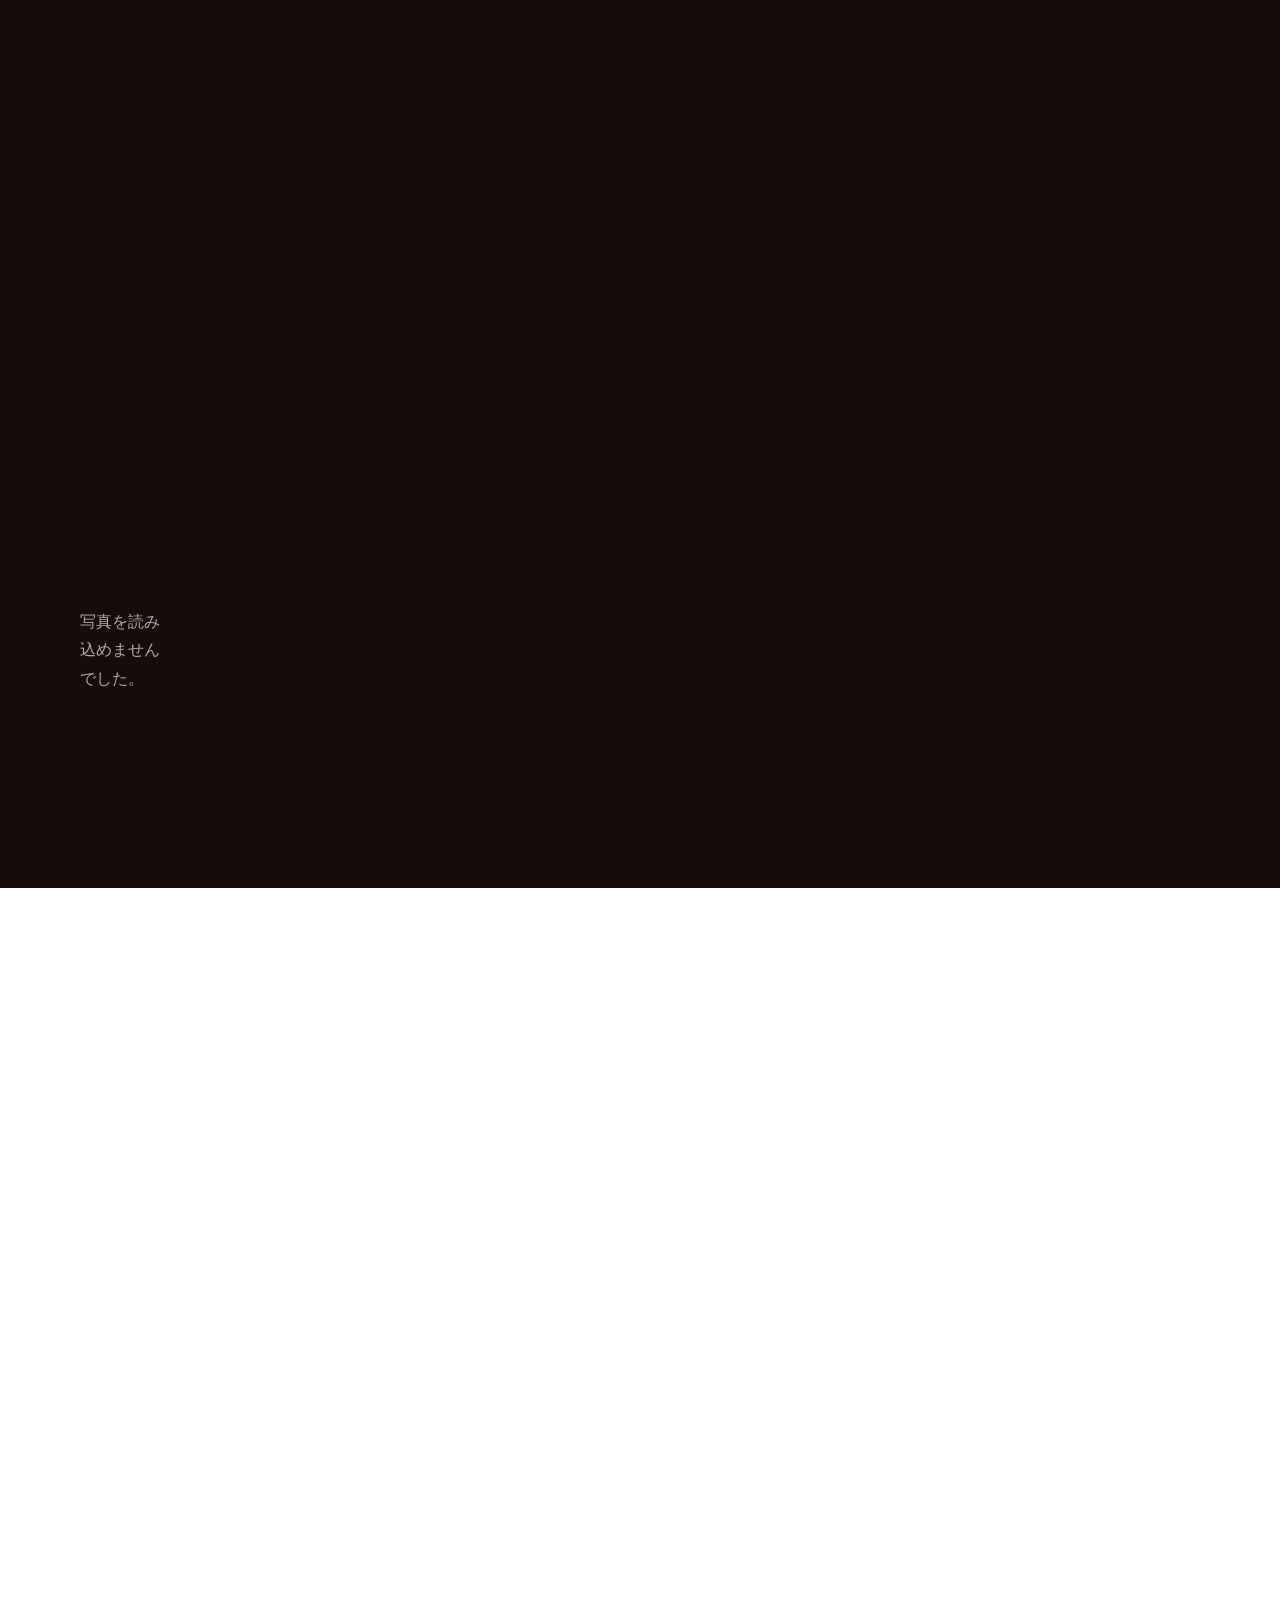
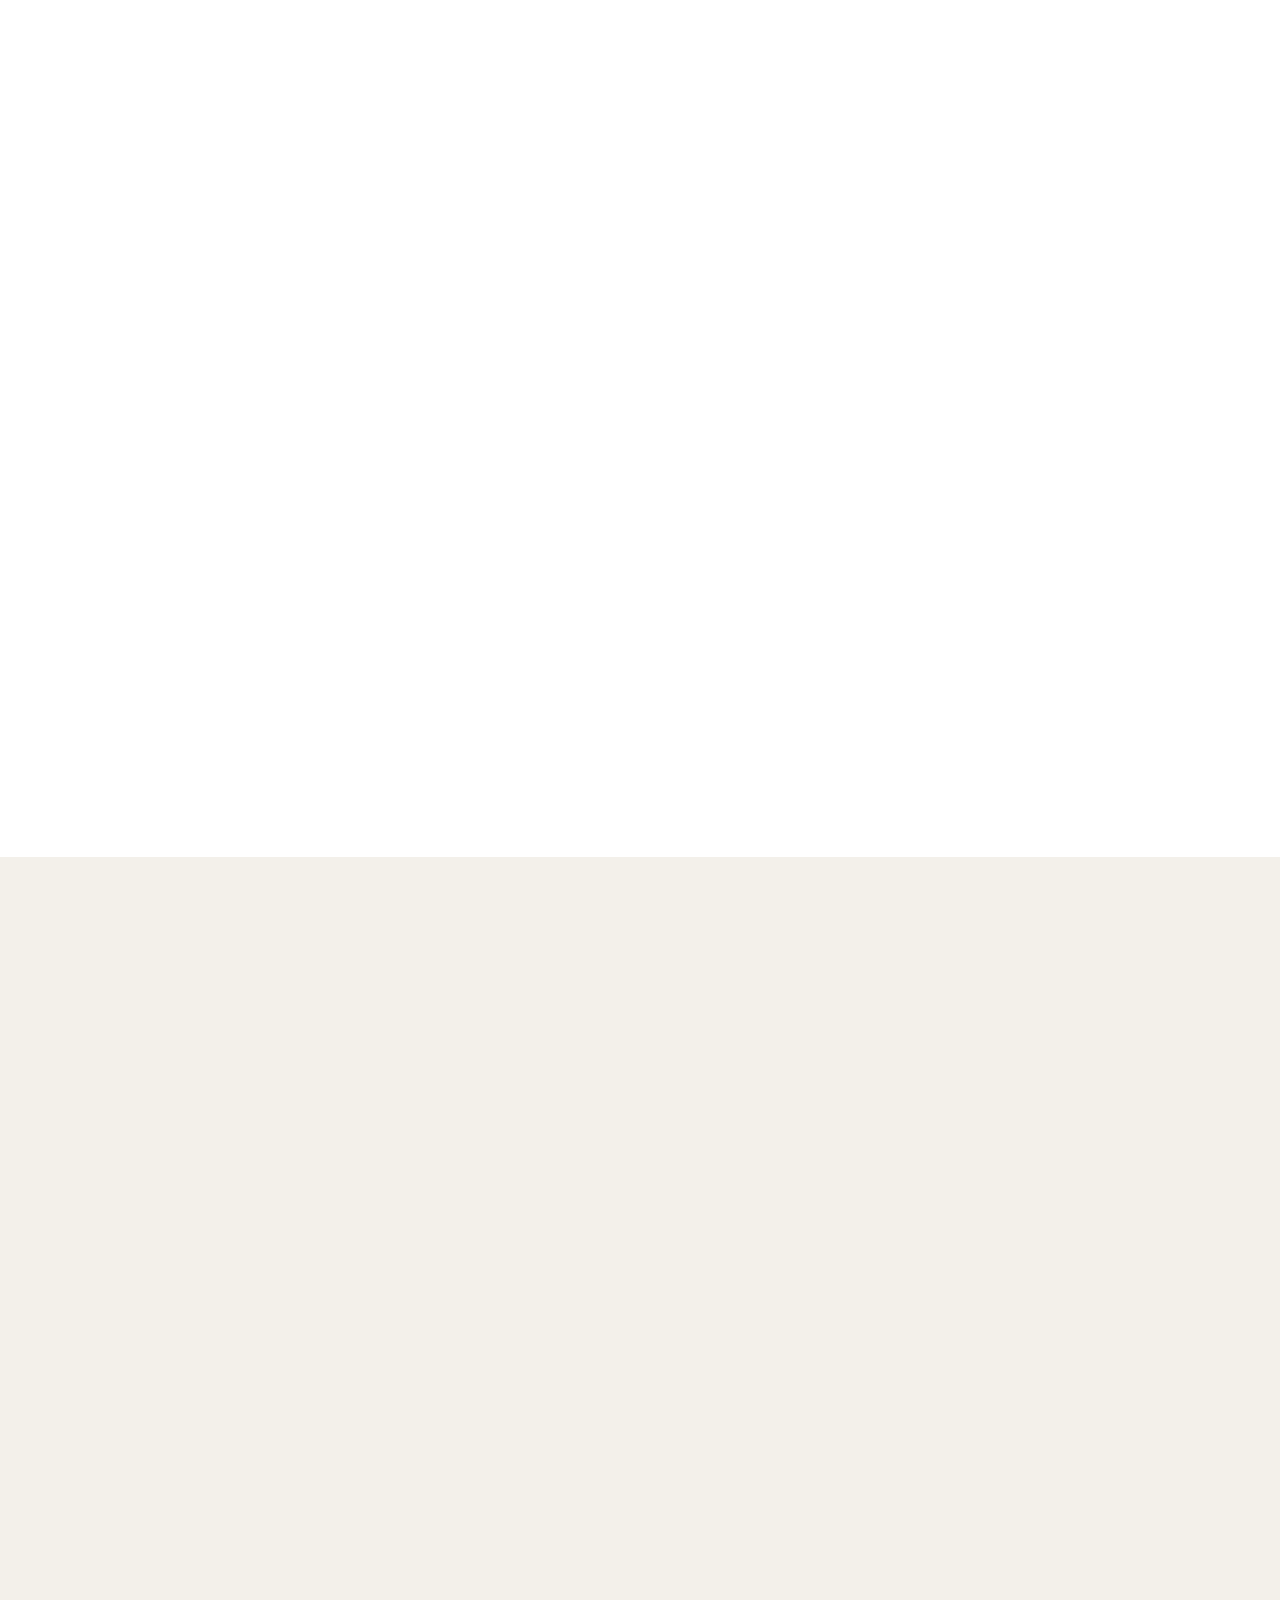
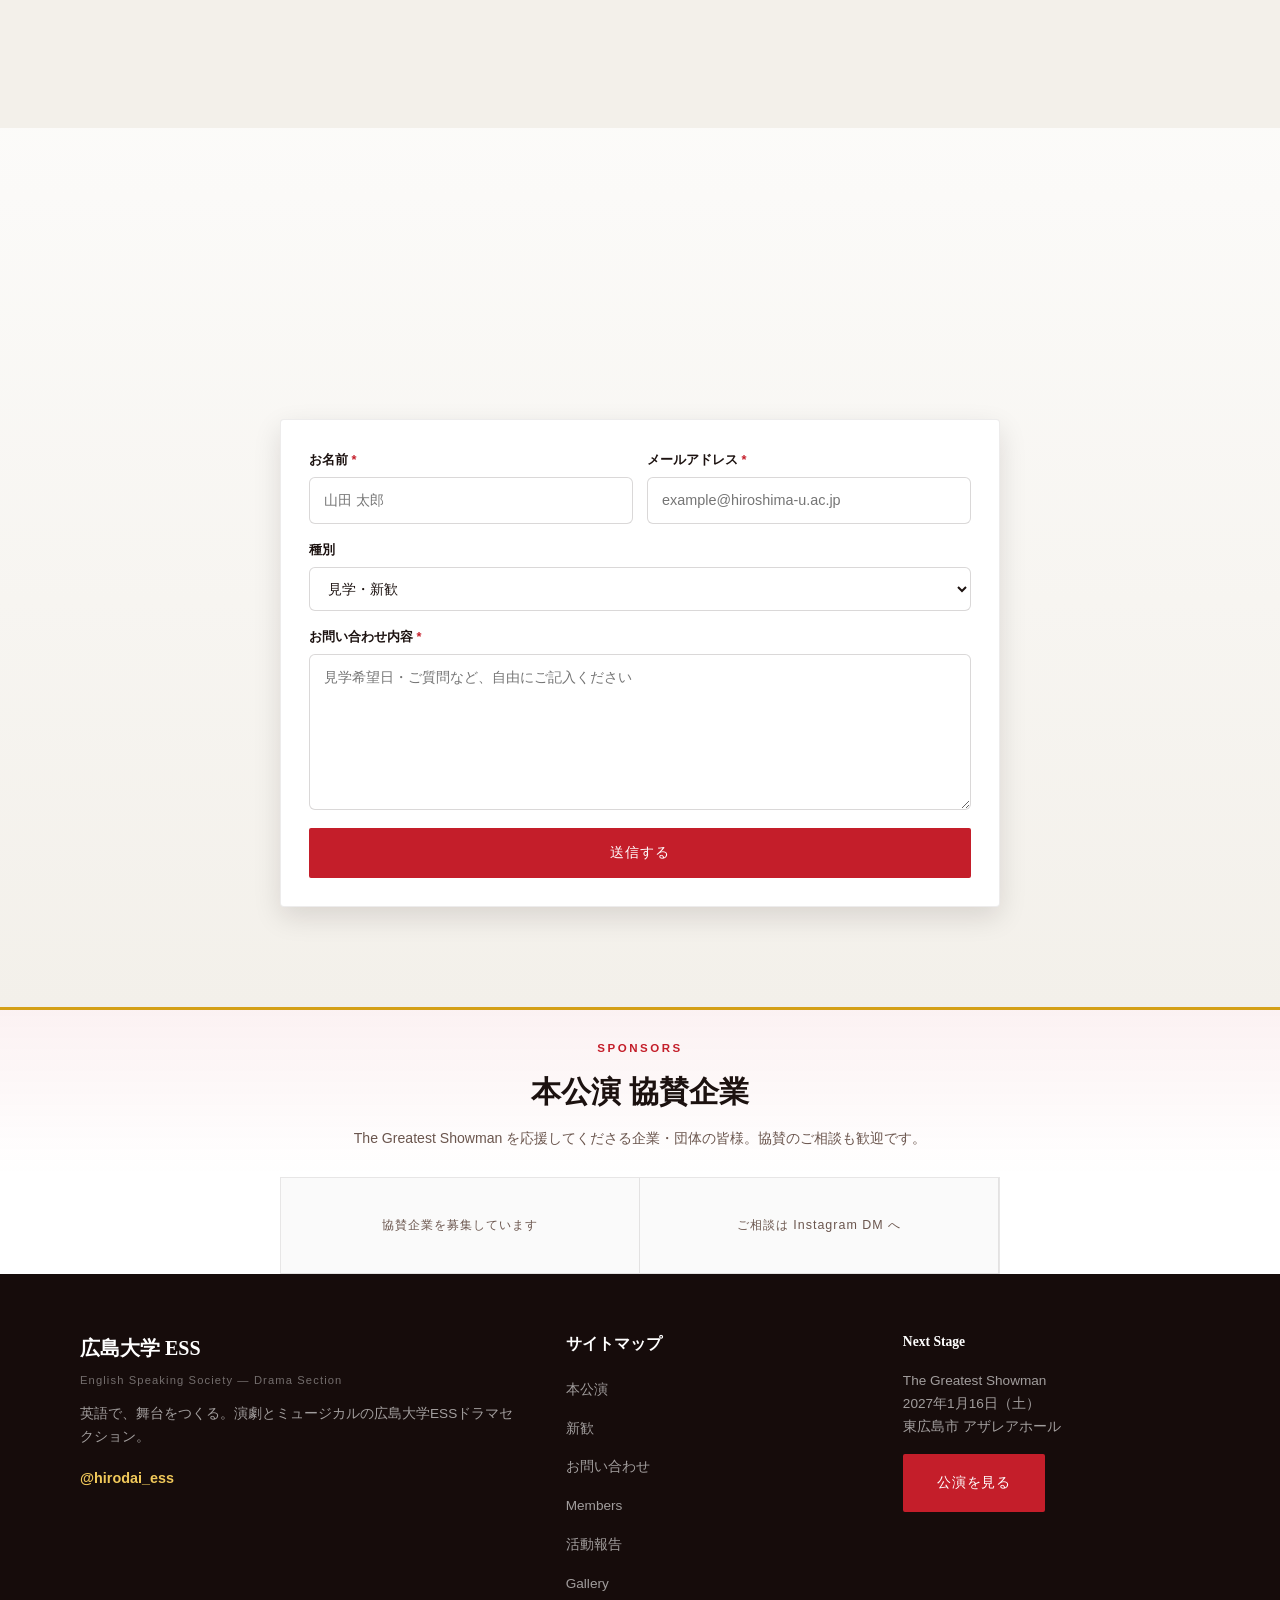
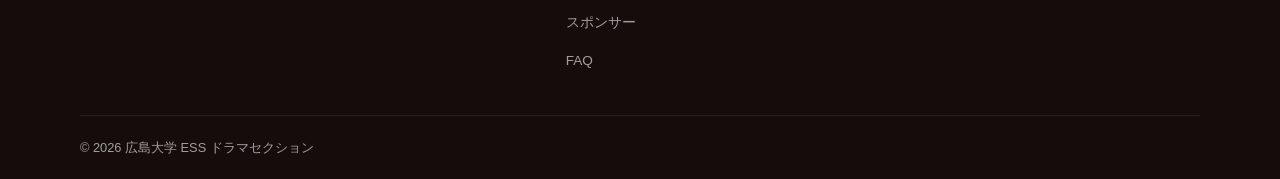
==== commit f8d880ed: "feat: add Formspree contact form on the homepage Co-authored-by: Cursor <cursoragent@cursor.com>" ====
--- a/index.html
+++ b/index.html
@@ -4,14 +4,11 @@
   <meta charset="UTF-8">
   <meta name="viewport" content="width=device-width, initial-scale=1.0">
   <meta name="referrer" content="strict-origin-when-cross-origin">
-  <meta http-equiv="Content-Security-Policy" content="default-src 'self'; base-uri 'self'; object-src 'none'; frame-src 'none'; script-src 'self'; style-src 'self' https://fonts.googleapis.com; font-src 'self' https://fonts.gstatic.com; img-src 'self'; connect-src 'self'; form-action 'none'">
+  <meta http-equiv="Content-Security-Policy" content="default-src 'self'; base-uri 'self'; object-src 'none'; frame-src 'none'; script-src 'self'; style-src 'self' https://fonts.googleapis.com; font-src 'self' https://fonts.gstatic.com; img-src 'self'; connect-src 'self' https://formspree.io; form-action 'self' https://formspree.io">
   <script src="js/security.js"></script>
   <meta name="description" content="2027年1月16日（土）、東広島市アザレアホール。広島大学 ESS ドラマセクションが英語で上演する本公演 The Greatest Showman。料金は無料です。開演時刻は決まり次第ご案内します。">
   <meta name="keywords" content="広島大学 ESS, 広島大学ESS, ヒロダイ ESS, 広島大学 英語サークル, 広島大学 演劇, 広島大学 ミュージカル, The Greatest Showman, グレイテスト・ショーマン, アザレアホール, 東広島, 本公演">
-  <meta name="robots" content="index, follow">
-  <meta name="google-site-verification" content="NtsRxyaLdXXmO3iJF8ZyyDlZb_Qxucu5oCQzhPY67l8" />
-  <link rel="canonical" href="https://shinohara-yuto.github.io/hirodai-ess-drama/">
-  <link rel="sitemap" type="application/xml" title="Sitemap" href="sitemap.xml">
+  <meta name="robots" content="noindex, nofollow">
   <meta property="og:type" content="website">
   <meta property="og:locale" content="ja_JP">
   <meta property="og:site_name" content="広島大学 ESS ドラマセクション">
@@ -113,7 +110,7 @@
   <link href="https://fonts.googleapis.com/css2?family=Cinzel:wght@600;700&family=Limelight&family=Shippori+Mincho:wght@400;500;600;700&family=Noto+Sans+JP:wght@300;400;500;700&display=swap" rel="stylesheet">
   <link rel="stylesheet" href="css/style.css">
 </head>
-<body class="theme-circus intro-pending">
+<body class="theme-circus">
   <div class="page-intro" id="page-intro" role="dialog" aria-modal="true" aria-label="サイト紹介">
     <div class="page-intro-mosaic" id="page-intro-mosaic" aria-hidden="true"></div>
     <div class="page-intro-veil" aria-hidden="true"></div>
@@ -697,7 +694,7 @@
             <p class="join-period"><strong>通年で見学OK</strong>　／　練習は毎週 月・水・金 18:00〜</p>
             <p class="join-text">
               キャストもスタッフも募集中。友達ができて、舞台ができて、大学生活の軸ができる。
-              英語や演劇の経験は不要です。気になったら、InstagramのDMへ。
+              英語や演劇の経験は不要です。気になったら、下のフォームか Instagram のDMへ。
             </p>
             <ul class="join-roles">
               <li>キャスト（役者・歌手・ダンサー）</li>
@@ -712,15 +709,62 @@
           </div>
           <div class="join-contact">
             <h3>お問い合わせ・新歓</h3>
-            <p>見学・体験・公演に関するお問い合わせは Instagram のDMで受け付けています。</p>
+            <p>見学・体験・公演・協賛のご相談は、下のお問い合わせフォームから送れます。Instagram のDMでも受け付けています。</p>
             <div class="join-links">
+              <a href="#contact" class="btn btn-primary contact-submit">お問い合わせフォームへ</a>
               <a href="https://www.instagram.com/hirodai_ess/" class="contact-link" id="contact-instagram" target="_blank" rel="noopener noreferrer">
                 <svg viewBox="0 0 24 24" width="20" height="20" aria-hidden="true"><path fill="currentColor" d="M12 2.163c3.204 0 3.584.012 4.85.07 3.252.148 4.771 1.691 4.919 4.919.058 1.265.069 1.645.069 4.849 0 3.205-.012 3.584-.069 4.849-.149 3.225-1.664 4.771-4.919 4.919-1.266.058-1.644.07-4.85.07-3.204 0-3.584-.012-4.849-.07-3.26-.149-4.771-1.699-4.919-4.92-.058-1.265-.07-1.644-.07-4.849 0-3.204.013-3.583.07-4.849.149-3.227 1.664-4.771 4.919-4.919 1.266-.057 1.645-.069 4.849-.069zm0-2.163c-3.259 0-3.667.014-4.947.072-4.358.2-6.78 2.618-6.98 6.98-.059 1.281-.073 1.689-.073 4.948 0 3.259.014 3.668.072 4.948.2 4.358 2.618 6.78 6.98 6.98 1.281.058 1.689.072 4.948.072 3.259 0 3.668-.014 4.948-.072 4.354-.2 6.782-2.618 6.979-6.98.059-1.28.073-1.689.073-4.948 0-3.259-.014-3.667-.072-4.947-.196-4.354-2.617-6.78-6.979-6.98-1.281-.059-1.69-.073-4.949-.073zm0 5.838c-3.403 0-6.162 2.759-6.162 6.162s2.759 6.163 6.162 6.163 6.162-2.759 6.162-6.163c0-3.403-2.759-6.162-6.162-6.162zm0 10.162c-2.209 0-4-1.79-4-4 0-2.209 1.791-4 4-4s4 1.791 4 4c0 2.21-1.791 4-4 4zm6.406-11.845c-.796 0-1.441.645-1.441 1.44s.645 1.44 1.441 1.44c.795 0 1.439-.645 1.439-1.44s-.644-1.44-1.439-1.44z"/></svg>
-                @hirodai_ess
+                Instagram DM @hirodai_ess
               </a>
             </div>
           </div>
         </div>
+      </div>
+    </section>
+
+    <section class="section contact-section" id="contact" aria-labelledby="contact-heading">
+      <div class="container">
+        <div class="section-header">
+          <span class="section-label">Contact</span>
+          <h2 id="contact-heading" class="section-title">お問い合わせ</h2>
+          <p class="section-lead">見学・体験・公演・協賛のご相談を受け付けています。送信内容は担当のメールに届きます。</p>
+        </div>
+
+        <form class="contact-form contact-form--page" id="contact-form" action="https://formspree.io/f/xoeepvwn" method="POST">
+          <input type="hidden" name="_subject" value="【ESSサイト】お問い合わせ">
+          <input type="hidden" name="_next" id="contact-next" value="">
+          <input type="text" name="_gotcha" value="" class="contact-honeypot" tabindex="-1" autocomplete="off" aria-hidden="true">
+
+          <div class="contact-grid">
+            <div class="contact-field">
+              <label for="contact-name">お名前 <span aria-hidden="true">*</span></label>
+              <input type="text" id="contact-name" name="name" required maxlength="80" autocomplete="name" placeholder="山田 太郎">
+            </div>
+
+            <div class="contact-field">
+              <label for="contact-email">メールアドレス <span aria-hidden="true">*</span></label>
+              <input type="email" id="contact-email" name="email" required maxlength="120" autocomplete="email" placeholder="example@hiroshima-u.ac.jp">
+            </div>
+          </div>
+
+          <div class="contact-field">
+            <label for="contact-topic">種別</label>
+            <select id="contact-topic" name="topic">
+              <option value="見学・新歓">見学・新歓</option>
+              <option value="公演について">公演について</option>
+              <option value="協賛・スポンサー">協賛・スポンサー</option>
+              <option value="その他">その他</option>
+            </select>
+          </div>
+
+          <div class="contact-field">
+            <label for="contact-message">お問い合わせ内容 <span aria-hidden="true">*</span></label>
+            <textarea id="contact-message" name="message" required maxlength="2000" rows="6" placeholder="見学希望日・ご質問など、自由にご記入ください"></textarea>
+          </div>
+
+          <button type="submit" class="btn btn-primary contact-submit" id="contact-submit">送信する</button>
+          <p class="contact-status" id="contact-status" role="status" aria-live="polite" hidden></p>
+        </form>
       </div>
     </section>
   </main>
@@ -746,6 +790,7 @@
         <ul>
           <li><a href="#current">本公演</a></li>
           <li><a href="#join">新歓</a></li>
+          <li><a href="#contact">お問い合わせ</a></li>
           <li><a href="members.html">Members</a></li>
           <li><a href="reports.html">活動報告</a></li>
           <li><a href="#gallery">Gallery</a></li>
--- a/css/style.css
+++ b/css/style.css
@@ -1934,6 +1934,7 @@
 }
 
 .join-contact {
+  position: relative;
   background: rgba(255, 255, 255, 0.96);
   backdrop-filter: blur(8px);
   border-radius: var(--radius);
@@ -1962,6 +1963,118 @@
   font-size: 0.875rem;
   color: var(--color-text-muted);
   margin-bottom: 24px;
+}
+
+.contact-section {
+  background:
+    linear-gradient(180deg, rgba(255, 255, 255, 0.72), rgba(243, 240, 234, 0.95)),
+    var(--color-bg);
+}
+
+.contact-form {
+  display: flex;
+  flex-direction: column;
+  gap: 14px;
+  margin-bottom: 20px;
+}
+
+.contact-form--page {
+  max-width: 720px;
+  margin: 0 auto;
+  padding: 28px;
+  background: #fff;
+  border: 1px solid rgba(28, 18, 16, 0.08);
+  border-radius: var(--radius);
+  box-shadow: var(--shadow);
+}
+
+.contact-grid {
+  display: grid;
+  grid-template-columns: 1fr 1fr;
+  gap: 14px;
+}
+
+@media (max-width: 600px) {
+  .contact-grid {
+    grid-template-columns: 1fr;
+  }
+
+  .contact-form--page {
+    padding: 20px;
+  }
+}
+
+.contact-field {
+  display: flex;
+  flex-direction: column;
+  gap: 6px;
+}
+
+.contact-field label {
+  font-size: 0.8rem;
+  font-weight: 600;
+  color: var(--color-text);
+}
+
+.contact-field label span {
+  color: var(--color-circus-red);
+}
+
+.contact-field input,
+.contact-field select,
+.contact-field textarea {
+  width: 100%;
+  padding: 12px 14px;
+  border: 1px solid rgba(28, 18, 16, 0.16);
+  border-radius: 6px;
+  background: #fff;
+  color: var(--color-text);
+  font-family: var(--font-sans);
+  font-size: 0.9rem;
+  line-height: 1.5;
+  transition: border-color var(--transition), box-shadow var(--transition);
+}
+
+.contact-field textarea {
+  resize: vertical;
+  min-height: 120px;
+}
+
+.contact-field input:focus,
+.contact-field select:focus,
+.contact-field textarea:focus {
+  outline: none;
+  border-color: var(--color-accent);
+  box-shadow: 0 0 0 3px rgba(212, 160, 23, 0.2);
+}
+
+.contact-honeypot {
+  display: none !important;
+}
+
+.contact-submit {
+  width: 100%;
+  margin-top: 4px;
+}
+
+.contact-submit:disabled {
+  opacity: 0.7;
+  cursor: wait;
+  transform: none;
+}
+
+.contact-status {
+  font-size: 0.85rem;
+  line-height: 1.6;
+  margin: 0;
+}
+
+.contact-status.is-success {
+  color: var(--color-lavender);
+}
+
+.contact-status.is-error {
+  color: var(--color-circus-red);
 }
 
 .join-links {
